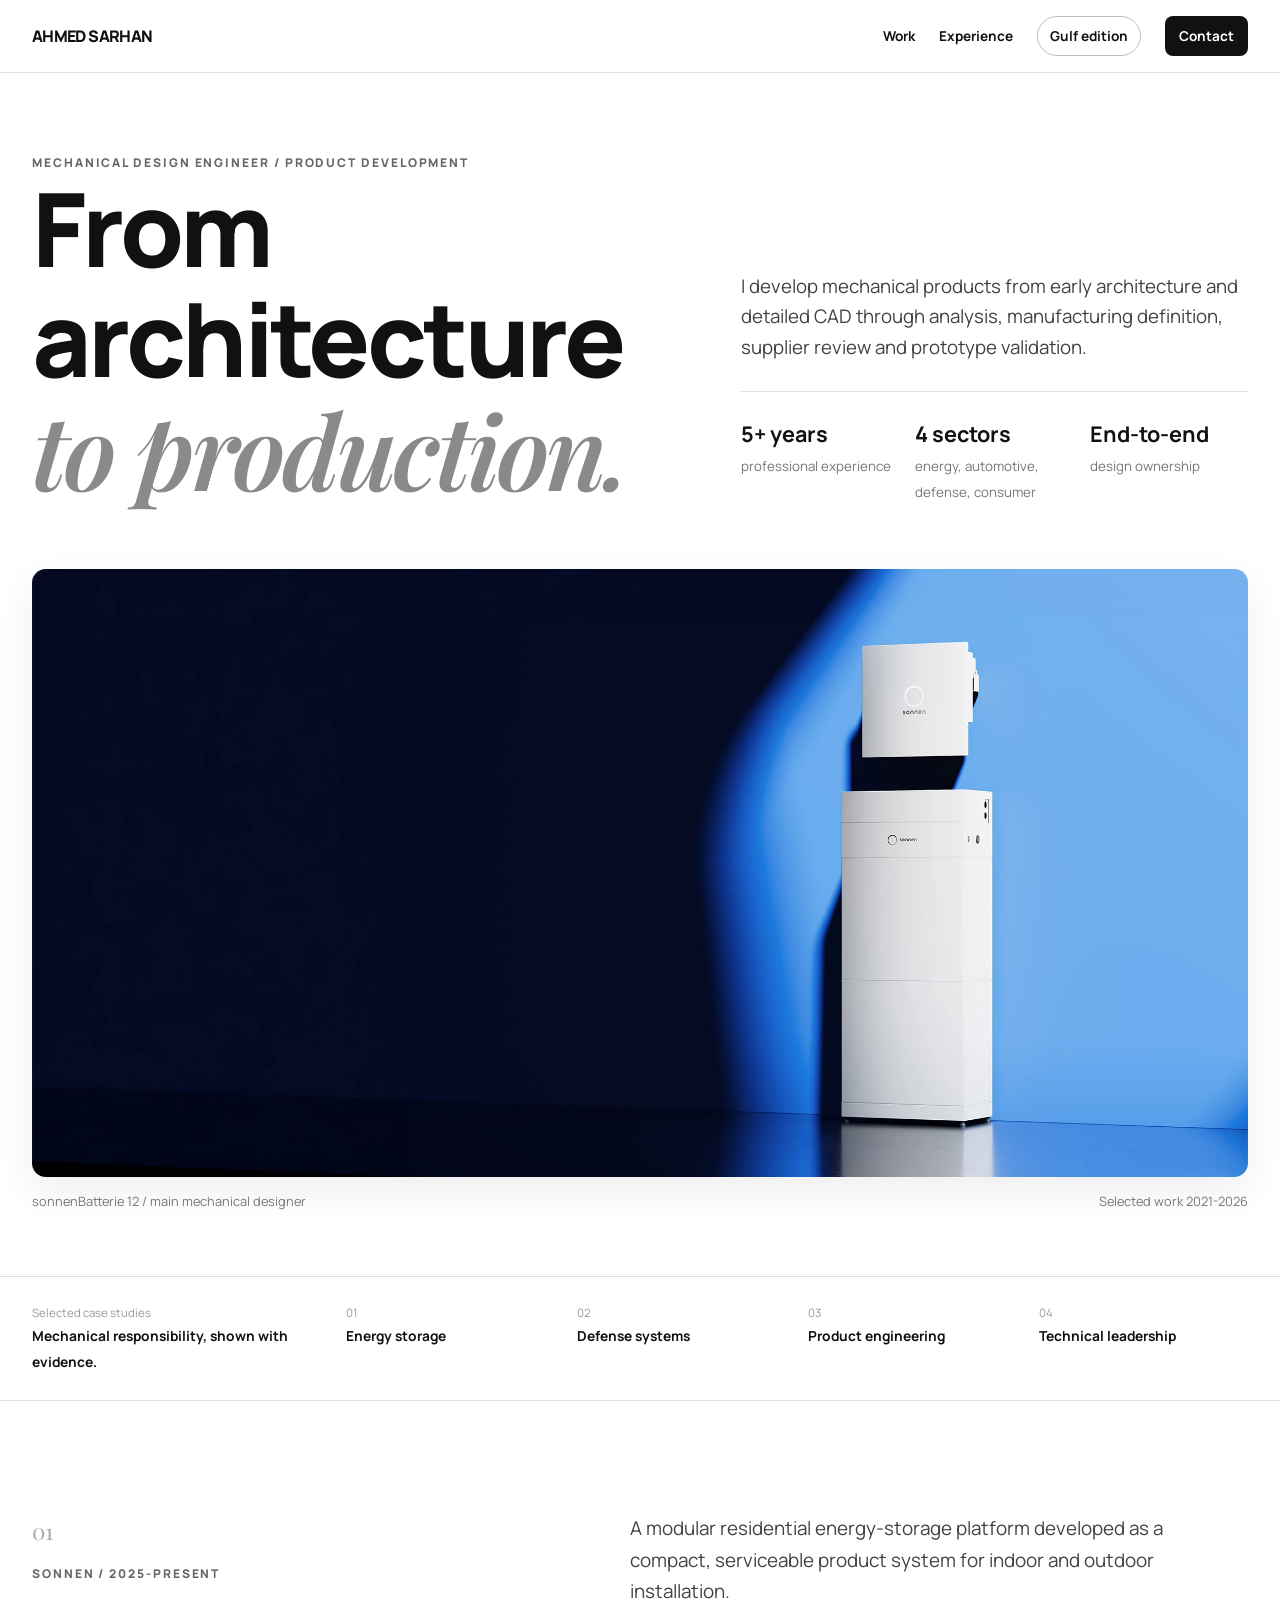
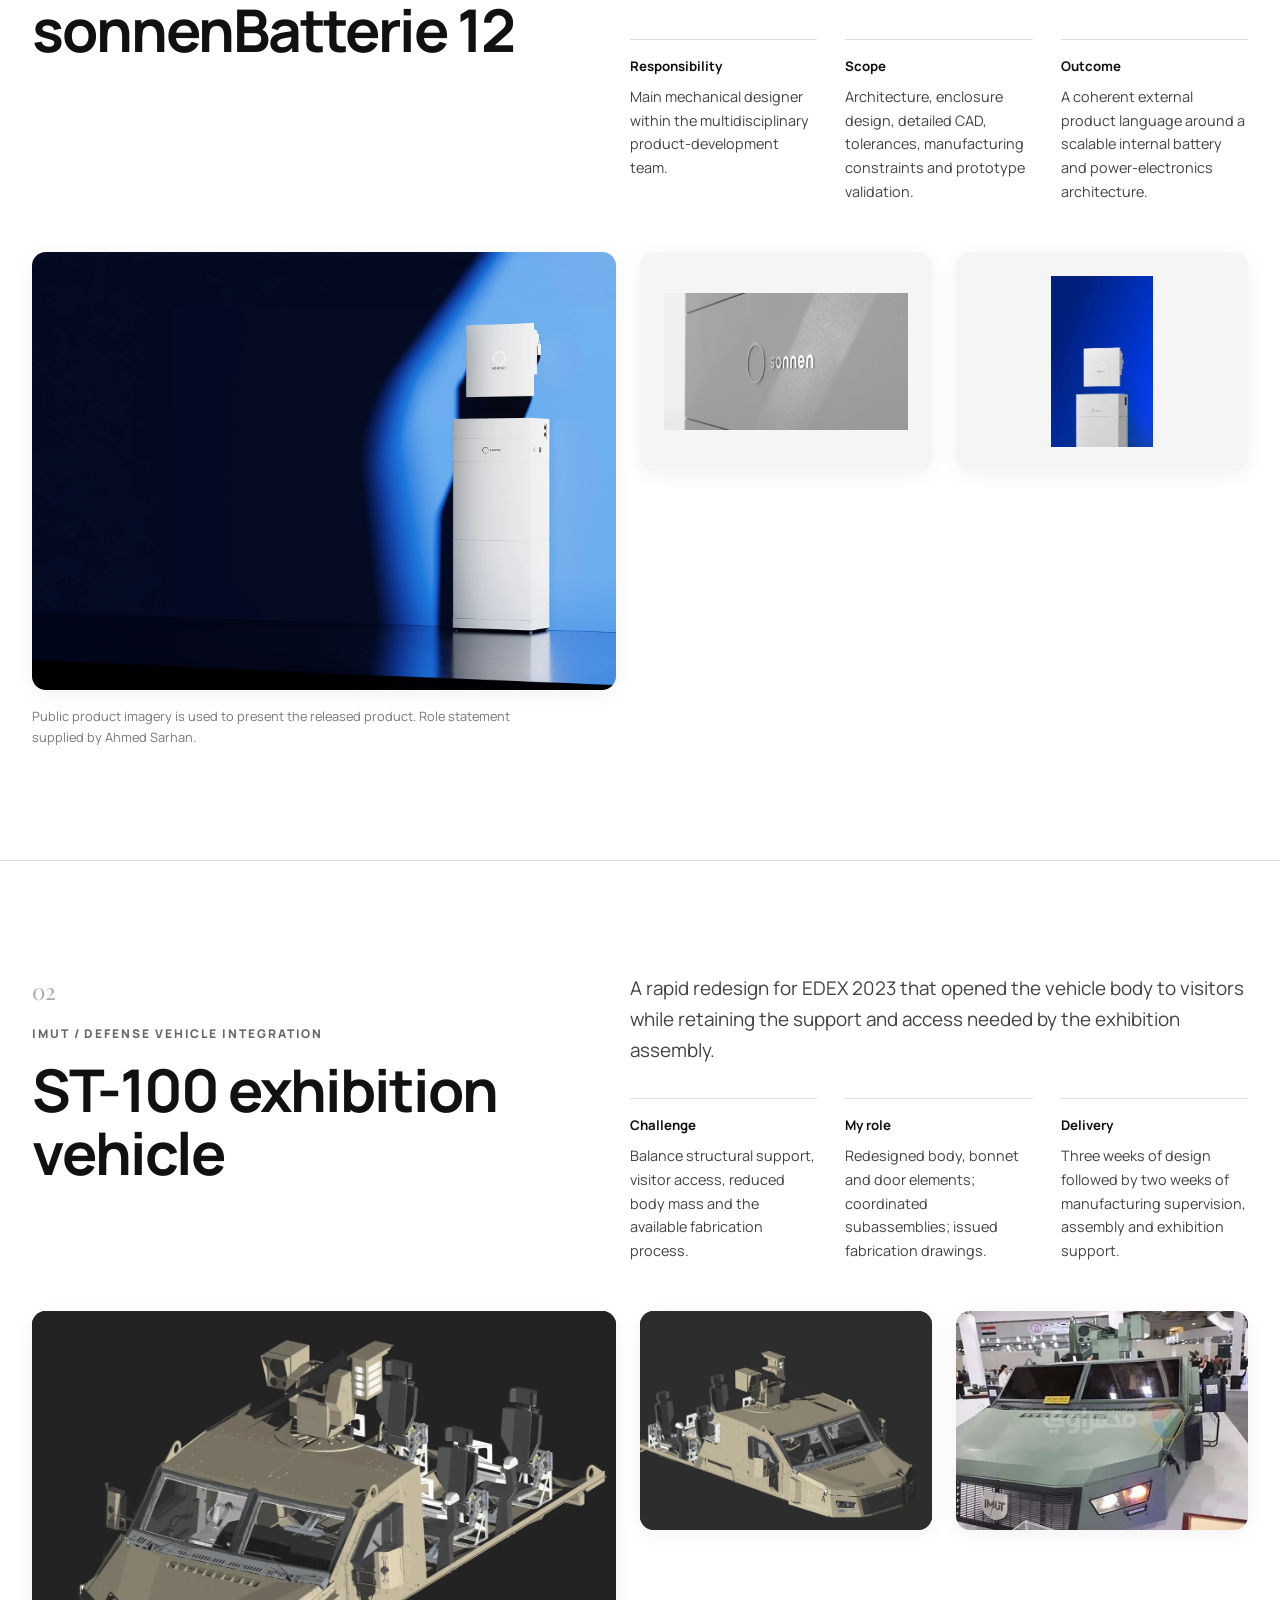
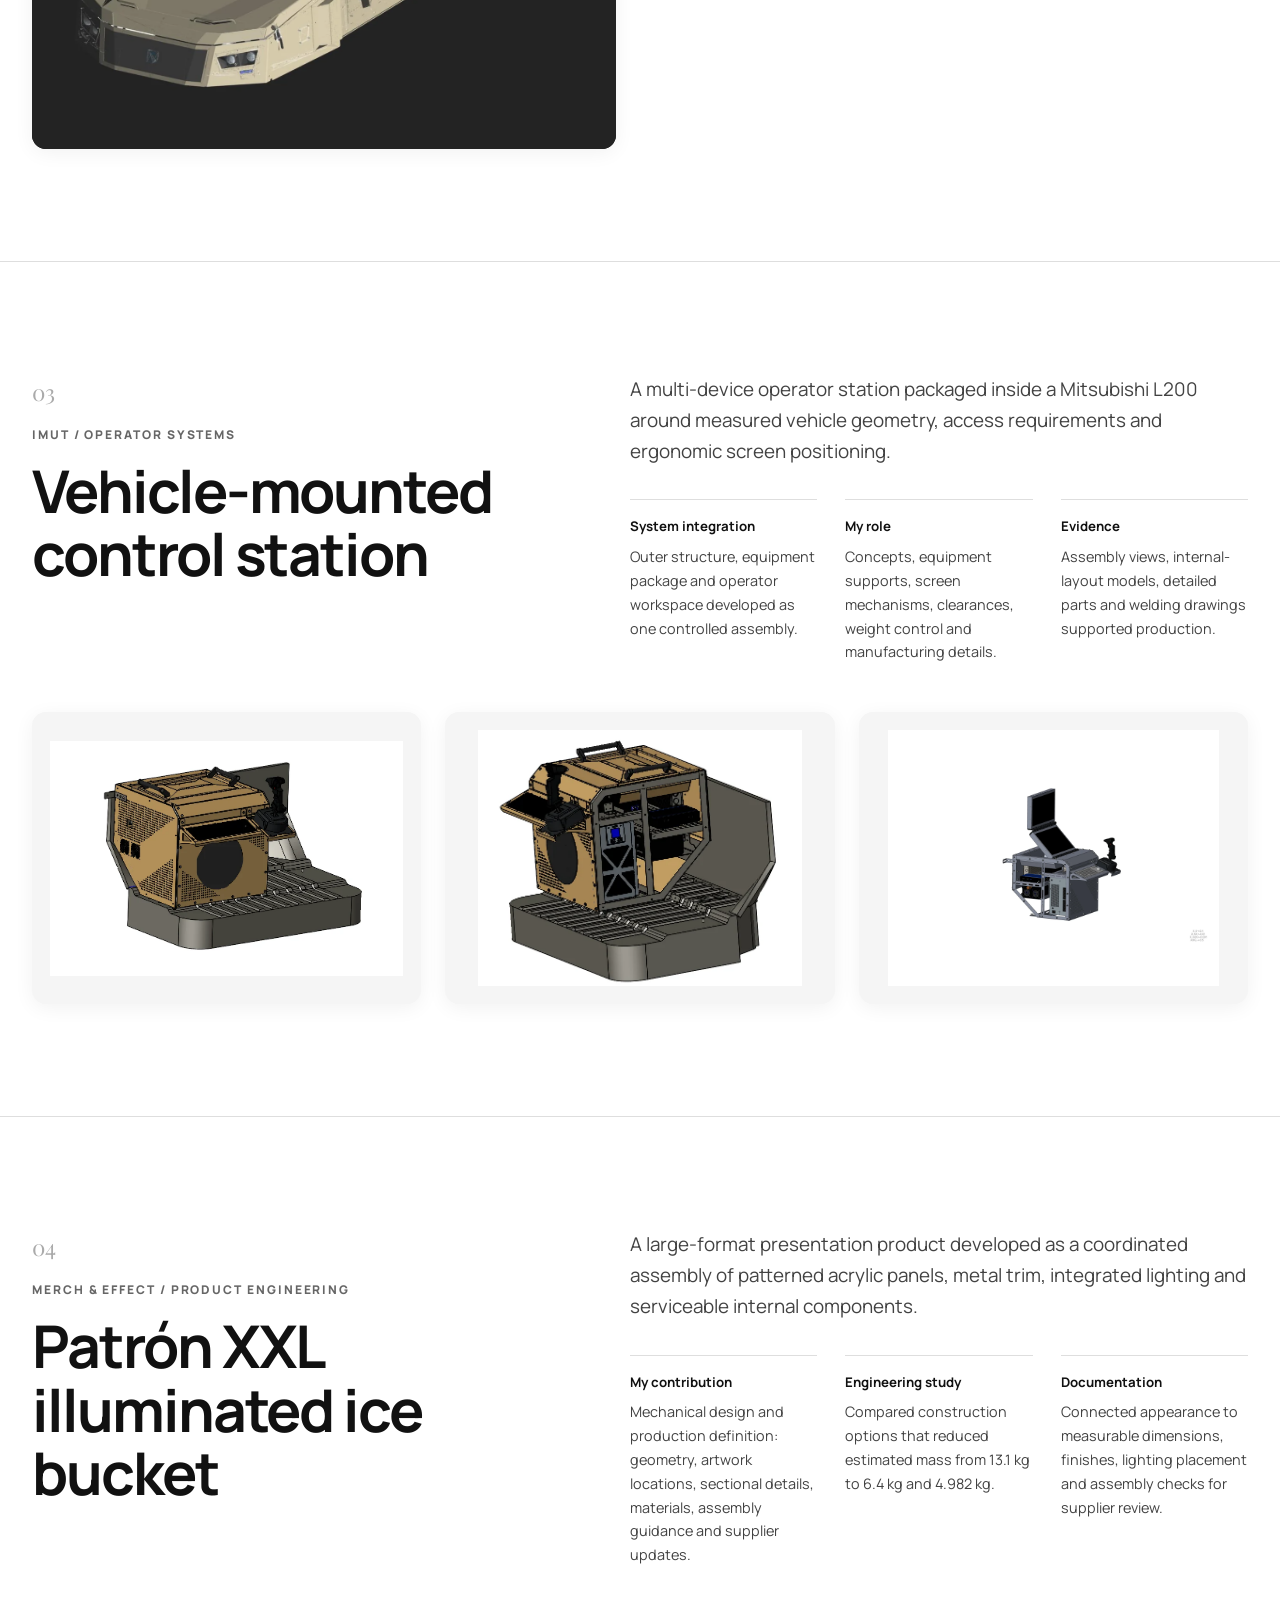
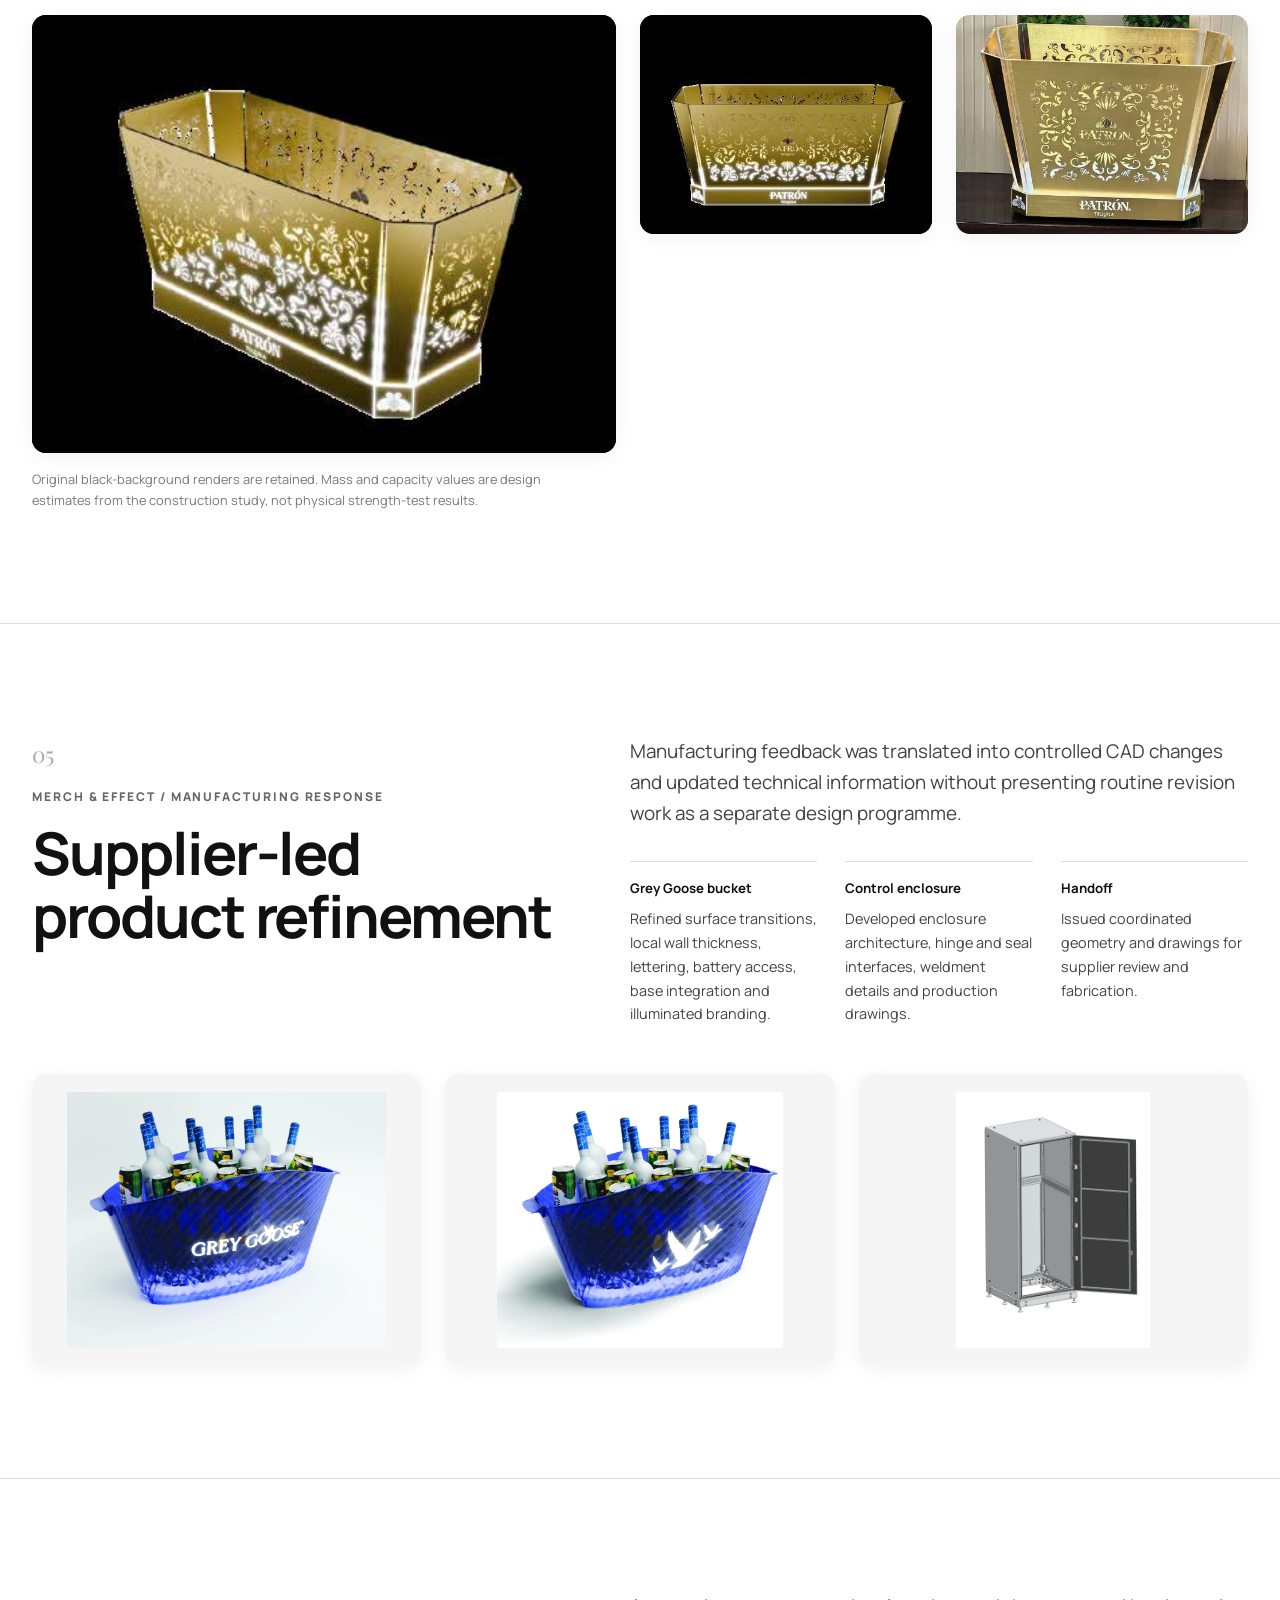
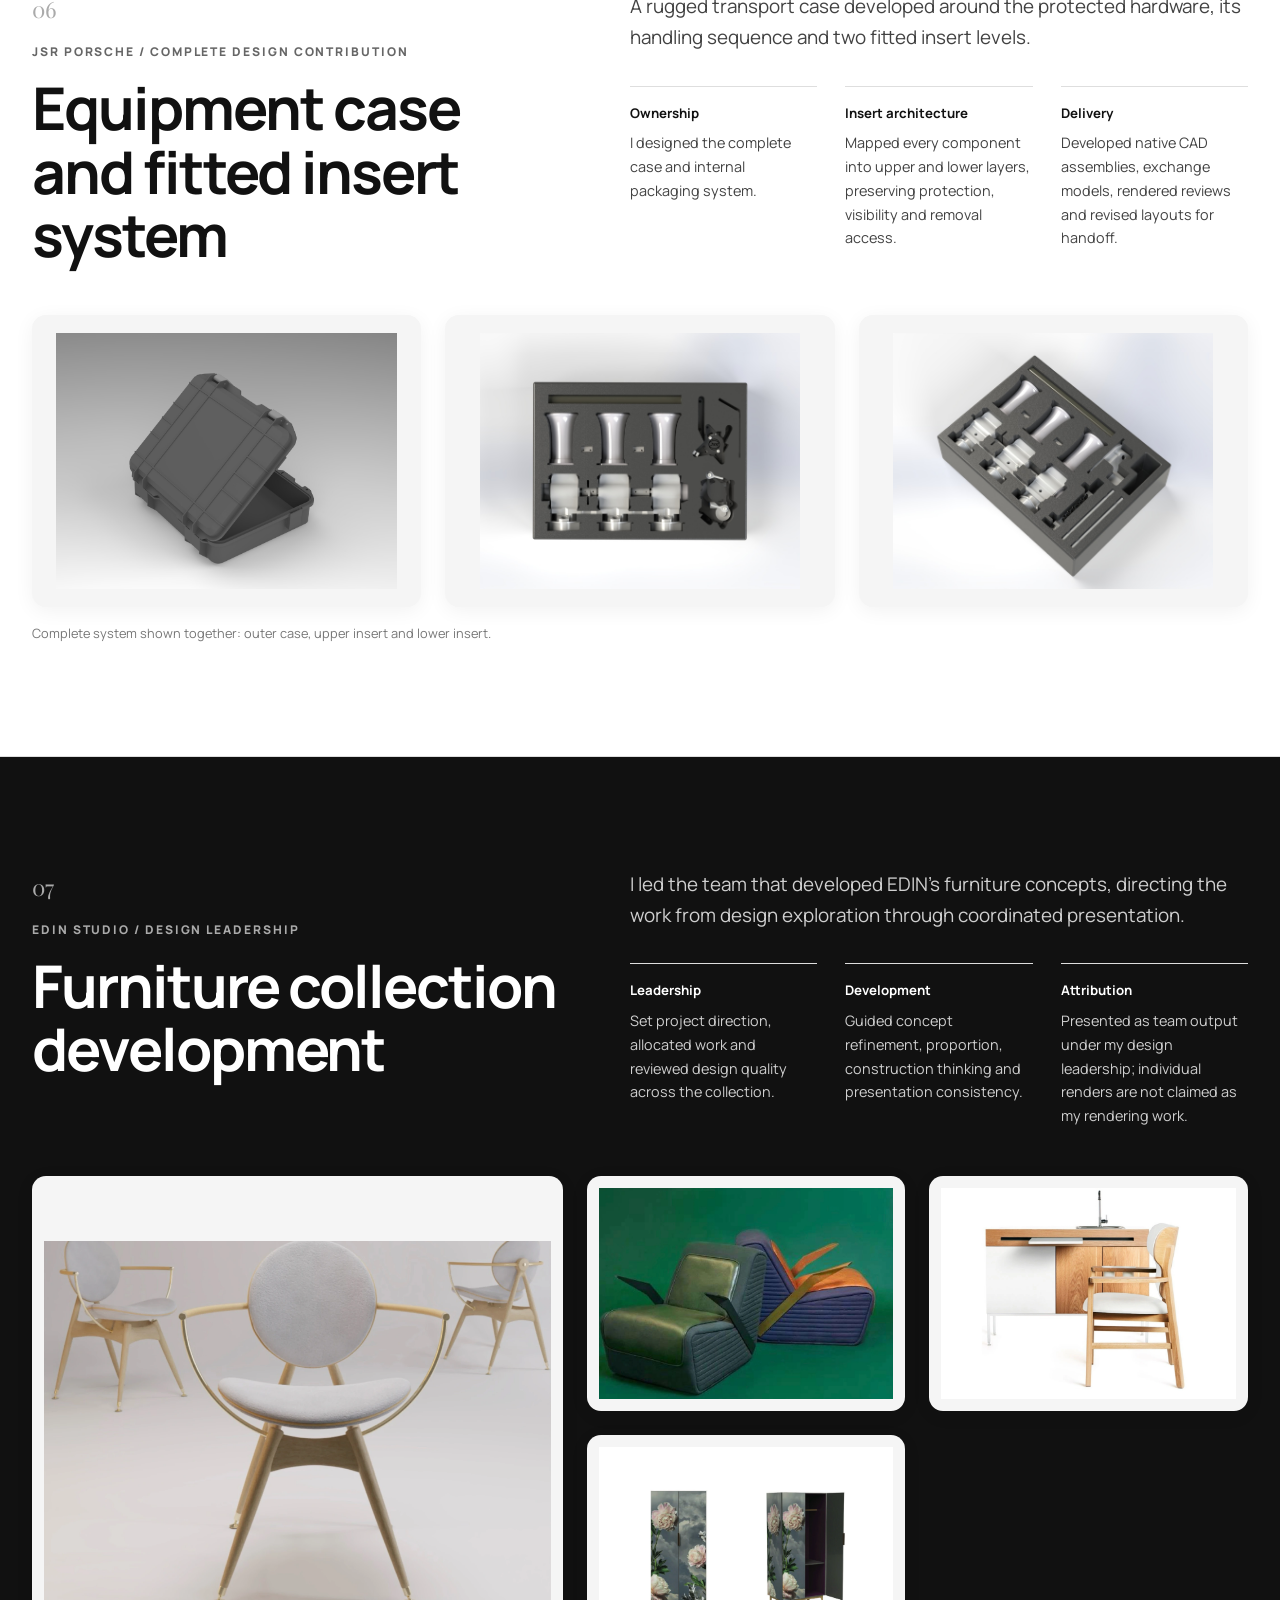
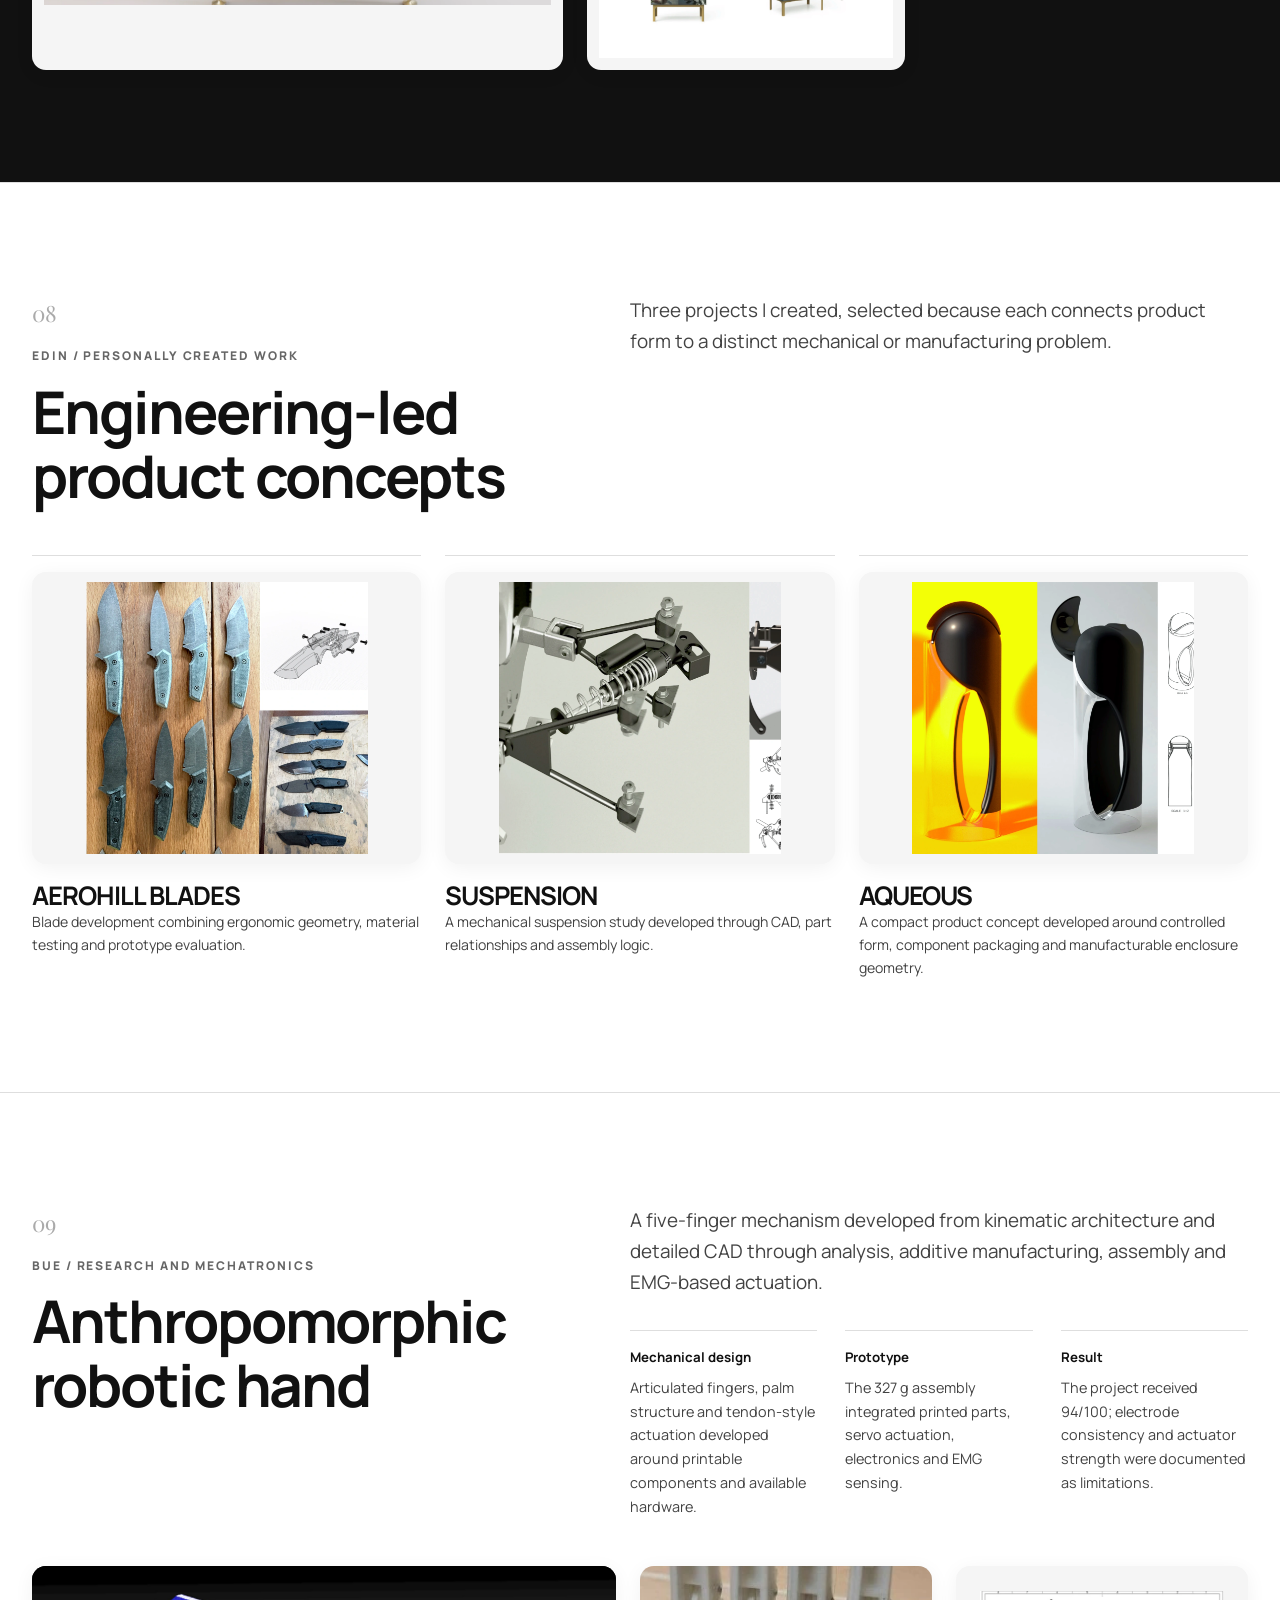
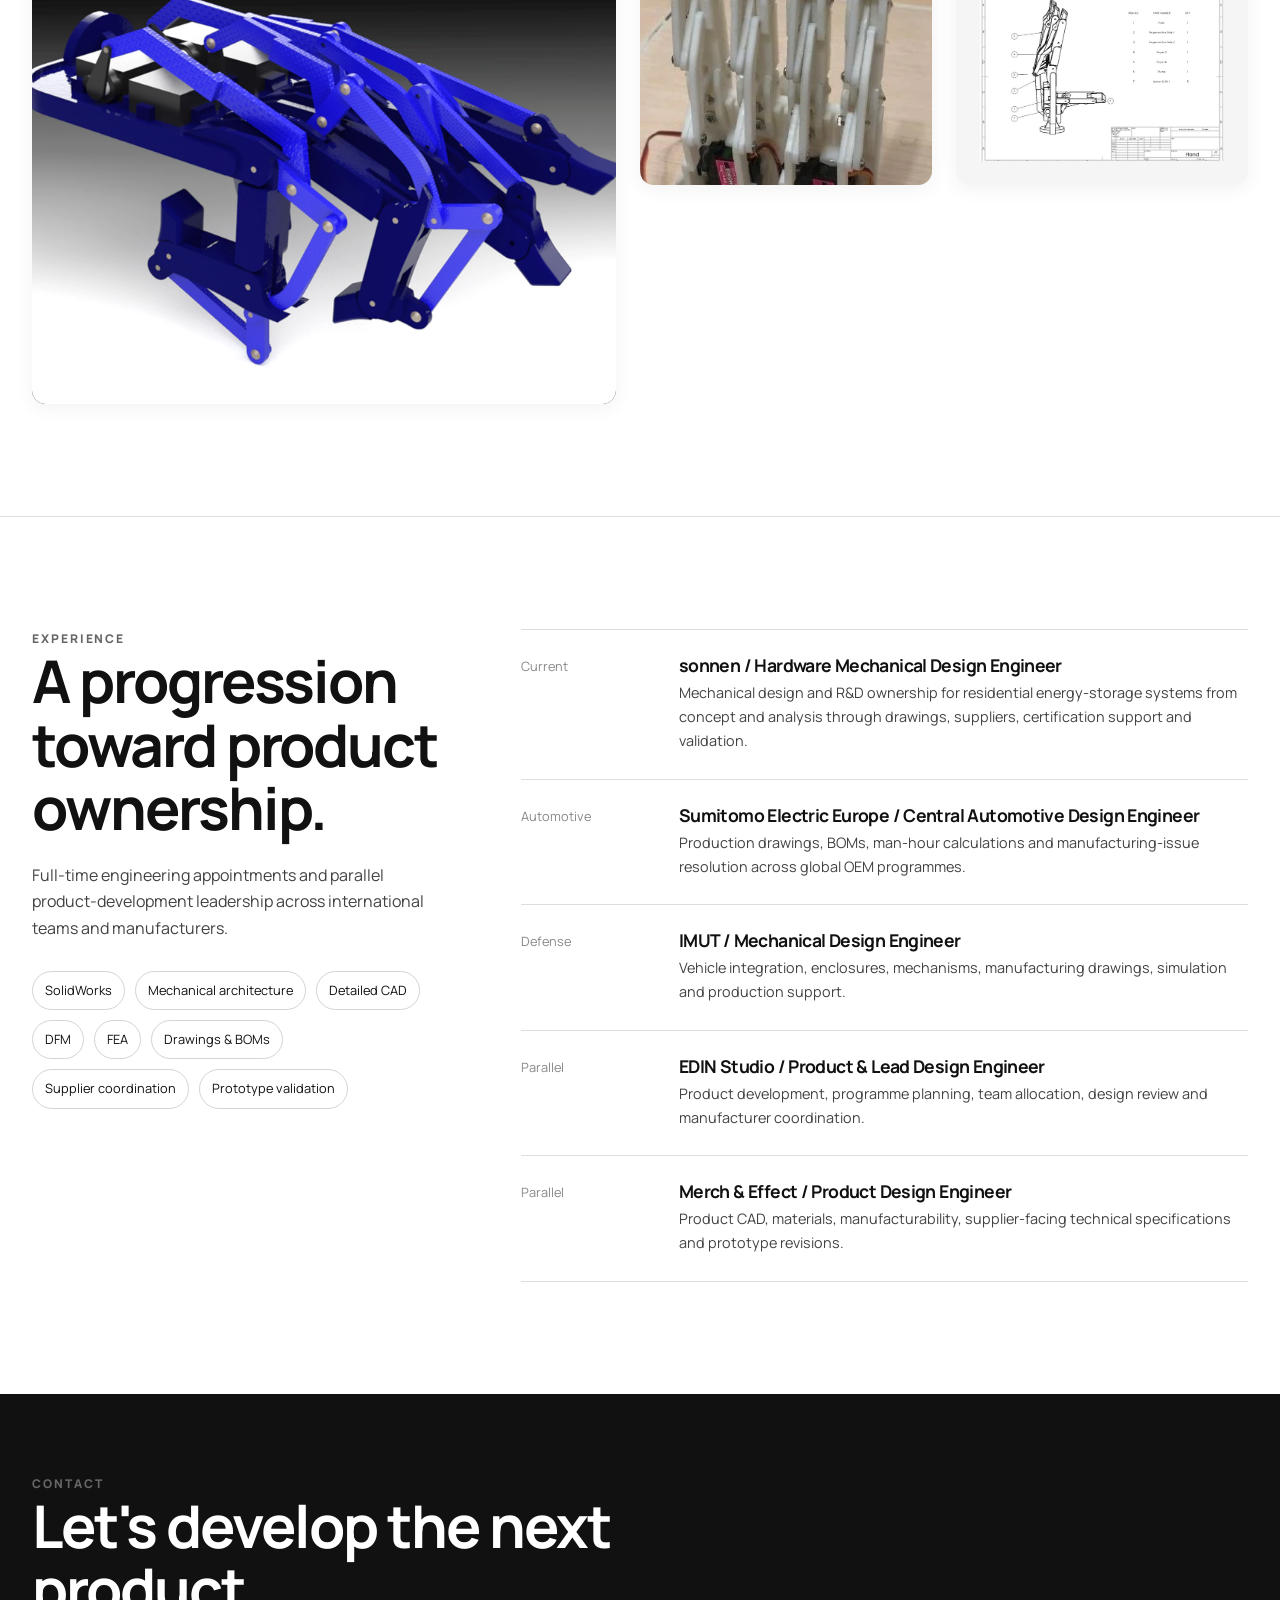
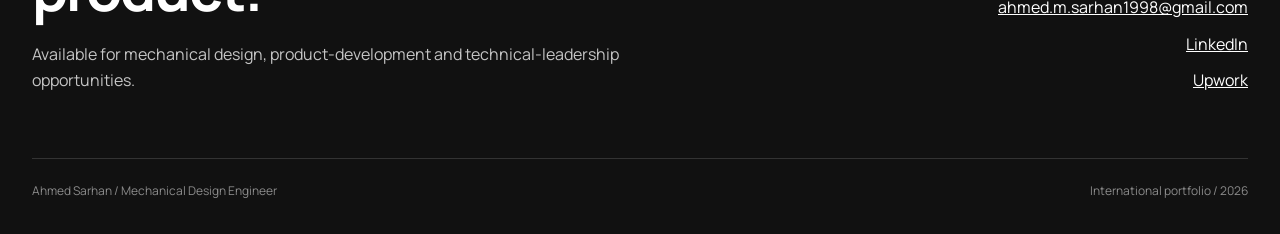
==== index.html @ efe0bbc9 "Redesign portfolio and add Gulf edition updates" ====
<!doctype html><html lang="en"><head><meta charset="utf-8"><meta name="viewport" content="width=device-width,initial-scale=1"><title>Ahmed Sarhan | Mechanical Design Engineer</title><meta name="description" content="Mechanical design and product-development portfolio of Ahmed Sarhan: energy storage, automotive, defense and consumer products."><link rel="preconnect" href="https://fonts.googleapis.com"><link rel="preconnect" href="https://fonts.gstatic.com" crossorigin><link href="https://fonts.googleapis.com/css2?family=Manrope:wght@400;500;600;700;800&family=Playfair+Display:ital,wght@0,600;1,600&display=swap" rel="stylesheet"><link rel="stylesheet" href="/styles.css"></head><body>
<nav class="nav"><div class="wrap nav-inner"><a class="brand" href="#top">AHMED SARHAN</a><div class="nav-links"><a href="#work">Work</a><a href="#experience">Experience</a><a href="/gulf/" class="edition">Gulf edition</a><a href="mailto:ahmed.m.sarhan1998@gmail.com" class="contact">Contact</a></div></div></nav><main id="top">
<header class="hero"><div class="wrap"><div class="hero-grid"><div><div class="kicker">Mechanical design engineer / product development</div><h1>From architecture <span>to production.</span></h1></div><div class="hero-copy"><p>I develop mechanical products from early architecture and detailed CAD through analysis, manufacturing definition, supplier review and prototype validation.</p><div class="facts"><div class="fact"><strong>5+ years</strong><small>professional experience</small></div><div class="fact"><strong>4 sectors</strong><small>energy, automotive, defense, consumer</small></div><div class="fact"><strong>End-to-end</strong><small>design ownership</small></div></div></div></div><div class="lead-image reveal"><img src="/assets/sonnenbatterie-12-in-a-blue-studio-environment.webp" alt="sonnenBatterie 12 residential energy storage system"></div><div class="lead-caption"><span>sonnenBatterie 12 / main mechanical designer</span><span>Selected work 2021-2026</span></div></div></header>
<section class="index" id="work"><div class="wrap index-grid"><div class="index-item"><span>Selected case studies</span><strong>Mechanical responsibility, shown with evidence.</strong></div><div class="index-item"><span>01</span><strong>Energy storage</strong></div><div class="index-item"><span>02</span><strong>Defense systems</strong></div><div class="index-item"><span>03</span><strong>Product engineering</strong></div><div class="index-item"><span>04</span><strong>Technical leadership</strong></div></div></section>
<article class="case"><div class="wrap"><div class="case-head"><div class="case-title"><span class="number">01</span><div class="eyebrow">sonnen / 2025-present</div><h2>sonnenBatterie 12</h2></div><div><p class="lede">A modular residential energy-storage platform developed as a compact, serviceable product system for indoor and outdoor installation.</p><div class="role-grid"><div><strong>Responsibility</strong><p>Main mechanical designer within the multidisciplinary product-development team.</p></div><div><strong>Scope</strong><p>Architecture, enclosure design, detailed CAD, tolerances, manufacturing constraints and prototype validation.</p></div><div><strong>Outcome</strong><p>A coherent external product language around a scalable internal battery and power-electronics architecture.</p></div></div></div></div><div class="visual-grid reveal"><div class="visual hero-frame"><img src="/assets/sonnenbatterie-12-product-system.webp" alt="sonnenBatterie 12 product system"></div><div class="visual small contain"><img src="/assets/close-detail-of-the-sonnenbatterie-12.webp" alt="sonnenBatterie 12 enclosure detail"></div><div class="visual small contain"><img src="/assets/modular-sonnenbatterie-12-product-architecture.webp" alt="sonnenBatterie 12 modular architecture"></div></div><p class="image-note">Public product imagery is used to present the released product. Role statement supplied by Ahmed Sarhan.</p></div></article>
<article class="case"><div class="wrap"><div class="case-head"><div class="case-title"><span class="number">02</span><div class="eyebrow">IMUT / defense vehicle integration</div><h2>ST-100 exhibition vehicle</h2></div><div><p class="lede">A rapid redesign for EDEX 2023 that opened the vehicle body to visitors while retaining the support and access needed by the exhibition assembly.</p><div class="role-grid"><div><strong>Challenge</strong><p>Balance structural support, visitor access, reduced body mass and the available fabrication process.</p></div><div><strong>My role</strong><p>Redesigned body, bonnet and door elements; coordinated subassemblies; issued fabrication drawings.</p></div><div><strong>Delivery</strong><p>Three weeks of design followed by two weeks of manufacturing supervision, assembly and exhibition support.</p></div></div></div></div><div class="visual-grid reveal"><div class="visual hero-frame dark"><img src="/assets/st-100-exhibition-vehicle-cad-assembly.webp" alt="ST-100 exhibition vehicle CAD assembly"></div><div class="visual small dark"><img src="/assets/st-100-body-and-support-detail.webp" alt="ST-100 body support detail"></div><div class="visual small"><img src="/assets/completed-st-100-exhibition-vehicle.webp" alt="Completed ST-100 exhibition vehicle"></div></div></div></article>
<article class="case"><div class="wrap"><div class="case-head"><div class="case-title"><span class="number">03</span><div class="eyebrow">IMUT / operator systems</div><h2>Vehicle-mounted control station</h2></div><div><p class="lede">A multi-device operator station packaged inside a Mitsubishi L200 around measured vehicle geometry, access requirements and ergonomic screen positioning.</p><div class="role-grid"><div><strong>System integration</strong><p>Outer structure, equipment package and operator workspace developed as one controlled assembly.</p></div><div><strong>My role</strong><p>Concepts, equipment supports, screen mechanisms, clearances, weight control and manufacturing details.</p></div><div><strong>Evidence</strong><p>Assembly views, internal-layout models, detailed parts and welding drawings supported production.</p></div></div></div></div><div class="triple reveal"><div class="visual"><img src="/assets/vehicle-mounted-control-station-complete-assembly.webp" alt="Vehicle mounted control station complete assembly"></div><div class="visual"><img src="/assets/control-station-internal-arrangement.webp" alt="Control station internal equipment arrangement"></div><div class="visual"><img src="/assets/control-station-detail-model.webp" alt="Control station mechanical detail model"></div></div></div></article>
<article class="case"><div class="wrap"><div class="case-head"><div class="case-title"><span class="number">04</span><div class="eyebrow">Merch & Effect / product engineering</div><h2>Patrón XXL illuminated ice bucket</h2></div><div><p class="lede">A large-format presentation product developed as a coordinated assembly of patterned acrylic panels, metal trim, integrated lighting and serviceable internal components.</p><div class="role-grid"><div><strong>My contribution</strong><p>Mechanical design and production definition: geometry, artwork locations, sectional details, materials, assembly guidance and supplier updates.</p></div><div><strong>Engineering study</strong><p>Compared construction options that reduced estimated mass from 13.1 kg to 6.4 kg and 4.982 kg.</p></div><div><strong>Documentation</strong><p>Connected appearance to measurable dimensions, finishes, lighting placement and assembly checks for supplier review.</p></div></div></div></div><div class="visual-grid reveal"><div class="visual hero-frame dark"><img src="/assets/patron-render-isometric.png" alt="Patron XXL illuminated ice bucket isometric render on black"></div><div class="visual small dark"><img src="/assets/front-render-of-the-patron-xxl-bucket.webp" alt="Patron XXL illuminated ice bucket front render on black"></div><div class="visual small"><img src="/assets/physical-patron-xxl-bucket-prototype.webp" alt="Patron XXL physical prototype"></div></div><p class="image-note">Original black-background renders are retained. Mass and capacity values are design estimates from the construction study, not physical strength-test results.</p></div></article>
<section class="case"><div class="wrap"><div class="case-head"><div class="case-title"><span class="number">05</span><div class="eyebrow">Merch & Effect / manufacturing response</div><h2>Supplier-led product refinement</h2></div><div><p class="lede">Manufacturing feedback was translated into controlled CAD changes and updated technical information without presenting routine revision work as a separate design programme.</p><div class="role-grid"><div><strong>Grey Goose bucket</strong><p>Refined surface transitions, local wall thickness, lettering, battery access, base integration and illuminated branding.</p></div><div><strong>Control enclosure</strong><p>Developed enclosure architecture, hinge and seal interfaces, weldment details and production drawings.</p></div><div><strong>Handoff</strong><p>Issued coordinated geometry and drawings for supplier review and fabrication.</p></div></div></div></div><div class="triple reveal"><div class="visual"><img src="/assets/grey-goose-illuminated-presentation-bucket.webp" alt="Grey Goose illuminated presentation bucket"></div><div class="visual"><img src="/assets/alternate-branded-face-of-the-grey-goose-bucket.webp" alt="Grey Goose bucket alternate face"></div><div class="visual"><img src="/assets/electrical-control-enclosure-cropped.webp" alt="Electrical control enclosure CAD assembly"></div></div></div></section>
<article class="case"><div class="wrap"><div class="case-head"><div class="case-title"><span class="number">06</span><div class="eyebrow">JSR Porsche / complete design contribution</div><h2>Equipment case and fitted insert system</h2></div><div><p class="lede">A rugged transport case developed around the protected hardware, its handling sequence and two fitted insert levels.</p><div class="role-grid"><div><strong>Ownership</strong><p>I designed the complete case and internal packaging system.</p></div><div><strong>Insert architecture</strong><p>Mapped every component into upper and lower layers, preserving protection, visibility and removal access.</p></div><div><strong>Delivery</strong><p>Developed native CAD assemblies, exchange models, rendered reviews and revised layouts for handoff.</p></div></div></div></div><div class="triple reveal"><div class="visual"><img src="/assets/jsr-pdf-3.jpg" alt="JSR Porsche rugged transport case"></div><div class="visual"><img src="/assets/jsr-pdf-2.jpg" alt="JSR Porsche upper fitted insert"></div><div class="visual"><img src="/assets/jsr-pdf-1.jpg" alt="JSR Porsche lower fitted insert"></div></div><p class="image-note">Complete system shown together: outer case, upper insert and lower insert.</p></div></article>
<article class="case band"><div class="wrap"><div class="case-head"><div class="case-title"><span class="number">07</span><div class="eyebrow">EDIN Studio / design leadership</div><h2>Furniture collection development</h2></div><div><p class="lede">I led the team that developed EDIN's furniture concepts, directing the work from design exploration through coordinated presentation.</p><div class="role-grid"><div><strong>Leadership</strong><p>Set project direction, allocated work and reviewed design quality across the collection.</p></div><div><strong>Development</strong><p>Guided concept refinement, proportion, construction thinking and presentation consistency.</p></div><div><strong>Attribution</strong><p>Presented as team output under my design leadership; individual renders are not claimed as my rendering work.</p></div></div></div></div><div class="furniture-grid reveal"><div class="visual"><img src="/assets/edin-furniture-chair.webp" alt="EDIN furniture chair collection"></div><div class="visual"><img src="/assets/edin-furniture-sculptural.webp" alt="EDIN sculptural furniture concept"></div><div class="visual"><img src="/assets/edin-furniture-workstation.webp" alt="EDIN furniture workstation"></div><div class="visual"><img src="/assets/edin-furniture-cabinet.webp" alt="EDIN patterned cabinet"></div></div></div></article>
<section class="case"><div class="wrap"><div class="case-head"><div class="case-title"><span class="number">08</span><div class="eyebrow">EDIN / personally created work</div><h2>Engineering-led product concepts</h2></div><div><p class="lede">Three projects I created, selected because each connects product form to a distinct mechanical or manufacturing problem.</p></div></div><div class="named-projects reveal"><div class="named-card"><div class="visual"><img src="/assets/aerohill-blades.webp" alt="AEROHILL BLADES designs and prototypes"></div><h3>AEROHILL BLADES</h3><p>Blade development combining ergonomic geometry, material testing and prototype evaluation.</p></div><div class="named-card"><div class="visual"><img src="/assets/suspension.webp" alt="Suspension engineering concept"></div><h3>SUSPENSION</h3><p>A mechanical suspension study developed through CAD, part relationships and assembly logic.</p></div><div class="named-card"><div class="visual"><img src="/assets/aqueous.webp" alt="AQUEOUS product concept"></div><h3>AQUEOUS</h3><p>A compact product concept developed around controlled form, component packaging and manufacturable enclosure geometry.</p></div></div></div></section>
<article class="case"><div class="wrap"><div class="case-head"><div class="case-title"><span class="number">09</span><div class="eyebrow">BUE / research and mechatronics</div><h2>Anthropomorphic robotic hand</h2></div><div><p class="lede">A five-finger mechanism developed from kinematic architecture and detailed CAD through analysis, additive manufacturing, assembly and EMG-based actuation.</p><div class="role-grid"><div><strong>Mechanical design</strong><p>Articulated fingers, palm structure and tendon-style actuation developed around printable components and available hardware.</p></div><div><strong>Prototype</strong><p>The 327 g assembly integrated printed parts, servo actuation, electronics and EMG sensing.</p></div><div><strong>Result</strong><p>The project received 94/100; electrode consistency and actuator strength were documented as limitations.</p></div></div></div></div><div class="visual-grid reveal"><div class="visual hero-frame dark"><img src="/assets/cad-render-of-the-anthropomorphic-robotic-hand.webp" alt="Anthropomorphic robotic hand CAD render"></div><div class="visual small"><img src="/assets/3d-printed-anthropomorphic-hand-prototype.webp" alt="Anthropomorphic hand prototype"></div><div class="visual small contain"><img src="/assets/robotic-hand-assembly-drawing.webp" alt="Robotic hand assembly drawing"></div></div></div></article>
<section class="experience" id="experience"><div class="wrap experience-grid"><div><div class="eyebrow">Experience</div><h2>A progression toward product ownership.</h2><p style="margin-top:22px">Full-time engineering appointments and parallel product-development leadership across international teams and manufacturers.</p><div class="skills"><span class="skill">SolidWorks</span><span class="skill">Mechanical architecture</span><span class="skill">Detailed CAD</span><span class="skill">DFM</span><span class="skill">FEA</span><span class="skill">Drawings & BOMs</span><span class="skill">Supplier coordination</span><span class="skill">Prototype validation</span></div></div><div class="roles"><div class="role"><time>Current</time><div><h3>sonnen / Hardware Mechanical Design Engineer</h3><p>Mechanical design and R&D ownership for residential energy-storage systems from concept and analysis through drawings, suppliers, certification support and validation.</p></div></div><div class="role"><time>Automotive</time><div><h3>Sumitomo Electric Europe / Central Automotive Design Engineer</h3><p>Production drawings, BOMs, man-hour calculations and manufacturing-issue resolution across global OEM programmes.</p></div></div><div class="role"><time>Defense</time><div><h3>IMUT / Mechanical Design Engineer</h3><p>Vehicle integration, enclosures, mechanisms, manufacturing drawings, simulation and production support.</p></div></div><div class="role"><time>Parallel</time><div><h3>EDIN Studio / Product & Lead Design Engineer</h3><p>Product development, programme planning, team allocation, design review and manufacturer coordination.</p></div></div><div class="role"><time>Parallel</time><div><h3>Merch & Effect / Product Design Engineer</h3><p>Product CAD, materials, manufacturability, supplier-facing technical specifications and prototype revisions.</p></div></div></div></div></section></main>
<footer><div class="wrap"><div class="footer-grid"><div><div class="eyebrow">Contact</div><h2>Let's develop the next product.</h2><p style="margin-top:20px">Available for mechanical design, product-development and technical-leadership opportunities.</p></div><div class="footer-links"><a href="mailto:ahmed.m.sarhan1998@gmail.com">ahmed.m.sarhan1998@gmail.com</a><a href="https://www.linkedin.com/in/ahmed-sarhan-18b98417b/">LinkedIn</a><a href="https://www.upwork.com/freelancers/~0153926a6d11ad8a23">Upwork</a></div></div><div class="footline"><span>Ahmed Sarhan / Mechanical Design Engineer</span><span>International portfolio / 2026</span></div></div></footer><script>const o=new IntersectionObserver(es=>es.forEach(e=>{if(e.isIntersecting){e.target.classList.add('visible');o.unobserve(e.target)}}),{threshold:.08});document.querySelectorAll('.reveal').forEach(e=>o.observe(e));</script></body></html>
---- styles.css ----
:root{--ink:#111;--body:#424242;--muted:#777;--line:#dedede;--soft:#f5f5f5;--paper:#fff;--radius:14px;--shadow:0 14px 40px rgba(0,0,0,.07)}
*{box-sizing:border-box}html{scroll-behavior:smooth}body{margin:0;background:var(--paper);color:var(--ink);font-family:Manrope,Arial,sans-serif;font-size:16px;line-height:1.65}img{display:block;max-width:100%}a{color:inherit}p{margin:0;color:var(--body);max-width:66ch}h1,h2,h3{margin:0;line-height:1.08;letter-spacing:-.035em}h1{font-size:clamp(3.2rem,8vw,7.8rem);font-weight:800}h2{font-size:clamp(2.25rem,4.6vw,4.6rem);font-weight:700}h3{font-size:clamp(1.25rem,2vw,1.8rem)}
.wrap{width:min(1280px,calc(100% - 64px));margin:auto}.nav{position:sticky;top:0;z-index:20;background:rgba(255,255,255,.94);backdrop-filter:blur(14px);border-bottom:1px solid var(--line)}.nav-inner{height:72px;display:flex;align-items:center;gap:28px}.brand{font-weight:800;text-decoration:none;letter-spacing:-.04em}.nav-links{margin-left:auto;display:flex;align-items:center;gap:24px;font-size:.85rem;font-weight:700}.nav-links a{text-decoration:none}.edition{border:1px solid #bdbdbd;border-radius:999px;padding:8px 12px}.contact{background:#111;color:#fff;border-radius:8px;padding:9px 14px}
.hero{padding:80px 0 64px}.hero-grid{display:grid;grid-template-columns:1.12fr .88fr;gap:64px;align-items:end}.kicker,.eyebrow{font-size:.75rem;text-transform:uppercase;letter-spacing:.16em;font-weight:800;color:#666}.hero h1 span{display:block;font-family:"Playfair Display",serif;font-style:italic;font-weight:600;color:#8a8a8a}.hero-copy{display:grid;gap:28px}.hero-copy p{font-size:1.17rem}.facts{display:grid;grid-template-columns:repeat(3,1fr);gap:16px;border-top:1px solid var(--line);padding-top:24px}.fact strong{display:block;font-size:1.35rem}.fact small{color:var(--muted)}.lead-image{margin-top:64px;border-radius:var(--radius);overflow:hidden;background:#eef0f2;box-shadow:var(--shadow);aspect-ratio:16/8}.lead-image img{width:100%;height:100%;object-fit:cover}.lead-caption{display:flex;justify-content:space-between;gap:24px;padding-top:14px;font-size:.8rem;color:var(--muted)}
.index{border-top:1px solid var(--line);border-bottom:1px solid var(--line);padding:26px 0}.index-grid{display:grid;grid-template-columns:1.4fr repeat(4,1fr);gap:22px}.index-item span{display:block;color:#999;font-size:.72rem}.index-item strong{font-size:.86rem}.case{padding:112px 0;border-bottom:1px solid var(--line)}.case-head{display:grid;grid-template-columns:.92fr 1.08fr;gap:72px;align-items:start;margin-bottom:48px}.case-title{display:grid;gap:14px}.number{font-family:"Playfair Display",serif;font-size:1.4rem;color:#aaa}.lede{font-size:1.18rem}.role-grid{display:grid;grid-template-columns:repeat(3,1fr);gap:28px;margin-top:32px}.role-grid>div{padding-top:16px;border-top:1px solid var(--line)}.role-grid strong{display:block;margin-bottom:7px;font-size:.83rem}.role-grid p{font-size:.9rem}
.visual{background:var(--soft);border-radius:var(--radius);overflow:hidden;box-shadow:0 4px 20px rgba(0,0,0,.055)}.visual img{width:100%;height:100%;object-fit:cover;transition:transform .5s ease}.visual:hover img{transform:scale(1.025)}.visual.contain img{object-fit:contain;padding:24px}.visual.dark{background:#111}.visual-grid{display:grid;grid-template-columns:1.5fr .75fr .75fr;gap:24px}.visual-grid .hero-frame{grid-row:span 2;aspect-ratio:4/3}.visual-grid .small{aspect-ratio:4/3}.image-note{margin-top:16px;color:var(--muted);font-size:.8rem}.split-visual{display:grid;grid-template-columns:1.3fr .7fr;gap:24px}.split-visual .visual{aspect-ratio:16/10}.split-visual .visual:last-child{aspect-ratio:4/5}.triple{display:grid;grid-template-columns:repeat(3,1fr);gap:24px}.triple .visual{aspect-ratio:4/3}.triple .visual img{object-fit:contain;padding:18px}.band{background:#111;color:#fff}.band p{color:#cfcfcf}.band .eyebrow{color:#aaa}.leadership-grid{display:grid;grid-template-columns:1.25fr repeat(2,.75fr);gap:24px}.leadership-grid .visual{aspect-ratio:4/3}.leadership-grid .visual:first-child{grid-row:span 2;aspect-ratio:auto}.leadership-grid img{object-fit:cover}.named-projects{display:grid;grid-template-columns:repeat(3,1fr);gap:24px}.named-card{border-top:1px solid var(--line);padding-top:16px}.named-card .visual{aspect-ratio:4/3;margin-bottom:18px}.named-card .visual img{object-fit:contain;padding:10px}.named-card p{font-size:.88rem}.band .named-card{border-color:#444}.furniture-grid{display:grid;grid-template-columns:1.25fr .75fr .75fr;grid-template-rows:repeat(2,minmax(220px,1fr));gap:24px}.furniture-grid .visual:first-child{grid-row:1/3}.furniture-grid .visual img{object-fit:contain;padding:12px}
.experience{padding:112px 0}.experience-grid{display:grid;grid-template-columns:.72fr 1.28fr;gap:80px}.roles{border-top:1px solid var(--line)}.role{display:grid;grid-template-columns:130px 1fr;gap:28px;padding:26px 0;border-bottom:1px solid var(--line)}.role time{color:#888;font-size:.8rem}.role h3{font-size:1.1rem;margin-bottom:6px}.role p{font-size:.9rem}.skills{display:flex;flex-wrap:wrap;gap:10px;margin-top:30px}.skill{border:1px solid #d4d4d4;border-radius:999px;padding:8px 12px;font-size:.8rem}footer{background:#111;color:#fff;padding:80px 0 34px}footer p{color:#c5c5c5}.footer-grid{display:grid;grid-template-columns:1.2fr .8fr;gap:64px}.footer-links{display:grid;gap:10px;align-content:end;justify-content:end;text-align:right}.footer-links a{color:#fff}.footline{margin-top:64px;padding-top:22px;border-top:1px solid #333;color:#8b8b8b;font-size:.75rem;display:flex;justify-content:space-between}.reveal{opacity:0;transform:translateY(18px);transition:.7s ease}.reveal.visible{opacity:1;transform:none}
@media(max-width:900px){.wrap{width:min(100% - 36px,720px)}.nav-links a:not(.edition):not(.contact){display:none}.hero-grid,.case-head,.experience-grid,.footer-grid{grid-template-columns:1fr;gap:36px}.hero{padding-top:52px}.index-grid{grid-template-columns:1fr 1fr}.index-grid>:first-child{grid-column:1/-1}.role-grid,.visual-grid,.triple,.named-projects,.leadership-grid{grid-template-columns:1fr 1fr}.visual-grid .hero-frame,.leadership-grid .visual:first-child{grid-column:1/-1;grid-row:auto;aspect-ratio:16/10}.split-visual{grid-template-columns:1fr}.split-visual .visual:last-child{aspect-ratio:16/10}.case{padding:80px 0}.footer-links{justify-content:start;text-align:left}.furniture-grid{grid-template-columns:1fr 1fr}.furniture-grid .visual:first-child{grid-row:auto;grid-column:1/-1;aspect-ratio:16/10}}
@media(max-width:600px){.wrap{width:calc(100% - 28px)}.nav-inner{height:64px}.edition{display:none}.facts,.role-grid,.visual-grid,.triple,.named-projects,.leadership-grid,.furniture-grid{grid-template-columns:1fr}.visual-grid .hero-frame,.leadership-grid .visual:first-child,.furniture-grid .visual:first-child{grid-column:auto}.lead-image{aspect-ratio:4/3;margin-top:40px}.lead-image img{object-fit:contain}.case{padding:64px 0}.role{grid-template-columns:1fr;gap:5px}.footline{display:block}.footline span{display:block;margin-top:8px}}
@media print{.nav,.reveal{opacity:1!important;transform:none!important}.nav{position:relative}.case{break-inside:avoid}.visual{box-shadow:none}}
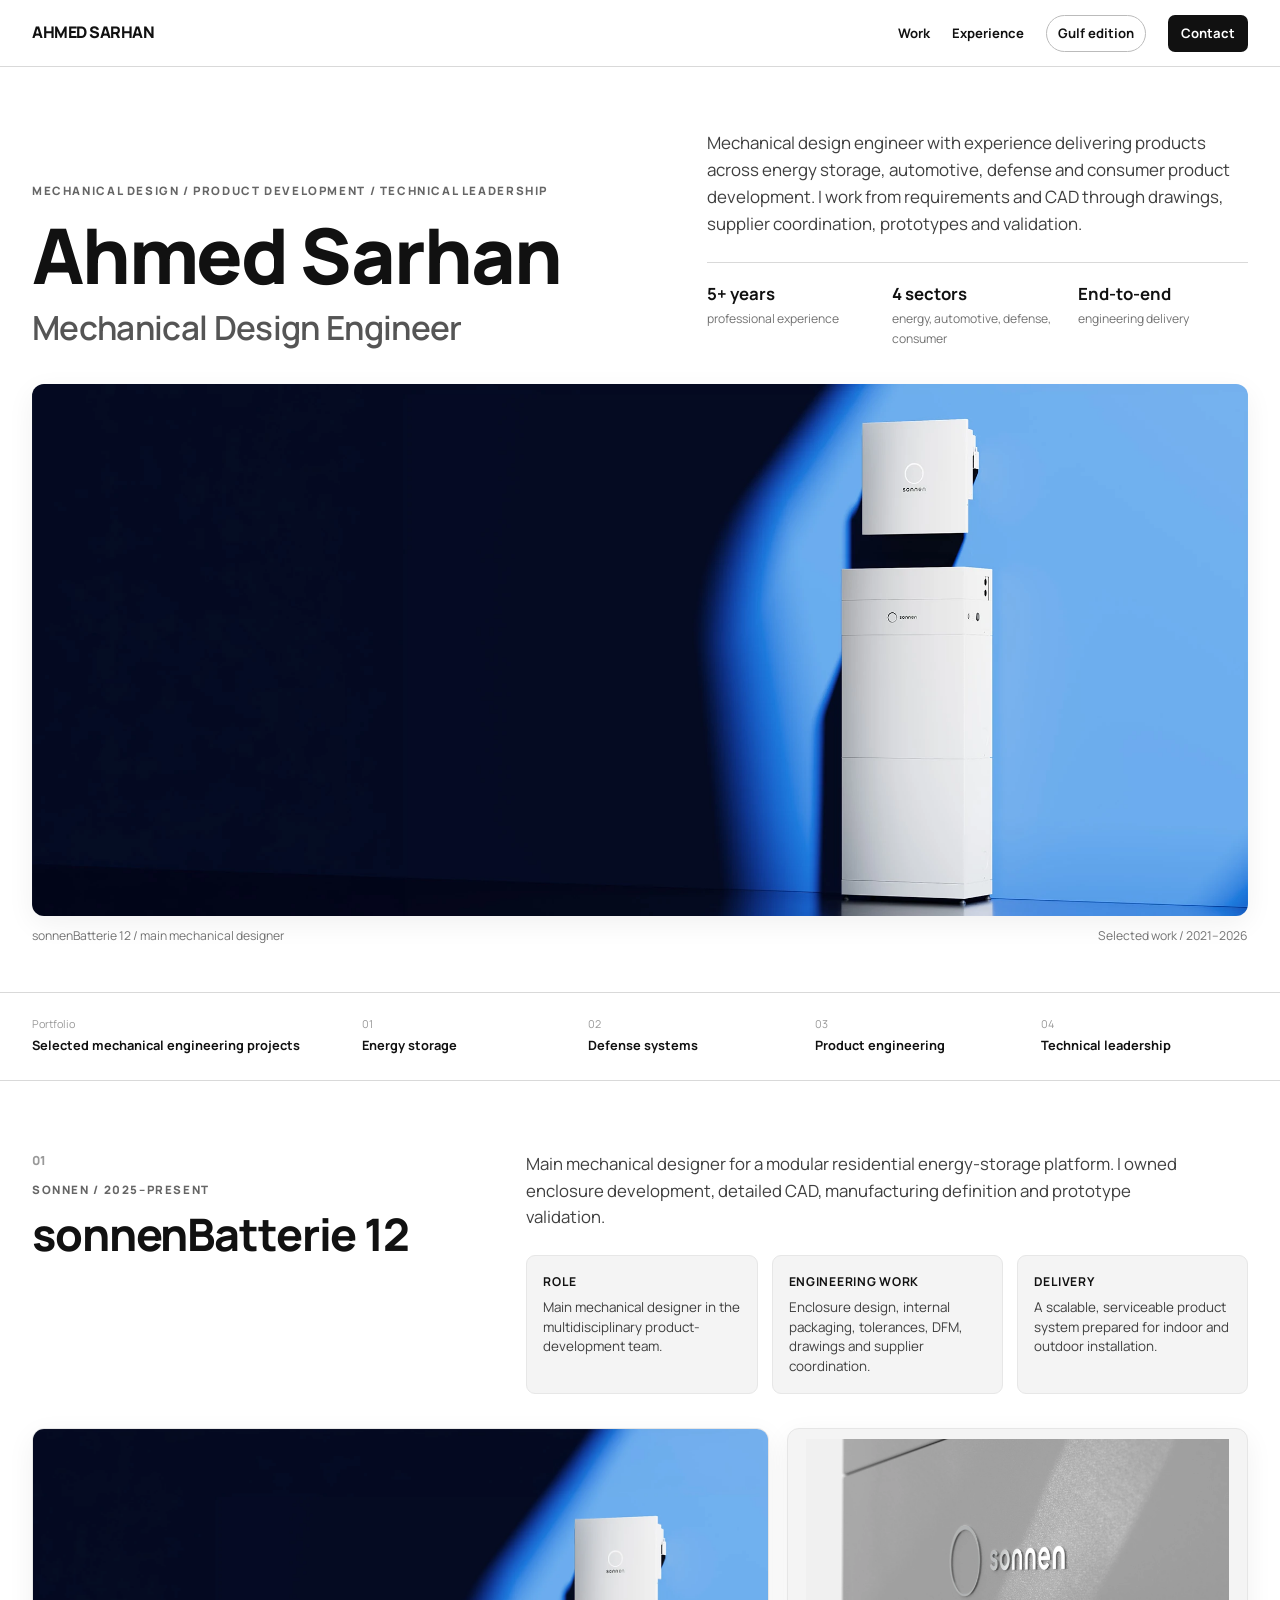
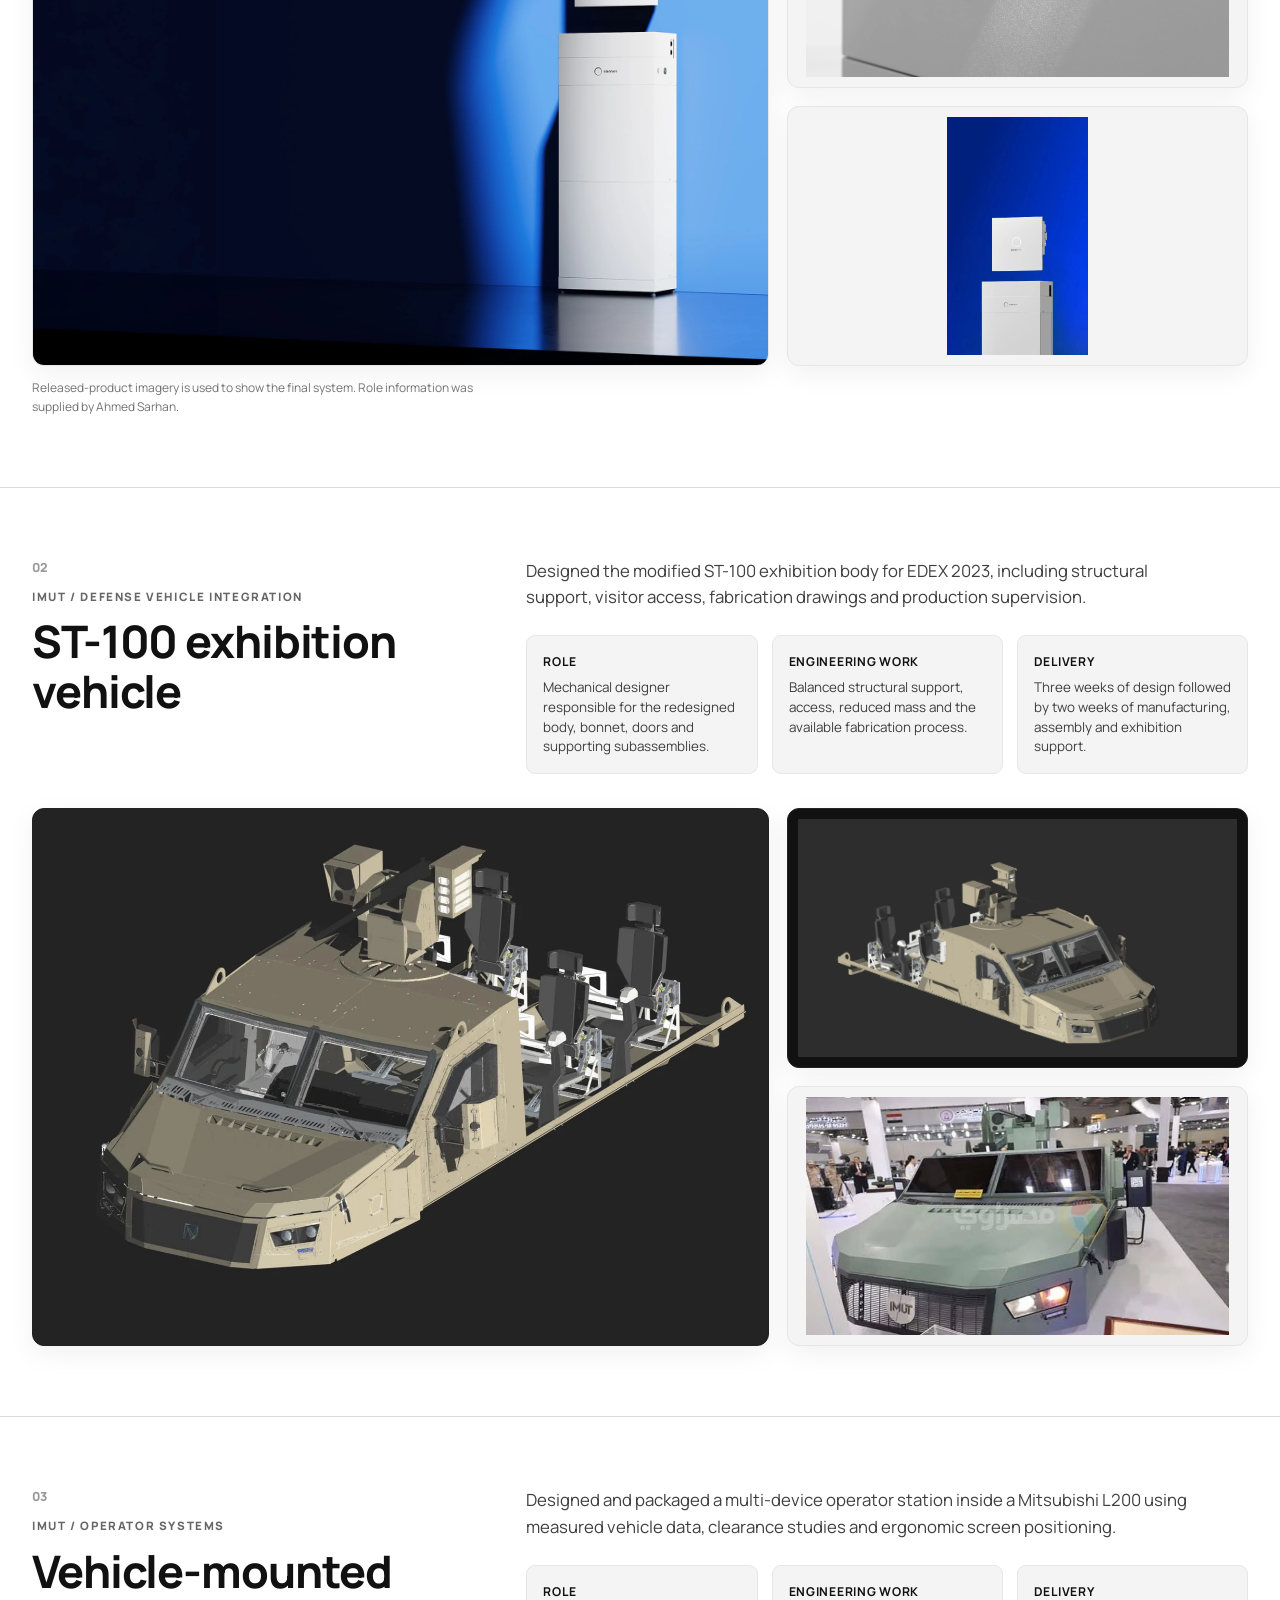
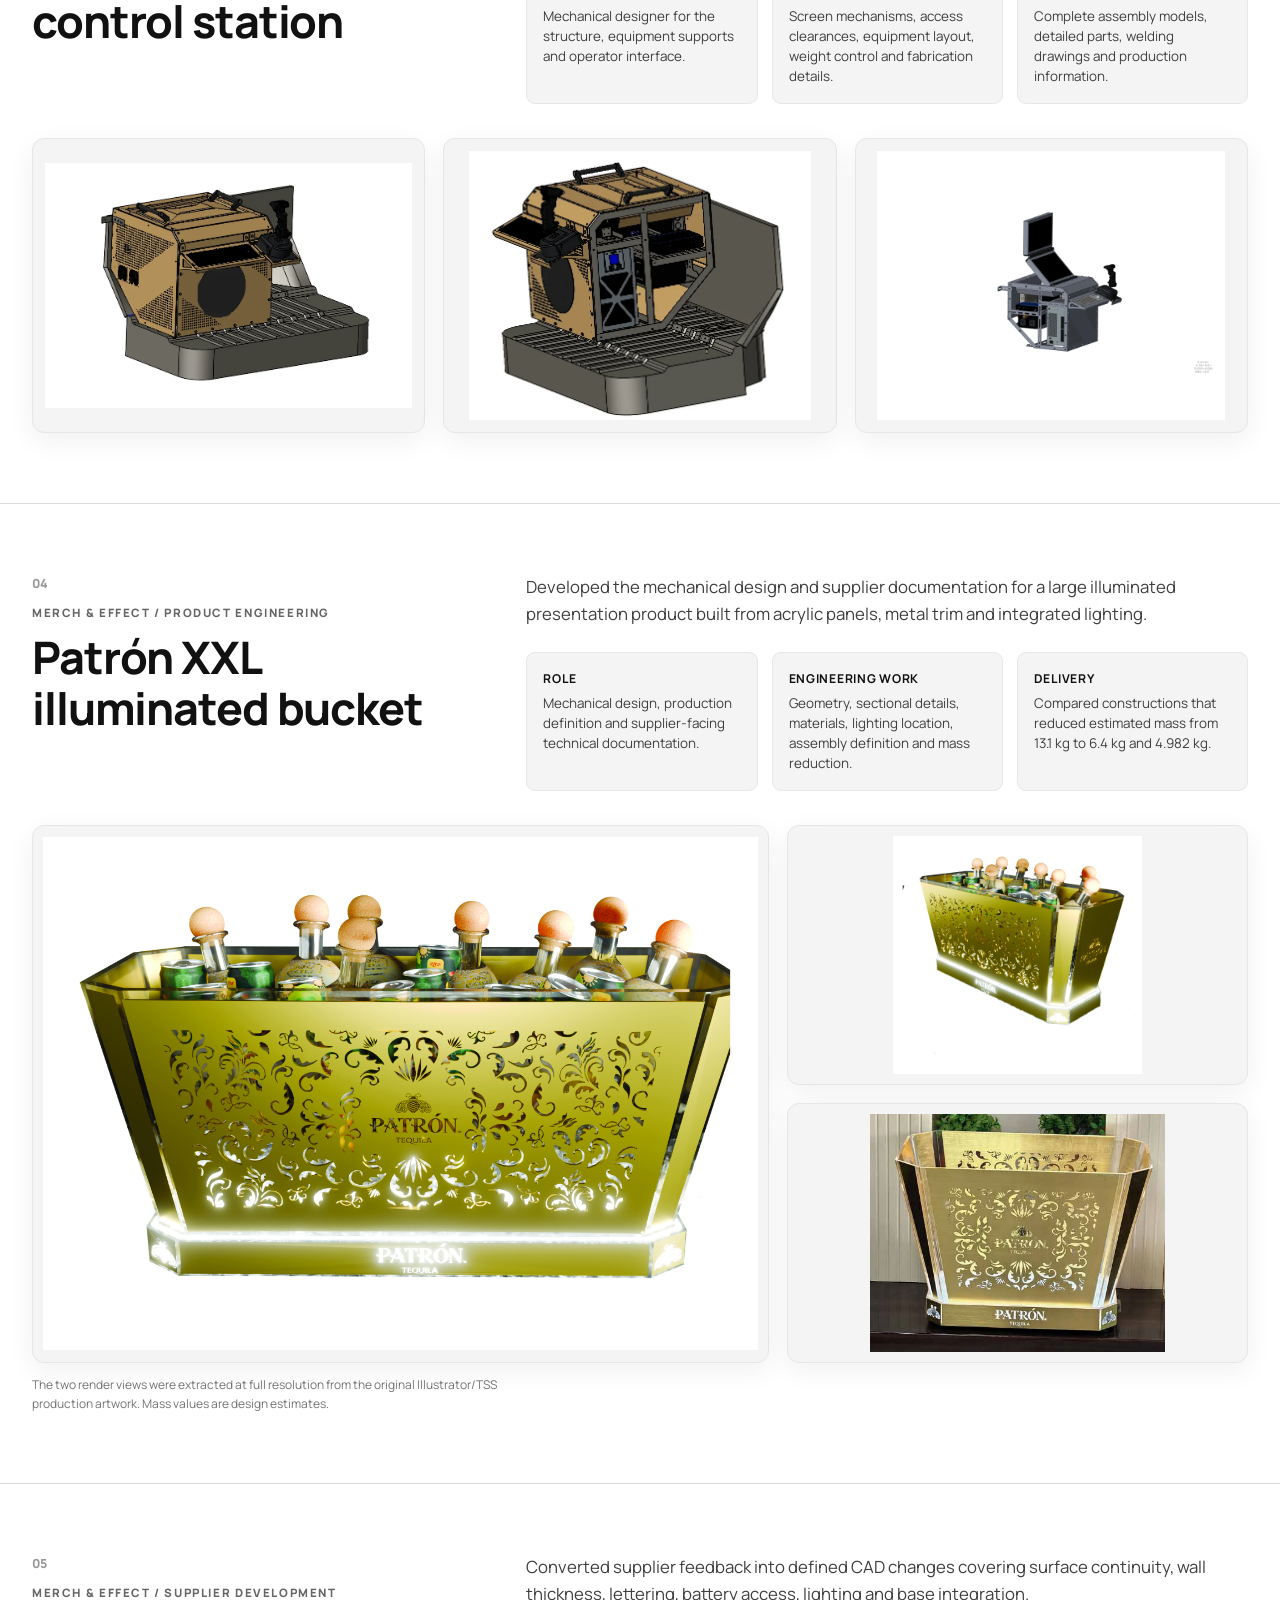
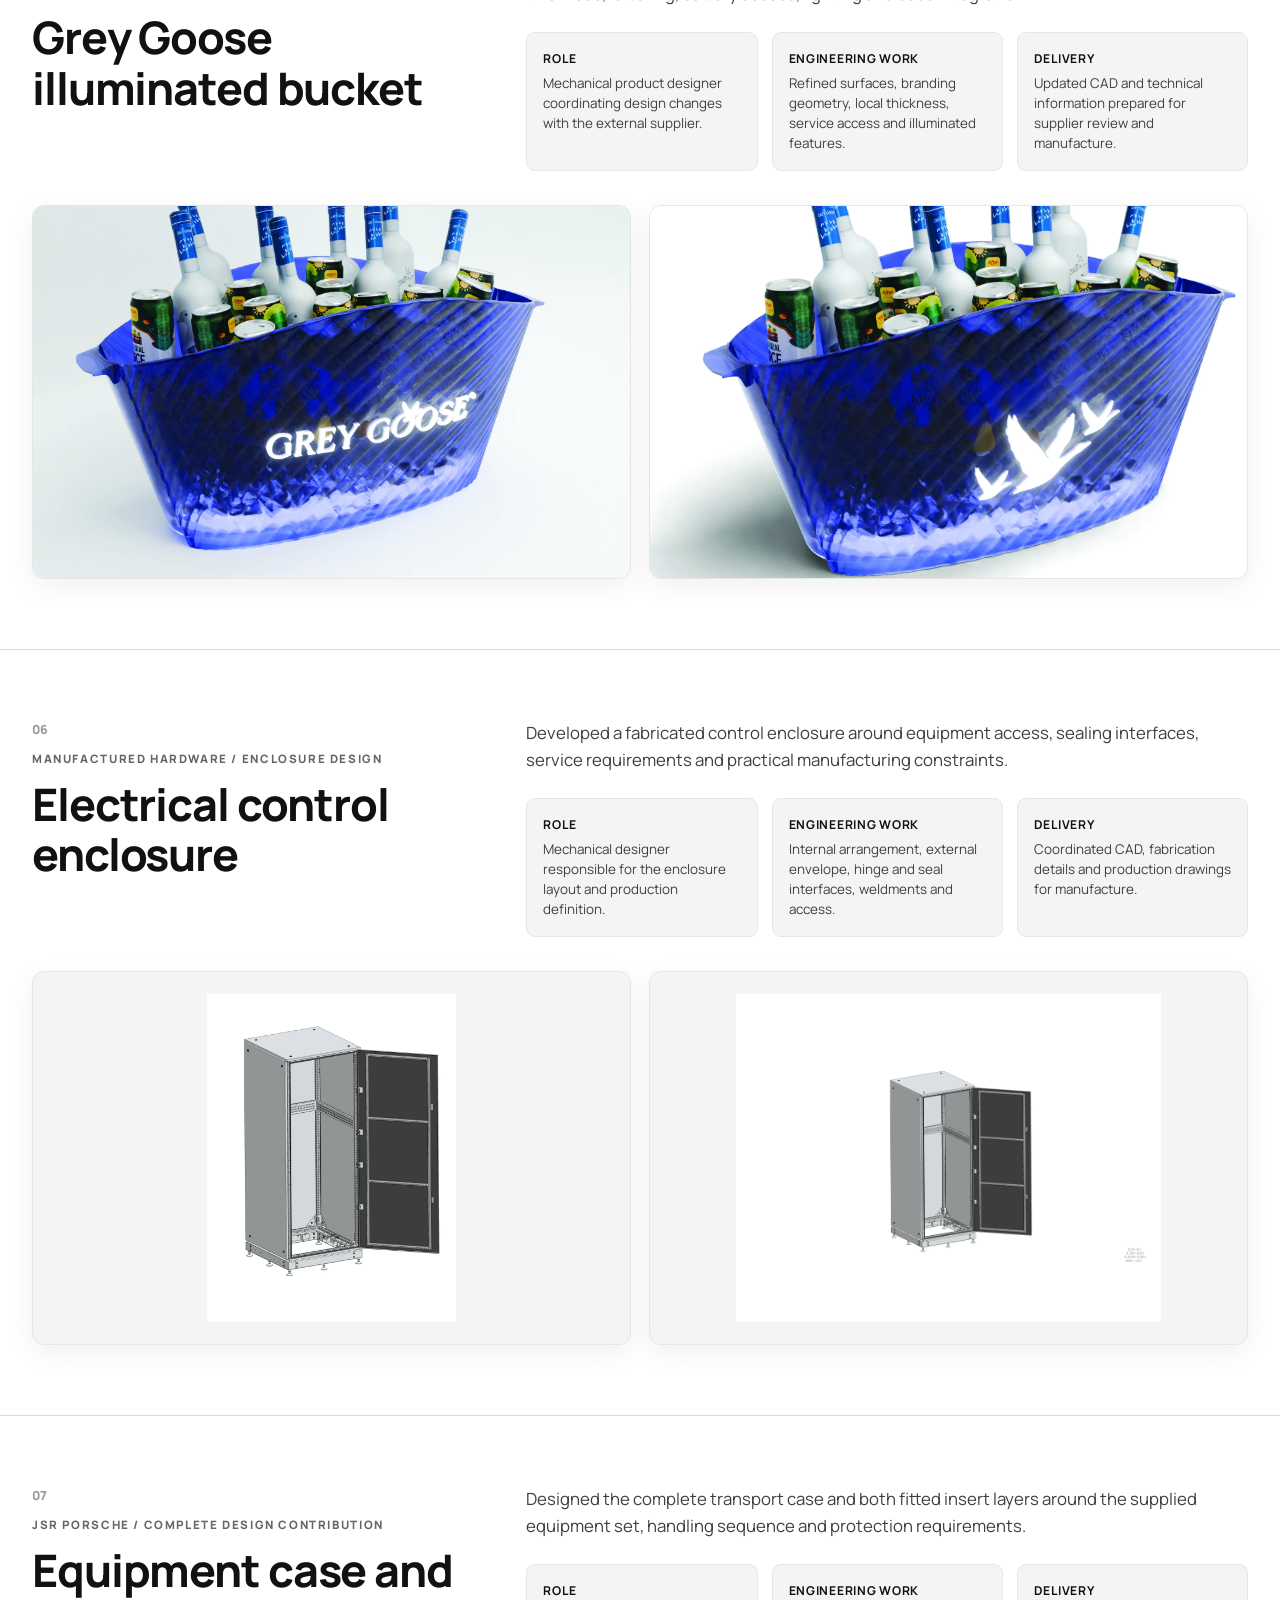
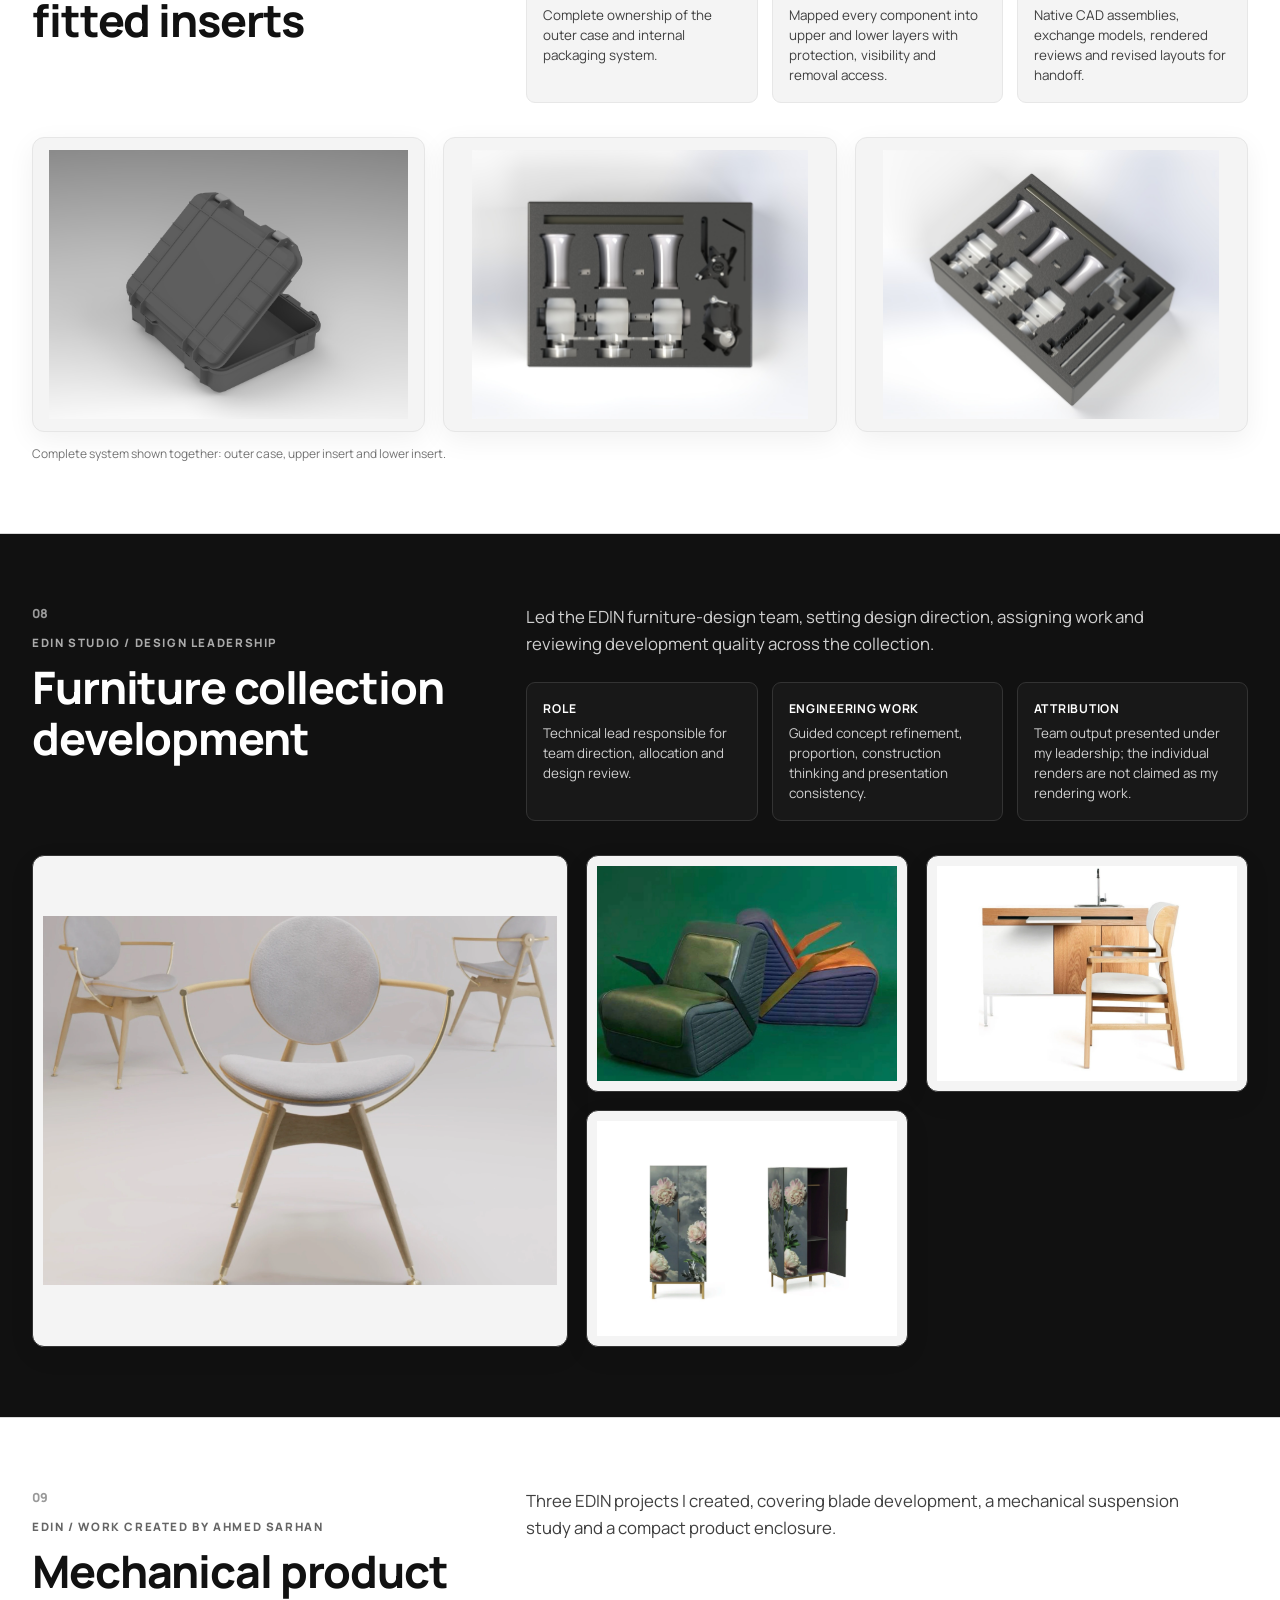
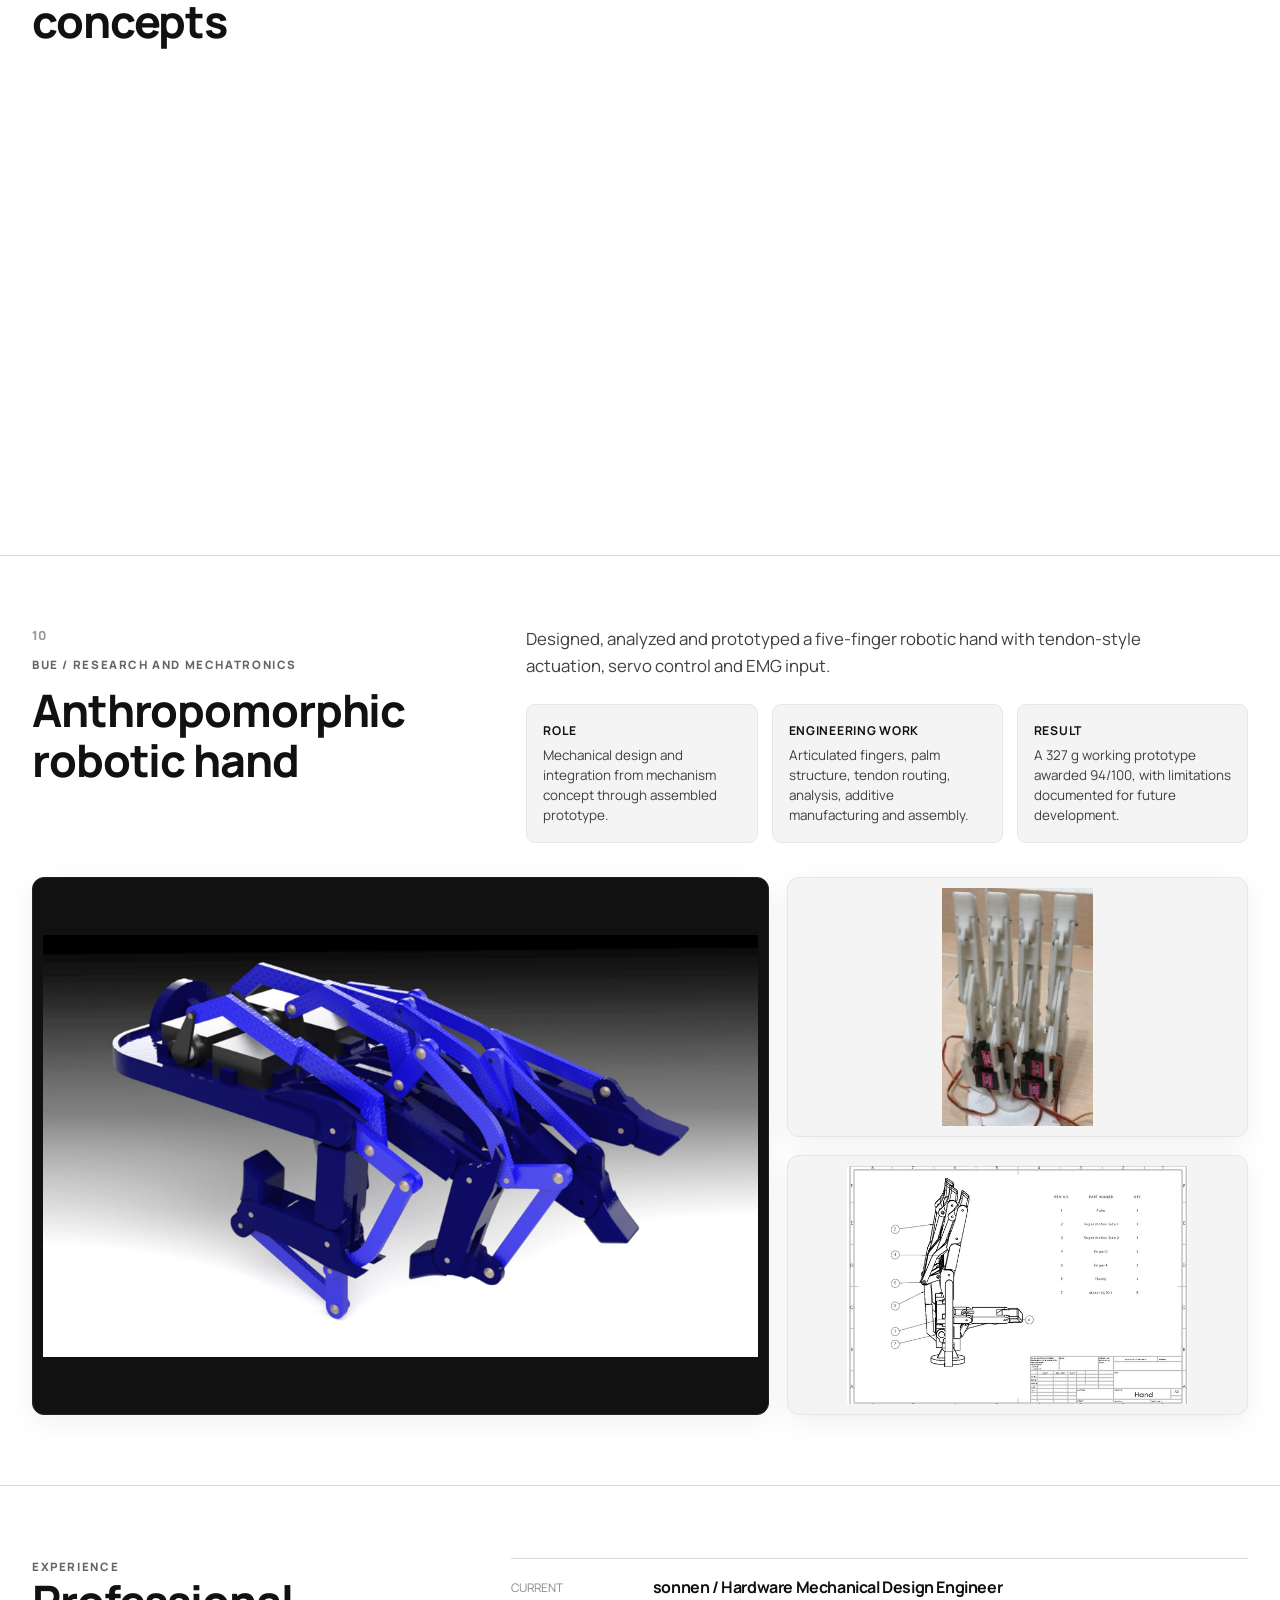
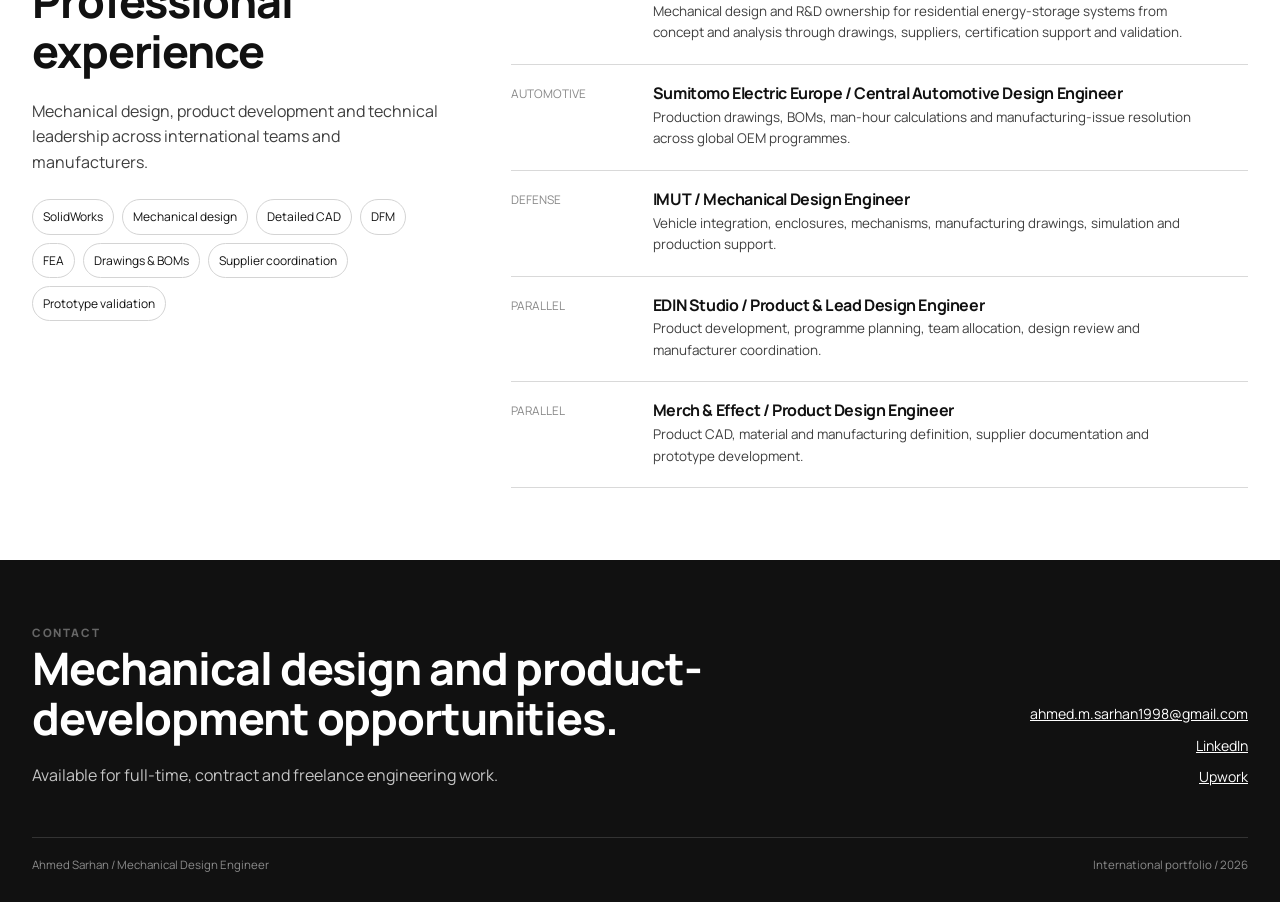
==== commit eccece1c: "Improve portfolio case studies and imagery" ====
--- a/index.html
+++ b/index.html
@@ -1,15 +1,80 @@
-<!doctype html><html lang="en"><head><meta charset="utf-8"><meta name="viewport" content="width=device-width,initial-scale=1"><title>Ahmed Sarhan | Mechanical Design Engineer</title><meta name="description" content="Mechanical design and product-development portfolio of Ahmed Sarhan: energy storage, automotive, defense and consumer products."><link rel="preconnect" href="https://fonts.googleapis.com"><link rel="preconnect" href="https://fonts.gstatic.com" crossorigin><link href="https://fonts.googleapis.com/css2?family=Manrope:wght@400;500;600;700;800&family=Playfair+Display:ital,wght@0,600;1,600&display=swap" rel="stylesheet"><link rel="stylesheet" href="/styles.css"></head><body>
-<nav class="nav"><div class="wrap nav-inner"><a class="brand" href="#top">AHMED SARHAN</a><div class="nav-links"><a href="#work">Work</a><a href="#experience">Experience</a><a href="/gulf/" class="edition">Gulf edition</a><a href="mailto:ahmed.m.sarhan1998@gmail.com" class="contact">Contact</a></div></div></nav><main id="top">
-<header class="hero"><div class="wrap"><div class="hero-grid"><div><div class="kicker">Mechanical design engineer / product development</div><h1>From architecture <span>to production.</span></h1></div><div class="hero-copy"><p>I develop mechanical products from early architecture and detailed CAD through analysis, manufacturing definition, supplier review and prototype validation.</p><div class="facts"><div class="fact"><strong>5+ years</strong><small>professional experience</small></div><div class="fact"><strong>4 sectors</strong><small>energy, automotive, defense, consumer</small></div><div class="fact"><strong>End-to-end</strong><small>design ownership</small></div></div></div></div><div class="lead-image reveal"><img src="/assets/sonnenbatterie-12-in-a-blue-studio-environment.webp" alt="sonnenBatterie 12 residential energy storage system"></div><div class="lead-caption"><span>sonnenBatterie 12 / main mechanical designer</span><span>Selected work 2021-2026</span></div></div></header>
-<section class="index" id="work"><div class="wrap index-grid"><div class="index-item"><span>Selected case studies</span><strong>Mechanical responsibility, shown with evidence.</strong></div><div class="index-item"><span>01</span><strong>Energy storage</strong></div><div class="index-item"><span>02</span><strong>Defense systems</strong></div><div class="index-item"><span>03</span><strong>Product engineering</strong></div><div class="index-item"><span>04</span><strong>Technical leadership</strong></div></div></section>
-<article class="case"><div class="wrap"><div class="case-head"><div class="case-title"><span class="number">01</span><div class="eyebrow">sonnen / 2025-present</div><h2>sonnenBatterie 12</h2></div><div><p class="lede">A modular residential energy-storage platform developed as a compact, serviceable product system for indoor and outdoor installation.</p><div class="role-grid"><div><strong>Responsibility</strong><p>Main mechanical designer within the multidisciplinary product-development team.</p></div><div><strong>Scope</strong><p>Architecture, enclosure design, detailed CAD, tolerances, manufacturing constraints and prototype validation.</p></div><div><strong>Outcome</strong><p>A coherent external product language around a scalable internal battery and power-electronics architecture.</p></div></div></div></div><div class="visual-grid reveal"><div class="visual hero-frame"><img src="/assets/sonnenbatterie-12-product-system.webp" alt="sonnenBatterie 12 product system"></div><div class="visual small contain"><img src="/assets/close-detail-of-the-sonnenbatterie-12.webp" alt="sonnenBatterie 12 enclosure detail"></div><div class="visual small contain"><img src="/assets/modular-sonnenbatterie-12-product-architecture.webp" alt="sonnenBatterie 12 modular architecture"></div></div><p class="image-note">Public product imagery is used to present the released product. Role statement supplied by Ahmed Sarhan.</p></div></article>
-<article class="case"><div class="wrap"><div class="case-head"><div class="case-title"><span class="number">02</span><div class="eyebrow">IMUT / defense vehicle integration</div><h2>ST-100 exhibition vehicle</h2></div><div><p class="lede">A rapid redesign for EDEX 2023 that opened the vehicle body to visitors while retaining the support and access needed by the exhibition assembly.</p><div class="role-grid"><div><strong>Challenge</strong><p>Balance structural support, visitor access, reduced body mass and the available fabrication process.</p></div><div><strong>My role</strong><p>Redesigned body, bonnet and door elements; coordinated subassemblies; issued fabrication drawings.</p></div><div><strong>Delivery</strong><p>Three weeks of design followed by two weeks of manufacturing supervision, assembly and exhibition support.</p></div></div></div></div><div class="visual-grid reveal"><div class="visual hero-frame dark"><img src="/assets/st-100-exhibition-vehicle-cad-assembly.webp" alt="ST-100 exhibition vehicle CAD assembly"></div><div class="visual small dark"><img src="/assets/st-100-body-and-support-detail.webp" alt="ST-100 body support detail"></div><div class="visual small"><img src="/assets/completed-st-100-exhibition-vehicle.webp" alt="Completed ST-100 exhibition vehicle"></div></div></div></article>
-<article class="case"><div class="wrap"><div class="case-head"><div class="case-title"><span class="number">03</span><div class="eyebrow">IMUT / operator systems</div><h2>Vehicle-mounted control station</h2></div><div><p class="lede">A multi-device operator station packaged inside a Mitsubishi L200 around measured vehicle geometry, access requirements and ergonomic screen positioning.</p><div class="role-grid"><div><strong>System integration</strong><p>Outer structure, equipment package and operator workspace developed as one controlled assembly.</p></div><div><strong>My role</strong><p>Concepts, equipment supports, screen mechanisms, clearances, weight control and manufacturing details.</p></div><div><strong>Evidence</strong><p>Assembly views, internal-layout models, detailed parts and welding drawings supported production.</p></div></div></div></div><div class="triple reveal"><div class="visual"><img src="/assets/vehicle-mounted-control-station-complete-assembly.webp" alt="Vehicle mounted control station complete assembly"></div><div class="visual"><img src="/assets/control-station-internal-arrangement.webp" alt="Control station internal equipment arrangement"></div><div class="visual"><img src="/assets/control-station-detail-model.webp" alt="Control station mechanical detail model"></div></div></div></article>
-<article class="case"><div class="wrap"><div class="case-head"><div class="case-title"><span class="number">04</span><div class="eyebrow">Merch & Effect / product engineering</div><h2>Patrón XXL illuminated ice bucket</h2></div><div><p class="lede">A large-format presentation product developed as a coordinated assembly of patterned acrylic panels, metal trim, integrated lighting and serviceable internal components.</p><div class="role-grid"><div><strong>My contribution</strong><p>Mechanical design and production definition: geometry, artwork locations, sectional details, materials, assembly guidance and supplier updates.</p></div><div><strong>Engineering study</strong><p>Compared construction options that reduced estimated mass from 13.1 kg to 6.4 kg and 4.982 kg.</p></div><div><strong>Documentation</strong><p>Connected appearance to measurable dimensions, finishes, lighting placement and assembly checks for supplier review.</p></div></div></div></div><div class="visual-grid reveal"><div class="visual hero-frame dark"><img src="/assets/patron-render-isometric.png" alt="Patron XXL illuminated ice bucket isometric render on black"></div><div class="visual small dark"><img src="/assets/front-render-of-the-patron-xxl-bucket.webp" alt="Patron XXL illuminated ice bucket front render on black"></div><div class="visual small"><img src="/assets/physical-patron-xxl-bucket-prototype.webp" alt="Patron XXL physical prototype"></div></div><p class="image-note">Original black-background renders are retained. Mass and capacity values are design estimates from the construction study, not physical strength-test results.</p></div></article>
-<section class="case"><div class="wrap"><div class="case-head"><div class="case-title"><span class="number">05</span><div class="eyebrow">Merch & Effect / manufacturing response</div><h2>Supplier-led product refinement</h2></div><div><p class="lede">Manufacturing feedback was translated into controlled CAD changes and updated technical information without presenting routine revision work as a separate design programme.</p><div class="role-grid"><div><strong>Grey Goose bucket</strong><p>Refined surface transitions, local wall thickness, lettering, battery access, base integration and illuminated branding.</p></div><div><strong>Control enclosure</strong><p>Developed enclosure architecture, hinge and seal interfaces, weldment details and production drawings.</p></div><div><strong>Handoff</strong><p>Issued coordinated geometry and drawings for supplier review and fabrication.</p></div></div></div></div><div class="triple reveal"><div class="visual"><img src="/assets/grey-goose-illuminated-presentation-bucket.webp" alt="Grey Goose illuminated presentation bucket"></div><div class="visual"><img src="/assets/alternate-branded-face-of-the-grey-goose-bucket.webp" alt="Grey Goose bucket alternate face"></div><div class="visual"><img src="/assets/electrical-control-enclosure-cropped.webp" alt="Electrical control enclosure CAD assembly"></div></div></div></section>
-<article class="case"><div class="wrap"><div class="case-head"><div class="case-title"><span class="number">06</span><div class="eyebrow">JSR Porsche / complete design contribution</div><h2>Equipment case and fitted insert system</h2></div><div><p class="lede">A rugged transport case developed around the protected hardware, its handling sequence and two fitted insert levels.</p><div class="role-grid"><div><strong>Ownership</strong><p>I designed the complete case and internal packaging system.</p></div><div><strong>Insert architecture</strong><p>Mapped every component into upper and lower layers, preserving protection, visibility and removal access.</p></div><div><strong>Delivery</strong><p>Developed native CAD assemblies, exchange models, rendered reviews and revised layouts for handoff.</p></div></div></div></div><div class="triple reveal"><div class="visual"><img src="/assets/jsr-pdf-3.jpg" alt="JSR Porsche rugged transport case"></div><div class="visual"><img src="/assets/jsr-pdf-2.jpg" alt="JSR Porsche upper fitted insert"></div><div class="visual"><img src="/assets/jsr-pdf-1.jpg" alt="JSR Porsche lower fitted insert"></div></div><p class="image-note">Complete system shown together: outer case, upper insert and lower insert.</p></div></article>
-<article class="case band"><div class="wrap"><div class="case-head"><div class="case-title"><span class="number">07</span><div class="eyebrow">EDIN Studio / design leadership</div><h2>Furniture collection development</h2></div><div><p class="lede">I led the team that developed EDIN's furniture concepts, directing the work from design exploration through coordinated presentation.</p><div class="role-grid"><div><strong>Leadership</strong><p>Set project direction, allocated work and reviewed design quality across the collection.</p></div><div><strong>Development</strong><p>Guided concept refinement, proportion, construction thinking and presentation consistency.</p></div><div><strong>Attribution</strong><p>Presented as team output under my design leadership; individual renders are not claimed as my rendering work.</p></div></div></div></div><div class="furniture-grid reveal"><div class="visual"><img src="/assets/edin-furniture-chair.webp" alt="EDIN furniture chair collection"></div><div class="visual"><img src="/assets/edin-furniture-sculptural.webp" alt="EDIN sculptural furniture concept"></div><div class="visual"><img src="/assets/edin-furniture-workstation.webp" alt="EDIN furniture workstation"></div><div class="visual"><img src="/assets/edin-furniture-cabinet.webp" alt="EDIN patterned cabinet"></div></div></div></article>
-<section class="case"><div class="wrap"><div class="case-head"><div class="case-title"><span class="number">08</span><div class="eyebrow">EDIN / personally created work</div><h2>Engineering-led product concepts</h2></div><div><p class="lede">Three projects I created, selected because each connects product form to a distinct mechanical or manufacturing problem.</p></div></div><div class="named-projects reveal"><div class="named-card"><div class="visual"><img src="/assets/aerohill-blades.webp" alt="AEROHILL BLADES designs and prototypes"></div><h3>AEROHILL BLADES</h3><p>Blade development combining ergonomic geometry, material testing and prototype evaluation.</p></div><div class="named-card"><div class="visual"><img src="/assets/suspension.webp" alt="Suspension engineering concept"></div><h3>SUSPENSION</h3><p>A mechanical suspension study developed through CAD, part relationships and assembly logic.</p></div><div class="named-card"><div class="visual"><img src="/assets/aqueous.webp" alt="AQUEOUS product concept"></div><h3>AQUEOUS</h3><p>A compact product concept developed around controlled form, component packaging and manufacturable enclosure geometry.</p></div></div></div></section>
-<article class="case"><div class="wrap"><div class="case-head"><div class="case-title"><span class="number">09</span><div class="eyebrow">BUE / research and mechatronics</div><h2>Anthropomorphic robotic hand</h2></div><div><p class="lede">A five-finger mechanism developed from kinematic architecture and detailed CAD through analysis, additive manufacturing, assembly and EMG-based actuation.</p><div class="role-grid"><div><strong>Mechanical design</strong><p>Articulated fingers, palm structure and tendon-style actuation developed around printable components and available hardware.</p></div><div><strong>Prototype</strong><p>The 327 g assembly integrated printed parts, servo actuation, electronics and EMG sensing.</p></div><div><strong>Result</strong><p>The project received 94/100; electrode consistency and actuator strength were documented as limitations.</p></div></div></div></div><div class="visual-grid reveal"><div class="visual hero-frame dark"><img src="/assets/cad-render-of-the-anthropomorphic-robotic-hand.webp" alt="Anthropomorphic robotic hand CAD render"></div><div class="visual small"><img src="/assets/3d-printed-anthropomorphic-hand-prototype.webp" alt="Anthropomorphic hand prototype"></div><div class="visual small contain"><img src="/assets/robotic-hand-assembly-drawing.webp" alt="Robotic hand assembly drawing"></div></div></div></article>
-<section class="experience" id="experience"><div class="wrap experience-grid"><div><div class="eyebrow">Experience</div><h2>A progression toward product ownership.</h2><p style="margin-top:22px">Full-time engineering appointments and parallel product-development leadership across international teams and manufacturers.</p><div class="skills"><span class="skill">SolidWorks</span><span class="skill">Mechanical architecture</span><span class="skill">Detailed CAD</span><span class="skill">DFM</span><span class="skill">FEA</span><span class="skill">Drawings & BOMs</span><span class="skill">Supplier coordination</span><span class="skill">Prototype validation</span></div></div><div class="roles"><div class="role"><time>Current</time><div><h3>sonnen / Hardware Mechanical Design Engineer</h3><p>Mechanical design and R&D ownership for residential energy-storage systems from concept and analysis through drawings, suppliers, certification support and validation.</p></div></div><div class="role"><time>Automotive</time><div><h3>Sumitomo Electric Europe / Central Automotive Design Engineer</h3><p>Production drawings, BOMs, man-hour calculations and manufacturing-issue resolution across global OEM programmes.</p></div></div><div class="role"><time>Defense</time><div><h3>IMUT / Mechanical Design Engineer</h3><p>Vehicle integration, enclosures, mechanisms, manufacturing drawings, simulation and production support.</p></div></div><div class="role"><time>Parallel</time><div><h3>EDIN Studio / Product & Lead Design Engineer</h3><p>Product development, programme planning, team allocation, design review and manufacturer coordination.</p></div></div><div class="role"><time>Parallel</time><div><h3>Merch & Effect / Product Design Engineer</h3><p>Product CAD, materials, manufacturability, supplier-facing technical specifications and prototype revisions.</p></div></div></div></div></section></main>
-<footer><div class="wrap"><div class="footer-grid"><div><div class="eyebrow">Contact</div><h2>Let's develop the next product.</h2><p style="margin-top:20px">Available for mechanical design, product-development and technical-leadership opportunities.</p></div><div class="footer-links"><a href="mailto:ahmed.m.sarhan1998@gmail.com">ahmed.m.sarhan1998@gmail.com</a><a href="https://www.linkedin.com/in/ahmed-sarhan-18b98417b/">LinkedIn</a><a href="https://www.upwork.com/freelancers/~0153926a6d11ad8a23">Upwork</a></div></div><div class="footline"><span>Ahmed Sarhan / Mechanical Design Engineer</span><span>International portfolio / 2026</span></div></div></footer><script>const o=new IntersectionObserver(es=>es.forEach(e=>{if(e.isIntersecting){e.target.classList.add('visible');o.unobserve(e.target)}}),{threshold:.08});document.querySelectorAll('.reveal').forEach(e=>o.observe(e));</script></body></html>
+<!doctype html>
+<html lang="en">
+<head>
+  <meta charset="utf-8"><meta name="viewport" content="width=device-width,initial-scale=1">
+  <title>Ahmed Sarhan | Mechanical Design Engineer</title>
+  <meta name="description" content="Mechanical design and product-development portfolio of Ahmed Sarhan: energy storage, automotive, defense and consumer products.">
+  <link rel="preconnect" href="https://fonts.googleapis.com"><link rel="preconnect" href="https://fonts.gstatic.com" crossorigin>
+  <link href="https://fonts.googleapis.com/css2?family=Manrope:wght@400;500;600;700;800&family=Playfair+Display:ital,wght@0,600;1,600&display=swap" rel="stylesheet"><link rel="stylesheet" href="/styles.css">
+</head>
+<body>
+<nav class="nav"><div class="wrap nav-inner"><a class="brand" href="#top">AHMED SARHAN</a><div class="nav-links"><a href="#work">Work</a><a href="#experience">Experience</a><a href="/gulf/" class="edition">Gulf edition</a><a href="mailto:ahmed.m.sarhan1998@gmail.com" class="contact">Contact</a></div></div></nav>
+<main id="top">
+<header class="hero"><div class="wrap">
+  <div class="hero-grid"><div><div class="kicker">Mechanical design / product development / technical leadership</div><h1>Ahmed Sarhan <span>Mechanical Design Engineer</span></h1></div><div class="hero-copy"><p>Mechanical design engineer with experience delivering products across energy storage, automotive, defense and consumer product development. I work from requirements and CAD through drawings, supplier coordination, prototypes and validation.</p><div class="facts"><div class="fact"><strong>5+ years</strong><small>professional experience</small></div><div class="fact"><strong>4 sectors</strong><small>energy, automotive, defense, consumer</small></div><div class="fact"><strong>End-to-end</strong><small>engineering delivery</small></div></div></div></div>
+  <div class="lead-image reveal"><img src="/assets/sonnenbatterie-12-in-a-blue-studio-environment.webp" alt="sonnenBatterie 12 residential energy storage system"></div><div class="lead-caption"><span>sonnenBatterie 12 / main mechanical designer</span><span>Selected work / 2021–2026</span></div>
+</div></header>
+
+<section class="index" id="work"><div class="wrap index-grid"><div class="index-item"><span>Portfolio</span><strong>Selected mechanical engineering projects</strong></div><div class="index-item"><span>01</span><strong>Energy storage</strong></div><div class="index-item"><span>02</span><strong>Defense systems</strong></div><div class="index-item"><span>03</span><strong>Product engineering</strong></div><div class="index-item"><span>04</span><strong>Technical leadership</strong></div></div></section>
+
+<article class="case"><div class="wrap">
+  <div class="case-head"><div class="case-title"><span class="number">01</span><div class="eyebrow">sonnen / 2025–present</div><h2>sonnenBatterie 12</h2></div><div><p class="lede">Main mechanical designer for a modular residential energy-storage platform. I owned enclosure development, detailed CAD, manufacturing definition and prototype validation.</p><div class="role-grid"><div><strong>Role</strong><p>Main mechanical designer in the multidisciplinary product-development team.</p></div><div><strong>Engineering work</strong><p>Enclosure design, internal packaging, tolerances, DFM, drawings and supplier coordination.</p></div><div><strong>Delivery</strong><p>A scalable, serviceable product system prepared for indoor and outdoor installation.</p></div></div></div></div>
+  <div class="visual-grid reveal"><div class="visual hero-frame"><img src="/assets/sonnenbatterie-12-product-system.webp" alt="sonnenBatterie 12 product system"></div><div class="visual small contain"><img src="/assets/close-detail-of-the-sonnenbatterie-12.webp" alt="sonnenBatterie 12 enclosure detail"></div><div class="visual small contain"><img src="/assets/modular-sonnenbatterie-12-product-architecture.webp" alt="sonnenBatterie 12 modular product system"></div></div><p class="image-note">Released-product imagery is used to show the final system. Role information was supplied by Ahmed Sarhan.</p>
+</div></article>
+
+<article class="case"><div class="wrap">
+  <div class="case-head"><div class="case-title"><span class="number">02</span><div class="eyebrow">IMUT / defense vehicle integration</div><h2>ST-100 exhibition vehicle</h2></div><div><p class="lede">Designed the modified ST-100 exhibition body for EDEX 2023, including structural support, visitor access, fabrication drawings and production supervision.</p><div class="role-grid"><div><strong>Role</strong><p>Mechanical designer responsible for the redesigned body, bonnet, doors and supporting subassemblies.</p></div><div><strong>Engineering work</strong><p>Balanced structural support, access, reduced mass and the available fabrication process.</p></div><div><strong>Delivery</strong><p>Three weeks of design followed by two weeks of manufacturing, assembly and exhibition support.</p></div></div></div></div>
+  <div class="visual-grid reveal"><div class="visual hero-frame dark"><img src="/assets/st-100-exhibition-vehicle-cad-assembly.webp" alt="ST-100 exhibition vehicle CAD assembly"></div><div class="visual small dark"><img src="/assets/st-100-body-and-support-detail.webp" alt="ST-100 body support detail"></div><div class="visual small"><img src="/assets/completed-st-100-exhibition-vehicle.webp" alt="Completed ST-100 exhibition vehicle"></div></div>
+</div></article>
+
+<article class="case"><div class="wrap">
+  <div class="case-head"><div class="case-title"><span class="number">03</span><div class="eyebrow">IMUT / operator systems</div><h2>Vehicle-mounted control station</h2></div><div><p class="lede">Designed and packaged a multi-device operator station inside a Mitsubishi L200 using measured vehicle data, clearance studies and ergonomic screen positioning.</p><div class="role-grid"><div><strong>Role</strong><p>Mechanical designer for the structure, equipment supports and operator interface.</p></div><div><strong>Engineering work</strong><p>Screen mechanisms, access clearances, equipment layout, weight control and fabrication details.</p></div><div><strong>Delivery</strong><p>Complete assembly models, detailed parts, welding drawings and production information.</p></div></div></div></div>
+  <div class="triple reveal"><div class="visual"><img src="/assets/vehicle-mounted-control-station-complete-assembly.webp" alt="Vehicle-mounted control station complete assembly"></div><div class="visual"><img src="/assets/control-station-internal-arrangement.webp" alt="Control station internal equipment arrangement"></div><div class="visual"><img src="/assets/control-station-detail-model.webp" alt="Control station mechanical detail model"></div></div>
+</div></article>
+
+<article class="case"><div class="wrap">
+  <div class="case-head"><div class="case-title"><span class="number">04</span><div class="eyebrow">Merch &amp; Effect / product engineering</div><h2>Patrón XXL illuminated bucket</h2></div><div><p class="lede">Developed the mechanical design and supplier documentation for a large illuminated presentation product built from acrylic panels, metal trim and integrated lighting.</p><div class="role-grid"><div><strong>Role</strong><p>Mechanical design, production definition and supplier-facing technical documentation.</p></div><div><strong>Engineering work</strong><p>Geometry, sectional details, materials, lighting location, assembly definition and mass reduction.</p></div><div><strong>Delivery</strong><p>Compared constructions that reduced estimated mass from 13.1 kg to 6.4 kg and 4.982 kg.</p></div></div></div></div>
+  <div class="visual-grid reveal"><div class="visual hero-frame contain"><img src="/assets/patron-ai-front.png" alt="High-resolution front render of the Patrón XXL illuminated bucket"></div><div class="visual small contain"><img src="/assets/patron-ai-perspective.png" alt="High-resolution perspective render of the Patrón XXL illuminated bucket"></div><div class="visual small"><img src="/assets/physical-patron-xxl-bucket-prototype.webp" alt="Physical Patrón XXL bucket prototype"></div></div><p class="image-note">The two render views were extracted at full resolution from the original Illustrator/TSS production artwork. Mass values are design estimates.</p>
+</div></article>
+
+<article class="case"><div class="wrap">
+  <div class="case-head"><div class="case-title"><span class="number">05</span><div class="eyebrow">Merch &amp; Effect / supplier development</div><h2>Grey Goose illuminated bucket</h2></div><div><p class="lede">Converted supplier feedback into defined CAD changes covering surface continuity, wall thickness, lettering, battery access, lighting and base integration.</p><div class="role-grid"><div><strong>Role</strong><p>Mechanical product designer coordinating design changes with the external supplier.</p></div><div><strong>Engineering work</strong><p>Refined surfaces, branding geometry, local thickness, service access and illuminated features.</p></div><div><strong>Delivery</strong><p>Updated CAD and technical information prepared for supplier review and manufacture.</p></div></div></div></div>
+  <div class="split-visual reveal"><div class="visual"><img src="/assets/grey-goose-illuminated-presentation-bucket.webp" alt="Grey Goose illuminated presentation bucket"></div><div class="visual"><img src="/assets/alternate-branded-face-of-the-grey-goose-bucket.webp" alt="Alternate branded face of the Grey Goose bucket"></div></div>
+</div></article>
+
+<article class="case"><div class="wrap">
+  <div class="case-head"><div class="case-title"><span class="number">06</span><div class="eyebrow">Manufactured hardware / enclosure design</div><h2>Electrical control enclosure</h2></div><div><p class="lede">Developed a fabricated control enclosure around equipment access, sealing interfaces, service requirements and practical manufacturing constraints.</p><div class="role-grid"><div><strong>Role</strong><p>Mechanical designer responsible for the enclosure layout and production definition.</p></div><div><strong>Engineering work</strong><p>Internal arrangement, external envelope, hinge and seal interfaces, weldments and access.</p></div><div><strong>Delivery</strong><p>Coordinated CAD, fabrication details and production drawings for manufacture.</p></div></div></div></div>
+  <div class="split-visual reveal"><div class="visual"><img style="object-fit:contain;padding:22px" src="/assets/electrical-control-enclosure-cropped.webp" alt="Electrical control enclosure CAD assembly"></div><div class="visual"><img style="object-fit:contain;padding:22px" src="/assets/electrical-control-enclosure-cad-assembly.webp" alt="Electrical control enclosure mechanical layout"></div></div>
+</div></article>
+
+<article class="case"><div class="wrap">
+  <div class="case-head"><div class="case-title"><span class="number">07</span><div class="eyebrow">JSR Porsche / complete design contribution</div><h2>Equipment case and fitted inserts</h2></div><div><p class="lede">Designed the complete transport case and both fitted insert layers around the supplied equipment set, handling sequence and protection requirements.</p><div class="role-grid"><div><strong>Role</strong><p>Complete ownership of the outer case and internal packaging system.</p></div><div><strong>Engineering work</strong><p>Mapped every component into upper and lower layers with protection, visibility and removal access.</p></div><div><strong>Delivery</strong><p>Native CAD assemblies, exchange models, rendered reviews and revised layouts for handoff.</p></div></div></div></div>
+  <div class="triple reveal"><div class="visual"><img src="/assets/jsr-pdf-3.jpg" alt="JSR Porsche rugged transport case"></div><div class="visual"><img src="/assets/jsr-pdf-2.jpg" alt="JSR Porsche upper fitted insert"></div><div class="visual"><img src="/assets/jsr-pdf-1.jpg" alt="JSR Porsche lower fitted insert"></div></div><p class="image-note">Complete system shown together: outer case, upper insert and lower insert.</p>
+</div></article>
+
+<article class="case band"><div class="wrap">
+  <div class="case-head"><div class="case-title"><span class="number">08</span><div class="eyebrow">EDIN Studio / design leadership</div><h2>Furniture collection development</h2></div><div><p class="lede">Led the EDIN furniture-design team, setting design direction, assigning work and reviewing development quality across the collection.</p><div class="role-grid"><div><strong>Role</strong><p>Technical lead responsible for team direction, allocation and design review.</p></div><div><strong>Engineering work</strong><p>Guided concept refinement, proportion, construction thinking and presentation consistency.</p></div><div><strong>Attribution</strong><p>Team output presented under my leadership; the individual renders are not claimed as my rendering work.</p></div></div></div></div>
+  <div class="furniture-grid reveal"><div class="visual"><img src="/assets/edin-furniture-chair.webp" alt="EDIN furniture chair collection"></div><div class="visual"><img src="/assets/edin-furniture-sculptural.webp" alt="EDIN sculptural furniture concept"></div><div class="visual"><img src="/assets/edin-furniture-workstation.webp" alt="EDIN furniture workstation"></div><div class="visual"><img src="/assets/edin-furniture-cabinet.webp" alt="EDIN patterned cabinet"></div></div>
+</div></article>
+
+<section class="case"><div class="wrap">
+  <div class="case-head"><div class="case-title"><span class="number">09</span><div class="eyebrow">EDIN / work created by Ahmed Sarhan</div><h2>Mechanical product concepts</h2></div><div><p class="lede">Three EDIN projects I created, covering blade development, a mechanical suspension study and a compact product enclosure.</p></div></div>
+  <div class="named-projects reveal"><div class="named-card"><div class="visual"><img src="/assets/aerohill-blades.webp" alt="AEROHILL BLADES designs and prototypes"></div><h3>AEROHILL BLADES</h3><p>Designed the blade family from concept and ergonomic studies through production CAD and physical prototype review.</p></div><div class="named-card"><div class="visual"><img src="/assets/suspension.webp" alt="Suspension engineering concept"></div><h3>SUSPENSION</h3><p>Created the suspension mechanism, CAD assembly and component relationships, including material and motion considerations.</p></div><div class="named-card"><div class="visual"><img src="/assets/aqueous.webp" alt="AQUEOUS product concept"></div><h3>AQUEOUS</h3><p>Created the compact product concept and developed its external form, internal packaging and production-oriented geometry.</p></div></div>
+</div></section>
+
+<article class="case"><div class="wrap">
+  <div class="case-head"><div class="case-title"><span class="number">10</span><div class="eyebrow">BUE / research and mechatronics</div><h2>Anthropomorphic robotic hand</h2></div><div><p class="lede">Designed, analyzed and prototyped a five-finger robotic hand with tendon-style actuation, servo control and EMG input.</p><div class="role-grid"><div><strong>Role</strong><p>Mechanical design and integration from mechanism concept through assembled prototype.</p></div><div><strong>Engineering work</strong><p>Articulated fingers, palm structure, tendon routing, analysis, additive manufacturing and assembly.</p></div><div><strong>Result</strong><p>A 327 g working prototype awarded 94/100, with limitations documented for future development.</p></div></div></div></div>
+  <div class="visual-grid reveal"><div class="visual hero-frame dark contain"><img src="/assets/cad-render-of-the-anthropomorphic-robotic-hand.webp" alt="Anthropomorphic robotic hand CAD render"></div><div class="visual small"><img src="/assets/3d-printed-anthropomorphic-hand-prototype.webp" alt="3D-printed anthropomorphic hand prototype"></div><div class="visual small contain"><img src="/assets/robotic-hand-assembly-drawing.webp" alt="Robotic hand assembly drawing"></div></div>
+</div></article>
+
+<section class="experience" id="experience"><div class="wrap experience-grid"><div><div class="eyebrow">Experience</div><h2>Professional experience</h2><p style="margin-top:22px">Mechanical design, product development and technical leadership across international teams and manufacturers.</p><div class="skills"><span class="skill">SolidWorks</span><span class="skill">Mechanical design</span><span class="skill">Detailed CAD</span><span class="skill">DFM</span><span class="skill">FEA</span><span class="skill">Drawings &amp; BOMs</span><span class="skill">Supplier coordination</span><span class="skill">Prototype validation</span></div></div><div class="roles">
+  <div class="role"><time>Current</time><div><h3>sonnen / Hardware Mechanical Design Engineer</h3><p>Mechanical design and R&amp;D ownership for residential energy-storage systems from concept and analysis through drawings, suppliers, certification support and validation.</p></div></div>
+  <div class="role"><time>Automotive</time><div><h3>Sumitomo Electric Europe / Central Automotive Design Engineer</h3><p>Production drawings, BOMs, man-hour calculations and manufacturing-issue resolution across global OEM programmes.</p></div></div>
+  <div class="role"><time>Defense</time><div><h3>IMUT / Mechanical Design Engineer</h3><p>Vehicle integration, enclosures, mechanisms, manufacturing drawings, simulation and production support.</p></div></div>
+  <div class="role"><time>Parallel</time><div><h3>EDIN Studio / Product &amp; Lead Design Engineer</h3><p>Product development, programme planning, team allocation, design review and manufacturer coordination.</p></div></div>
+  <div class="role"><time>Parallel</time><div><h3>Merch &amp; Effect / Product Design Engineer</h3><p>Product CAD, material and manufacturing definition, supplier documentation and prototype development.</p></div></div>
+</div></div></section>
+</main>
+<footer><div class="wrap"><div class="footer-grid"><div><div class="eyebrow">Contact</div><h2>Mechanical design and product-development opportunities.</h2><p style="margin-top:20px">Available for full-time, contract and freelance engineering work.</p></div><div class="footer-links"><a href="mailto:ahmed.m.sarhan1998@gmail.com">ahmed.m.sarhan1998@gmail.com</a><a href="https://www.linkedin.com/in/ahmed-sarhan-18b98417b/">LinkedIn</a><a href="https://www.upwork.com/freelancers/~0153926a6d11ad8a23">Upwork</a></div></div><div class="footline"><span>Ahmed Sarhan / Mechanical Design Engineer</span><span>International portfolio / 2026</span></div></div></footer>
+<script>const o=new IntersectionObserver(es=>es.forEach(e=>{if(e.isIntersecting){e.target.classList.add('visible');o.unobserve(e.target)}}),{threshold:.08});document.querySelectorAll('.reveal').forEach(e=>o.observe(e));</script>
+</body></html>
--- a/styles.css
+++ b/styles.css
@@ -1,10 +1,18 @@
-:root{--ink:#111;--body:#424242;--muted:#777;--line:#dedede;--soft:#f5f5f5;--paper:#fff;--radius:14px;--shadow:0 14px 40px rgba(0,0,0,.07)}
-*{box-sizing:border-box}html{scroll-behavior:smooth}body{margin:0;background:var(--paper);color:var(--ink);font-family:Manrope,Arial,sans-serif;font-size:16px;line-height:1.65}img{display:block;max-width:100%}a{color:inherit}p{margin:0;color:var(--body);max-width:66ch}h1,h2,h3{margin:0;line-height:1.08;letter-spacing:-.035em}h1{font-size:clamp(3.2rem,8vw,7.8rem);font-weight:800}h2{font-size:clamp(2.25rem,4.6vw,4.6rem);font-weight:700}h3{font-size:clamp(1.25rem,2vw,1.8rem)}
-.wrap{width:min(1280px,calc(100% - 64px));margin:auto}.nav{position:sticky;top:0;z-index:20;background:rgba(255,255,255,.94);backdrop-filter:blur(14px);border-bottom:1px solid var(--line)}.nav-inner{height:72px;display:flex;align-items:center;gap:28px}.brand{font-weight:800;text-decoration:none;letter-spacing:-.04em}.nav-links{margin-left:auto;display:flex;align-items:center;gap:24px;font-size:.85rem;font-weight:700}.nav-links a{text-decoration:none}.edition{border:1px solid #bdbdbd;border-radius:999px;padding:8px 12px}.contact{background:#111;color:#fff;border-radius:8px;padding:9px 14px}
-.hero{padding:80px 0 64px}.hero-grid{display:grid;grid-template-columns:1.12fr .88fr;gap:64px;align-items:end}.kicker,.eyebrow{font-size:.75rem;text-transform:uppercase;letter-spacing:.16em;font-weight:800;color:#666}.hero h1 span{display:block;font-family:"Playfair Display",serif;font-style:italic;font-weight:600;color:#8a8a8a}.hero-copy{display:grid;gap:28px}.hero-copy p{font-size:1.17rem}.facts{display:grid;grid-template-columns:repeat(3,1fr);gap:16px;border-top:1px solid var(--line);padding-top:24px}.fact strong{display:block;font-size:1.35rem}.fact small{color:var(--muted)}.lead-image{margin-top:64px;border-radius:var(--radius);overflow:hidden;background:#eef0f2;box-shadow:var(--shadow);aspect-ratio:16/8}.lead-image img{width:100%;height:100%;object-fit:cover}.lead-caption{display:flex;justify-content:space-between;gap:24px;padding-top:14px;font-size:.8rem;color:var(--muted)}
-.index{border-top:1px solid var(--line);border-bottom:1px solid var(--line);padding:26px 0}.index-grid{display:grid;grid-template-columns:1.4fr repeat(4,1fr);gap:22px}.index-item span{display:block;color:#999;font-size:.72rem}.index-item strong{font-size:.86rem}.case{padding:112px 0;border-bottom:1px solid var(--line)}.case-head{display:grid;grid-template-columns:.92fr 1.08fr;gap:72px;align-items:start;margin-bottom:48px}.case-title{display:grid;gap:14px}.number{font-family:"Playfair Display",serif;font-size:1.4rem;color:#aaa}.lede{font-size:1.18rem}.role-grid{display:grid;grid-template-columns:repeat(3,1fr);gap:28px;margin-top:32px}.role-grid>div{padding-top:16px;border-top:1px solid var(--line)}.role-grid strong{display:block;margin-bottom:7px;font-size:.83rem}.role-grid p{font-size:.9rem}
-.visual{background:var(--soft);border-radius:var(--radius);overflow:hidden;box-shadow:0 4px 20px rgba(0,0,0,.055)}.visual img{width:100%;height:100%;object-fit:cover;transition:transform .5s ease}.visual:hover img{transform:scale(1.025)}.visual.contain img{object-fit:contain;padding:24px}.visual.dark{background:#111}.visual-grid{display:grid;grid-template-columns:1.5fr .75fr .75fr;gap:24px}.visual-grid .hero-frame{grid-row:span 2;aspect-ratio:4/3}.visual-grid .small{aspect-ratio:4/3}.image-note{margin-top:16px;color:var(--muted);font-size:.8rem}.split-visual{display:grid;grid-template-columns:1.3fr .7fr;gap:24px}.split-visual .visual{aspect-ratio:16/10}.split-visual .visual:last-child{aspect-ratio:4/5}.triple{display:grid;grid-template-columns:repeat(3,1fr);gap:24px}.triple .visual{aspect-ratio:4/3}.triple .visual img{object-fit:contain;padding:18px}.band{background:#111;color:#fff}.band p{color:#cfcfcf}.band .eyebrow{color:#aaa}.leadership-grid{display:grid;grid-template-columns:1.25fr repeat(2,.75fr);gap:24px}.leadership-grid .visual{aspect-ratio:4/3}.leadership-grid .visual:first-child{grid-row:span 2;aspect-ratio:auto}.leadership-grid img{object-fit:cover}.named-projects{display:grid;grid-template-columns:repeat(3,1fr);gap:24px}.named-card{border-top:1px solid var(--line);padding-top:16px}.named-card .visual{aspect-ratio:4/3;margin-bottom:18px}.named-card .visual img{object-fit:contain;padding:10px}.named-card p{font-size:.88rem}.band .named-card{border-color:#444}.furniture-grid{display:grid;grid-template-columns:1.25fr .75fr .75fr;grid-template-rows:repeat(2,minmax(220px,1fr));gap:24px}.furniture-grid .visual:first-child{grid-row:1/3}.furniture-grid .visual img{object-fit:contain;padding:12px}
-.experience{padding:112px 0}.experience-grid{display:grid;grid-template-columns:.72fr 1.28fr;gap:80px}.roles{border-top:1px solid var(--line)}.role{display:grid;grid-template-columns:130px 1fr;gap:28px;padding:26px 0;border-bottom:1px solid var(--line)}.role time{color:#888;font-size:.8rem}.role h3{font-size:1.1rem;margin-bottom:6px}.role p{font-size:.9rem}.skills{display:flex;flex-wrap:wrap;gap:10px;margin-top:30px}.skill{border:1px solid #d4d4d4;border-radius:999px;padding:8px 12px;font-size:.8rem}footer{background:#111;color:#fff;padding:80px 0 34px}footer p{color:#c5c5c5}.footer-grid{display:grid;grid-template-columns:1.2fr .8fr;gap:64px}.footer-links{display:grid;gap:10px;align-content:end;justify-content:end;text-align:right}.footer-links a{color:#fff}.footline{margin-top:64px;padding-top:22px;border-top:1px solid #333;color:#8b8b8b;font-size:.75rem;display:flex;justify-content:space-between}.reveal{opacity:0;transform:translateY(18px);transition:.7s ease}.reveal.visible{opacity:1;transform:none}
-@media(max-width:900px){.wrap{width:min(100% - 36px,720px)}.nav-links a:not(.edition):not(.contact){display:none}.hero-grid,.case-head,.experience-grid,.footer-grid{grid-template-columns:1fr;gap:36px}.hero{padding-top:52px}.index-grid{grid-template-columns:1fr 1fr}.index-grid>:first-child{grid-column:1/-1}.role-grid,.visual-grid,.triple,.named-projects,.leadership-grid{grid-template-columns:1fr 1fr}.visual-grid .hero-frame,.leadership-grid .visual:first-child{grid-column:1/-1;grid-row:auto;aspect-ratio:16/10}.split-visual{grid-template-columns:1fr}.split-visual .visual:last-child{aspect-ratio:16/10}.case{padding:80px 0}.footer-links{justify-content:start;text-align:left}.furniture-grid{grid-template-columns:1fr 1fr}.furniture-grid .visual:first-child{grid-row:auto;grid-column:1/-1;aspect-ratio:16/10}}
-@media(max-width:600px){.wrap{width:calc(100% - 28px)}.nav-inner{height:64px}.edition{display:none}.facts,.role-grid,.visual-grid,.triple,.named-projects,.leadership-grid,.furniture-grid{grid-template-columns:1fr}.visual-grid .hero-frame,.leadership-grid .visual:first-child,.furniture-grid .visual:first-child{grid-column:auto}.lead-image{aspect-ratio:4/3;margin-top:40px}.lead-image img{object-fit:contain}.case{padding:64px 0}.role{grid-template-columns:1fr;gap:5px}.footline{display:block}.footline span{display:block;margin-top:8px}}
-@media print{.nav,.reveal{opacity:1!important;transform:none!important}.nav{position:relative}.case{break-inside:avoid}.visual{box-shadow:none}}
+@import url('/base.css');
+
+.case{scroll-margin-top:66px}
+.visual-grid{grid-template-columns:1.6fr 1fr;grid-template-rows:repeat(2,minmax(0,260px))}
+.visual-grid .hero-frame{grid-row:1/3;aspect-ratio:auto;height:100%}
+.visual-grid .small{aspect-ratio:auto;height:100%}
+.visual-grid .small img{object-fit:contain;padding:10px}
+
+@media(max-width:900px){
+  .visual-grid{grid-template-columns:1fr 1fr;grid-template-rows:auto}
+  .visual-grid .hero-frame{grid-column:1/-1;grid-row:auto;aspect-ratio:16/9;height:auto}
+  .visual-grid .small{aspect-ratio:4/3;height:auto}
+}
+
+@media(max-width:600px){
+  .visual-grid{grid-template-columns:1fr}
+  .visual-grid .hero-frame{grid-column:auto;aspect-ratio:4/3}
+}
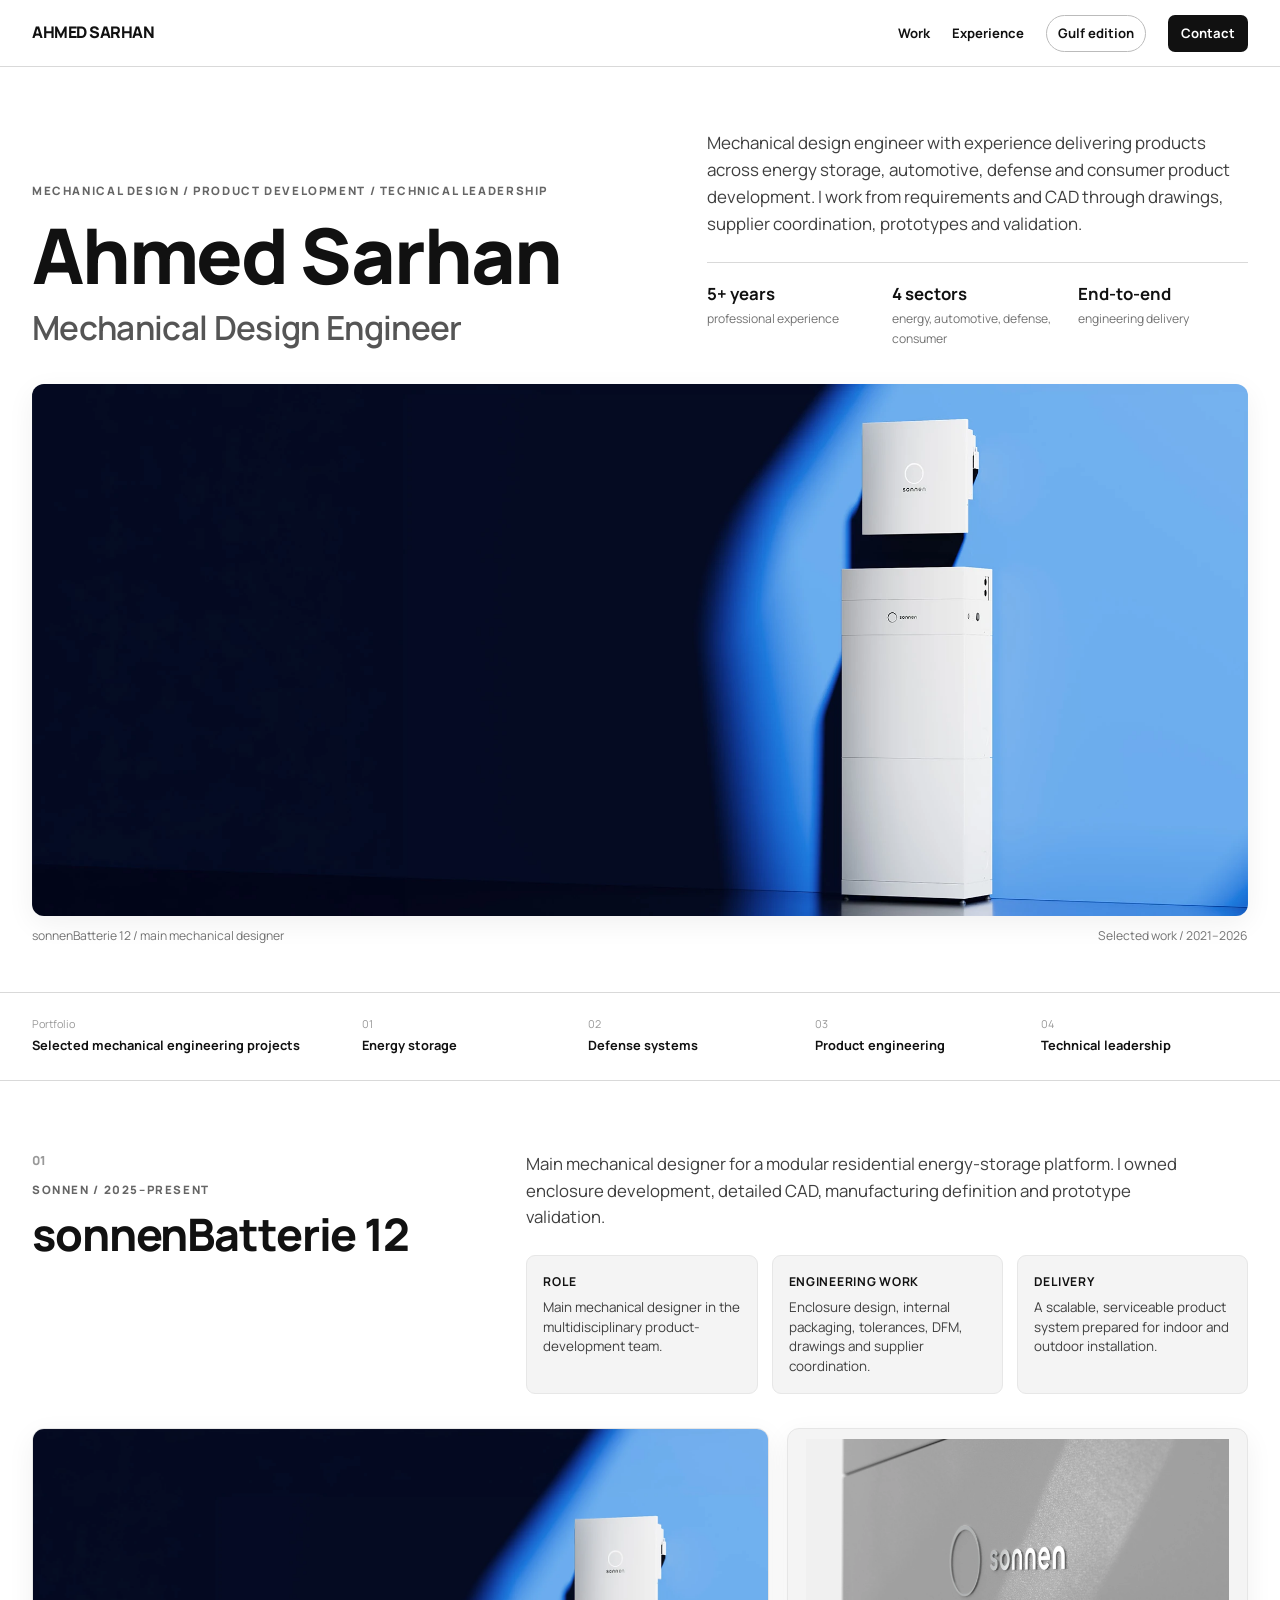
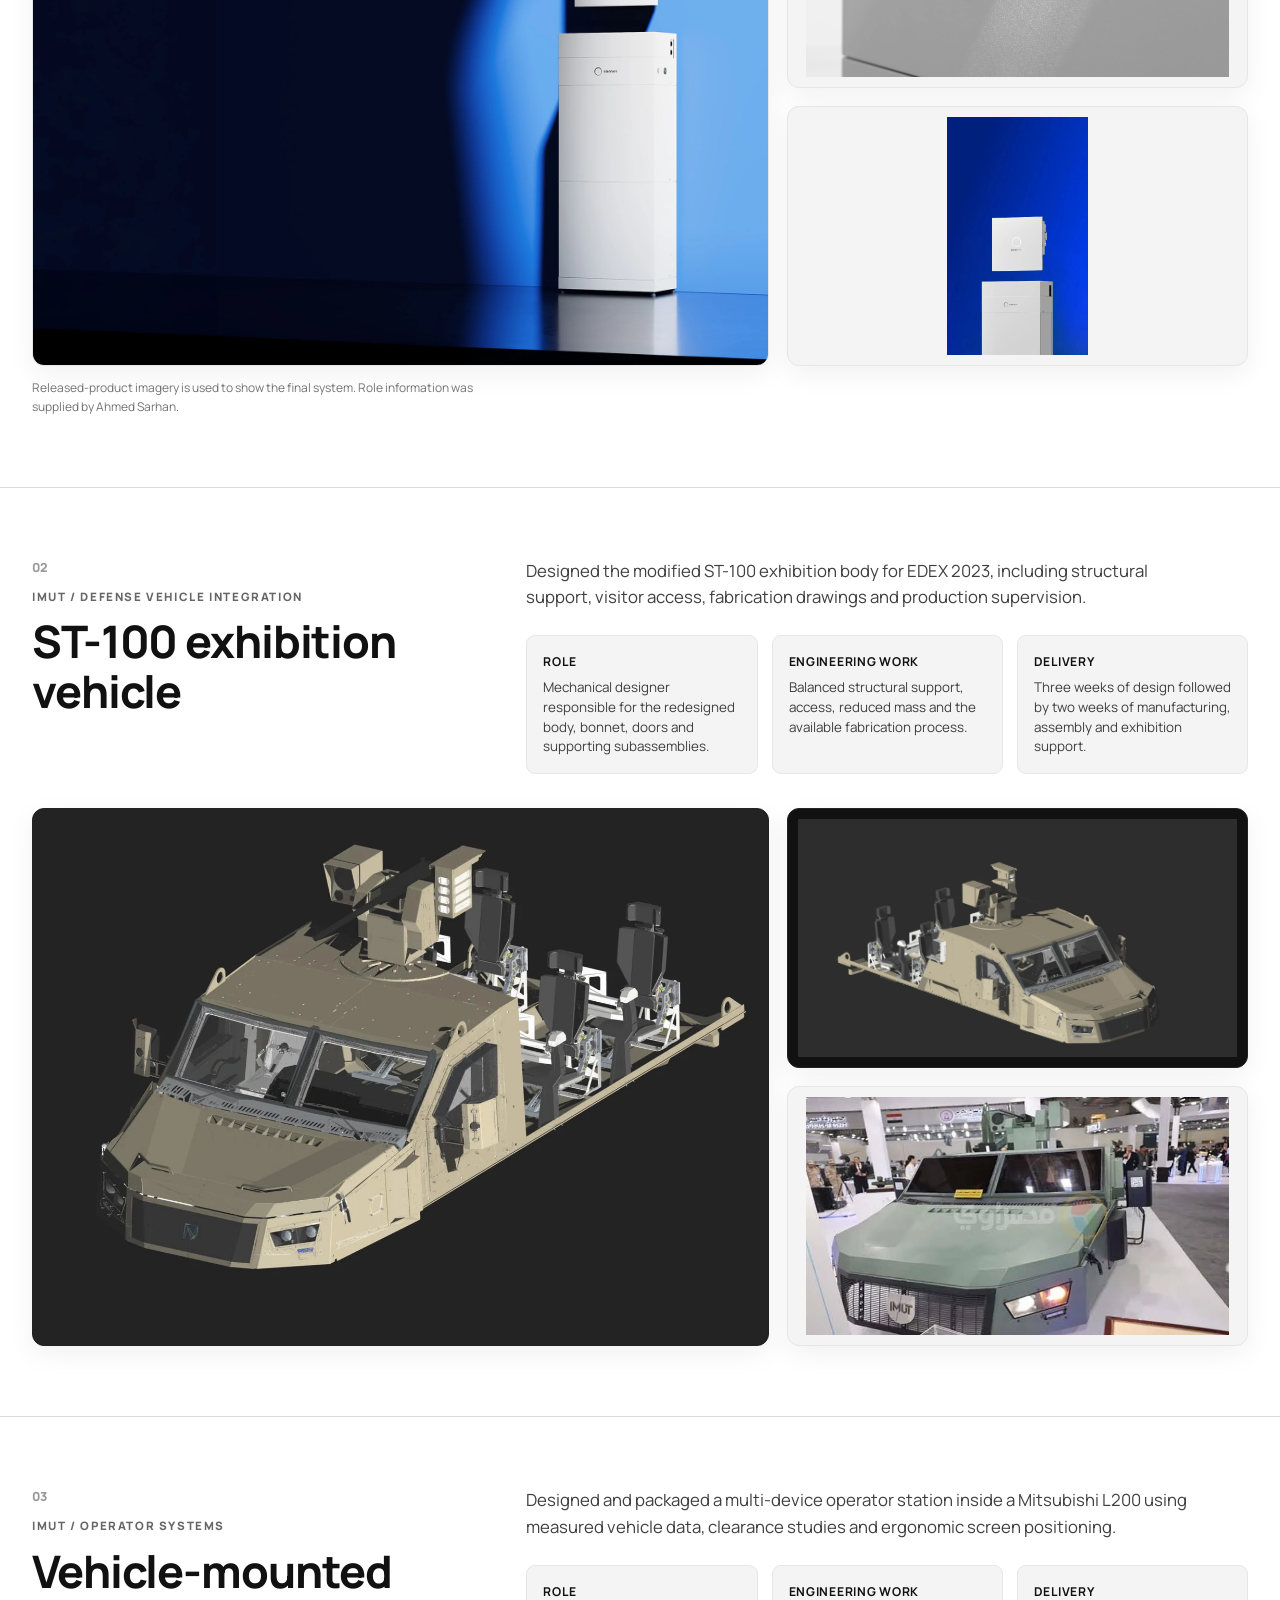
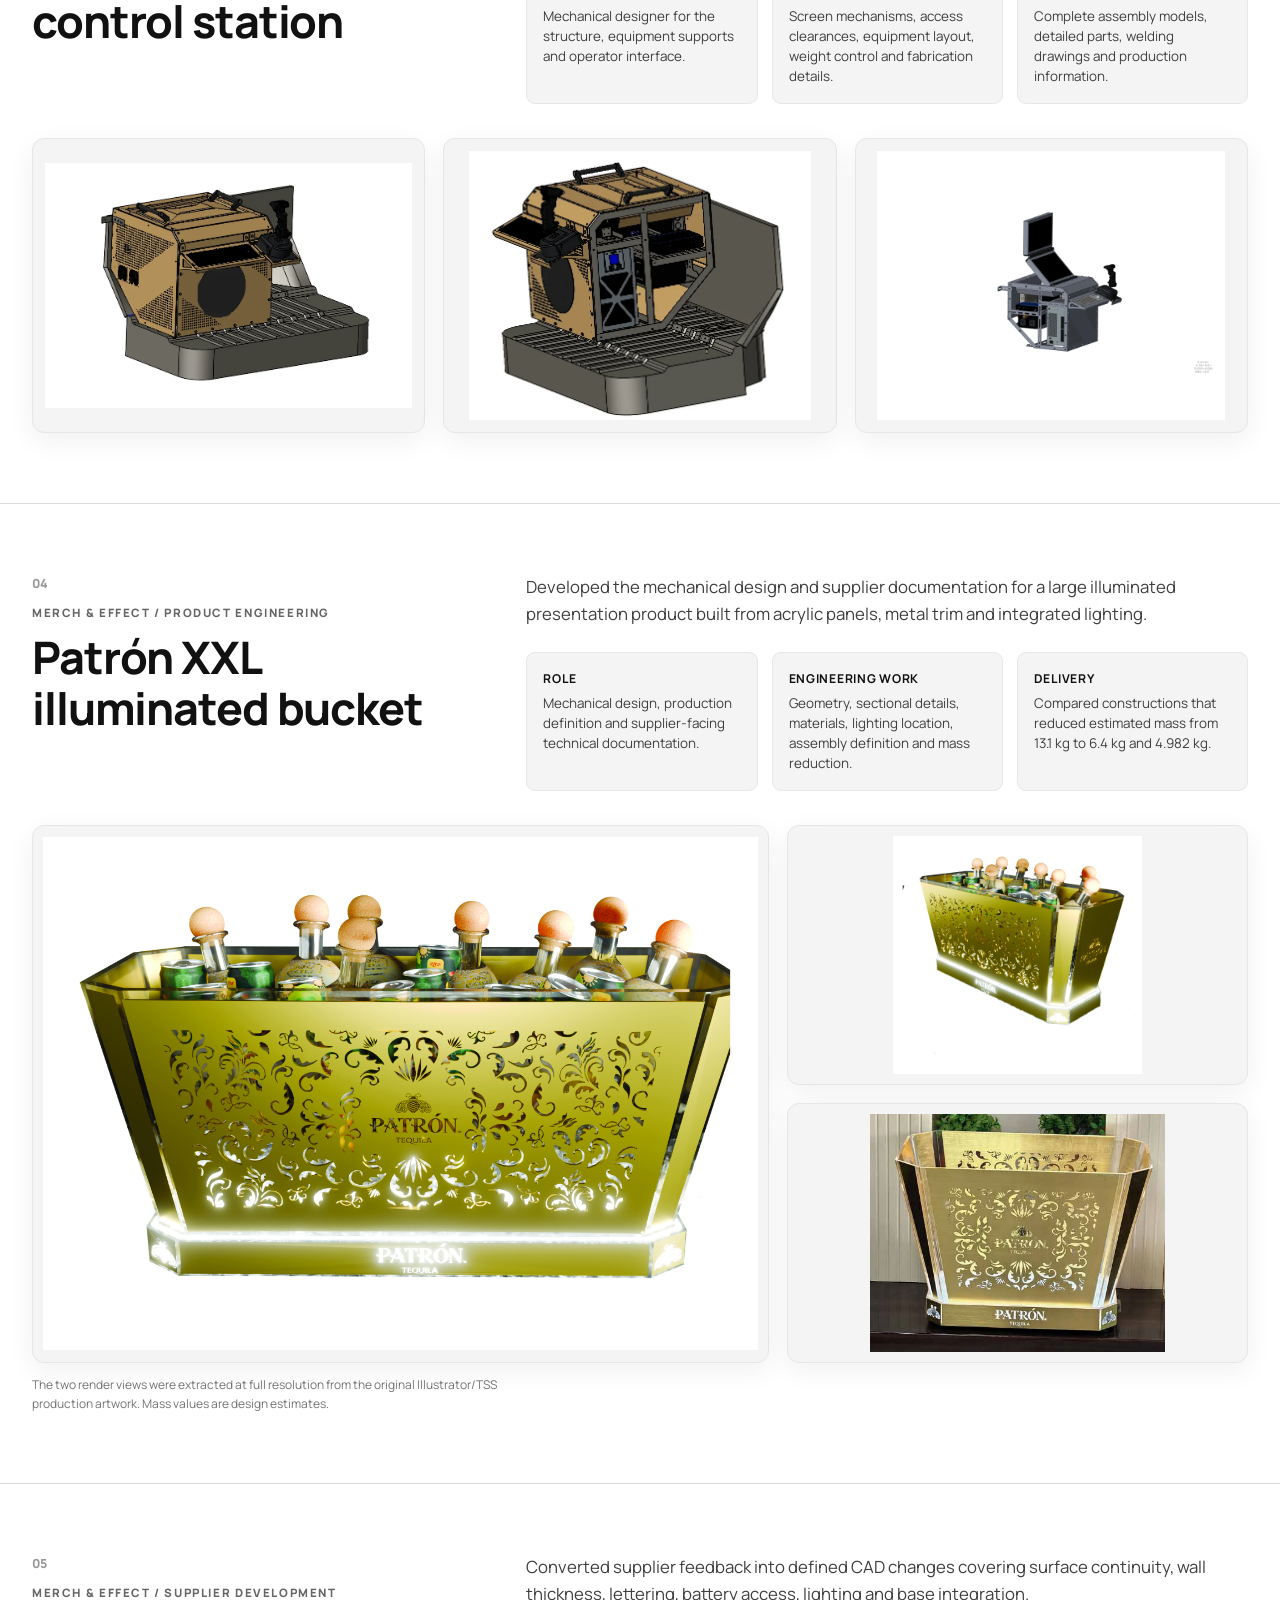
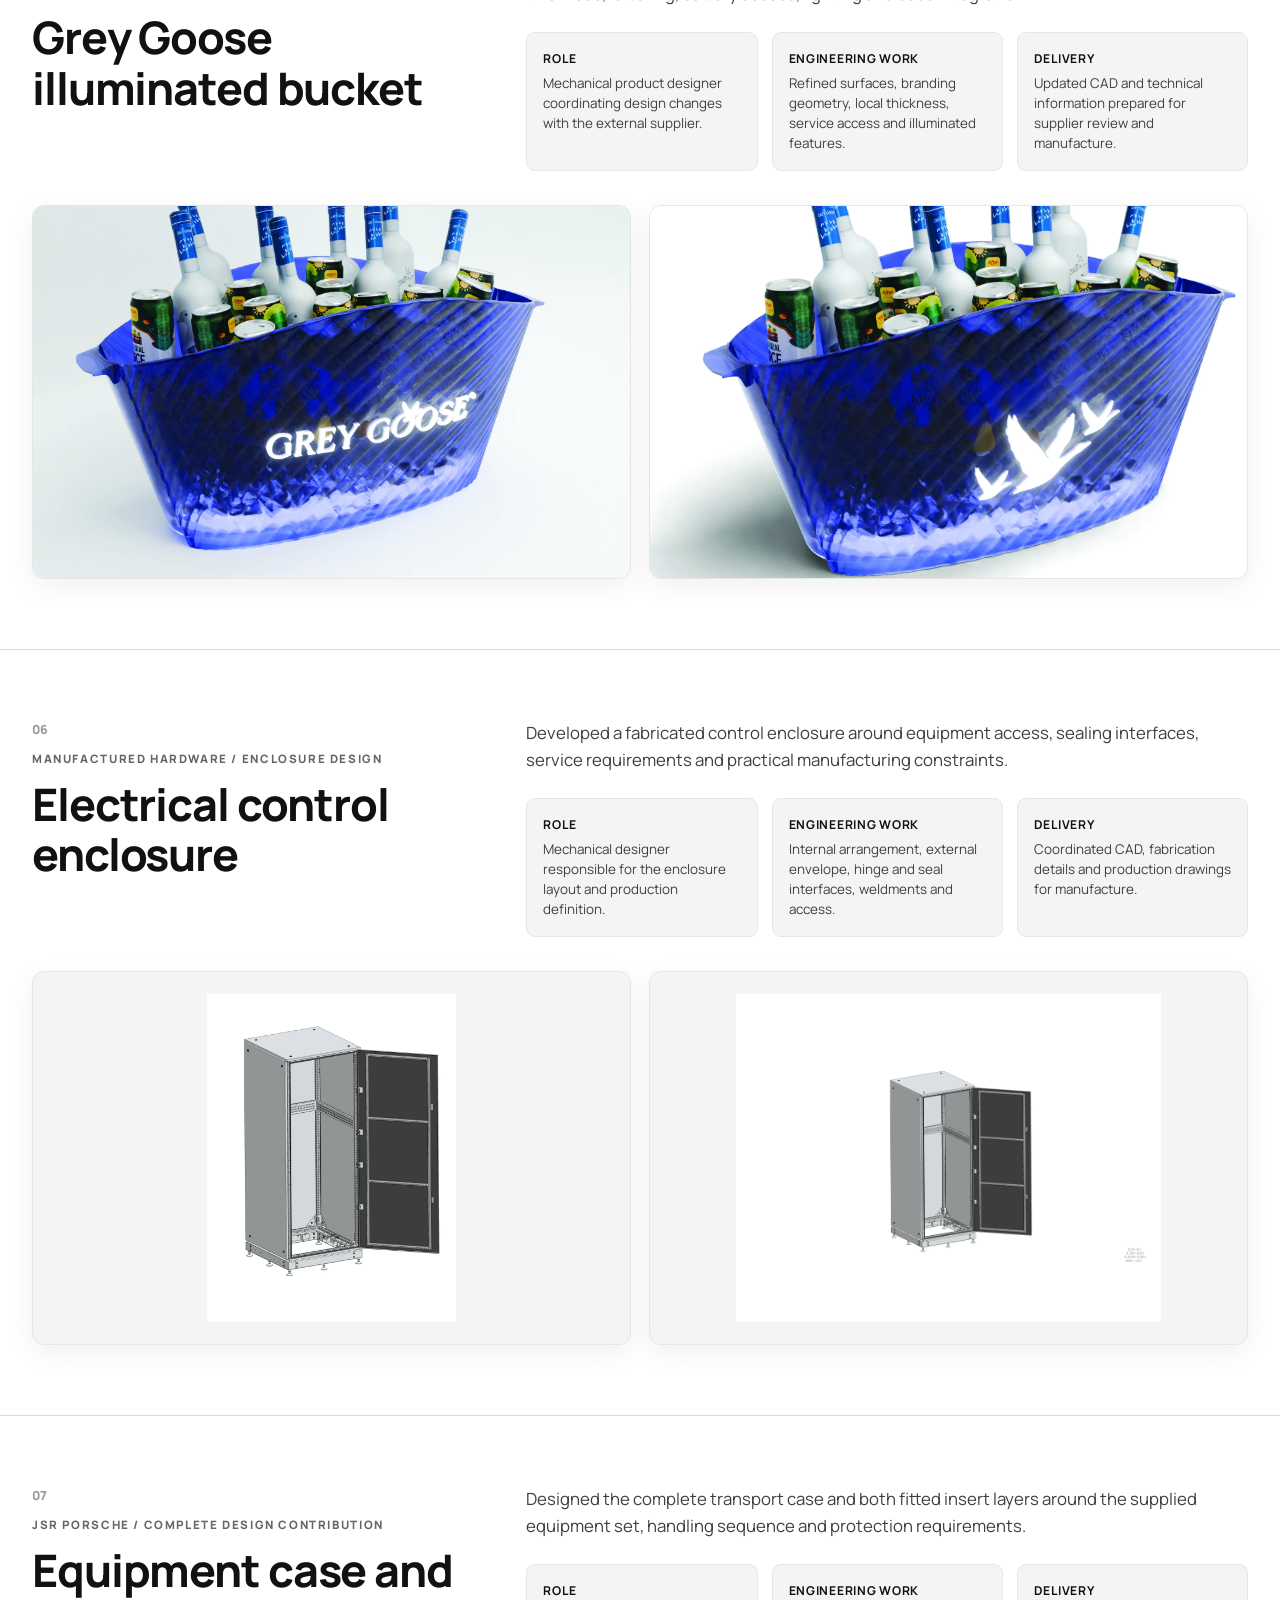
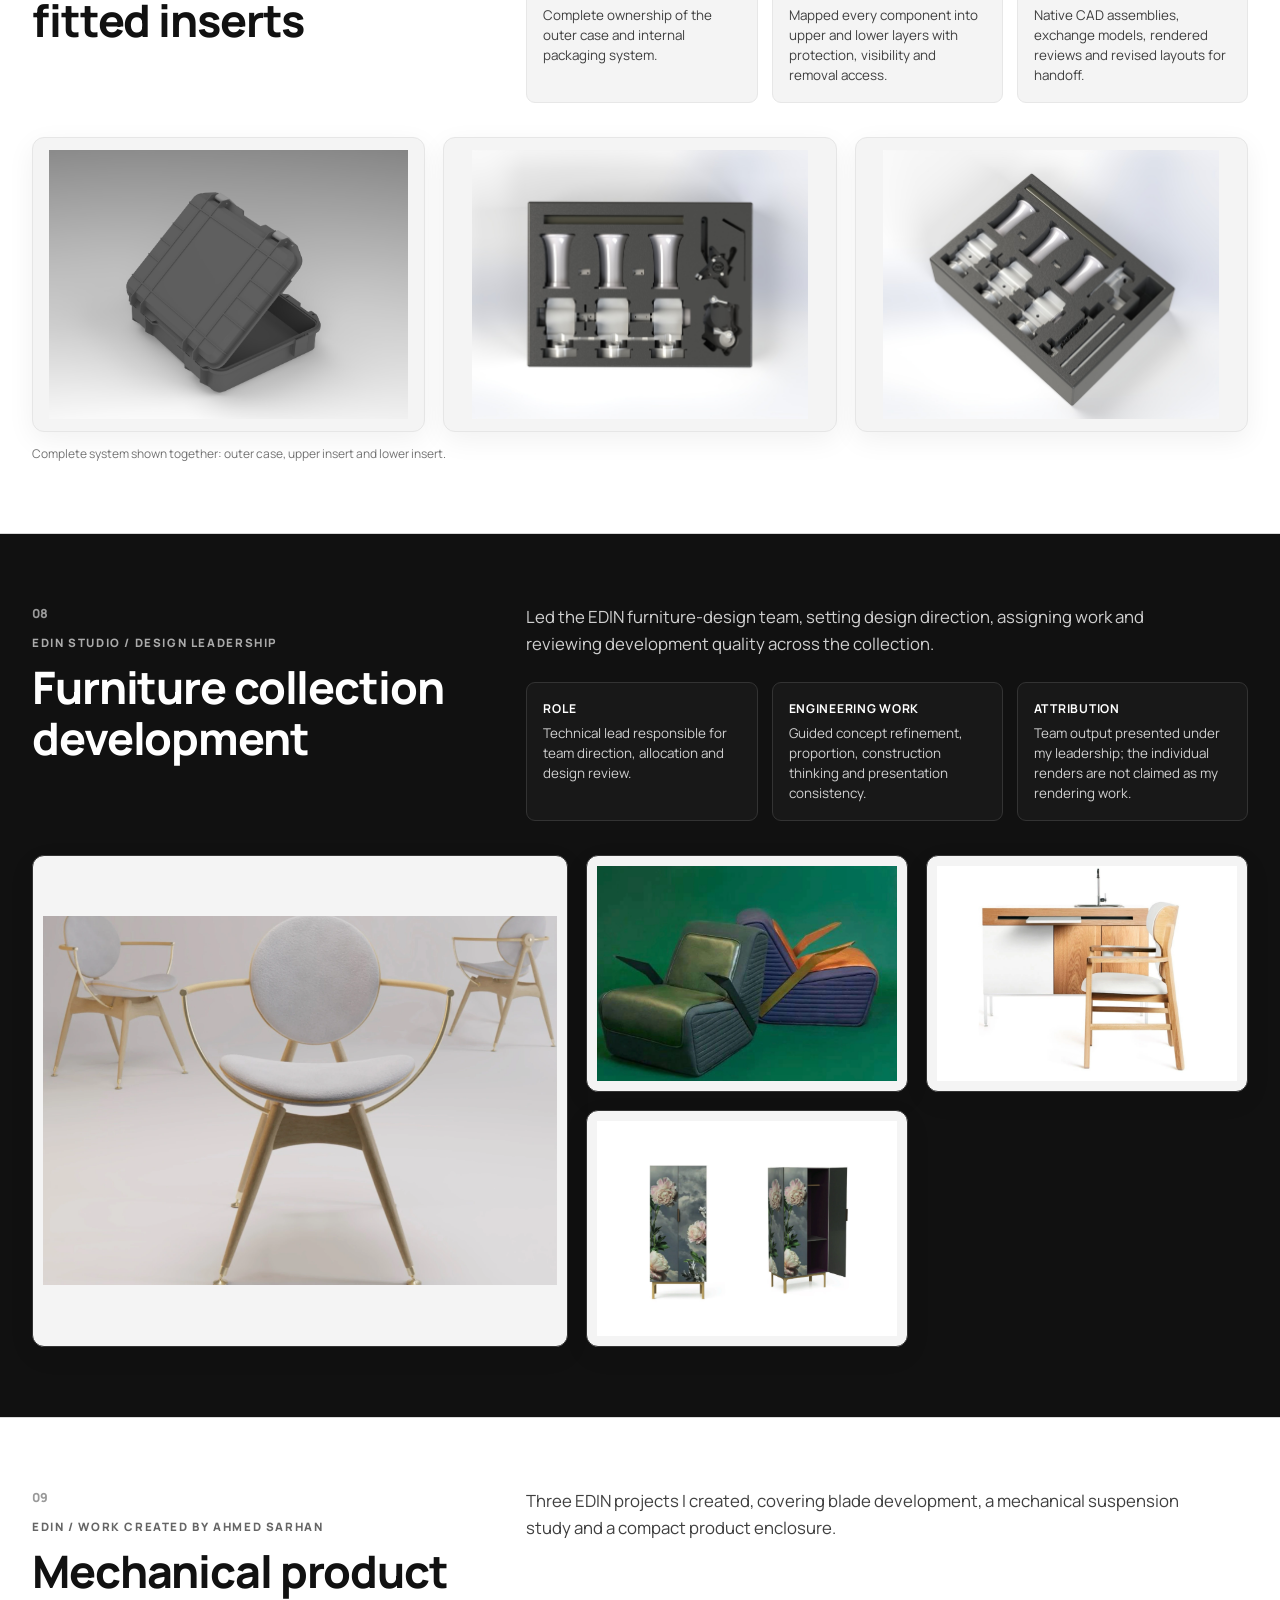
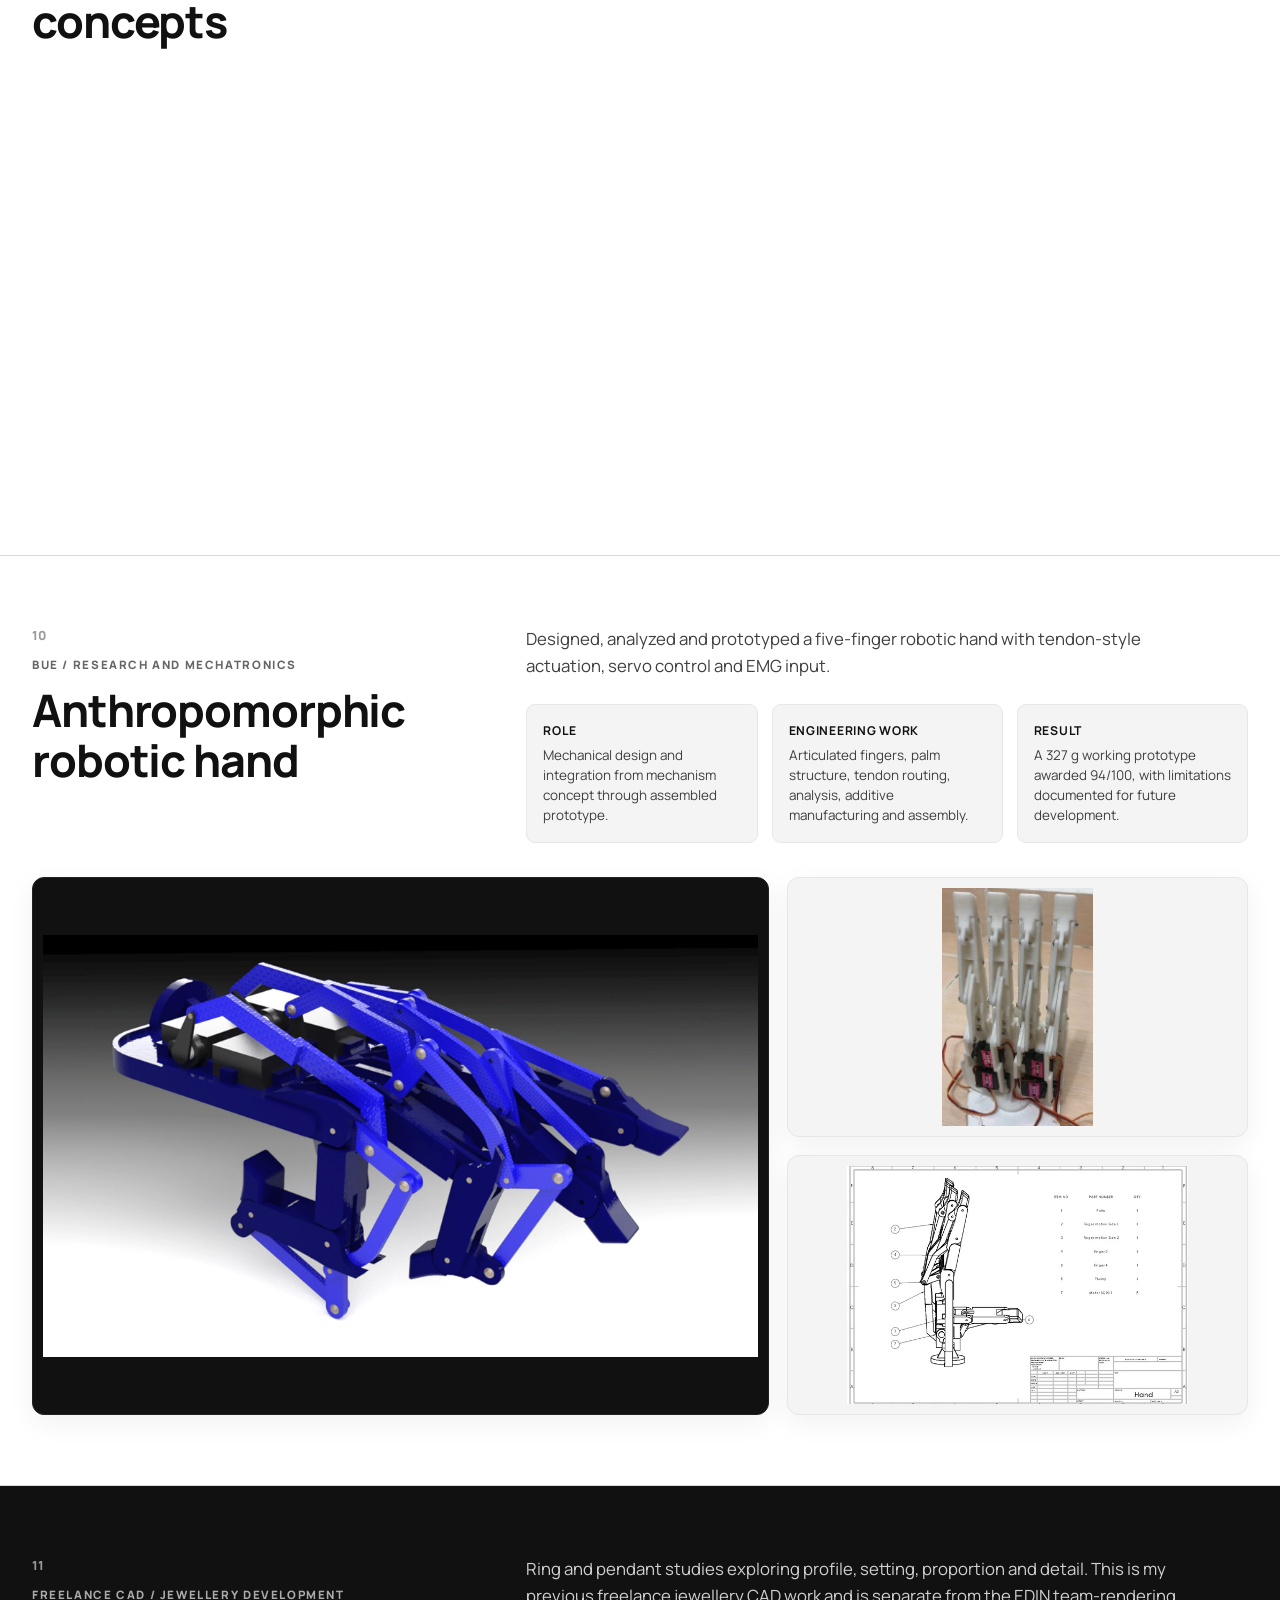
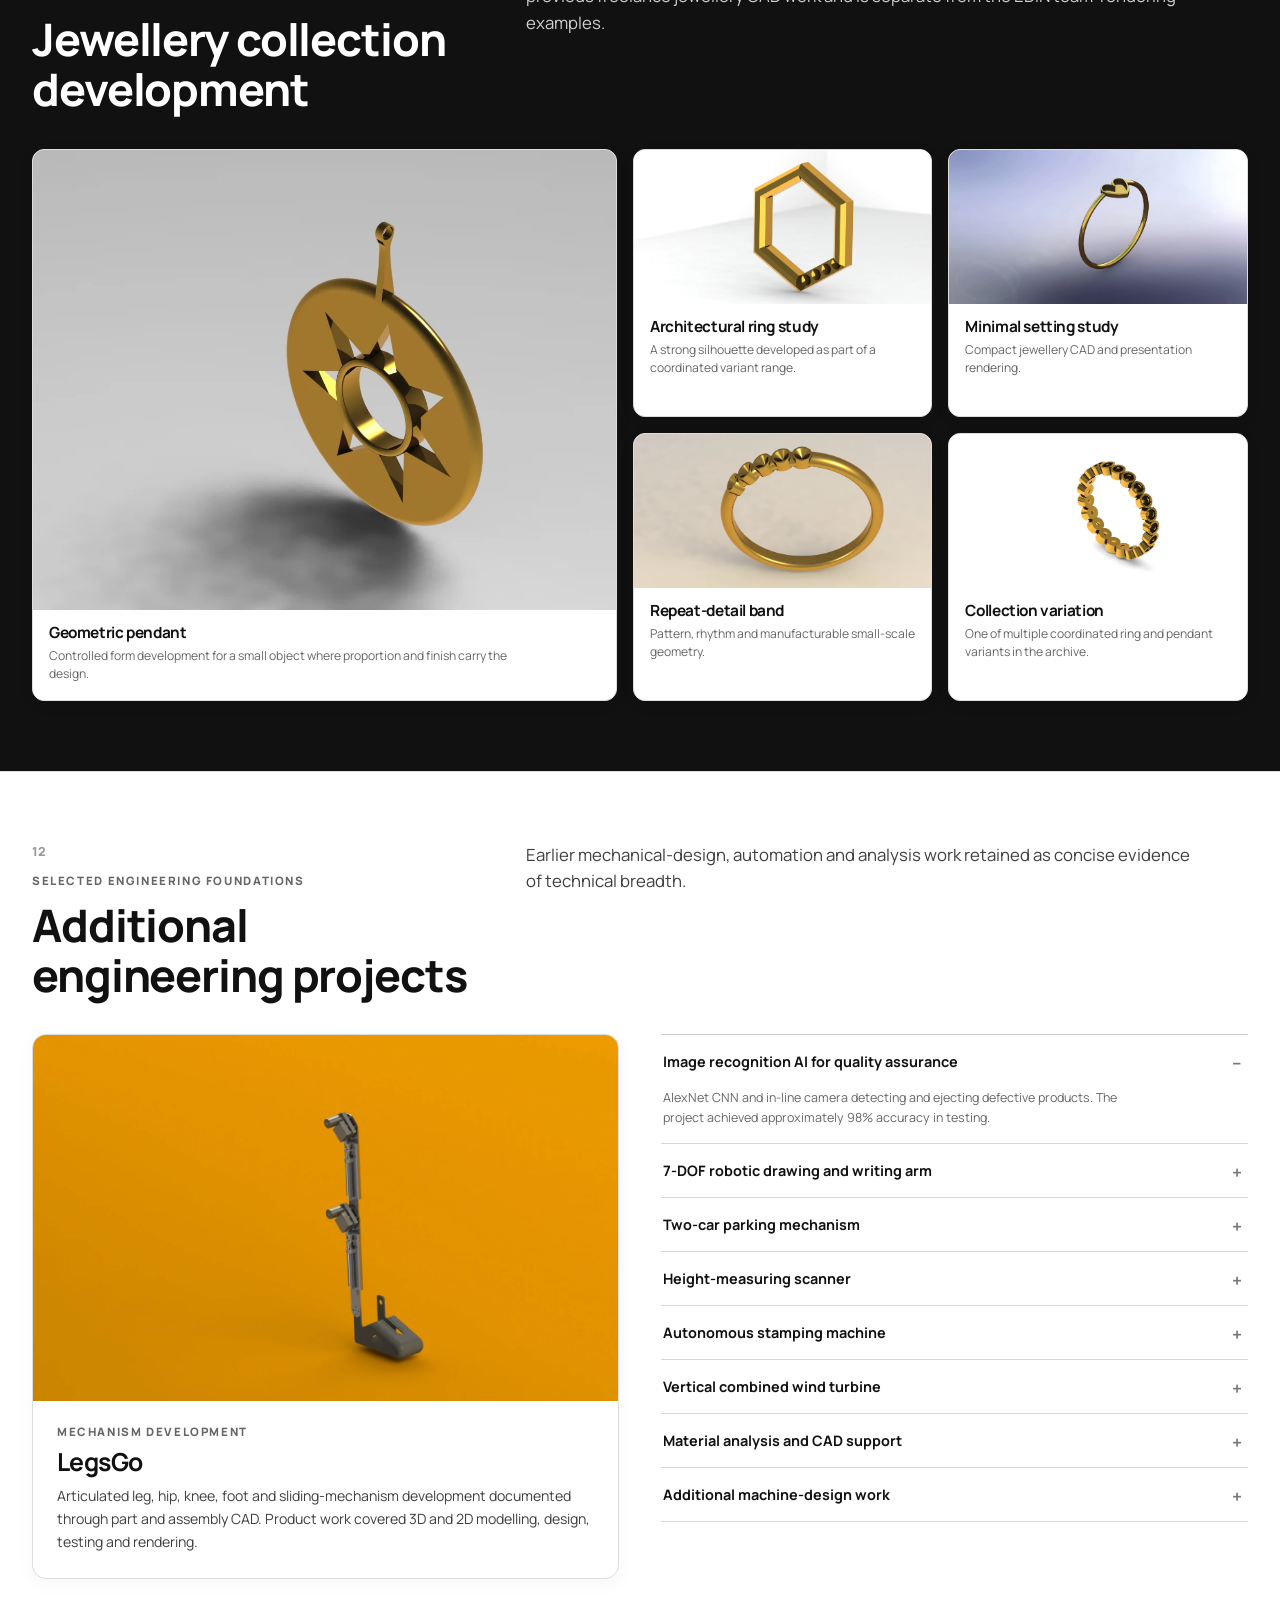
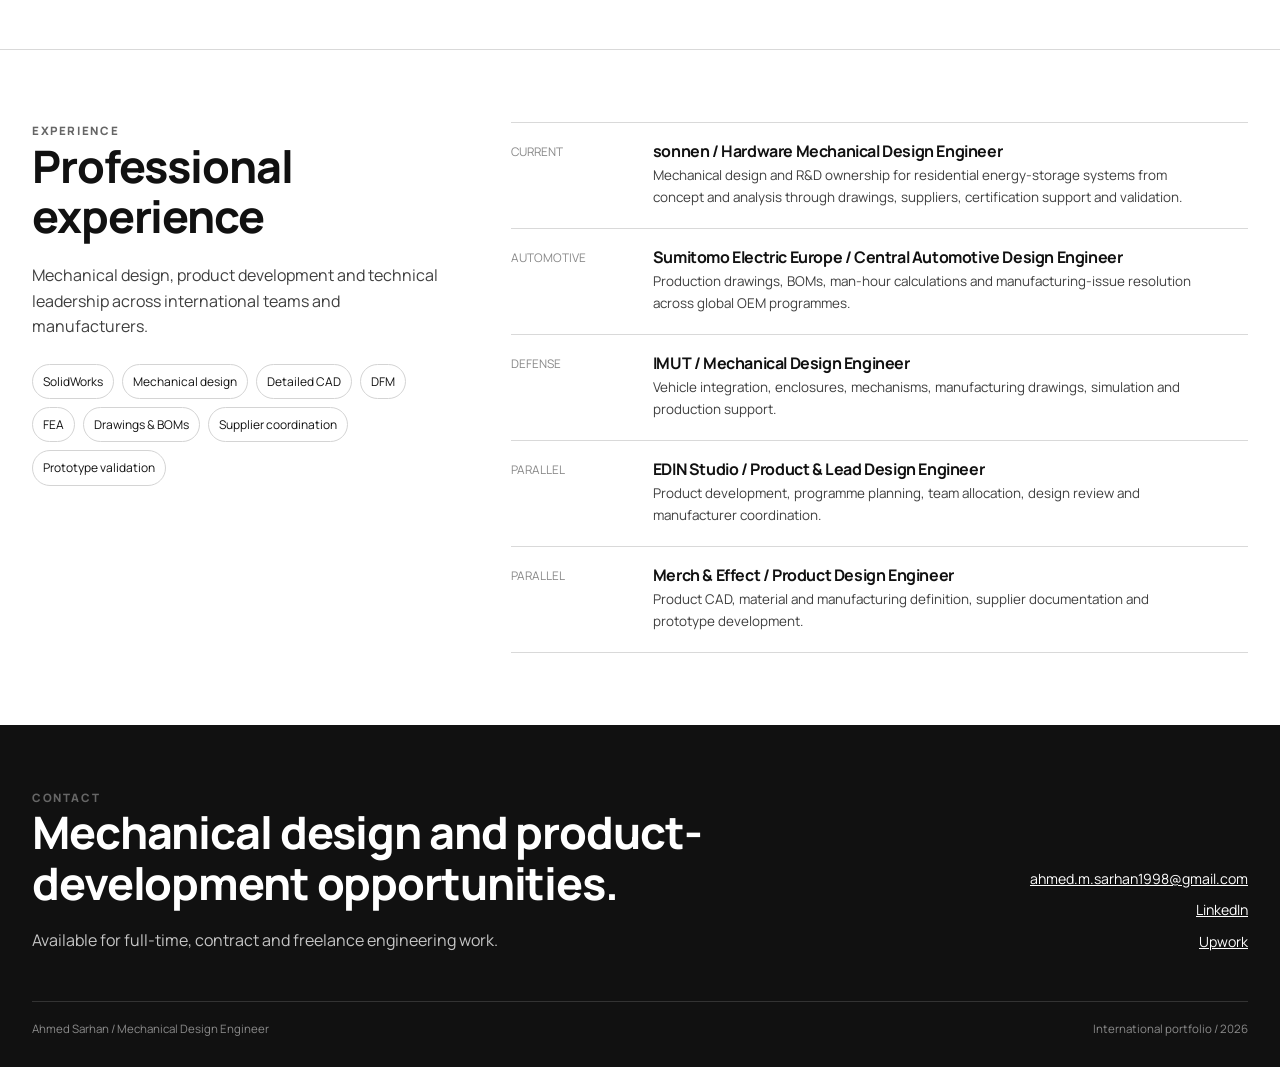
==== commit a3bc646d: "Add jewellery and additional projects sections" ====
--- a/index.html
+++ b/index.html
@@ -74,6 +74,33 @@
   <div class="role"><time>Parallel</time><div><h3>EDIN Studio / Product &amp; Lead Design Engineer</h3><p>Product development, programme planning, team allocation, design review and manufacturer coordination.</p></div></div>
   <div class="role"><time>Parallel</time><div><h3>Merch &amp; Effect / Product Design Engineer</h3><p>Product CAD, material and manufacturing definition, supplier documentation and prototype development.</p></div></div>
 </div></div></section>
+<section class="case band" id="jewellery"><div class="wrap">
+  <div class="case-head"><div class="case-title"><span class="number">11</span><div class="eyebrow">Freelance CAD / jewellery development</div><h2>Jewellery collection development</h2></div><div><p class="lede">Ring and pendant studies exploring profile, setting, proportion and detail. This is my previous freelance jewellery CAD work and is separate from the EDIN team-rendering examples.</p></div></div>
+  <div class="jewellery-grid reveal">
+    <article class="jewellery-card jewellery-feature"><div class="jewellery-media"><img src="/assets/geometric-pendant-design.webp" alt="Geometric pendant CAD render"></div><div class="jewellery-copy"><h3>Geometric pendant</h3><p>Controlled form development for a small object where proportion and finish carry the design.</p></div></article>
+    <article class="jewellery-card"><div class="jewellery-media"><img src="/assets/geometric-ring-design.webp" alt="Architectural ring CAD study"></div><div class="jewellery-copy"><h3>Architectural ring study</h3><p>A strong silhouette developed as part of a coordinated variant range.</p></div></article>
+    <article class="jewellery-card"><div class="jewellery-media"><img src="/assets/freelance-ring-design.webp" alt="Minimal ring setting CAD study"></div><div class="jewellery-copy"><h3>Minimal setting study</h3><p>Compact jewellery CAD and presentation rendering.</p></div></article>
+    <article class="jewellery-card"><div class="jewellery-media"><img src="/assets/patterned-ring-design.webp" alt="Repeat-detail ring band CAD study"></div><div class="jewellery-copy"><h3>Repeat-detail band</h3><p>Pattern, rhythm and manufacturable small-scale geometry.</p></div></article>
+    <article class="jewellery-card"><div class="jewellery-media"><img src="/assets/jewellery-collection-variation.webp" alt="Jewellery collection ring variation"></div><div class="jewellery-copy"><h3>Collection variation</h3><p>One of multiple coordinated ring and pendant variants in the archive.</p></div></article>
+  </div>
+</div></section>
+
+<section class="case" id="additional-projects"><div class="wrap">
+  <div class="case-head"><div class="case-title"><span class="number">12</span><div class="eyebrow">Selected engineering foundations</div><h2>Additional engineering projects</h2></div><div><p class="lede">Earlier mechanical-design, automation and analysis work retained as concise evidence of technical breadth.</p></div></div>
+  <div class="project-archive reveal">
+    <article class="legsgo-feature"><div class="legsgo-media"><img src="/assets/legsgo-mechanical-assembly.webp" alt="LegsGo articulated mechanism orange render"></div><div class="legsgo-copy"><div class="eyebrow">Mechanism development</div><h3>LegsGo</h3><p>Articulated leg, hip, knee, foot and sliding-mechanism development documented through part and assembly CAD. Product work covered 3D and 2D modelling, design, testing and rendering.</p></div></article>
+    <div class="project-list">
+      <details open><summary>Image recognition AI for quality assurance</summary><p>AlexNet CNN and in-line camera detecting and ejecting defective products. The project achieved approximately 98% accuracy in testing.</p></details>
+      <details><summary>7-DOF robotic drawing and writing arm</summary><p>Full kinematic analysis with coordinate-system control programming. Work included manipulator CAD, laser-cut parts, servo control and prototype evaluation.</p></details>
+      <details><summary>Two-car parking mechanism</summary><p>Graduation design project covering concept development, kinematics, structural analysis and manufacturing detail. The project received 91/100.</p></details>
+      <details><summary>Height-measuring scanner</summary><p>Infrared and ultrasonic sensors mounted on a servo scan head. Height was derived using the Pythagorean theorem.</p></details>
+      <details><summary>Autonomous stamping machine</summary><p>Concept selection, CAD, infrared sensing, servo actuation and Arduino control. Included for its hands-on automation work.</p></details>
+      <details><summary>Vertical combined wind turbine</summary><p>Mechanical-design project retained in the portfolio archive. Presented here as part of the wider engineering project record.</p></details>
+      <details><summary>Material analysis and CAD support</summary><p>MATLAB data processing, CAD profiles and drawings supporting a hot-forging research workflow. Associated thesis authorship remains separate.</p></details>
+      <details><summary>Additional machine-design work</summary><p>Forklift assemblies, crushing roller and gearbox, suspension components, access-gate assessment and composite-material coursework.</p></details>
+    </div>
+  </div>
+</div></section>
 </main>
 <footer><div class="wrap"><div class="footer-grid"><div><div class="eyebrow">Contact</div><h2>Mechanical design and product-development opportunities.</h2><p style="margin-top:20px">Available for full-time, contract and freelance engineering work.</p></div><div class="footer-links"><a href="mailto:ahmed.m.sarhan1998@gmail.com">ahmed.m.sarhan1998@gmail.com</a><a href="https://www.linkedin.com/in/ahmed-sarhan-18b98417b/">LinkedIn</a><a href="https://www.upwork.com/freelancers/~0153926a6d11ad8a23">Upwork</a></div></div><div class="footline"><span>Ahmed Sarhan / Mechanical Design Engineer</span><span>International portfolio / 2026</span></div></div></footer>
 <script>const o=new IntersectionObserver(es=>es.forEach(e=>{if(e.isIntersecting){e.target.classList.add('visible');o.unobserve(e.target)}}),{threshold:.08});document.querySelectorAll('.reveal').forEach(e=>o.observe(e));</script>
--- a/styles.css
+++ b/styles.css
@@ -1,18 +1,53 @@
 @import url('/base.css');
 
+main{display:flex;flex-direction:column}
+.experience{order:99}
 .case{scroll-margin-top:66px}
 .visual-grid{grid-template-columns:1.6fr 1fr;grid-template-rows:repeat(2,minmax(0,260px))}
 .visual-grid .hero-frame{grid-row:1/3;aspect-ratio:auto;height:100%}
 .visual-grid .small{aspect-ratio:auto;height:100%}
 .visual-grid .small img{object-fit:contain;padding:10px}
 
+.jewellery-grid{display:grid;grid-template-columns:1.25fr .64fr .64fr;grid-template-rows:repeat(2,minmax(0,268px));gap:16px}
+.jewellery-card{min-width:0;border:1px solid #ddd;border-radius:12px;background:#fff;overflow:hidden;box-shadow:0 4px 20px rgba(0,0,0,.035);transition:transform .3s ease,box-shadow .3s ease}
+.jewellery-card:hover{transform:translateY(-4px);box-shadow:0 10px 28px rgba(0,0,0,.08)}
+.jewellery-feature{grid-row:1/3;display:grid;grid-template-rows:minmax(0,1fr) auto}
+.jewellery-media{height:154px;overflow:hidden;background:#f3f3f3}
+.jewellery-feature .jewellery-media{height:auto;min-height:0}
+.jewellery-media img{width:100%;height:100%;object-fit:cover;transition:transform .35s ease}
+.jewellery-card:hover .jewellery-media img{transform:scale(1.03)}
+.jewellery-copy{padding:14px 16px 16px}
+.jewellery-copy h3{font-size:.96rem;margin:0 0 6px;color:#111}
+.jewellery-copy p{font-size:.76rem;line-height:1.5;color:#666}
+.project-archive{display:grid;grid-template-columns:1fr 1fr;gap:42px;align-items:start}
+.legsgo-feature{border:1px solid #ddd;border-radius:14px;overflow:hidden;background:#fff;box-shadow:0 4px 20px rgba(0,0,0,.04)}
+.legsgo-media{aspect-ratio:16/10;overflow:hidden;background:#e99a00}
+.legsgo-media img{width:100%;height:100%;object-fit:cover}
+.legsgo-copy{padding:22px 24px 25px}
+.legsgo-copy h3{font-size:1.55rem;margin:7px 0 9px}
+.legsgo-copy p{font-size:.88rem;line-height:1.62}
+.project-list{border-top:1px solid #ccc}
+.project-list details{border-bottom:1px solid #d7d7d7;padding:0 2px}
+.project-list summary{cursor:pointer;list-style:none;padding:15px 32px 15px 0;font-weight:700;font-size:.9rem;position:relative}
+.project-list summary::-webkit-details-marker{display:none}
+.project-list summary::after{content:'+';position:absolute;right:4px;top:14px;font-size:1.1rem;color:#777}
+.project-list details[open] summary::after{content:'−'}
+.project-list p{padding:0 32px 16px 0;font-size:.78rem;line-height:1.55;color:#666;max-width:62ch}
+
 @media(max-width:900px){
   .visual-grid{grid-template-columns:1fr 1fr;grid-template-rows:auto}
   .visual-grid .hero-frame{grid-column:1/-1;grid-row:auto;aspect-ratio:16/9;height:auto}
   .visual-grid .small{aspect-ratio:4/3;height:auto}
+  .jewellery-grid{grid-template-columns:1fr 1fr;grid-template-rows:auto}
+  .jewellery-feature{grid-column:1/-1;grid-row:auto}
+  .jewellery-feature .jewellery-media{height:360px}
+  .project-archive{grid-template-columns:1fr;gap:32px}
 }
 
 @media(max-width:600px){
   .visual-grid{grid-template-columns:1fr}
   .visual-grid .hero-frame{grid-column:auto;aspect-ratio:4/3}
+  .jewellery-grid{grid-template-columns:1fr}
+  .jewellery-feature{grid-column:auto}
+  .jewellery-feature .jewellery-media,.jewellery-media{height:240px}
 }
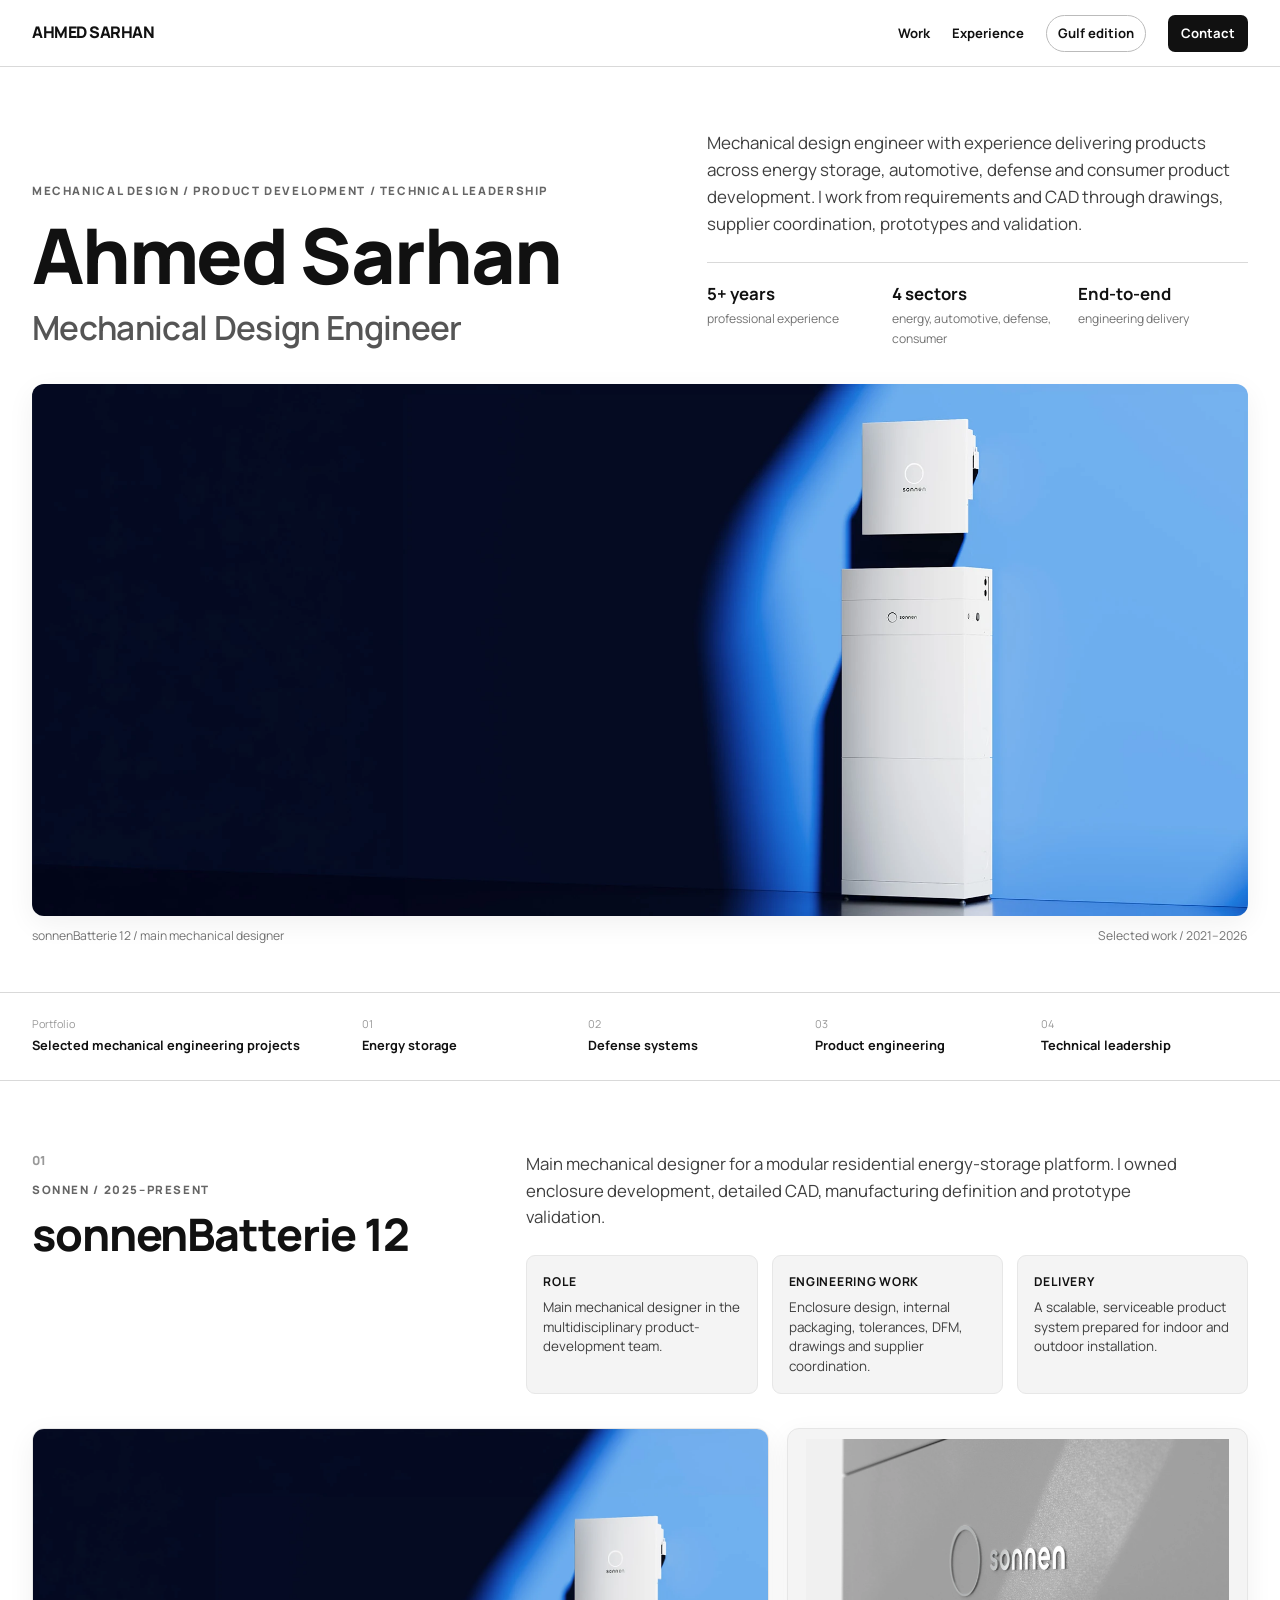
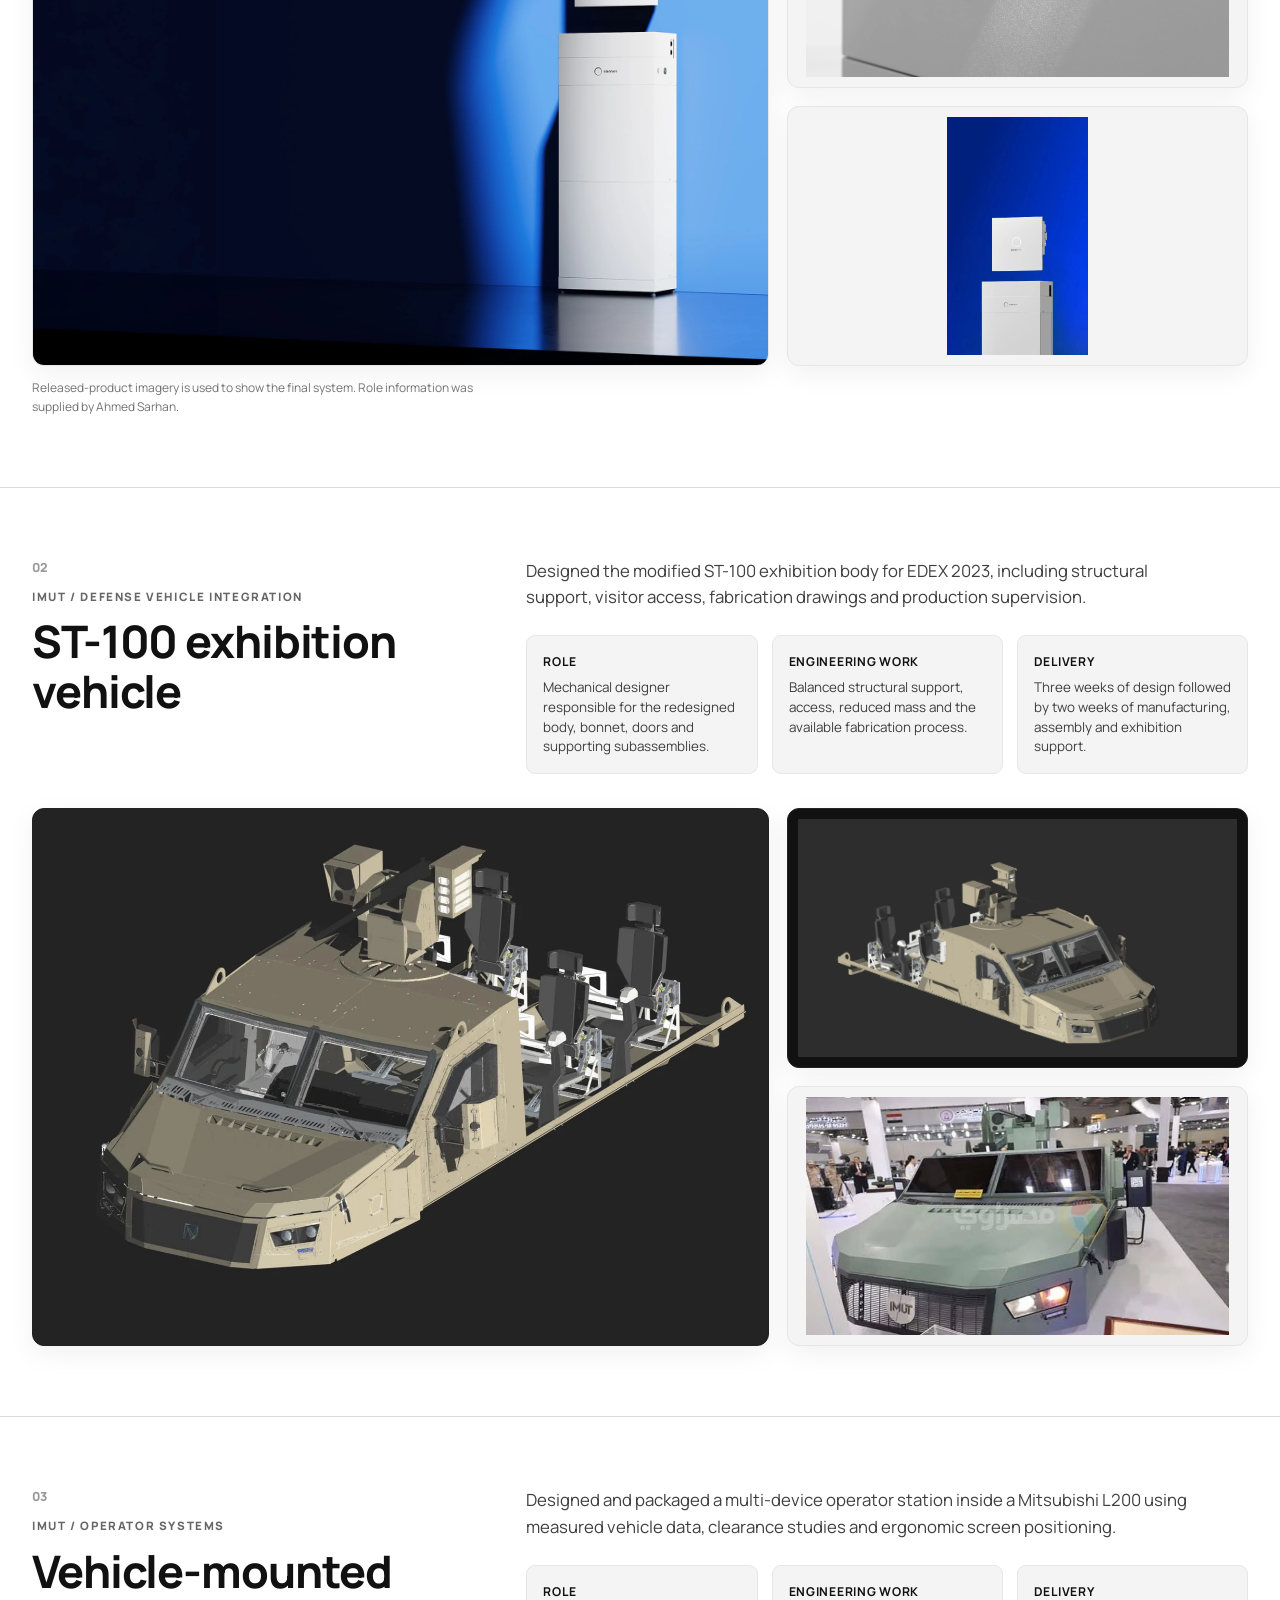
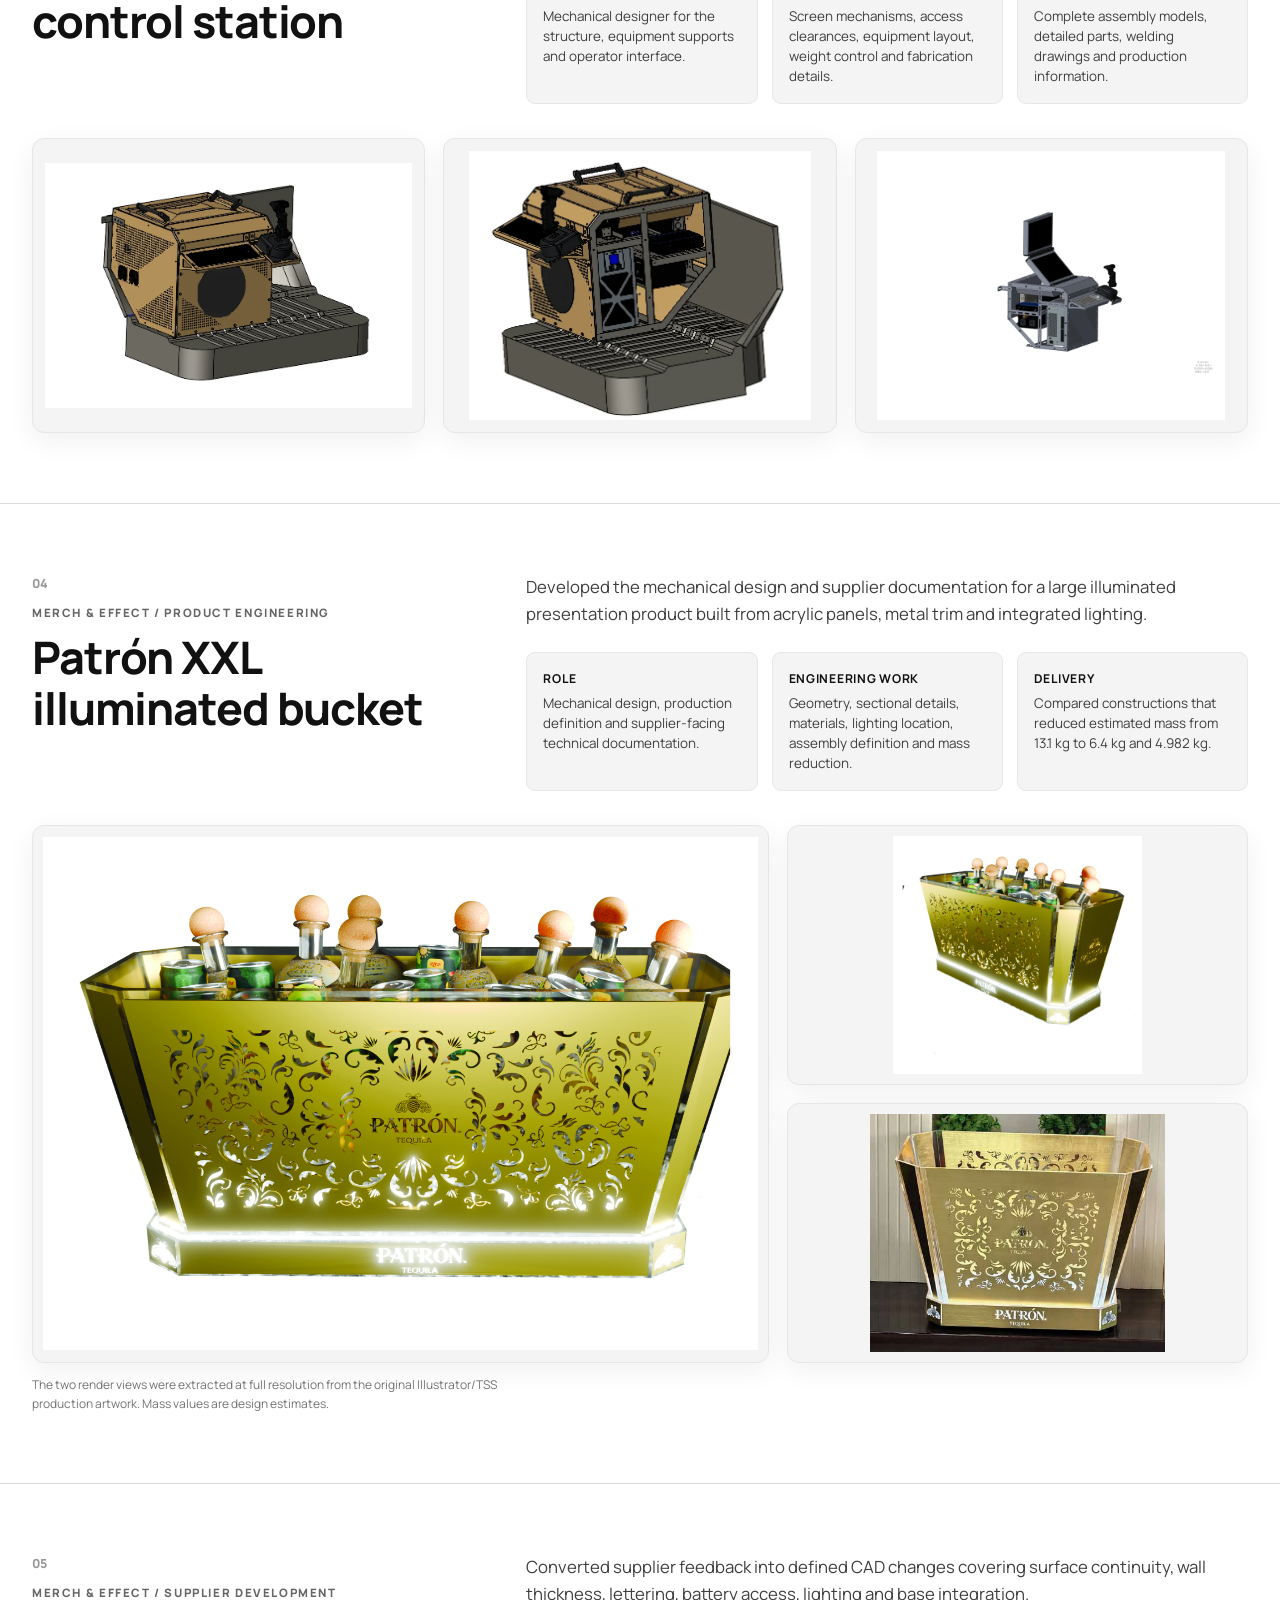
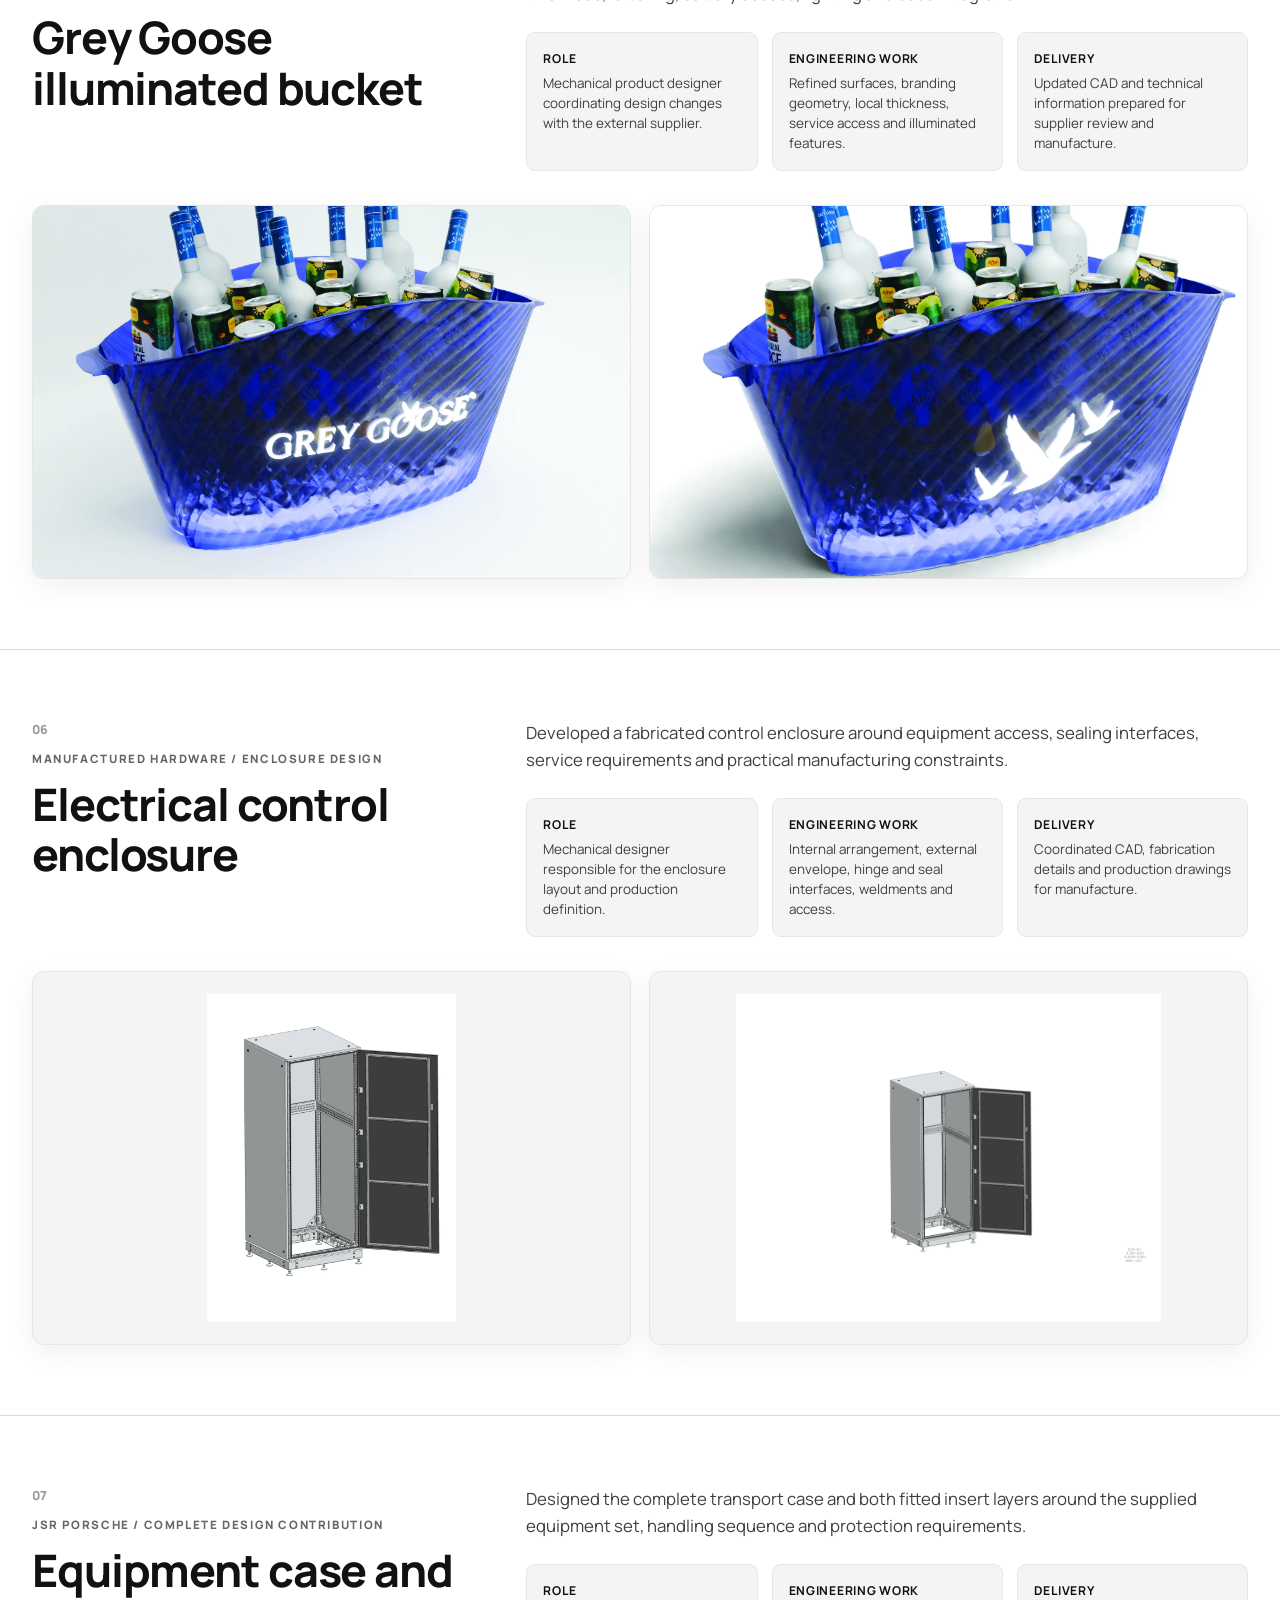
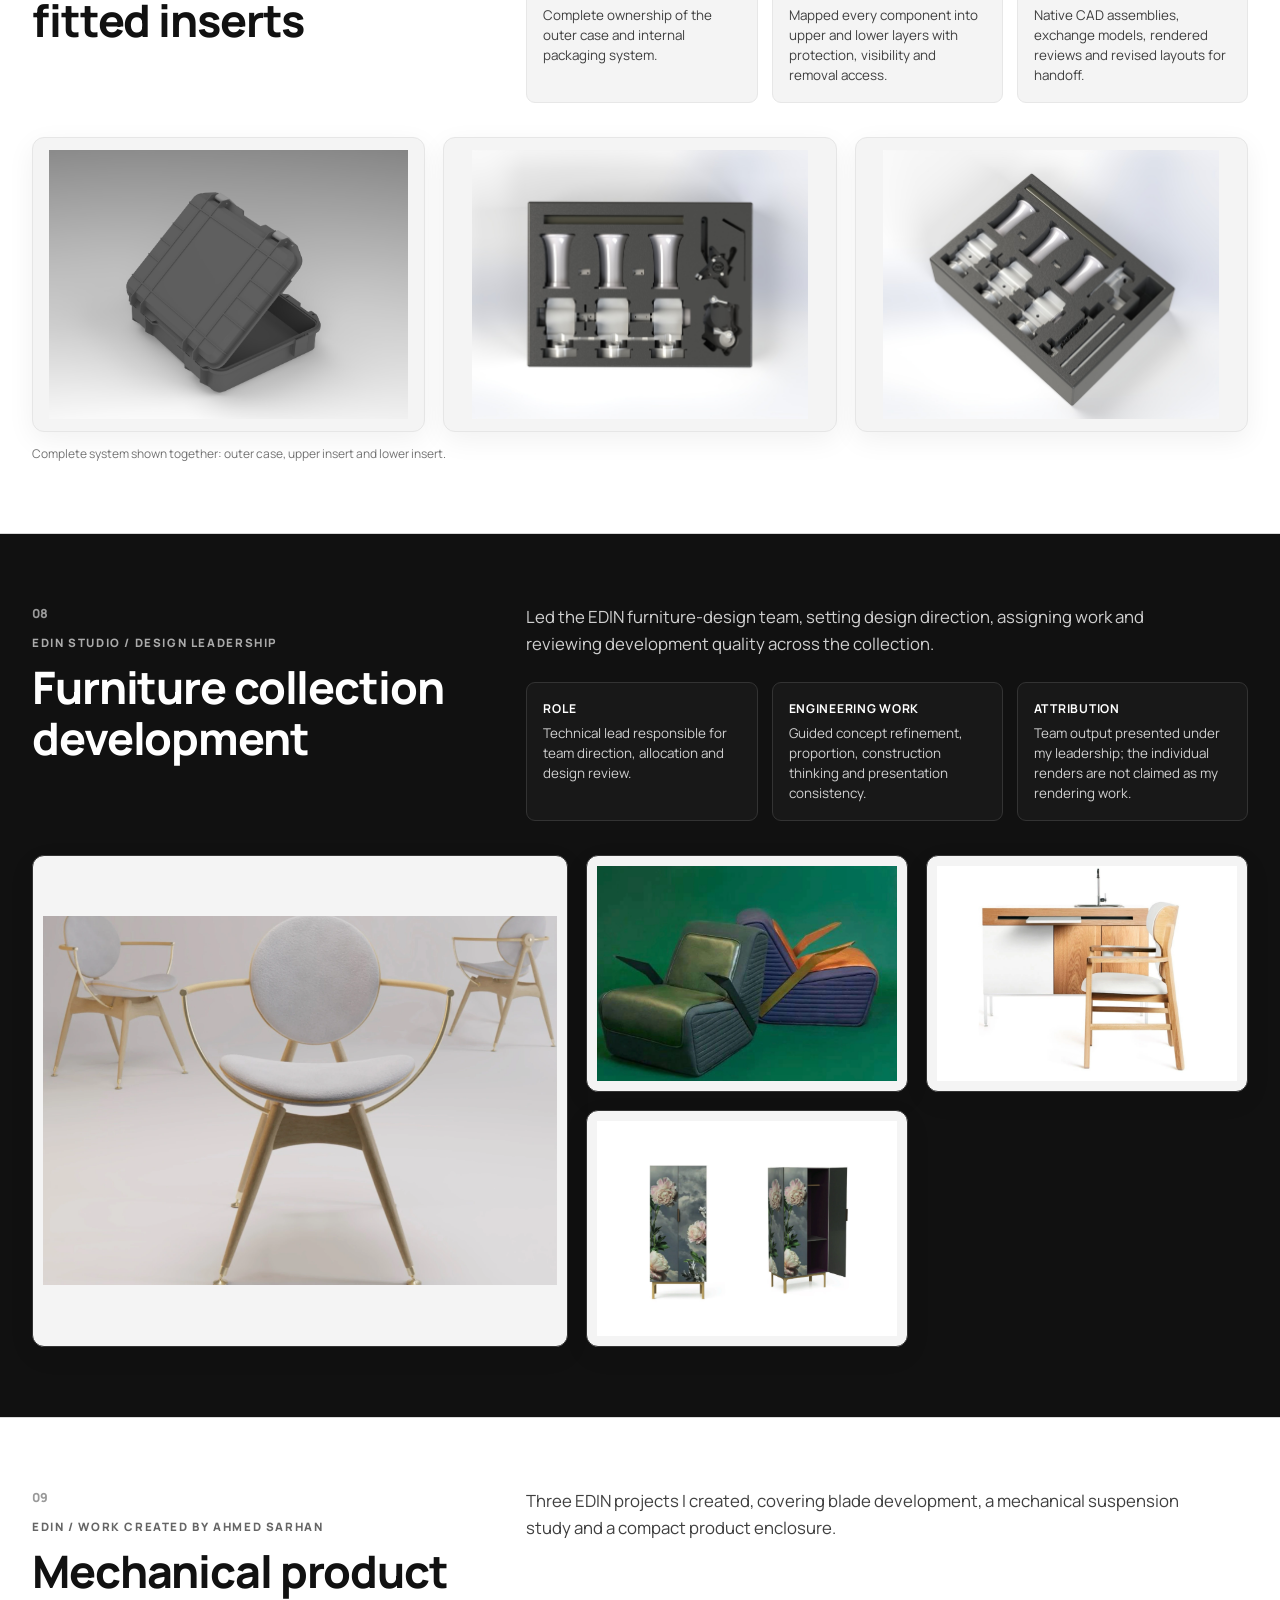
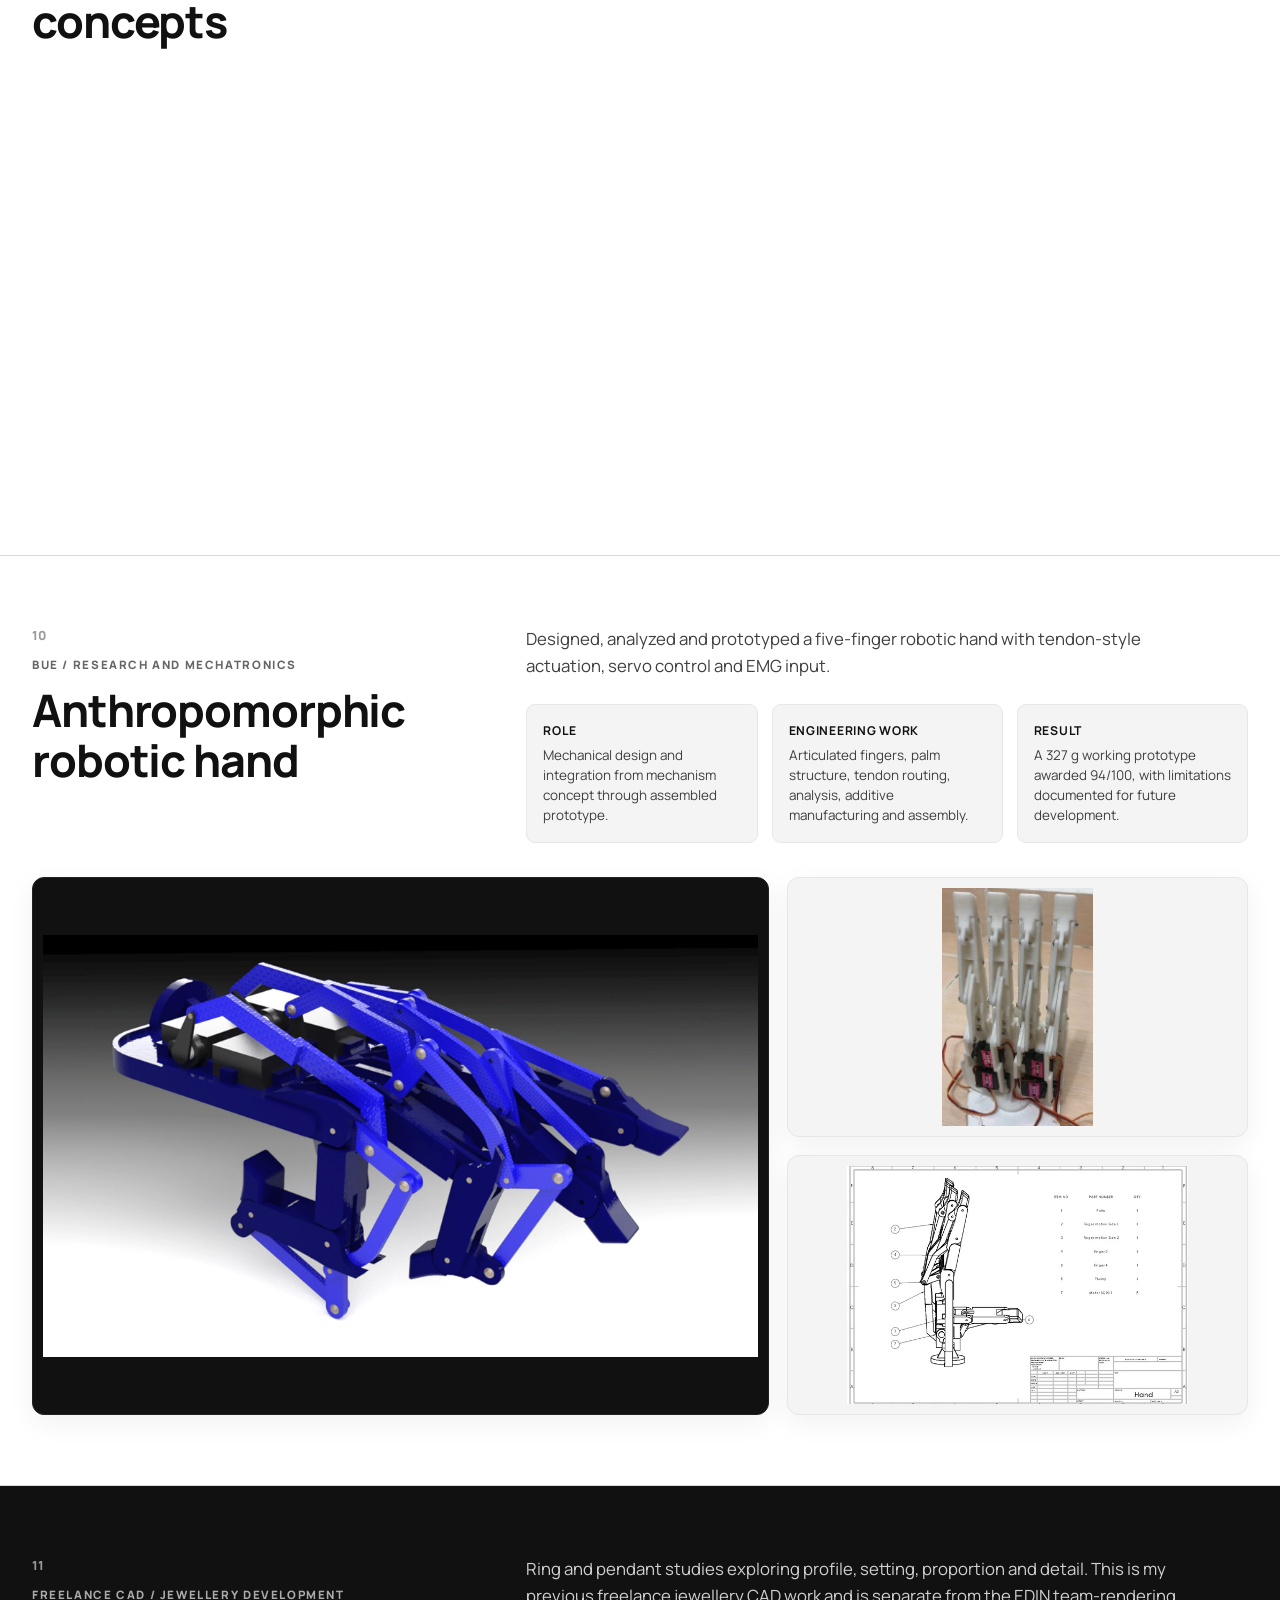
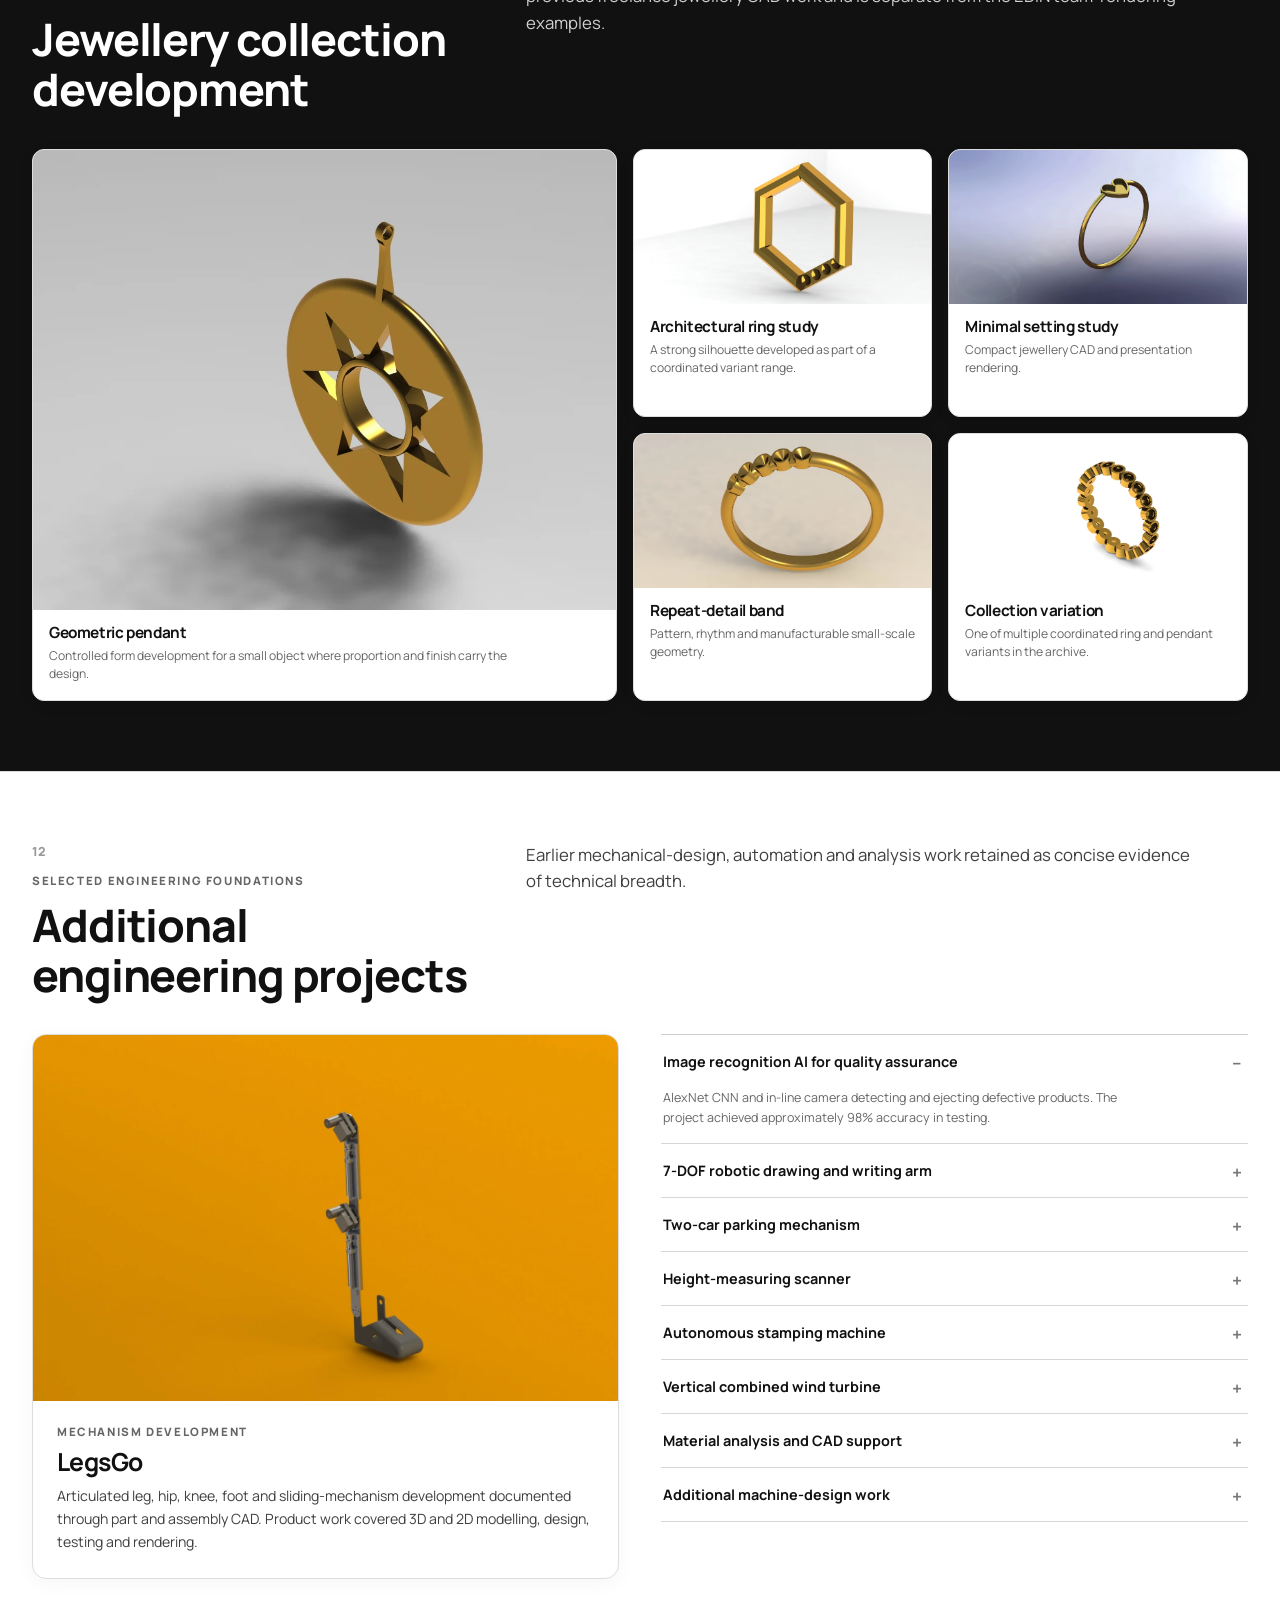
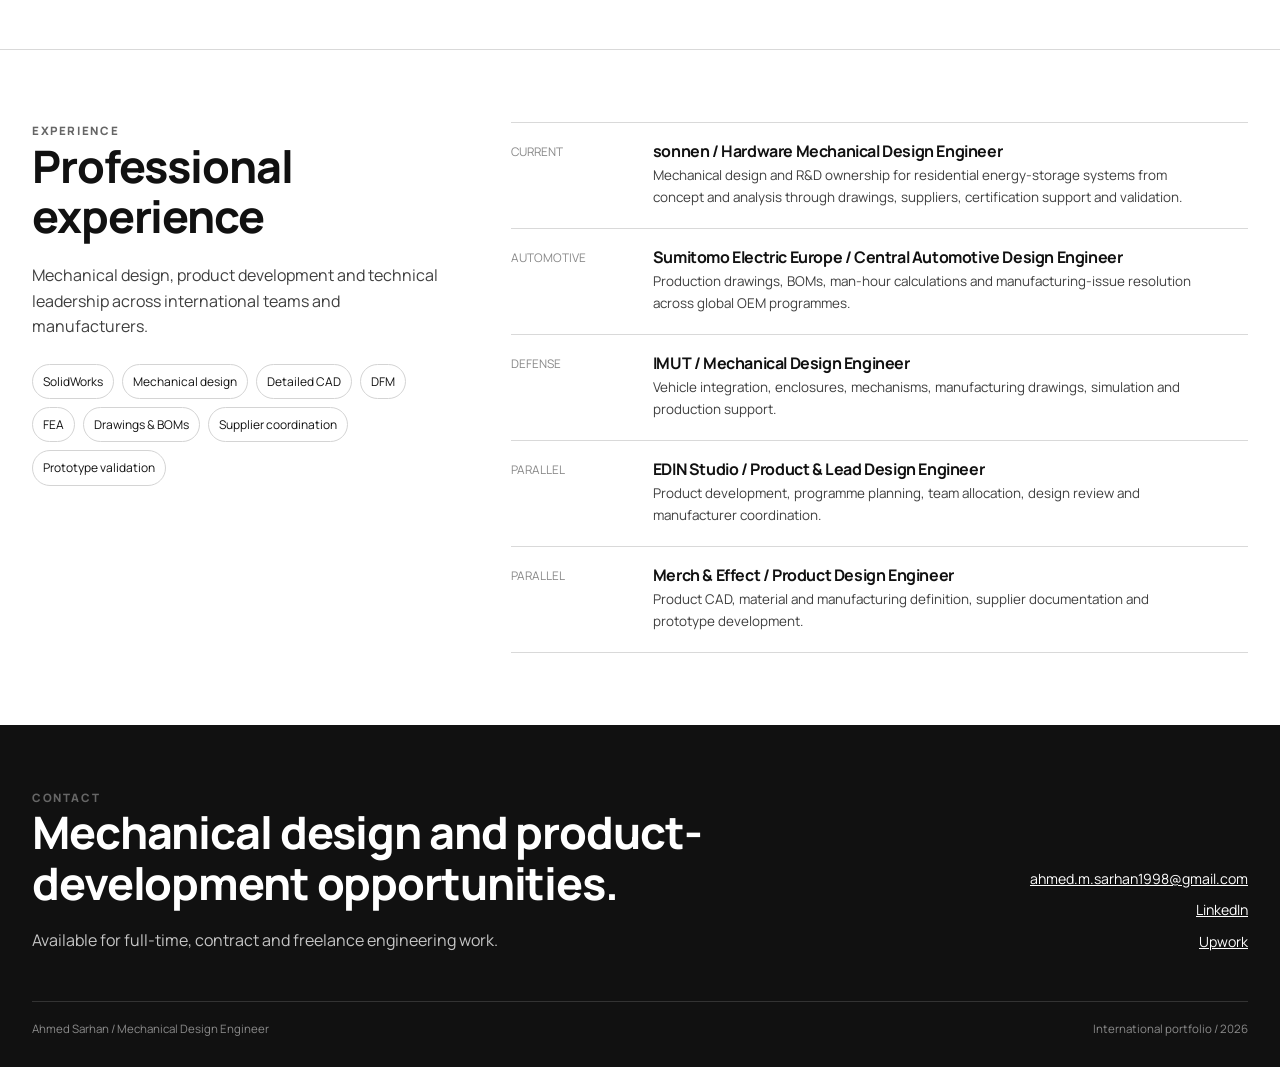
==== commit 4bc0205e: "Support direct offline portfolio viewing" ====
--- a/index.html
+++ b/index.html
@@ -5,66 +5,66 @@
   <title>Ahmed Sarhan | Mechanical Design Engineer</title>
   <meta name="description" content="Mechanical design and product-development portfolio of Ahmed Sarhan: energy storage, automotive, defense and consumer products.">
   <link rel="preconnect" href="https://fonts.googleapis.com"><link rel="preconnect" href="https://fonts.gstatic.com" crossorigin>
-  <link href="https://fonts.googleapis.com/css2?family=Manrope:wght@400;500;600;700;800&family=Playfair+Display:ital,wght@0,600;1,600&display=swap" rel="stylesheet"><link rel="stylesheet" href="/styles.css">
+  <link href="https://fonts.googleapis.com/css2?family=Manrope:wght@400;500;600;700;800&family=Playfair+Display:ital,wght@0,600;1,600&display=swap" rel="stylesheet"><link rel="stylesheet" href="styles.css">
 </head>
 <body>
-<nav class="nav"><div class="wrap nav-inner"><a class="brand" href="#top">AHMED SARHAN</a><div class="nav-links"><a href="#work">Work</a><a href="#experience">Experience</a><a href="/gulf/" class="edition">Gulf edition</a><a href="mailto:ahmed.m.sarhan1998@gmail.com" class="contact">Contact</a></div></div></nav>
+<nav class="nav"><div class="wrap nav-inner"><a class="brand" href="#top">AHMED SARHAN</a><div class="nav-links"><a href="#work">Work</a><a href="#experience">Experience</a><a href="gulf/index.html" class="edition">Gulf edition</a><a href="mailto:ahmed.m.sarhan1998@gmail.com" class="contact">Contact</a></div></div></nav>
 <main id="top">
 <header class="hero"><div class="wrap">
   <div class="hero-grid"><div><div class="kicker">Mechanical design / product development / technical leadership</div><h1>Ahmed Sarhan <span>Mechanical Design Engineer</span></h1></div><div class="hero-copy"><p>Mechanical design engineer with experience delivering products across energy storage, automotive, defense and consumer product development. I work from requirements and CAD through drawings, supplier coordination, prototypes and validation.</p><div class="facts"><div class="fact"><strong>5+ years</strong><small>professional experience</small></div><div class="fact"><strong>4 sectors</strong><small>energy, automotive, defense, consumer</small></div><div class="fact"><strong>End-to-end</strong><small>engineering delivery</small></div></div></div></div>
-  <div class="lead-image reveal"><img src="/assets/sonnenbatterie-12-in-a-blue-studio-environment.webp" alt="sonnenBatterie 12 residential energy storage system"></div><div class="lead-caption"><span>sonnenBatterie 12 / main mechanical designer</span><span>Selected work / 2021–2026</span></div>
+  <div class="lead-image reveal"><img src="assets/sonnenbatterie-12-in-a-blue-studio-environment.webp" alt="sonnenBatterie 12 residential energy storage system"></div><div class="lead-caption"><span>sonnenBatterie 12 / main mechanical designer</span><span>Selected work / 2021–2026</span></div>
 </div></header>
 
 <section class="index" id="work"><div class="wrap index-grid"><div class="index-item"><span>Portfolio</span><strong>Selected mechanical engineering projects</strong></div><div class="index-item"><span>01</span><strong>Energy storage</strong></div><div class="index-item"><span>02</span><strong>Defense systems</strong></div><div class="index-item"><span>03</span><strong>Product engineering</strong></div><div class="index-item"><span>04</span><strong>Technical leadership</strong></div></div></section>
 
 <article class="case"><div class="wrap">
   <div class="case-head"><div class="case-title"><span class="number">01</span><div class="eyebrow">sonnen / 2025–present</div><h2>sonnenBatterie 12</h2></div><div><p class="lede">Main mechanical designer for a modular residential energy-storage platform. I owned enclosure development, detailed CAD, manufacturing definition and prototype validation.</p><div class="role-grid"><div><strong>Role</strong><p>Main mechanical designer in the multidisciplinary product-development team.</p></div><div><strong>Engineering work</strong><p>Enclosure design, internal packaging, tolerances, DFM, drawings and supplier coordination.</p></div><div><strong>Delivery</strong><p>A scalable, serviceable product system prepared for indoor and outdoor installation.</p></div></div></div></div>
-  <div class="visual-grid reveal"><div class="visual hero-frame"><img src="/assets/sonnenbatterie-12-product-system.webp" alt="sonnenBatterie 12 product system"></div><div class="visual small contain"><img src="/assets/close-detail-of-the-sonnenbatterie-12.webp" alt="sonnenBatterie 12 enclosure detail"></div><div class="visual small contain"><img src="/assets/modular-sonnenbatterie-12-product-architecture.webp" alt="sonnenBatterie 12 modular product system"></div></div><p class="image-note">Released-product imagery is used to show the final system. Role information was supplied by Ahmed Sarhan.</p>
+  <div class="visual-grid reveal"><div class="visual hero-frame"><img src="assets/sonnenbatterie-12-product-system.webp" alt="sonnenBatterie 12 product system"></div><div class="visual small contain"><img src="assets/close-detail-of-the-sonnenbatterie-12.webp" alt="sonnenBatterie 12 enclosure detail"></div><div class="visual small contain"><img src="assets/modular-sonnenbatterie-12-product-architecture.webp" alt="sonnenBatterie 12 modular product system"></div></div><p class="image-note">Released-product imagery is used to show the final system. Role information was supplied by Ahmed Sarhan.</p>
 </div></article>
 
 <article class="case"><div class="wrap">
   <div class="case-head"><div class="case-title"><span class="number">02</span><div class="eyebrow">IMUT / defense vehicle integration</div><h2>ST-100 exhibition vehicle</h2></div><div><p class="lede">Designed the modified ST-100 exhibition body for EDEX 2023, including structural support, visitor access, fabrication drawings and production supervision.</p><div class="role-grid"><div><strong>Role</strong><p>Mechanical designer responsible for the redesigned body, bonnet, doors and supporting subassemblies.</p></div><div><strong>Engineering work</strong><p>Balanced structural support, access, reduced mass and the available fabrication process.</p></div><div><strong>Delivery</strong><p>Three weeks of design followed by two weeks of manufacturing, assembly and exhibition support.</p></div></div></div></div>
-  <div class="visual-grid reveal"><div class="visual hero-frame dark"><img src="/assets/st-100-exhibition-vehicle-cad-assembly.webp" alt="ST-100 exhibition vehicle CAD assembly"></div><div class="visual small dark"><img src="/assets/st-100-body-and-support-detail.webp" alt="ST-100 body support detail"></div><div class="visual small"><img src="/assets/completed-st-100-exhibition-vehicle.webp" alt="Completed ST-100 exhibition vehicle"></div></div>
+  <div class="visual-grid reveal"><div class="visual hero-frame dark"><img src="assets/st-100-exhibition-vehicle-cad-assembly.webp" alt="ST-100 exhibition vehicle CAD assembly"></div><div class="visual small dark"><img src="assets/st-100-body-and-support-detail.webp" alt="ST-100 body support detail"></div><div class="visual small"><img src="assets/completed-st-100-exhibition-vehicle.webp" alt="Completed ST-100 exhibition vehicle"></div></div>
 </div></article>
 
 <article class="case"><div class="wrap">
   <div class="case-head"><div class="case-title"><span class="number">03</span><div class="eyebrow">IMUT / operator systems</div><h2>Vehicle-mounted control station</h2></div><div><p class="lede">Designed and packaged a multi-device operator station inside a Mitsubishi L200 using measured vehicle data, clearance studies and ergonomic screen positioning.</p><div class="role-grid"><div><strong>Role</strong><p>Mechanical designer for the structure, equipment supports and operator interface.</p></div><div><strong>Engineering work</strong><p>Screen mechanisms, access clearances, equipment layout, weight control and fabrication details.</p></div><div><strong>Delivery</strong><p>Complete assembly models, detailed parts, welding drawings and production information.</p></div></div></div></div>
-  <div class="triple reveal"><div class="visual"><img src="/assets/vehicle-mounted-control-station-complete-assembly.webp" alt="Vehicle-mounted control station complete assembly"></div><div class="visual"><img src="/assets/control-station-internal-arrangement.webp" alt="Control station internal equipment arrangement"></div><div class="visual"><img src="/assets/control-station-detail-model.webp" alt="Control station mechanical detail model"></div></div>
+  <div class="triple reveal"><div class="visual"><img src="assets/vehicle-mounted-control-station-complete-assembly.webp" alt="Vehicle-mounted control station complete assembly"></div><div class="visual"><img src="assets/control-station-internal-arrangement.webp" alt="Control station internal equipment arrangement"></div><div class="visual"><img src="assets/control-station-detail-model.webp" alt="Control station mechanical detail model"></div></div>
 </div></article>
 
 <article class="case"><div class="wrap">
   <div class="case-head"><div class="case-title"><span class="number">04</span><div class="eyebrow">Merch &amp; Effect / product engineering</div><h2>Patrón XXL illuminated bucket</h2></div><div><p class="lede">Developed the mechanical design and supplier documentation for a large illuminated presentation product built from acrylic panels, metal trim and integrated lighting.</p><div class="role-grid"><div><strong>Role</strong><p>Mechanical design, production definition and supplier-facing technical documentation.</p></div><div><strong>Engineering work</strong><p>Geometry, sectional details, materials, lighting location, assembly definition and mass reduction.</p></div><div><strong>Delivery</strong><p>Compared constructions that reduced estimated mass from 13.1 kg to 6.4 kg and 4.982 kg.</p></div></div></div></div>
-  <div class="visual-grid reveal"><div class="visual hero-frame contain"><img src="/assets/patron-ai-front.png" alt="High-resolution front render of the Patrón XXL illuminated bucket"></div><div class="visual small contain"><img src="/assets/patron-ai-perspective.png" alt="High-resolution perspective render of the Patrón XXL illuminated bucket"></div><div class="visual small"><img src="/assets/physical-patron-xxl-bucket-prototype.webp" alt="Physical Patrón XXL bucket prototype"></div></div><p class="image-note">The two render views were extracted at full resolution from the original Illustrator/TSS production artwork. Mass values are design estimates.</p>
+  <div class="visual-grid reveal"><div class="visual hero-frame contain"><img src="assets/patron-ai-front.png" alt="High-resolution front render of the Patrón XXL illuminated bucket"></div><div class="visual small contain"><img src="assets/patron-ai-perspective.png" alt="High-resolution perspective render of the Patrón XXL illuminated bucket"></div><div class="visual small"><img src="assets/physical-patron-xxl-bucket-prototype.webp" alt="Physical Patrón XXL bucket prototype"></div></div><p class="image-note">The two render views were extracted at full resolution from the original Illustrator/TSS production artwork. Mass values are design estimates.</p>
 </div></article>
 
 <article class="case"><div class="wrap">
   <div class="case-head"><div class="case-title"><span class="number">05</span><div class="eyebrow">Merch &amp; Effect / supplier development</div><h2>Grey Goose illuminated bucket</h2></div><div><p class="lede">Converted supplier feedback into defined CAD changes covering surface continuity, wall thickness, lettering, battery access, lighting and base integration.</p><div class="role-grid"><div><strong>Role</strong><p>Mechanical product designer coordinating design changes with the external supplier.</p></div><div><strong>Engineering work</strong><p>Refined surfaces, branding geometry, local thickness, service access and illuminated features.</p></div><div><strong>Delivery</strong><p>Updated CAD and technical information prepared for supplier review and manufacture.</p></div></div></div></div>
-  <div class="split-visual reveal"><div class="visual"><img src="/assets/grey-goose-illuminated-presentation-bucket.webp" alt="Grey Goose illuminated presentation bucket"></div><div class="visual"><img src="/assets/alternate-branded-face-of-the-grey-goose-bucket.webp" alt="Alternate branded face of the Grey Goose bucket"></div></div>
+  <div class="split-visual reveal"><div class="visual"><img src="assets/grey-goose-illuminated-presentation-bucket.webp" alt="Grey Goose illuminated presentation bucket"></div><div class="visual"><img src="assets/alternate-branded-face-of-the-grey-goose-bucket.webp" alt="Alternate branded face of the Grey Goose bucket"></div></div>
 </div></article>
 
 <article class="case"><div class="wrap">
   <div class="case-head"><div class="case-title"><span class="number">06</span><div class="eyebrow">Manufactured hardware / enclosure design</div><h2>Electrical control enclosure</h2></div><div><p class="lede">Developed a fabricated control enclosure around equipment access, sealing interfaces, service requirements and practical manufacturing constraints.</p><div class="role-grid"><div><strong>Role</strong><p>Mechanical designer responsible for the enclosure layout and production definition.</p></div><div><strong>Engineering work</strong><p>Internal arrangement, external envelope, hinge and seal interfaces, weldments and access.</p></div><div><strong>Delivery</strong><p>Coordinated CAD, fabrication details and production drawings for manufacture.</p></div></div></div></div>
-  <div class="split-visual reveal"><div class="visual"><img style="object-fit:contain;padding:22px" src="/assets/electrical-control-enclosure-cropped.webp" alt="Electrical control enclosure CAD assembly"></div><div class="visual"><img style="object-fit:contain;padding:22px" src="/assets/electrical-control-enclosure-cad-assembly.webp" alt="Electrical control enclosure mechanical layout"></div></div>
+  <div class="split-visual reveal"><div class="visual"><img style="object-fit:contain;padding:22px" src="assets/electrical-control-enclosure-cropped.webp" alt="Electrical control enclosure CAD assembly"></div><div class="visual"><img style="object-fit:contain;padding:22px" src="assets/electrical-control-enclosure-cad-assembly.webp" alt="Electrical control enclosure mechanical layout"></div></div>
 </div></article>
 
 <article class="case"><div class="wrap">
   <div class="case-head"><div class="case-title"><span class="number">07</span><div class="eyebrow">JSR Porsche / complete design contribution</div><h2>Equipment case and fitted inserts</h2></div><div><p class="lede">Designed the complete transport case and both fitted insert layers around the supplied equipment set, handling sequence and protection requirements.</p><div class="role-grid"><div><strong>Role</strong><p>Complete ownership of the outer case and internal packaging system.</p></div><div><strong>Engineering work</strong><p>Mapped every component into upper and lower layers with protection, visibility and removal access.</p></div><div><strong>Delivery</strong><p>Native CAD assemblies, exchange models, rendered reviews and revised layouts for handoff.</p></div></div></div></div>
-  <div class="triple reveal"><div class="visual"><img src="/assets/jsr-pdf-3.jpg" alt="JSR Porsche rugged transport case"></div><div class="visual"><img src="/assets/jsr-pdf-2.jpg" alt="JSR Porsche upper fitted insert"></div><div class="visual"><img src="/assets/jsr-pdf-1.jpg" alt="JSR Porsche lower fitted insert"></div></div><p class="image-note">Complete system shown together: outer case, upper insert and lower insert.</p>
+  <div class="triple reveal"><div class="visual"><img src="assets/jsr-pdf-3.jpg" alt="JSR Porsche rugged transport case"></div><div class="visual"><img src="assets/jsr-pdf-2.jpg" alt="JSR Porsche upper fitted insert"></div><div class="visual"><img src="assets/jsr-pdf-1.jpg" alt="JSR Porsche lower fitted insert"></div></div><p class="image-note">Complete system shown together: outer case, upper insert and lower insert.</p>
 </div></article>
 
 <article class="case band"><div class="wrap">
   <div class="case-head"><div class="case-title"><span class="number">08</span><div class="eyebrow">EDIN Studio / design leadership</div><h2>Furniture collection development</h2></div><div><p class="lede">Led the EDIN furniture-design team, setting design direction, assigning work and reviewing development quality across the collection.</p><div class="role-grid"><div><strong>Role</strong><p>Technical lead responsible for team direction, allocation and design review.</p></div><div><strong>Engineering work</strong><p>Guided concept refinement, proportion, construction thinking and presentation consistency.</p></div><div><strong>Attribution</strong><p>Team output presented under my leadership; the individual renders are not claimed as my rendering work.</p></div></div></div></div>
-  <div class="furniture-grid reveal"><div class="visual"><img src="/assets/edin-furniture-chair.webp" alt="EDIN furniture chair collection"></div><div class="visual"><img src="/assets/edin-furniture-sculptural.webp" alt="EDIN sculptural furniture concept"></div><div class="visual"><img src="/assets/edin-furniture-workstation.webp" alt="EDIN furniture workstation"></div><div class="visual"><img src="/assets/edin-furniture-cabinet.webp" alt="EDIN patterned cabinet"></div></div>
+  <div class="furniture-grid reveal"><div class="visual"><img src="assets/edin-furniture-chair.webp" alt="EDIN furniture chair collection"></div><div class="visual"><img src="assets/edin-furniture-sculptural.webp" alt="EDIN sculptural furniture concept"></div><div class="visual"><img src="assets/edin-furniture-workstation.webp" alt="EDIN furniture workstation"></div><div class="visual"><img src="assets/edin-furniture-cabinet.webp" alt="EDIN patterned cabinet"></div></div>
 </div></article>
 
 <section class="case"><div class="wrap">
   <div class="case-head"><div class="case-title"><span class="number">09</span><div class="eyebrow">EDIN / work created by Ahmed Sarhan</div><h2>Mechanical product concepts</h2></div><div><p class="lede">Three EDIN projects I created, covering blade development, a mechanical suspension study and a compact product enclosure.</p></div></div>
-  <div class="named-projects reveal"><div class="named-card"><div class="visual"><img src="/assets/aerohill-blades.webp" alt="AEROHILL BLADES designs and prototypes"></div><h3>AEROHILL BLADES</h3><p>Designed the blade family from concept and ergonomic studies through production CAD and physical prototype review.</p></div><div class="named-card"><div class="visual"><img src="/assets/suspension.webp" alt="Suspension engineering concept"></div><h3>SUSPENSION</h3><p>Created the suspension mechanism, CAD assembly and component relationships, including material and motion considerations.</p></div><div class="named-card"><div class="visual"><img src="/assets/aqueous.webp" alt="AQUEOUS product concept"></div><h3>AQUEOUS</h3><p>Created the compact product concept and developed its external form, internal packaging and production-oriented geometry.</p></div></div>
+  <div class="named-projects reveal"><div class="named-card"><div class="visual"><img src="assets/aerohill-blades.webp" alt="AEROHILL BLADES designs and prototypes"></div><h3>AEROHILL BLADES</h3><p>Designed the blade family from concept and ergonomic studies through production CAD and physical prototype review.</p></div><div class="named-card"><div class="visual"><img src="assets/suspension.webp" alt="Suspension engineering concept"></div><h3>SUSPENSION</h3><p>Created the suspension mechanism, CAD assembly and component relationships, including material and motion considerations.</p></div><div class="named-card"><div class="visual"><img src="assets/aqueous.webp" alt="AQUEOUS product concept"></div><h3>AQUEOUS</h3><p>Created the compact product concept and developed its external form, internal packaging and production-oriented geometry.</p></div></div>
 </div></section>
 
 <article class="case"><div class="wrap">
   <div class="case-head"><div class="case-title"><span class="number">10</span><div class="eyebrow">BUE / research and mechatronics</div><h2>Anthropomorphic robotic hand</h2></div><div><p class="lede">Designed, analyzed and prototyped a five-finger robotic hand with tendon-style actuation, servo control and EMG input.</p><div class="role-grid"><div><strong>Role</strong><p>Mechanical design and integration from mechanism concept through assembled prototype.</p></div><div><strong>Engineering work</strong><p>Articulated fingers, palm structure, tendon routing, analysis, additive manufacturing and assembly.</p></div><div><strong>Result</strong><p>A 327 g working prototype awarded 94/100, with limitations documented for future development.</p></div></div></div></div>
-  <div class="visual-grid reveal"><div class="visual hero-frame dark contain"><img src="/assets/cad-render-of-the-anthropomorphic-robotic-hand.webp" alt="Anthropomorphic robotic hand CAD render"></div><div class="visual small"><img src="/assets/3d-printed-anthropomorphic-hand-prototype.webp" alt="3D-printed anthropomorphic hand prototype"></div><div class="visual small contain"><img src="/assets/robotic-hand-assembly-drawing.webp" alt="Robotic hand assembly drawing"></div></div>
+  <div class="visual-grid reveal"><div class="visual hero-frame dark contain"><img src="assets/cad-render-of-the-anthropomorphic-robotic-hand.webp" alt="Anthropomorphic robotic hand CAD render"></div><div class="visual small"><img src="assets/3d-printed-anthropomorphic-hand-prototype.webp" alt="3D-printed anthropomorphic hand prototype"></div><div class="visual small contain"><img src="assets/robotic-hand-assembly-drawing.webp" alt="Robotic hand assembly drawing"></div></div>
 </div></article>
 
 <section class="experience" id="experience"><div class="wrap experience-grid"><div><div class="eyebrow">Experience</div><h2>Professional experience</h2><p style="margin-top:22px">Mechanical design, product development and technical leadership across international teams and manufacturers.</p><div class="skills"><span class="skill">SolidWorks</span><span class="skill">Mechanical design</span><span class="skill">Detailed CAD</span><span class="skill">DFM</span><span class="skill">FEA</span><span class="skill">Drawings &amp; BOMs</span><span class="skill">Supplier coordination</span><span class="skill">Prototype validation</span></div></div><div class="roles">
@@ -77,18 +77,18 @@
 <section class="case band" id="jewellery"><div class="wrap">
   <div class="case-head"><div class="case-title"><span class="number">11</span><div class="eyebrow">Freelance CAD / jewellery development</div><h2>Jewellery collection development</h2></div><div><p class="lede">Ring and pendant studies exploring profile, setting, proportion and detail. This is my previous freelance jewellery CAD work and is separate from the EDIN team-rendering examples.</p></div></div>
   <div class="jewellery-grid reveal">
-    <article class="jewellery-card jewellery-feature"><div class="jewellery-media"><img src="/assets/geometric-pendant-design.webp" alt="Geometric pendant CAD render"></div><div class="jewellery-copy"><h3>Geometric pendant</h3><p>Controlled form development for a small object where proportion and finish carry the design.</p></div></article>
-    <article class="jewellery-card"><div class="jewellery-media"><img src="/assets/geometric-ring-design.webp" alt="Architectural ring CAD study"></div><div class="jewellery-copy"><h3>Architectural ring study</h3><p>A strong silhouette developed as part of a coordinated variant range.</p></div></article>
-    <article class="jewellery-card"><div class="jewellery-media"><img src="/assets/freelance-ring-design.webp" alt="Minimal ring setting CAD study"></div><div class="jewellery-copy"><h3>Minimal setting study</h3><p>Compact jewellery CAD and presentation rendering.</p></div></article>
-    <article class="jewellery-card"><div class="jewellery-media"><img src="/assets/patterned-ring-design.webp" alt="Repeat-detail ring band CAD study"></div><div class="jewellery-copy"><h3>Repeat-detail band</h3><p>Pattern, rhythm and manufacturable small-scale geometry.</p></div></article>
-    <article class="jewellery-card"><div class="jewellery-media"><img src="/assets/jewellery-collection-variation.webp" alt="Jewellery collection ring variation"></div><div class="jewellery-copy"><h3>Collection variation</h3><p>One of multiple coordinated ring and pendant variants in the archive.</p></div></article>
+    <article class="jewellery-card jewellery-feature"><div class="jewellery-media"><img src="assets/geometric-pendant-design.webp" alt="Geometric pendant CAD render"></div><div class="jewellery-copy"><h3>Geometric pendant</h3><p>Controlled form development for a small object where proportion and finish carry the design.</p></div></article>
+    <article class="jewellery-card"><div class="jewellery-media"><img src="assets/geometric-ring-design.webp" alt="Architectural ring CAD study"></div><div class="jewellery-copy"><h3>Architectural ring study</h3><p>A strong silhouette developed as part of a coordinated variant range.</p></div></article>
+    <article class="jewellery-card"><div class="jewellery-media"><img src="assets/freelance-ring-design.webp" alt="Minimal ring setting CAD study"></div><div class="jewellery-copy"><h3>Minimal setting study</h3><p>Compact jewellery CAD and presentation rendering.</p></div></article>
+    <article class="jewellery-card"><div class="jewellery-media"><img src="assets/patterned-ring-design.webp" alt="Repeat-detail ring band CAD study"></div><div class="jewellery-copy"><h3>Repeat-detail band</h3><p>Pattern, rhythm and manufacturable small-scale geometry.</p></div></article>
+    <article class="jewellery-card"><div class="jewellery-media"><img src="assets/jewellery-collection-variation.webp" alt="Jewellery collection ring variation"></div><div class="jewellery-copy"><h3>Collection variation</h3><p>One of multiple coordinated ring and pendant variants in the archive.</p></div></article>
   </div>
 </div></section>
 
 <section class="case" id="additional-projects"><div class="wrap">
   <div class="case-head"><div class="case-title"><span class="number">12</span><div class="eyebrow">Selected engineering foundations</div><h2>Additional engineering projects</h2></div><div><p class="lede">Earlier mechanical-design, automation and analysis work retained as concise evidence of technical breadth.</p></div></div>
   <div class="project-archive reveal">
-    <article class="legsgo-feature"><div class="legsgo-media"><img src="/assets/legsgo-mechanical-assembly.webp" alt="LegsGo articulated mechanism orange render"></div><div class="legsgo-copy"><div class="eyebrow">Mechanism development</div><h3>LegsGo</h3><p>Articulated leg, hip, knee, foot and sliding-mechanism development documented through part and assembly CAD. Product work covered 3D and 2D modelling, design, testing and rendering.</p></div></article>
+    <article class="legsgo-feature"><div class="legsgo-media"><img src="assets/legsgo-mechanical-assembly.webp" alt="LegsGo articulated mechanism orange render"></div><div class="legsgo-copy"><div class="eyebrow">Mechanism development</div><h3>LegsGo</h3><p>Articulated leg, hip, knee, foot and sliding-mechanism development documented through part and assembly CAD. Product work covered 3D and 2D modelling, design, testing and rendering.</p></div></article>
     <div class="project-list">
       <details open><summary>Image recognition AI for quality assurance</summary><p>AlexNet CNN and in-line camera detecting and ejecting defective products. The project achieved approximately 98% accuracy in testing.</p></details>
       <details><summary>7-DOF robotic drawing and writing arm</summary><p>Full kinematic analysis with coordinate-system control programming. Work included manipulator CAD, laser-cut parts, servo control and prototype evaluation.</p></details>
--- a/styles.css
+++ b/styles.css
@@ -1,4 +1,4 @@
-@import url('/base.css');
+@import url('base.css');
 
 main{display:flex;flex-direction:column}
 .experience{order:99}
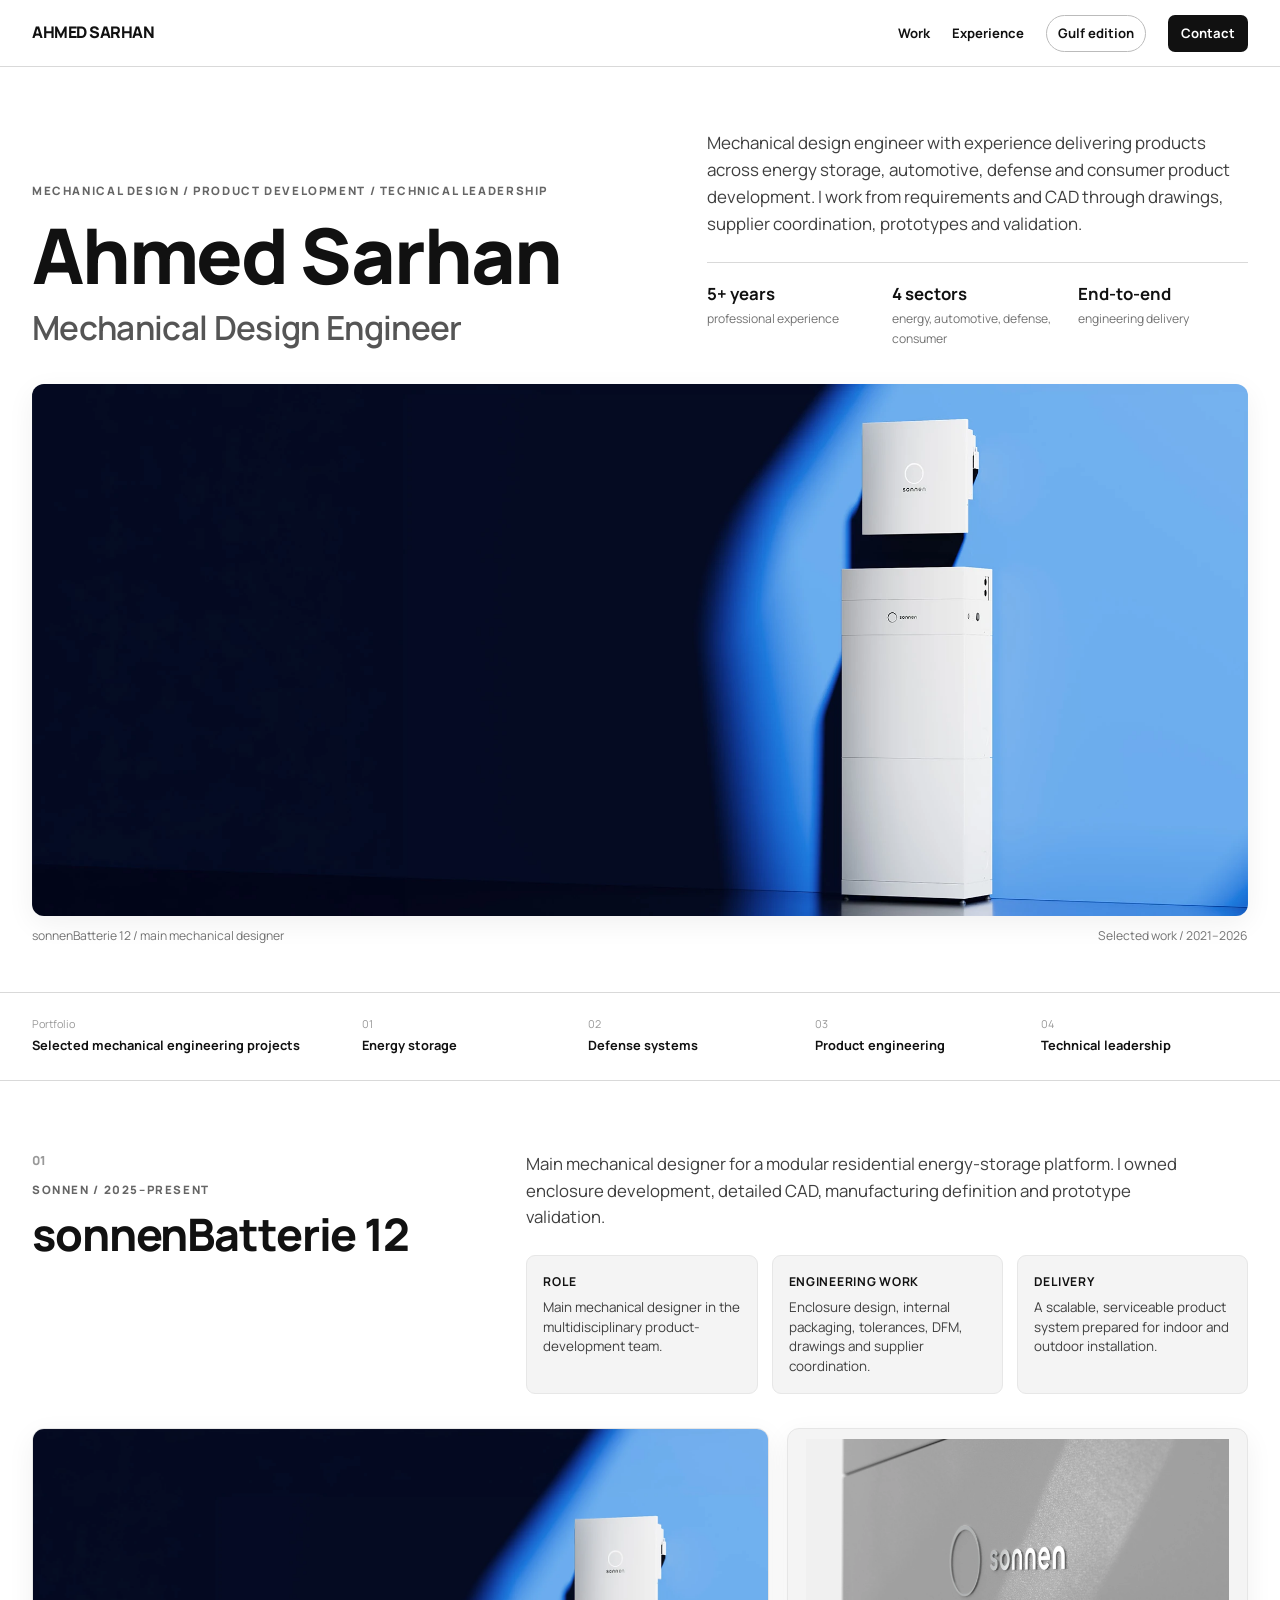
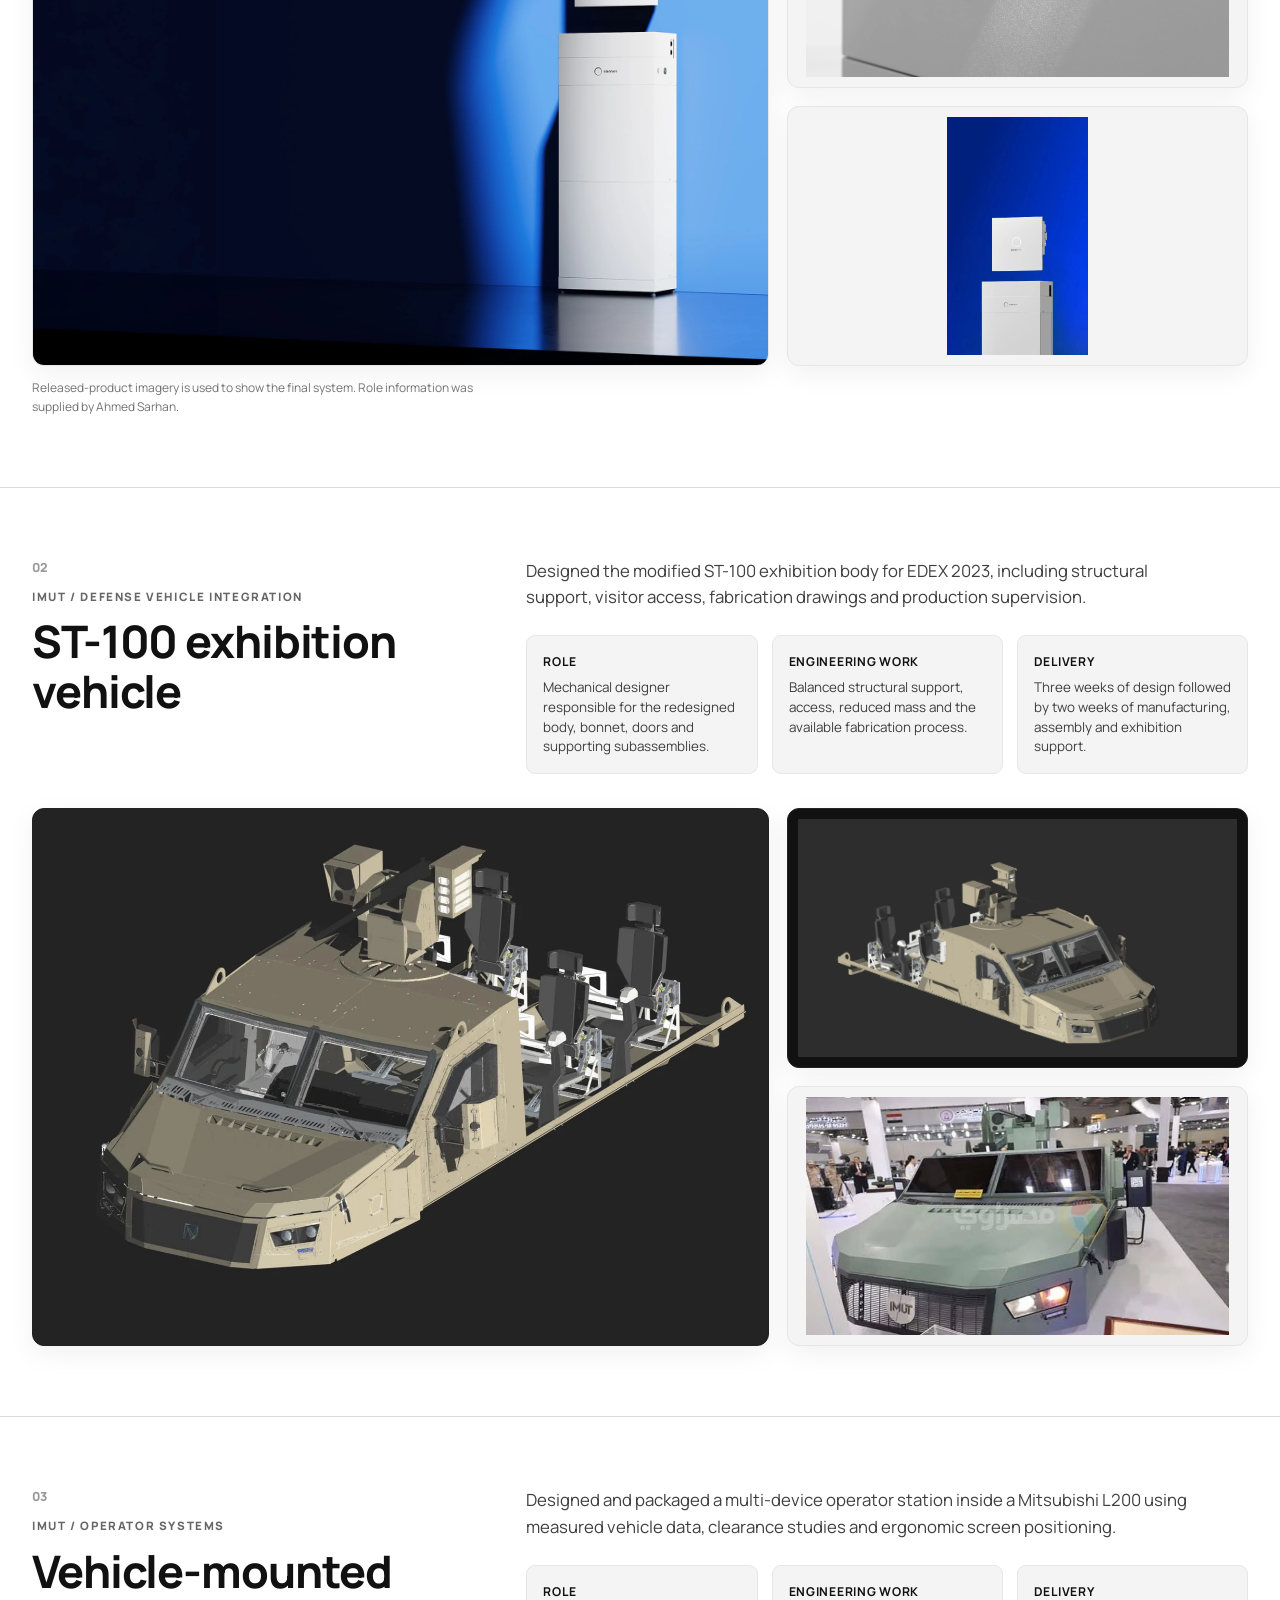
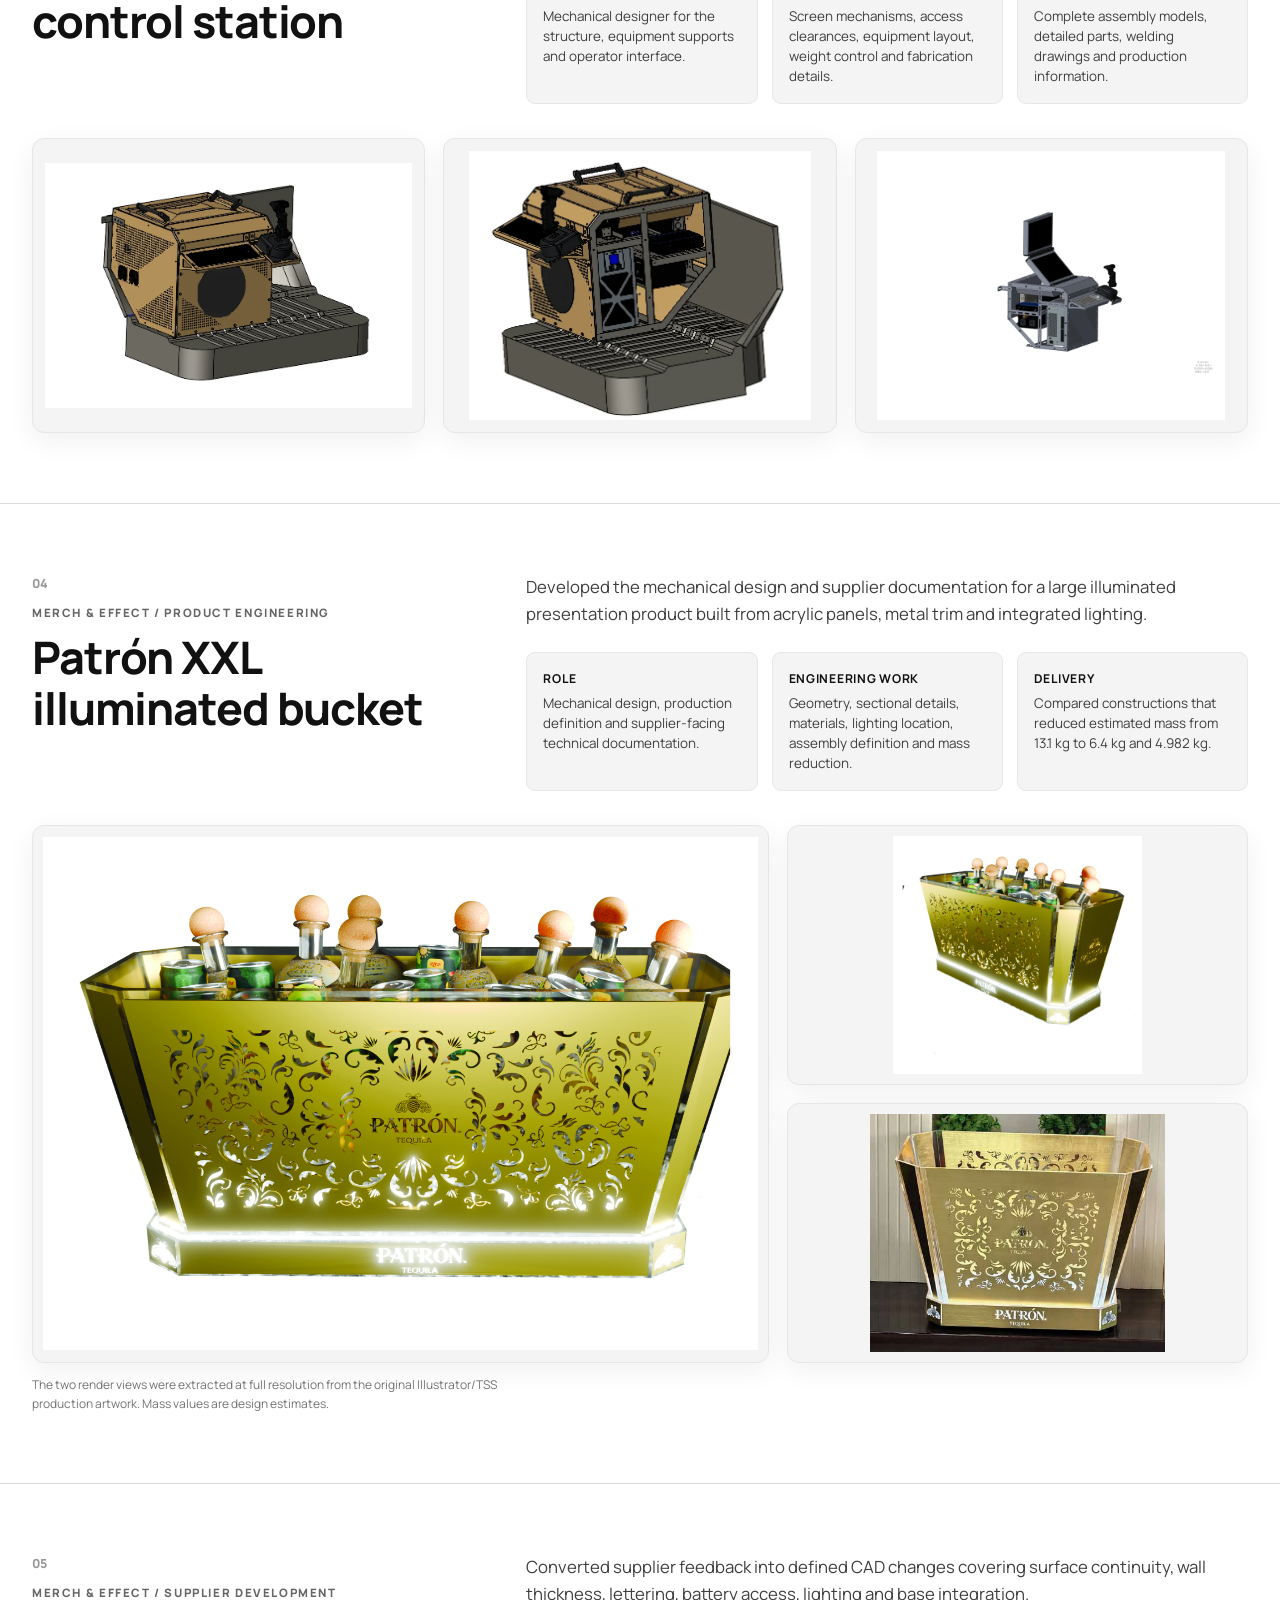
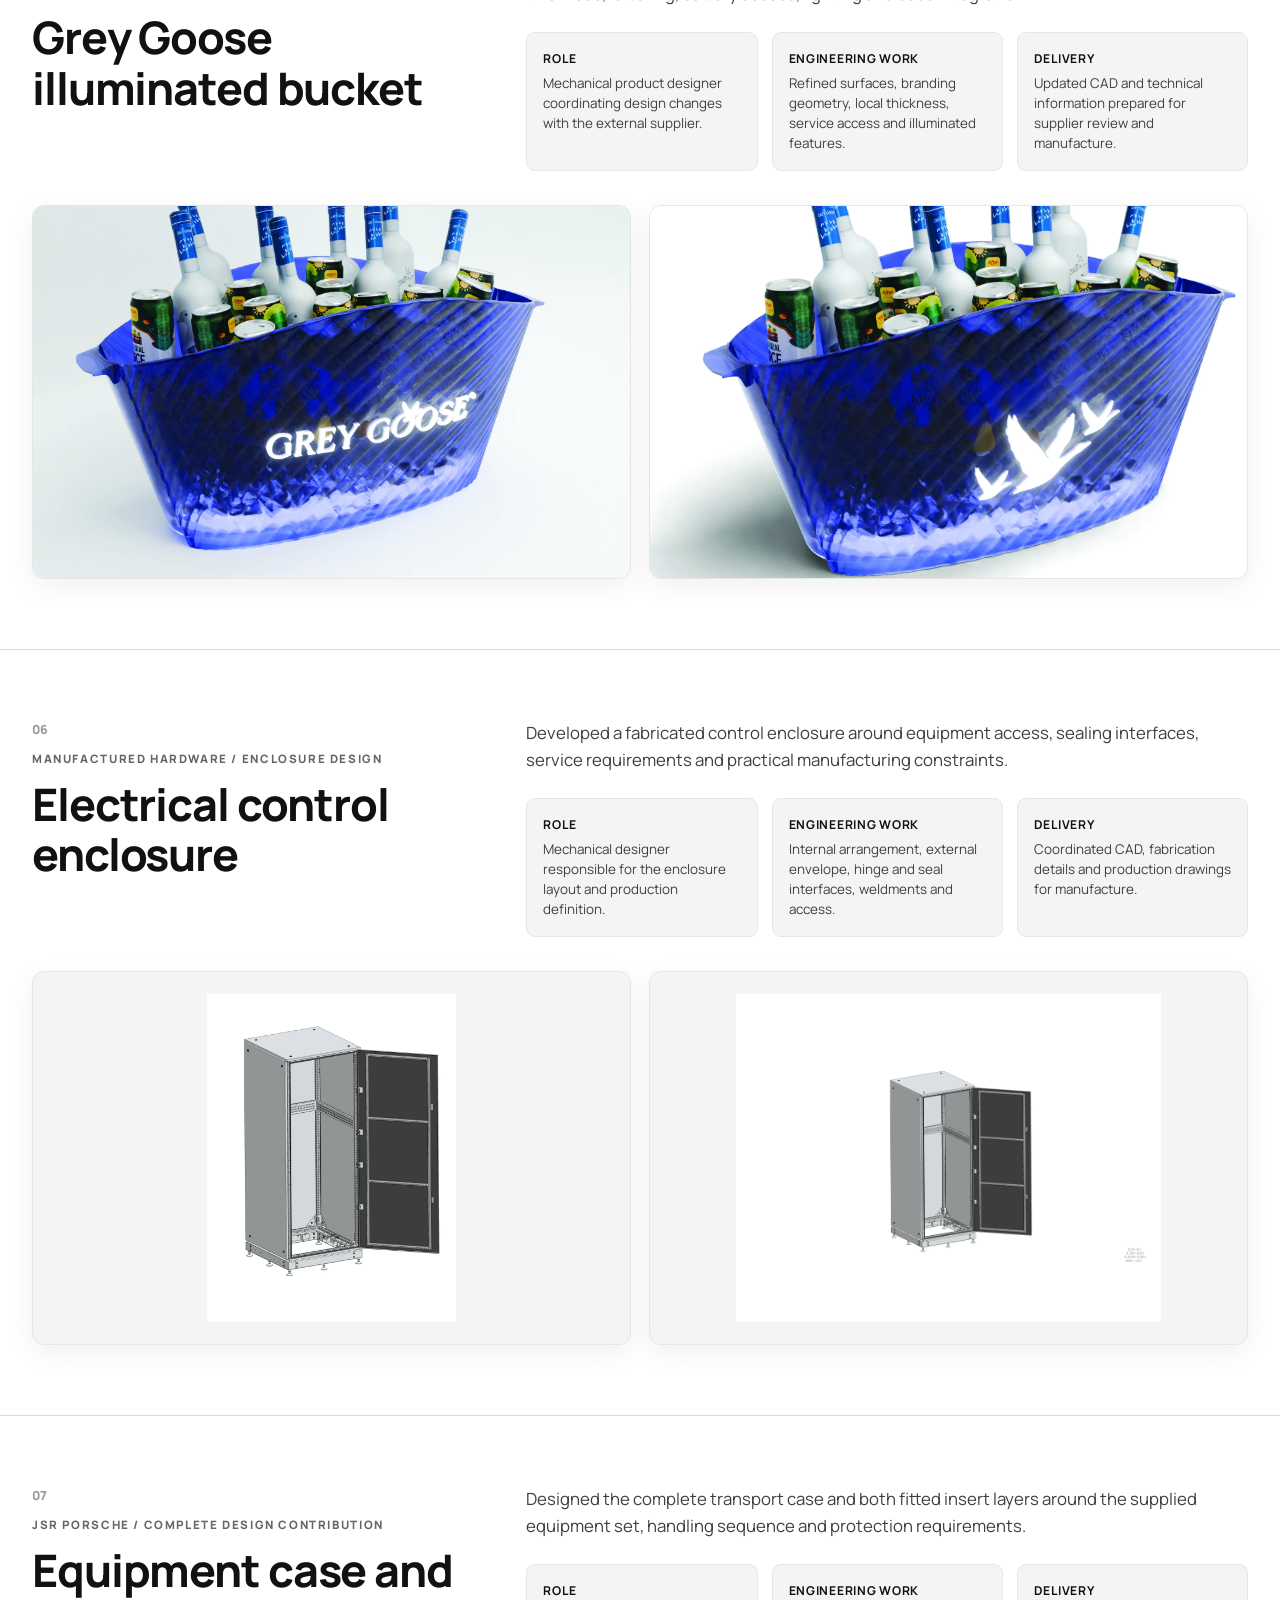
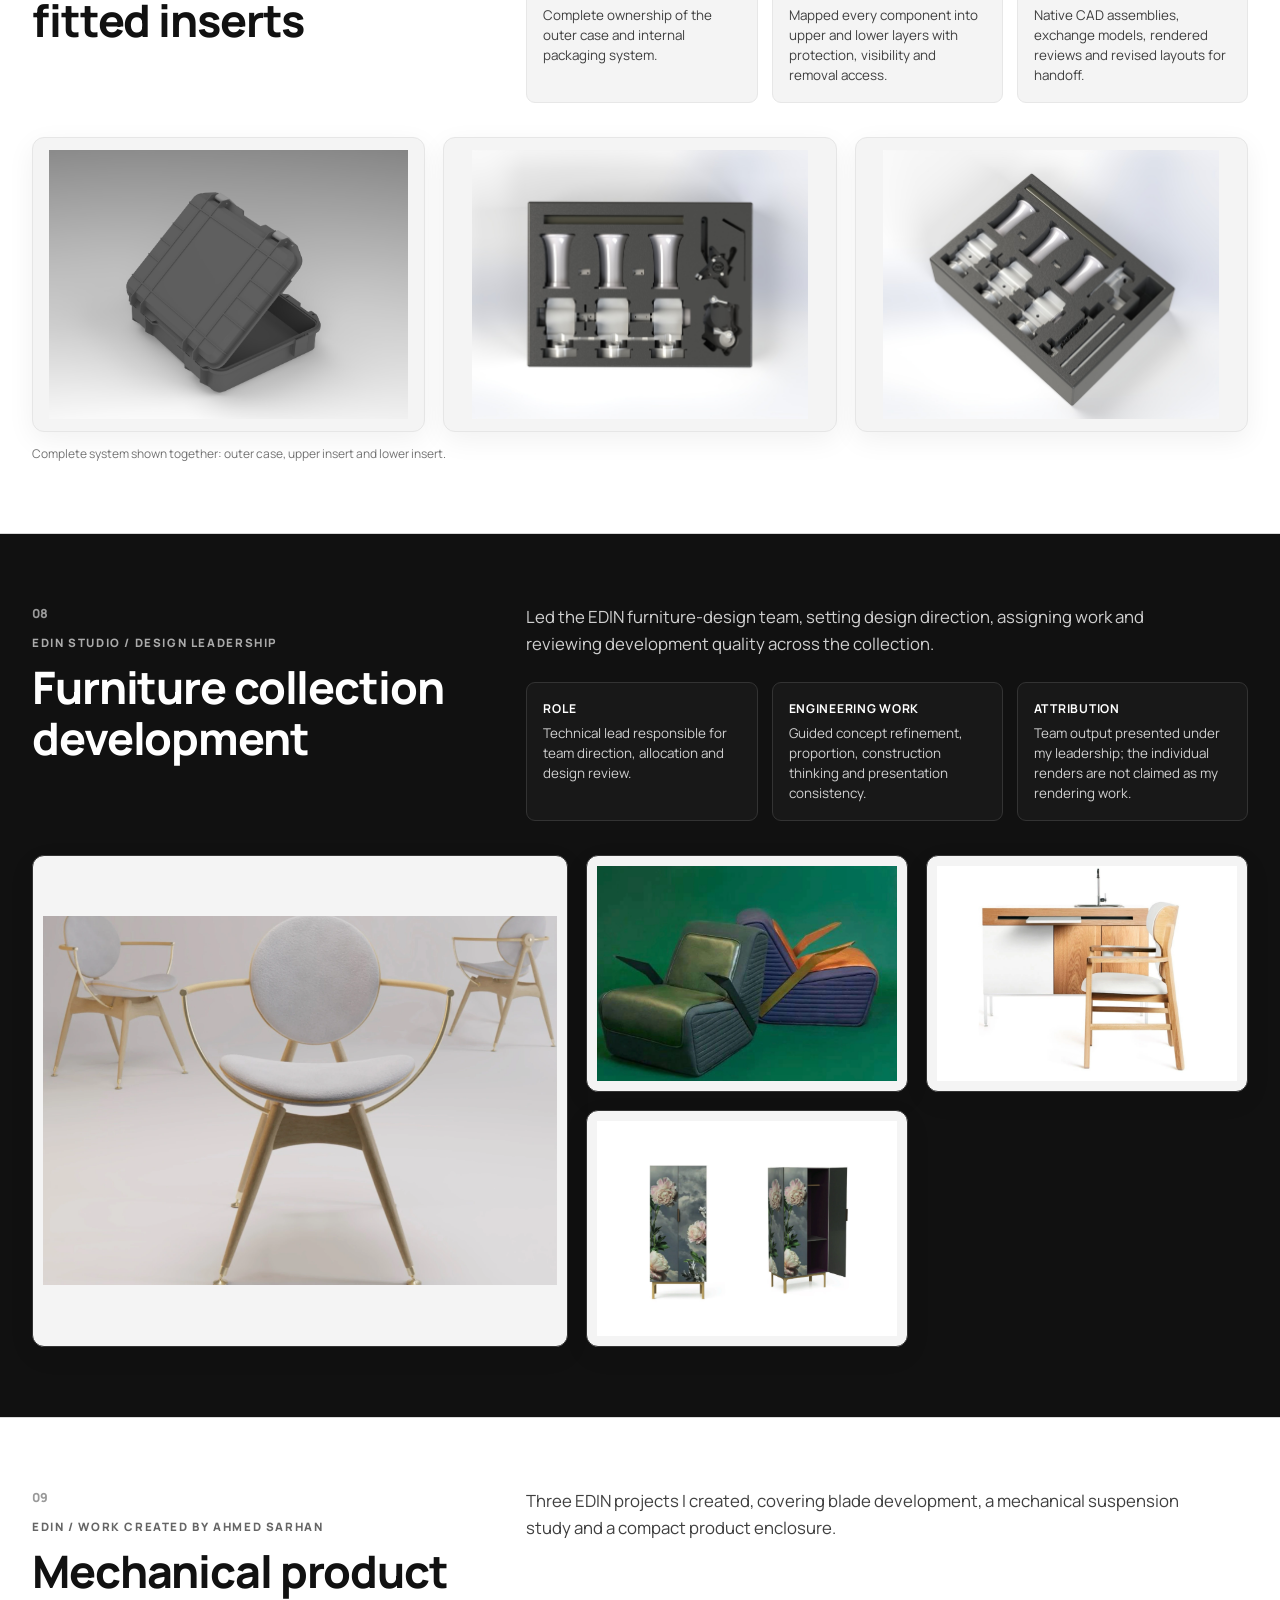
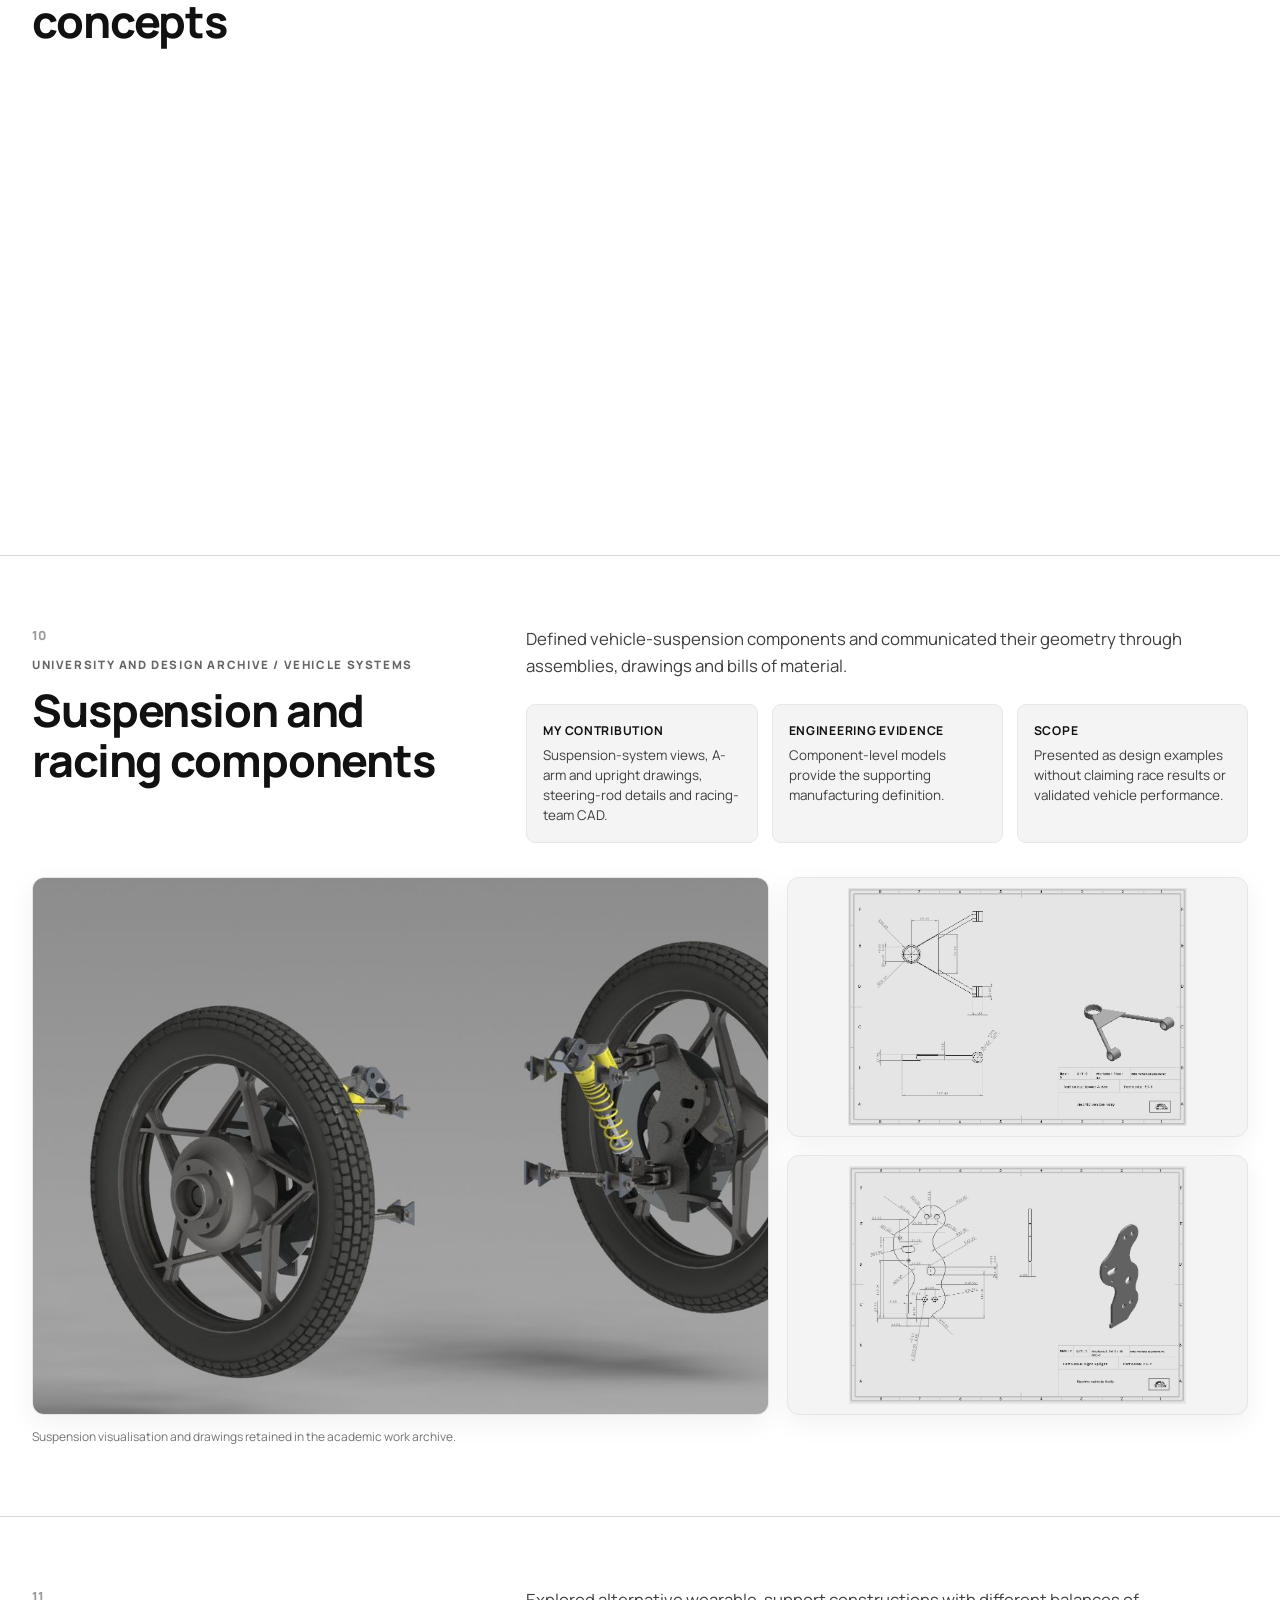
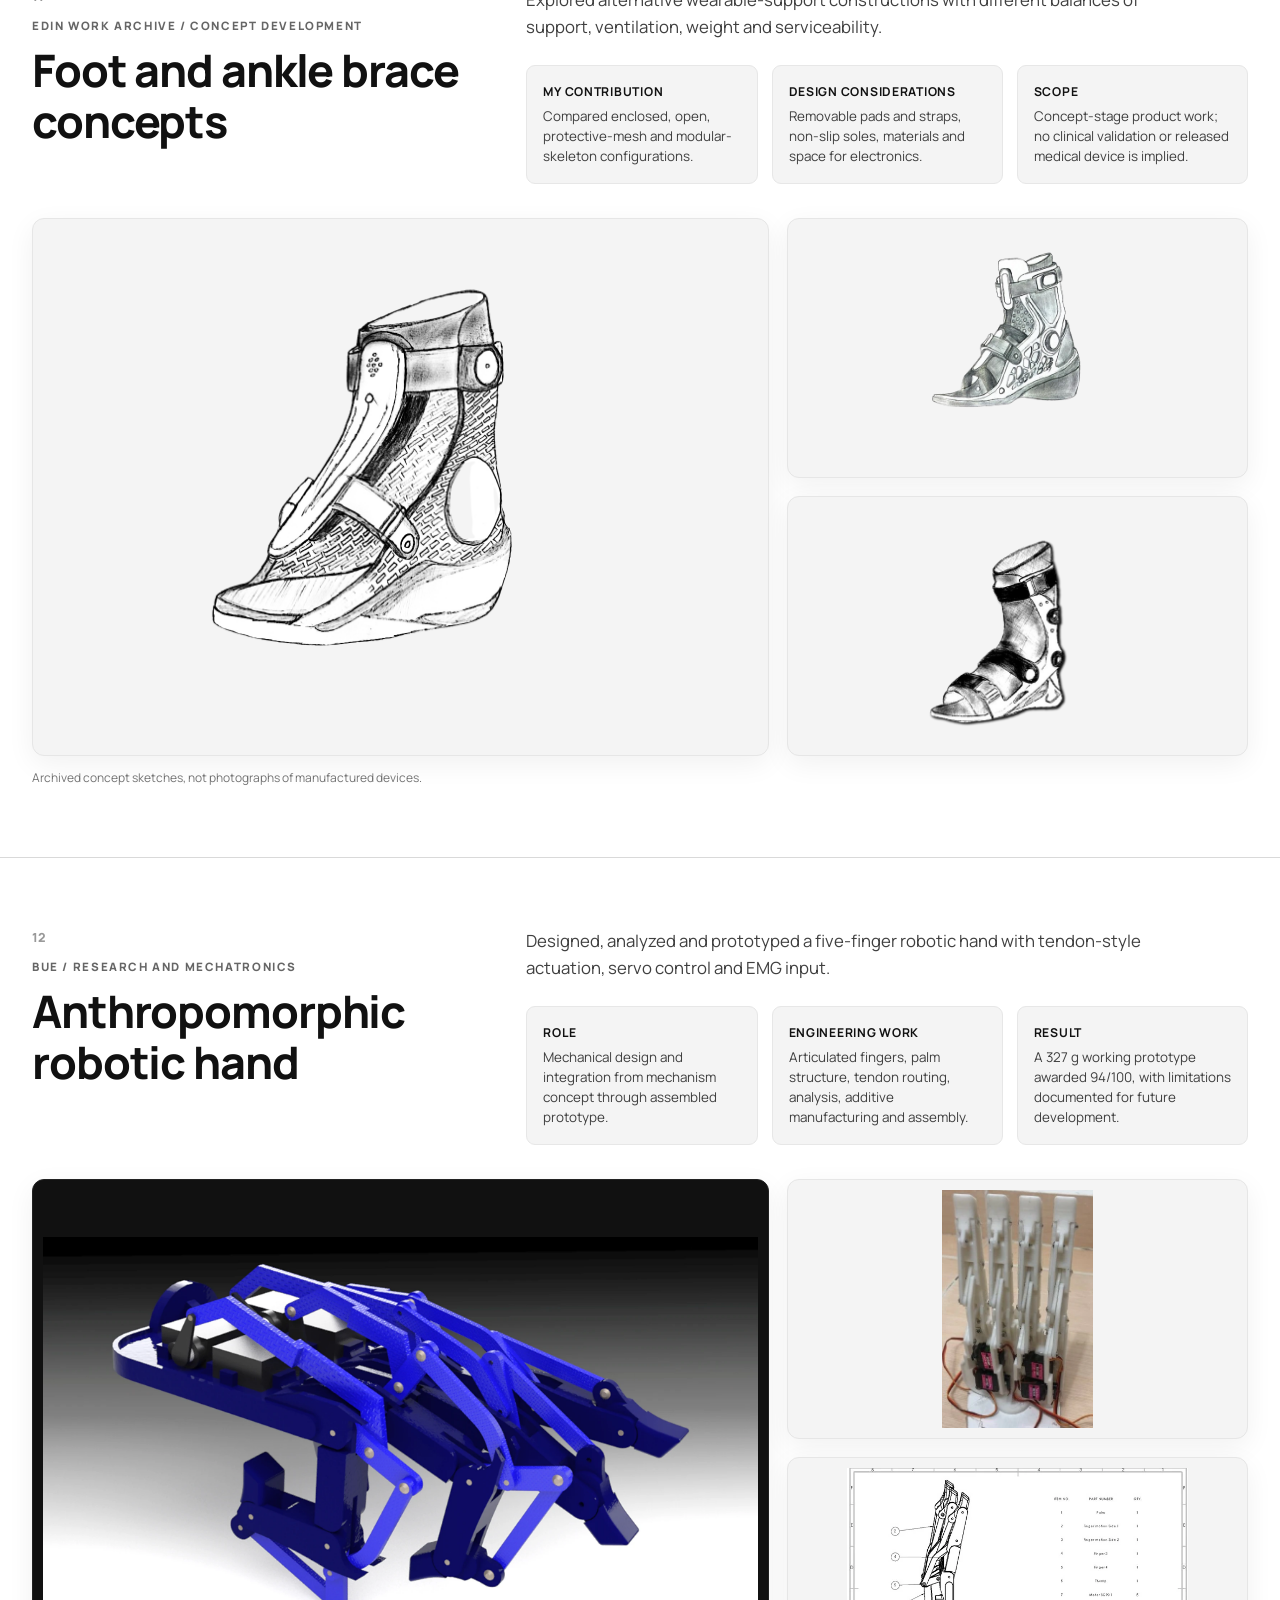
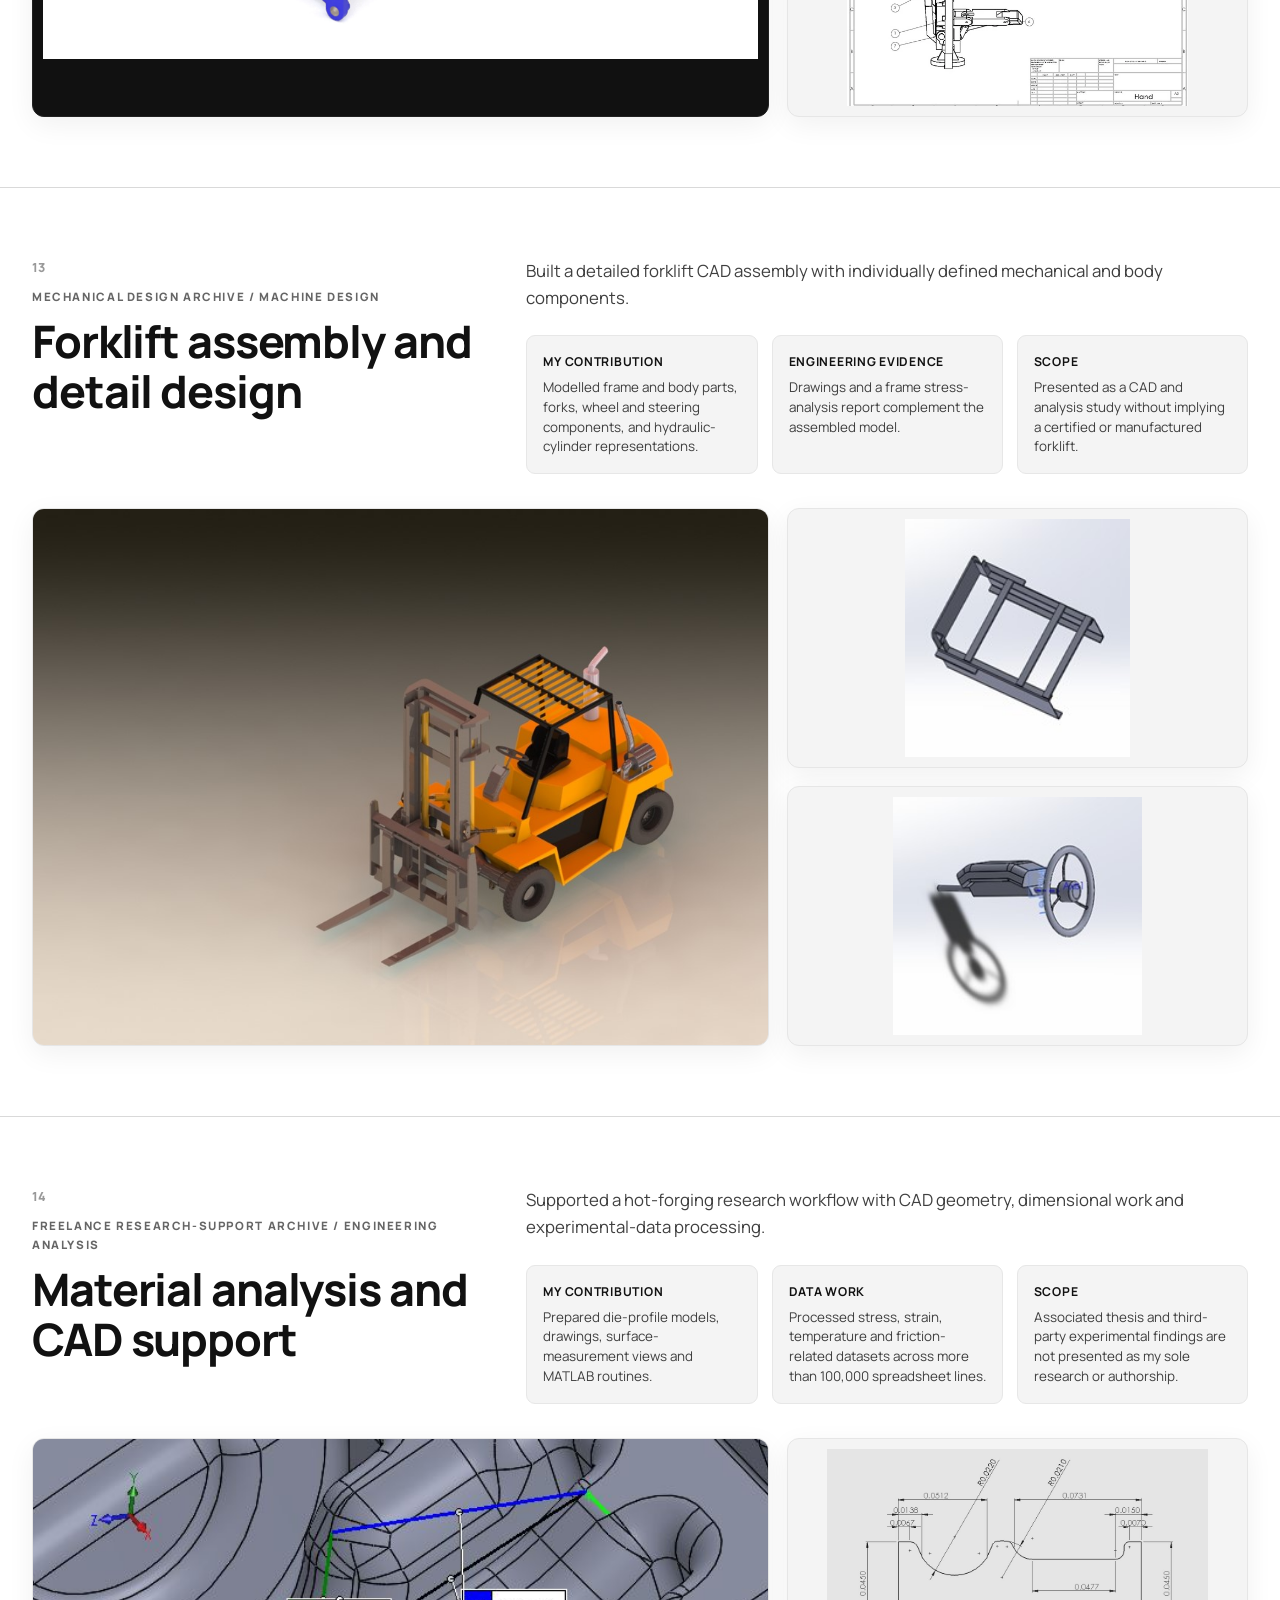
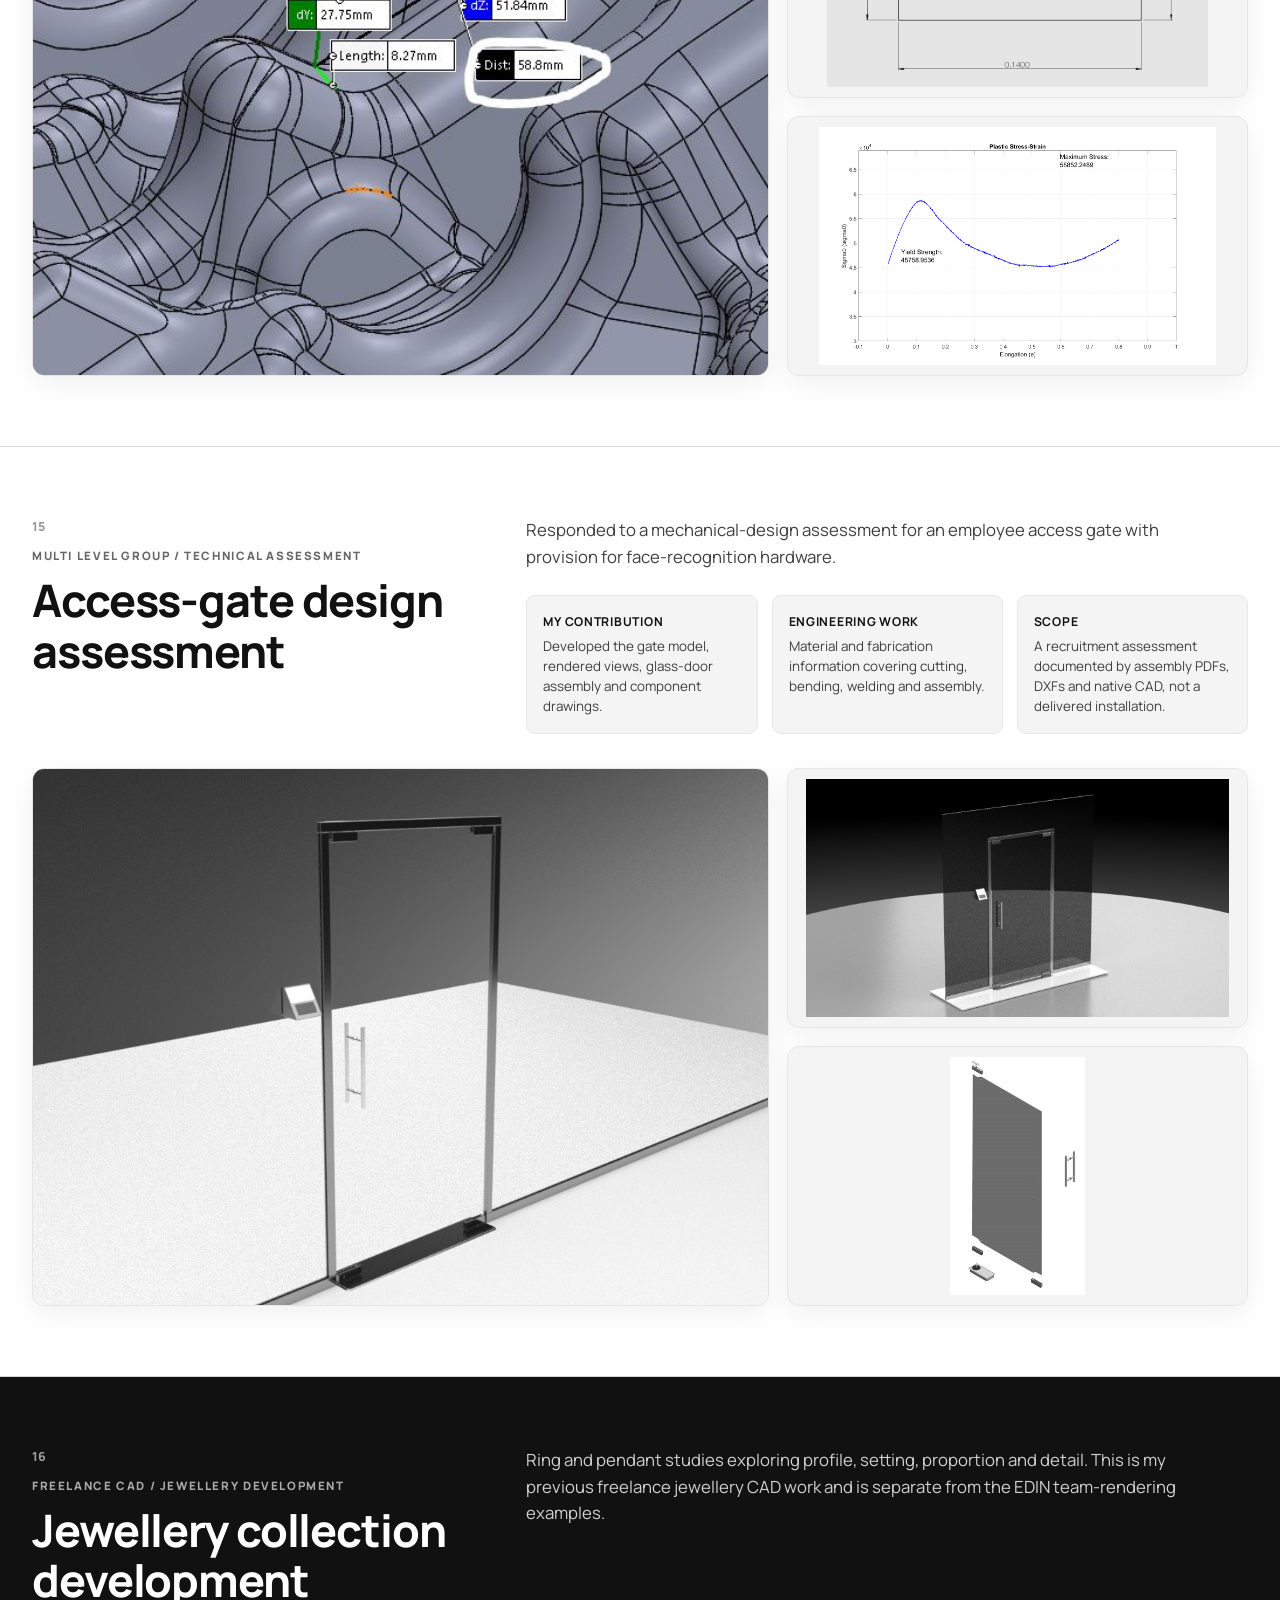
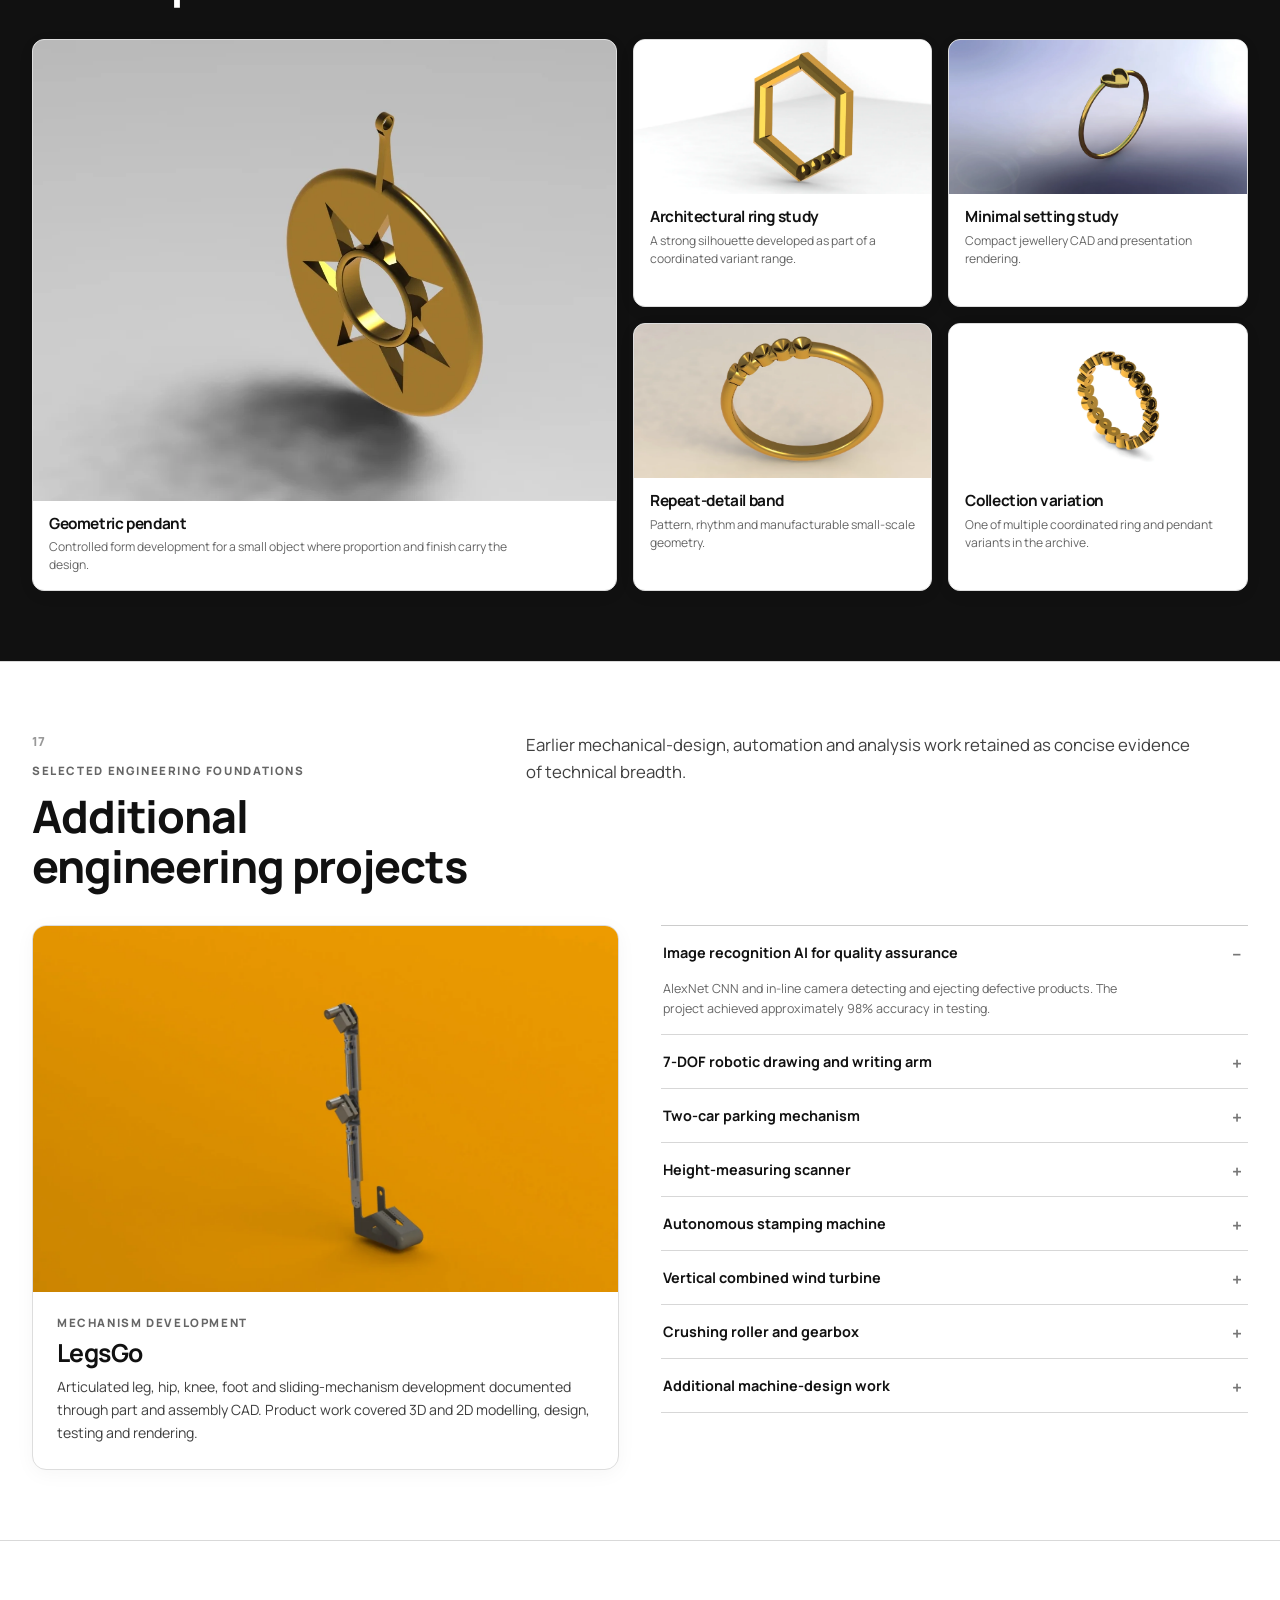
==== commit 31e8dccf: "Add expanded engineering case studies" ====
--- a/index.html
+++ b/index.html
@@ -63,8 +63,33 @@
 </div></section>
 
 <article class="case"><div class="wrap">
-  <div class="case-head"><div class="case-title"><span class="number">10</span><div class="eyebrow">BUE / research and mechatronics</div><h2>Anthropomorphic robotic hand</h2></div><div><p class="lede">Designed, analyzed and prototyped a five-finger robotic hand with tendon-style actuation, servo control and EMG input.</p><div class="role-grid"><div><strong>Role</strong><p>Mechanical design and integration from mechanism concept through assembled prototype.</p></div><div><strong>Engineering work</strong><p>Articulated fingers, palm structure, tendon routing, analysis, additive manufacturing and assembly.</p></div><div><strong>Result</strong><p>A 327 g working prototype awarded 94/100, with limitations documented for future development.</p></div></div></div></div>
+  <div class="case-head"><div class="case-title"><span class="number">10</span><div class="eyebrow">University and design archive / vehicle systems</div><h2>Suspension and racing components</h2></div><div><p class="lede">Defined vehicle-suspension components and communicated their geometry through assemblies, drawings and bills of material.</p><div class="role-grid"><div><strong>My contribution</strong><p>Suspension-system views, A-arm and upright drawings, steering-rod details and racing-team CAD.</p></div><div><strong>Engineering evidence</strong><p>Component-level models provide the supporting manufacturing definition.</p></div><div><strong>Scope</strong><p>Presented as design examples without claiming race results or validated vehicle performance.</p></div></div></div></div>
+  <div class="visual-grid reveal"><div class="visual hero-frame"><img src="assets/suspension-system.jpg" alt="Suspension and wheel assembly render"></div><div class="visual small contain"><img src="assets/suspension-a-arm.jpg" alt="Suspension A-arm engineering drawing"></div><div class="visual small contain"><img src="assets/suspension-upright.jpg" alt="Suspension upright engineering drawing"></div></div><p class="image-note">Suspension visualisation and drawings retained in the academic work archive.</p>
+</div></article>
+
+<article class="case"><div class="wrap">
+  <div class="case-head"><div class="case-title"><span class="number">11</span><div class="eyebrow">EDIN work archive / concept development</div><h2>Foot and ankle brace concepts</h2></div><div><p class="lede">Explored alternative wearable-support constructions with different balances of support, ventilation, weight and serviceability.</p><div class="role-grid"><div><strong>My contribution</strong><p>Compared enclosed, open, protective-mesh and modular-skeleton configurations.</p></div><div><strong>Design considerations</strong><p>Removable pads and straps, non-slip soles, materials and space for electronics.</p></div><div><strong>Scope</strong><p>Concept-stage product work; no clinical validation or released medical device is implied.</p></div></div></div></div>
+  <div class="visual-grid reveal"><div class="visual hero-frame contain"><img src="assets/ankle-brace-hero.png" alt="Foot and ankle brace concept sketch"></div><div class="visual small contain"><img src="assets/ankle-brace-concept-3.png" alt="Open ankle brace concept"></div><div class="visual small contain"><img src="assets/ankle-brace-concept-4.png" alt="Modular ankle brace concept"></div></div><p class="image-note">Archived concept sketches, not photographs of manufactured devices.</p>
+</div></article>
+
+<article class="case"><div class="wrap">
+  <div class="case-head"><div class="case-title"><span class="number">12</span><div class="eyebrow">BUE / research and mechatronics</div><h2>Anthropomorphic robotic hand</h2></div><div><p class="lede">Designed, analyzed and prototyped a five-finger robotic hand with tendon-style actuation, servo control and EMG input.</p><div class="role-grid"><div><strong>Role</strong><p>Mechanical design and integration from mechanism concept through assembled prototype.</p></div><div><strong>Engineering work</strong><p>Articulated fingers, palm structure, tendon routing, analysis, additive manufacturing and assembly.</p></div><div><strong>Result</strong><p>A 327 g working prototype awarded 94/100, with limitations documented for future development.</p></div></div></div></div>
   <div class="visual-grid reveal"><div class="visual hero-frame dark contain"><img src="assets/cad-render-of-the-anthropomorphic-robotic-hand.webp" alt="Anthropomorphic robotic hand CAD render"></div><div class="visual small"><img src="assets/3d-printed-anthropomorphic-hand-prototype.webp" alt="3D-printed anthropomorphic hand prototype"></div><div class="visual small contain"><img src="assets/robotic-hand-assembly-drawing.webp" alt="Robotic hand assembly drawing"></div></div>
+</div></article>
+
+<article class="case"><div class="wrap">
+  <div class="case-head"><div class="case-title"><span class="number">13</span><div class="eyebrow">Mechanical design archive / machine design</div><h2>Forklift assembly and detail design</h2></div><div><p class="lede">Built a detailed forklift CAD assembly with individually defined mechanical and body components.</p><div class="role-grid"><div><strong>My contribution</strong><p>Modelled frame and body parts, forks, wheel and steering components, and hydraulic-cylinder representations.</p></div><div><strong>Engineering evidence</strong><p>Drawings and a frame stress-analysis report complement the assembled model.</p></div><div><strong>Scope</strong><p>Presented as a CAD and analysis study without implying a certified or manufactured forklift.</p></div></div></div></div>
+  <div class="visual-grid reveal"><div class="visual hero-frame"><img src="assets/forklift-hero.jpg" alt="Forklift CAD assembly render"></div><div class="visual small contain"><img src="assets/forklift-elevator.jpg" alt="Forklift elevator component model"></div><div class="visual small contain"><img src="assets/forklift-steering.jpg" alt="Forklift steering component model"></div></div>
+</div></article>
+
+<article class="case"><div class="wrap">
+  <div class="case-head"><div class="case-title"><span class="number">14</span><div class="eyebrow">Freelance research-support archive / engineering analysis</div><h2>Material analysis and CAD support</h2></div><div><p class="lede">Supported a hot-forging research workflow with CAD geometry, dimensional work and experimental-data processing.</p><div class="role-grid"><div><strong>My contribution</strong><p>Prepared die-profile models, drawings, surface-measurement views and MATLAB routines.</p></div><div><strong>Data work</strong><p>Processed stress, strain, temperature and friction-related datasets across more than 100,000 spreadsheet lines.</p></div><div><strong>Scope</strong><p>Associated thesis and third-party experimental findings are not presented as my sole research or authorship.</p></div></div></div></div>
+  <div class="visual-grid reveal"><div class="visual hero-frame"><img src="assets/material-analysis-cad.jpg" alt="CAD surface measurement view"></div><div class="visual small contain"><img src="assets/material-analysis-profile.jpg" alt="Hot-forging die profile drawing"></div><div class="visual small contain"><img src="assets/material-analysis-plot.png" alt="Processed engineering data plot"></div></div>
+</div></article>
+
+<article class="case"><div class="wrap">
+  <div class="case-head"><div class="case-title"><span class="number">15</span><div class="eyebrow">Multi Level Group / technical assessment</div><h2>Access-gate design assessment</h2></div><div><p class="lede">Responded to a mechanical-design assessment for an employee access gate with provision for face-recognition hardware.</p><div class="role-grid"><div><strong>My contribution</strong><p>Developed the gate model, rendered views, glass-door assembly and component drawings.</p></div><div><strong>Engineering work</strong><p>Material and fabrication information covering cutting, bending, welding and assembly.</p></div><div><strong>Scope</strong><p>A recruitment assessment documented by assembly PDFs, DXFs and native CAD, not a delivered installation.</p></div></div></div></div>
+  <div class="visual-grid reveal"><div class="visual hero-frame"><img src="assets/access-gate-hero.jpg" alt="Access-gate concept render"></div><div class="visual small"><img src="assets/access-gate-angle.jpg" alt="Access-gate secondary render"></div><div class="visual small contain"><img src="assets/access-gate-door.jpg" alt="Access-gate glass-door assembly model"></div></div>
 </div></article>
 
 <section class="experience" id="experience"><div class="wrap experience-grid"><div><div class="eyebrow">Experience</div><h2>Professional experience</h2><p style="margin-top:22px">Mechanical design, product development and technical leadership across international teams and manufacturers.</p><div class="skills"><span class="skill">SolidWorks</span><span class="skill">Mechanical design</span><span class="skill">Detailed CAD</span><span class="skill">DFM</span><span class="skill">FEA</span><span class="skill">Drawings &amp; BOMs</span><span class="skill">Supplier coordination</span><span class="skill">Prototype validation</span></div></div><div class="roles">
@@ -75,7 +100,7 @@
   <div class="role"><time>Parallel</time><div><h3>Merch &amp; Effect / Product Design Engineer</h3><p>Product CAD, material and manufacturing definition, supplier documentation and prototype development.</p></div></div>
 </div></div></section>
 <section class="case band" id="jewellery"><div class="wrap">
-  <div class="case-head"><div class="case-title"><span class="number">11</span><div class="eyebrow">Freelance CAD / jewellery development</div><h2>Jewellery collection development</h2></div><div><p class="lede">Ring and pendant studies exploring profile, setting, proportion and detail. This is my previous freelance jewellery CAD work and is separate from the EDIN team-rendering examples.</p></div></div>
+  <div class="case-head"><div class="case-title"><span class="number">16</span><div class="eyebrow">Freelance CAD / jewellery development</div><h2>Jewellery collection development</h2></div><div><p class="lede">Ring and pendant studies exploring profile, setting, proportion and detail. This is my previous freelance jewellery CAD work and is separate from the EDIN team-rendering examples.</p></div></div>
   <div class="jewellery-grid reveal">
     <article class="jewellery-card jewellery-feature"><div class="jewellery-media"><img src="assets/geometric-pendant-design.webp" alt="Geometric pendant CAD render"></div><div class="jewellery-copy"><h3>Geometric pendant</h3><p>Controlled form development for a small object where proportion and finish carry the design.</p></div></article>
     <article class="jewellery-card"><div class="jewellery-media"><img src="assets/geometric-ring-design.webp" alt="Architectural ring CAD study"></div><div class="jewellery-copy"><h3>Architectural ring study</h3><p>A strong silhouette developed as part of a coordinated variant range.</p></div></article>
@@ -86,7 +111,7 @@
 </div></section>
 
 <section class="case" id="additional-projects"><div class="wrap">
-  <div class="case-head"><div class="case-title"><span class="number">12</span><div class="eyebrow">Selected engineering foundations</div><h2>Additional engineering projects</h2></div><div><p class="lede">Earlier mechanical-design, automation and analysis work retained as concise evidence of technical breadth.</p></div></div>
+  <div class="case-head"><div class="case-title"><span class="number">17</span><div class="eyebrow">Selected engineering foundations</div><h2>Additional engineering projects</h2></div><div><p class="lede">Earlier mechanical-design, automation and analysis work retained as concise evidence of technical breadth.</p></div></div>
   <div class="project-archive reveal">
     <article class="legsgo-feature"><div class="legsgo-media"><img src="assets/legsgo-mechanical-assembly.webp" alt="LegsGo articulated mechanism orange render"></div><div class="legsgo-copy"><div class="eyebrow">Mechanism development</div><h3>LegsGo</h3><p>Articulated leg, hip, knee, foot and sliding-mechanism development documented through part and assembly CAD. Product work covered 3D and 2D modelling, design, testing and rendering.</p></div></article>
     <div class="project-list">
@@ -96,8 +121,8 @@
       <details><summary>Height-measuring scanner</summary><p>Infrared and ultrasonic sensors mounted on a servo scan head. Height was derived using the Pythagorean theorem.</p></details>
       <details><summary>Autonomous stamping machine</summary><p>Concept selection, CAD, infrared sensing, servo actuation and Arduino control. Included for its hands-on automation work.</p></details>
       <details><summary>Vertical combined wind turbine</summary><p>Mechanical-design project retained in the portfolio archive. Presented here as part of the wider engineering project record.</p></details>
-      <details><summary>Material analysis and CAD support</summary><p>MATLAB data processing, CAD profiles and drawings supporting a hot-forging research workflow. Associated thesis authorship remains separate.</p></details>
-      <details><summary>Additional machine-design work</summary><p>Forklift assemblies, crushing roller and gearbox, suspension components, access-gate assessment and composite-material coursework.</p></details>
+      <details><summary>Crushing roller and gearbox</summary><p>Roller-based crushing assembly, worm-gear reducer and workshop drawing package.</p></details>
+      <details><summary>Additional machine-design work</summary><p>Composite-material coursework, mechanisms and detailed component studies retained in the archive.</p></details>
     </div>
   </div>
 </div></section>
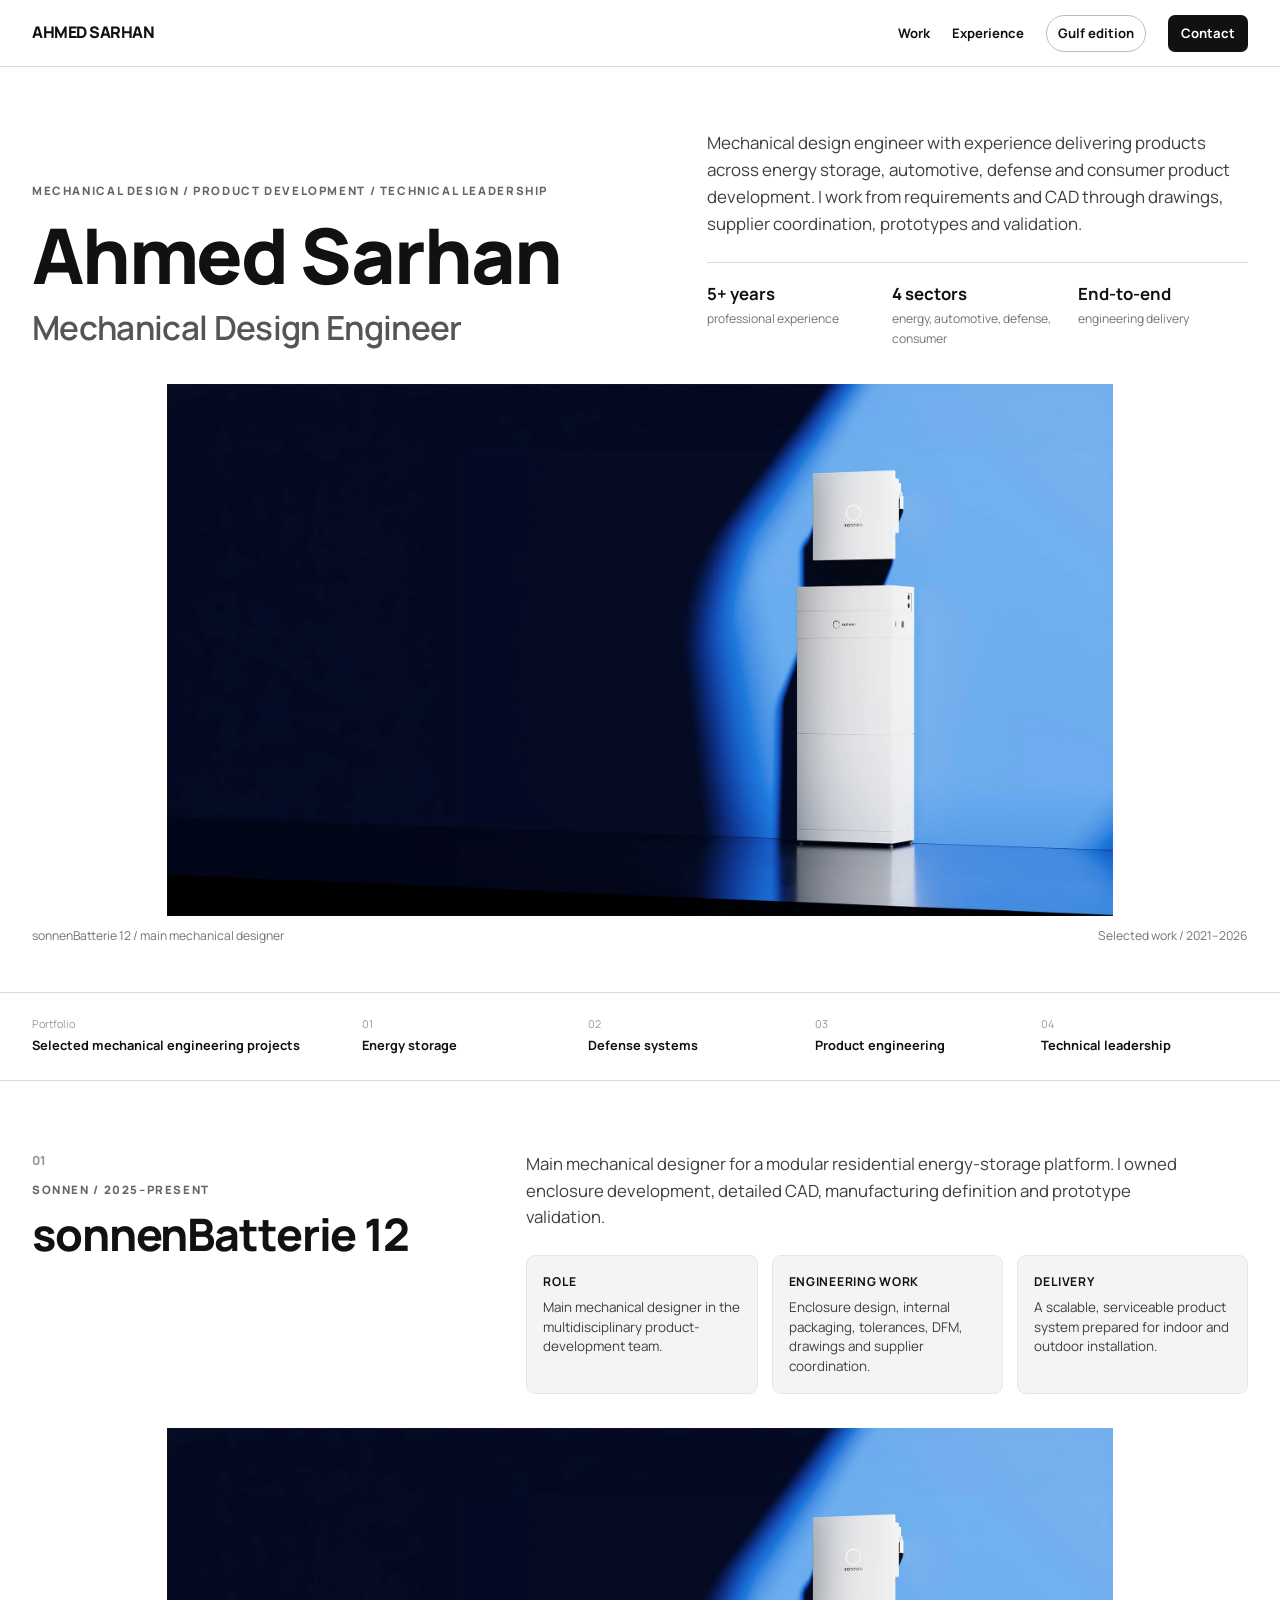
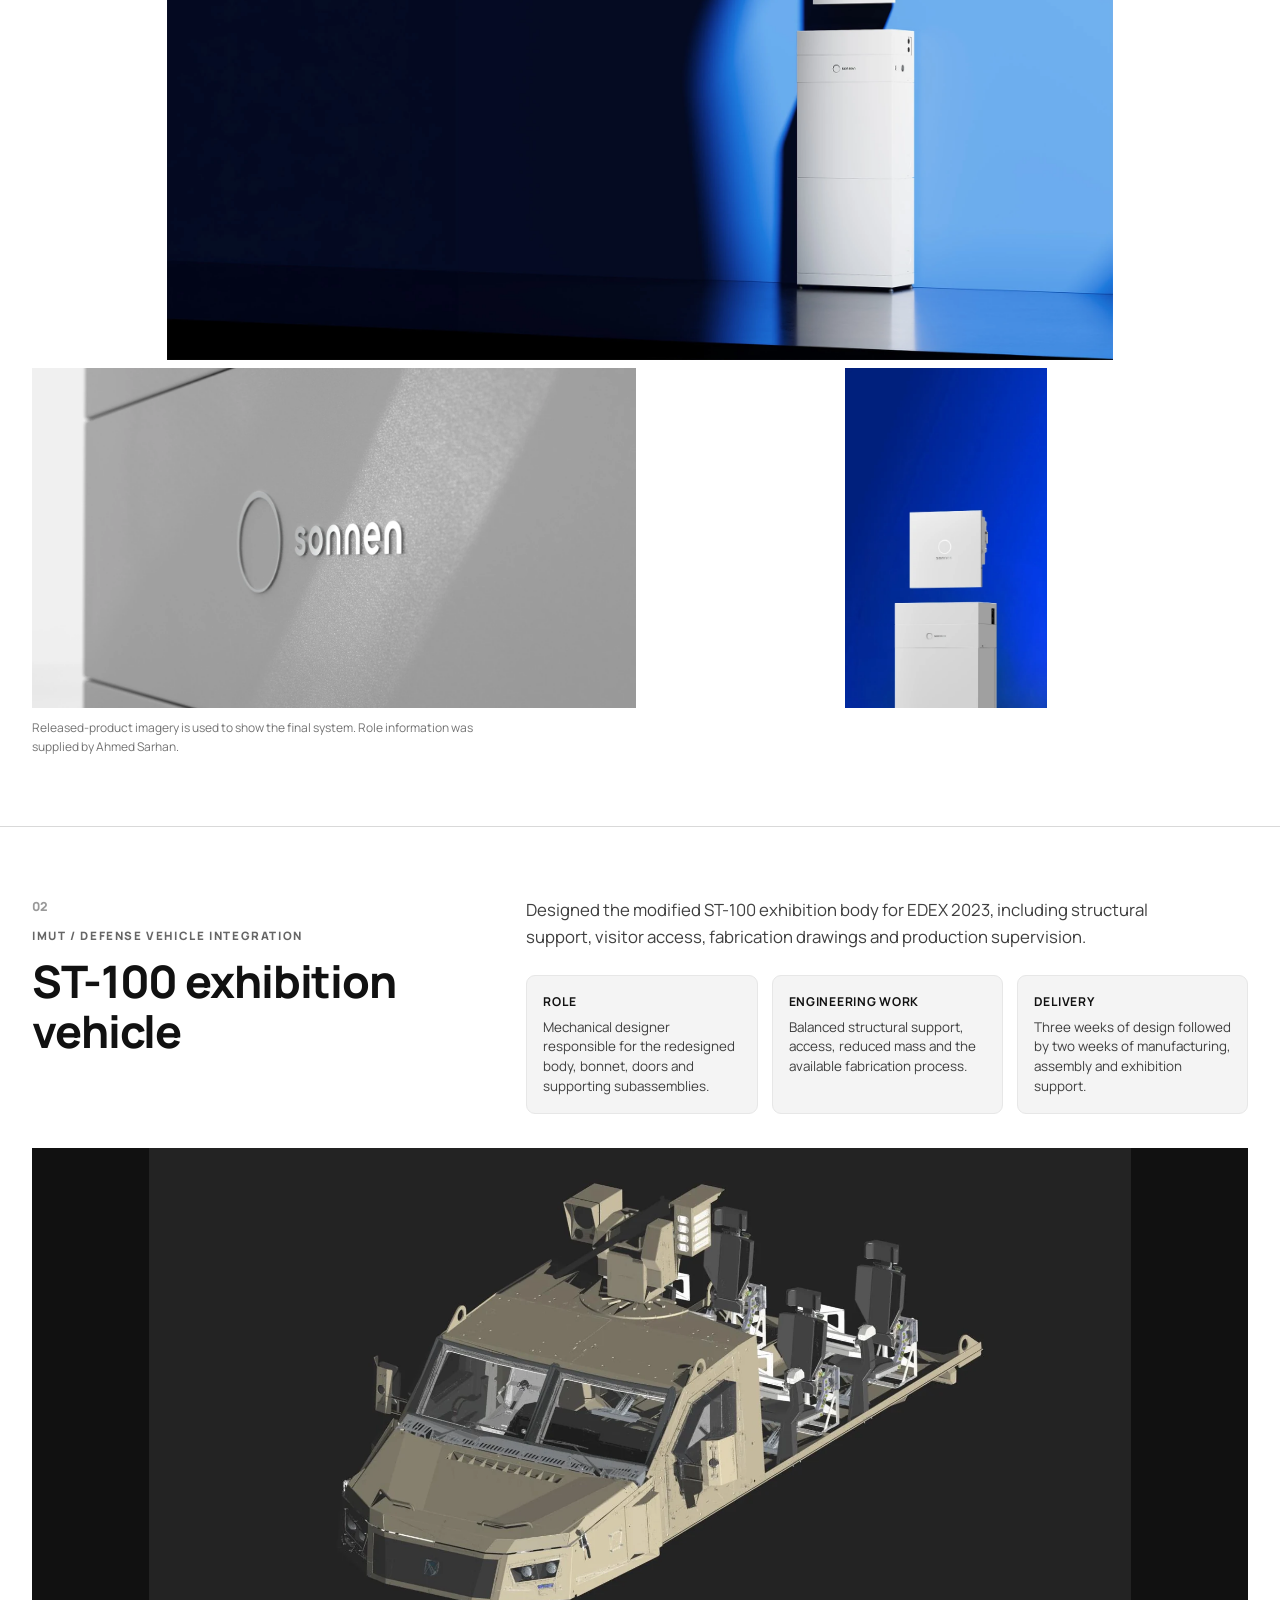
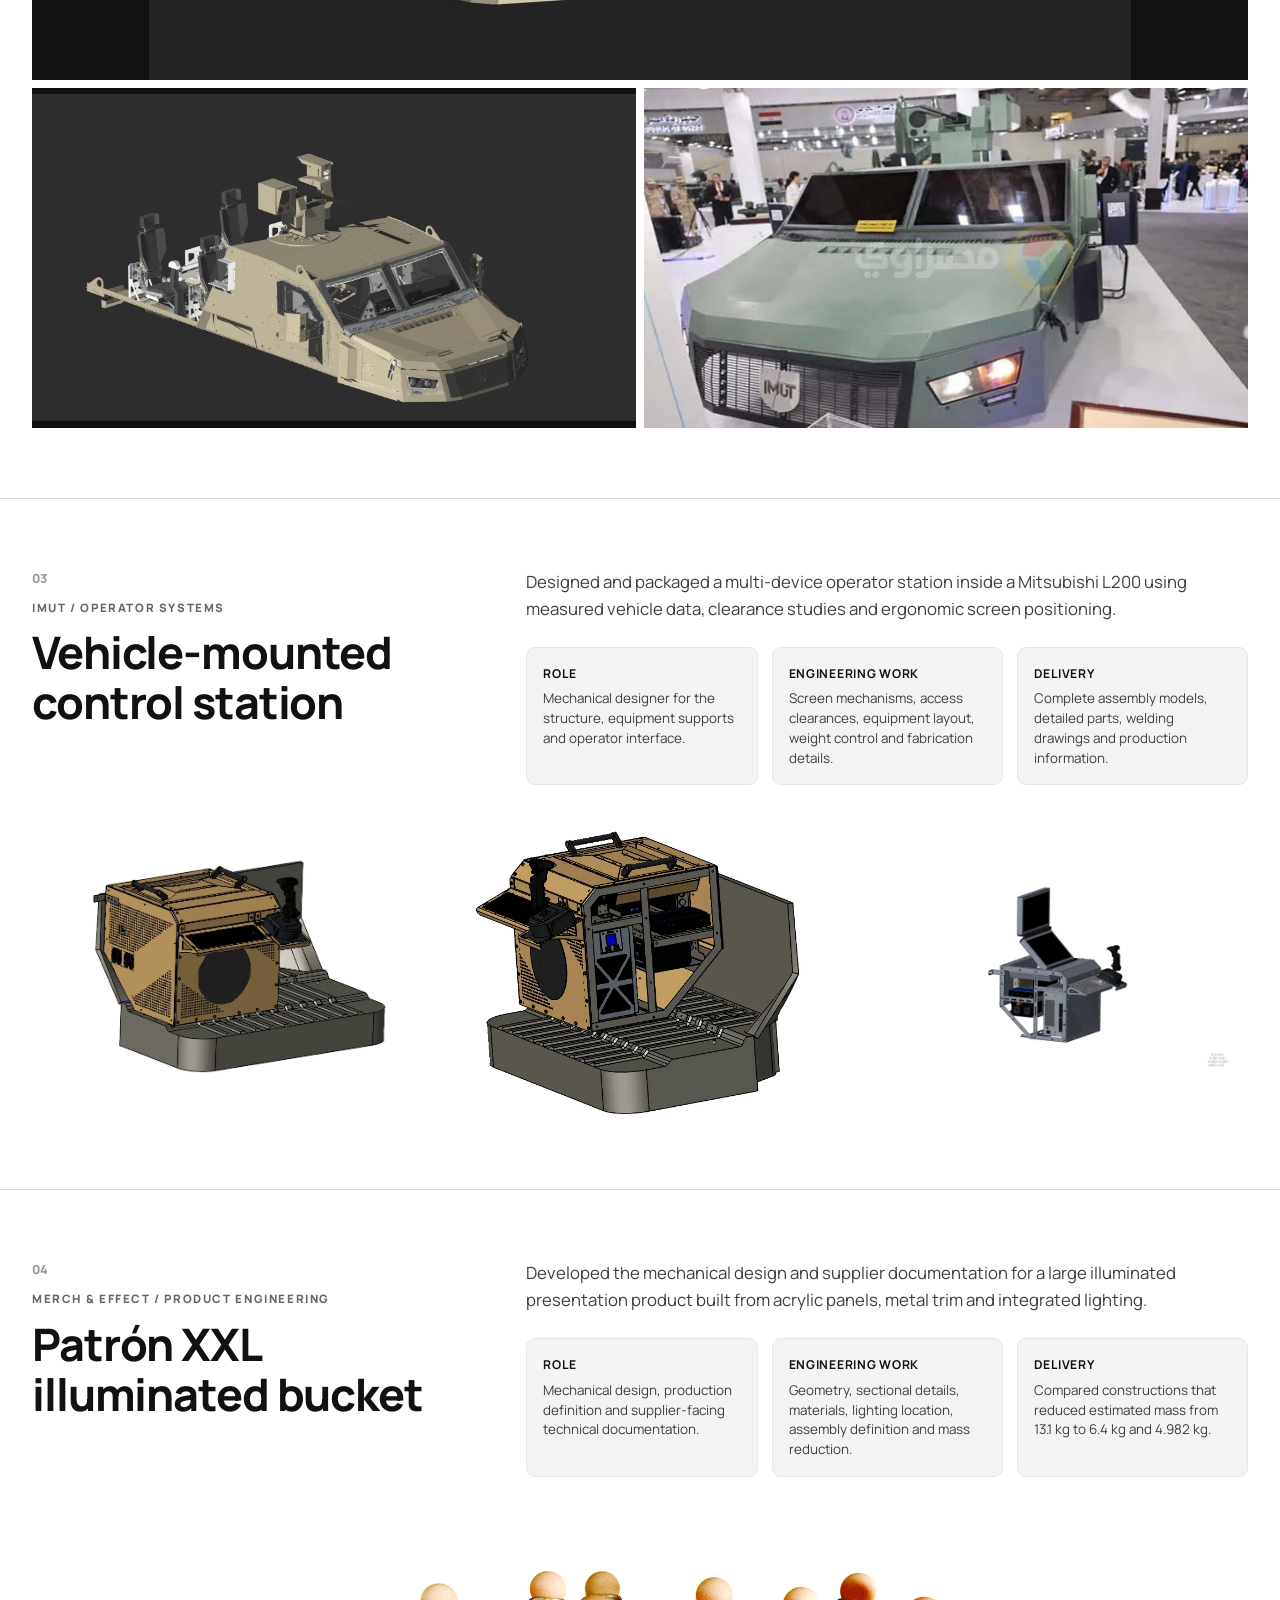
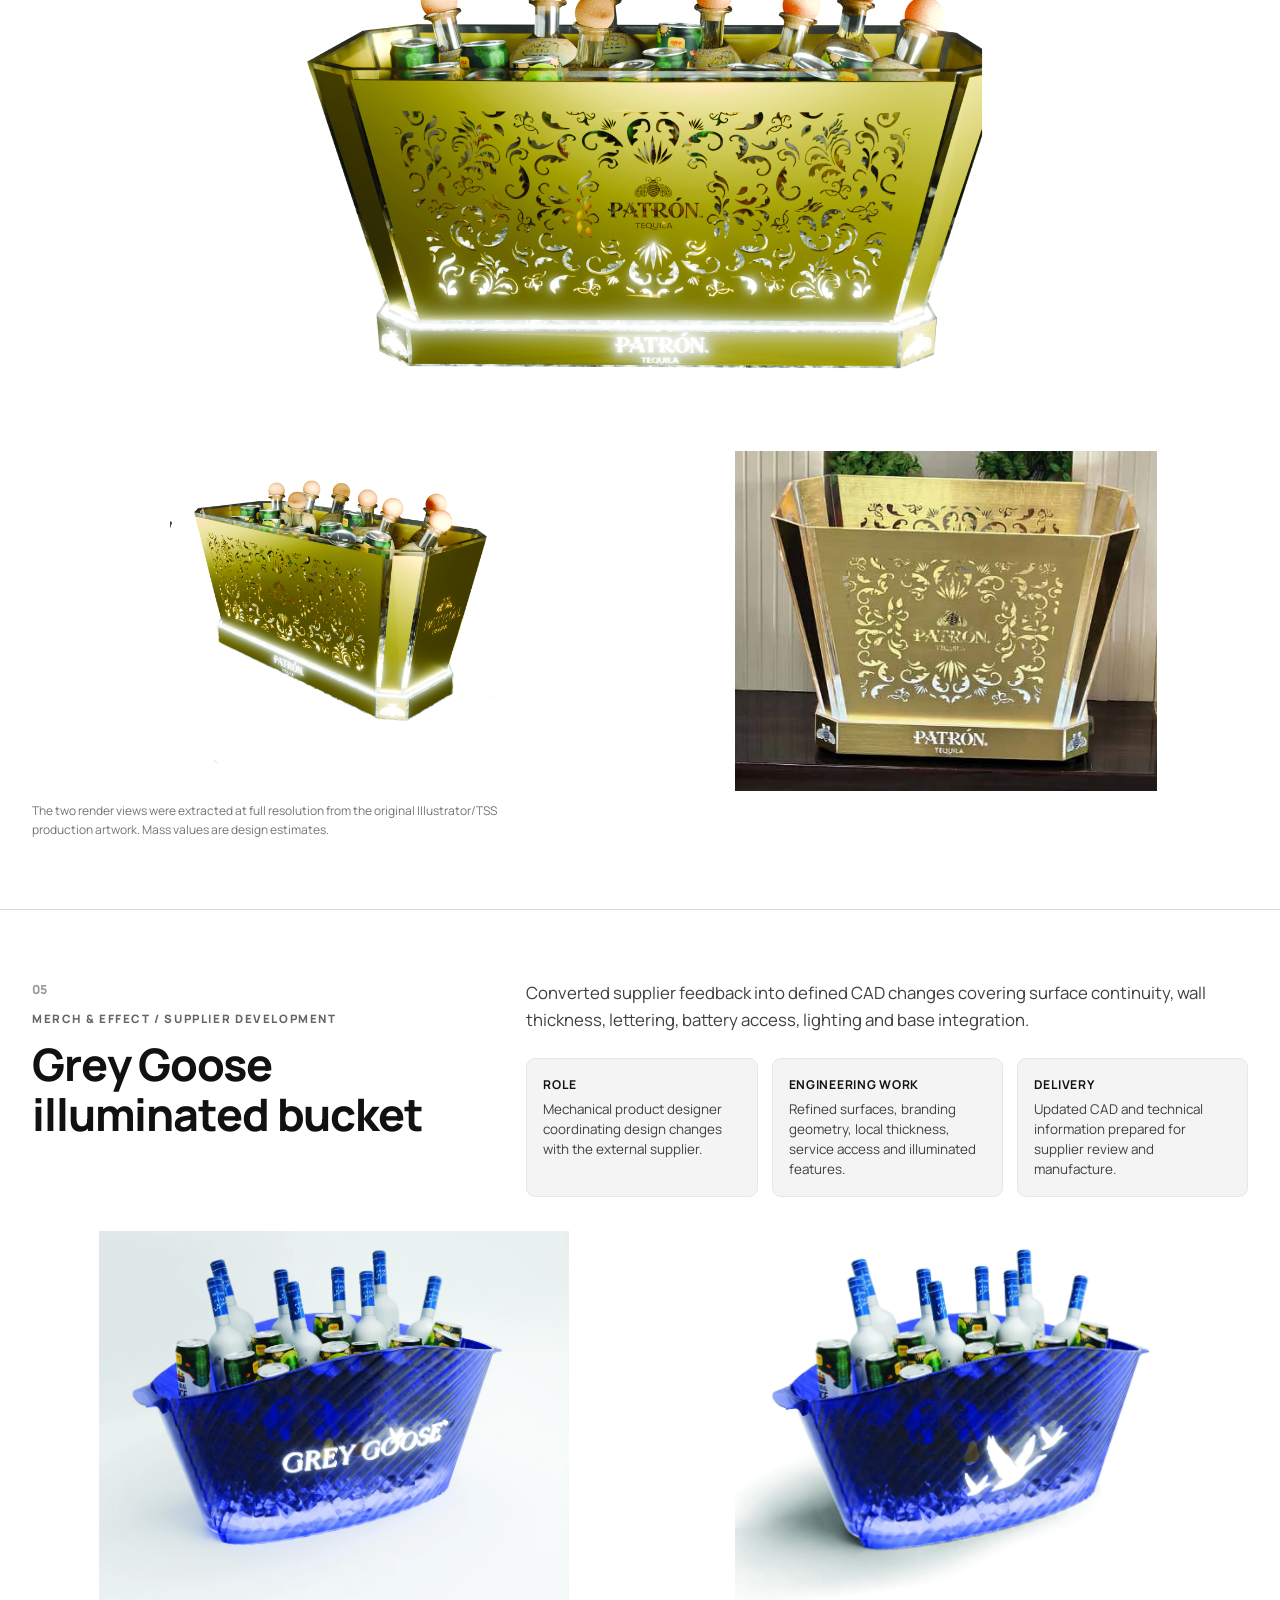
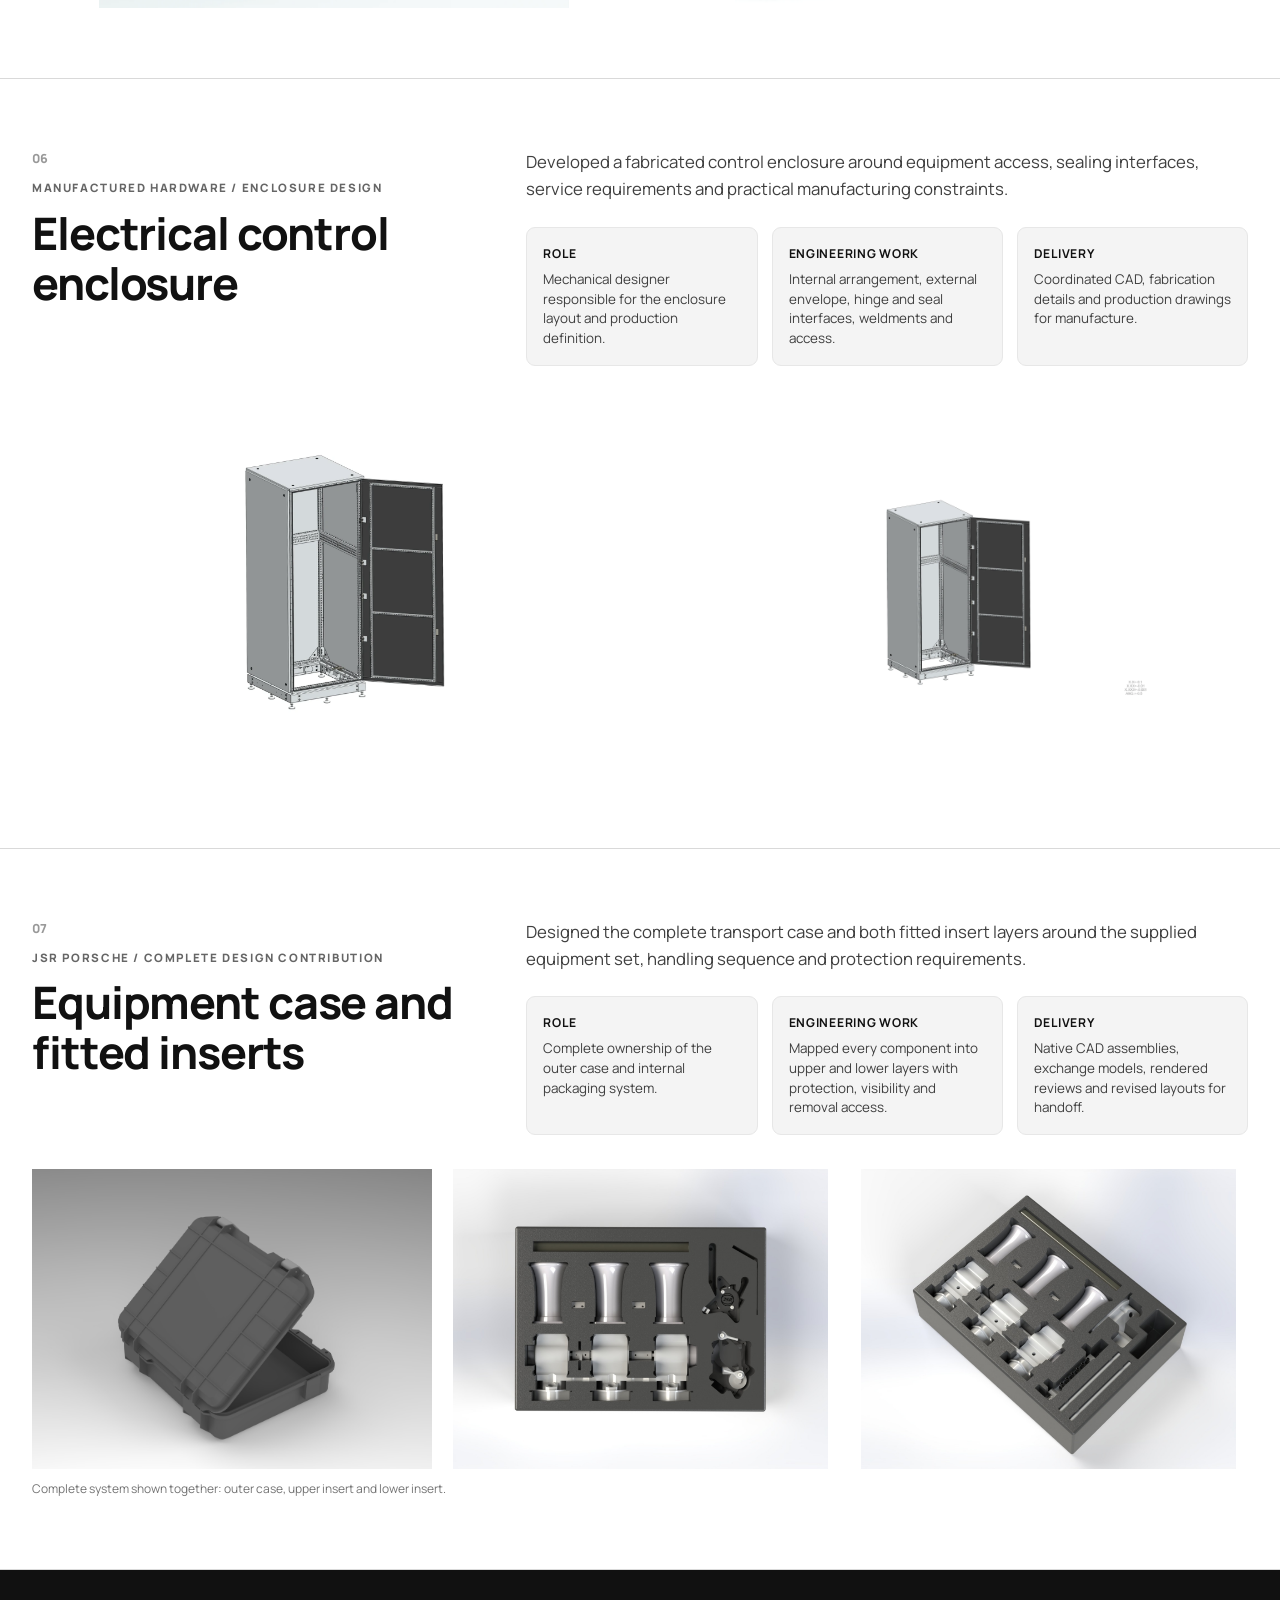
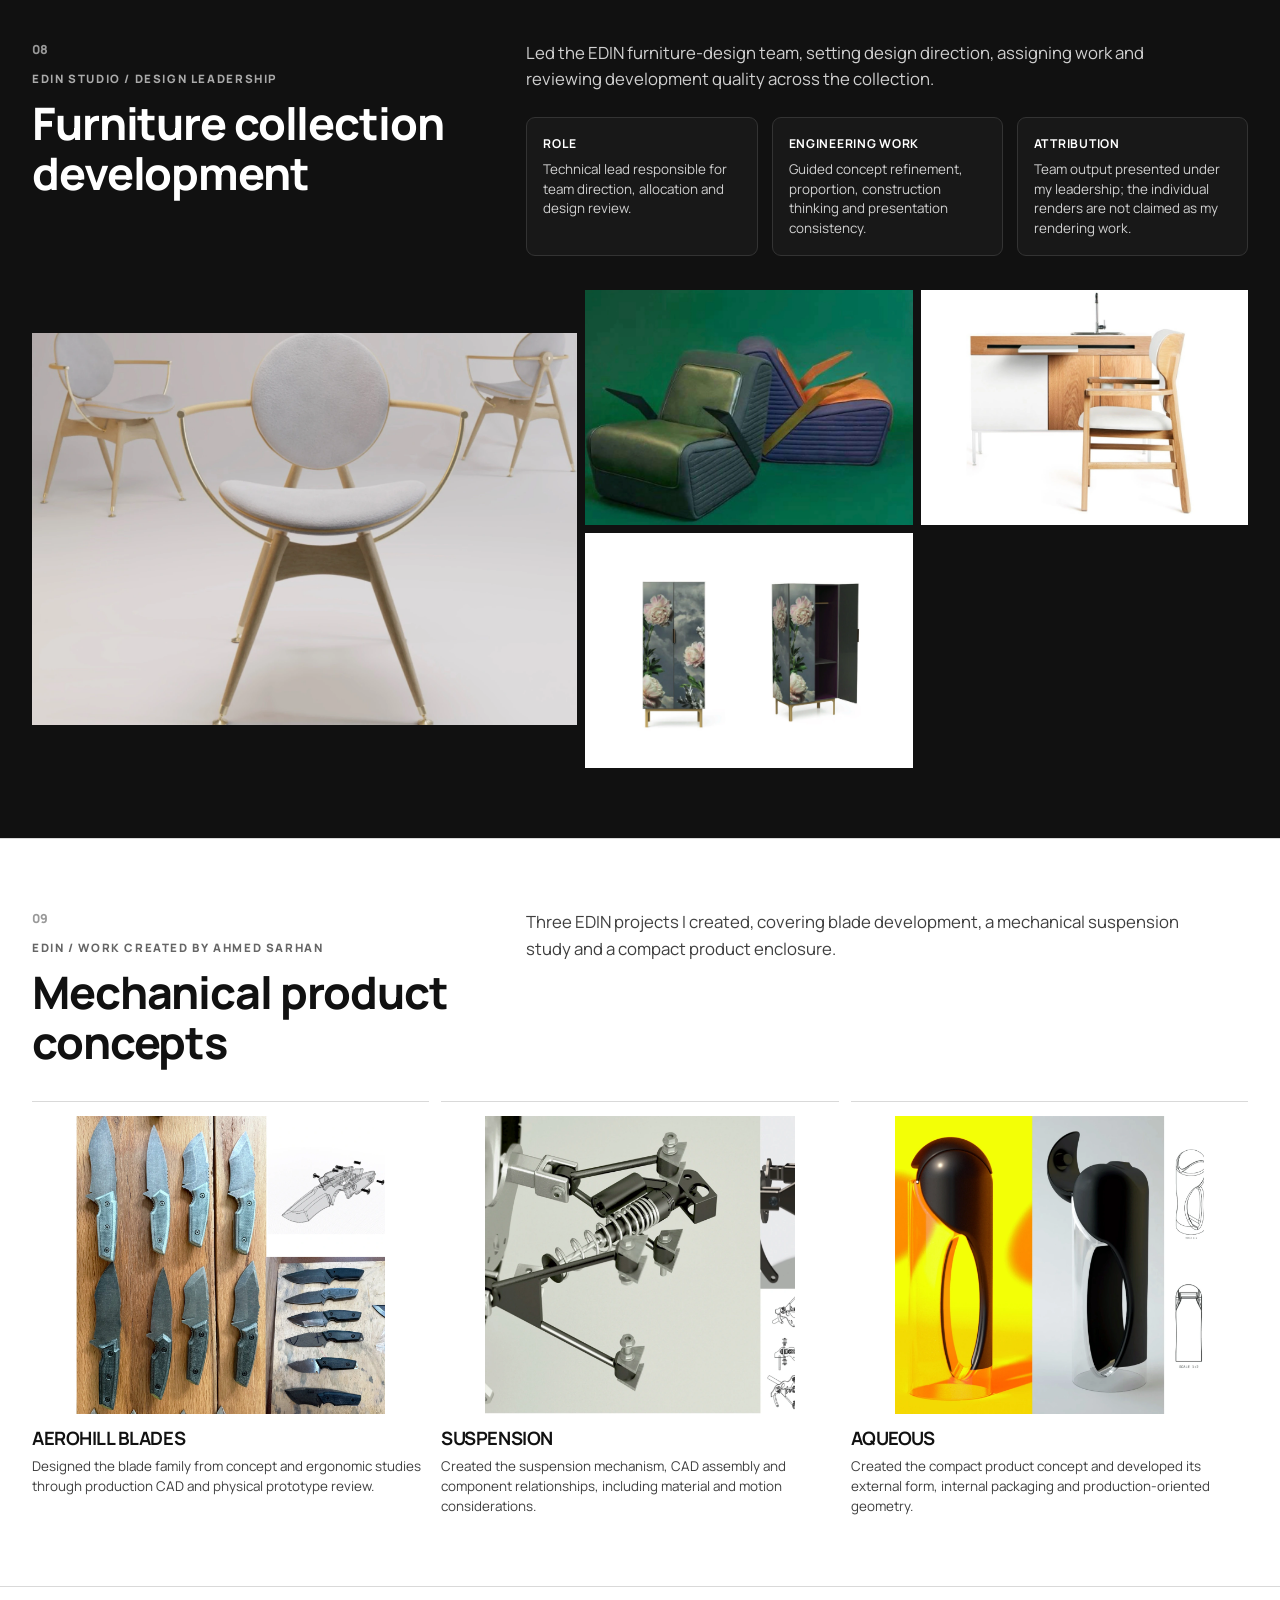
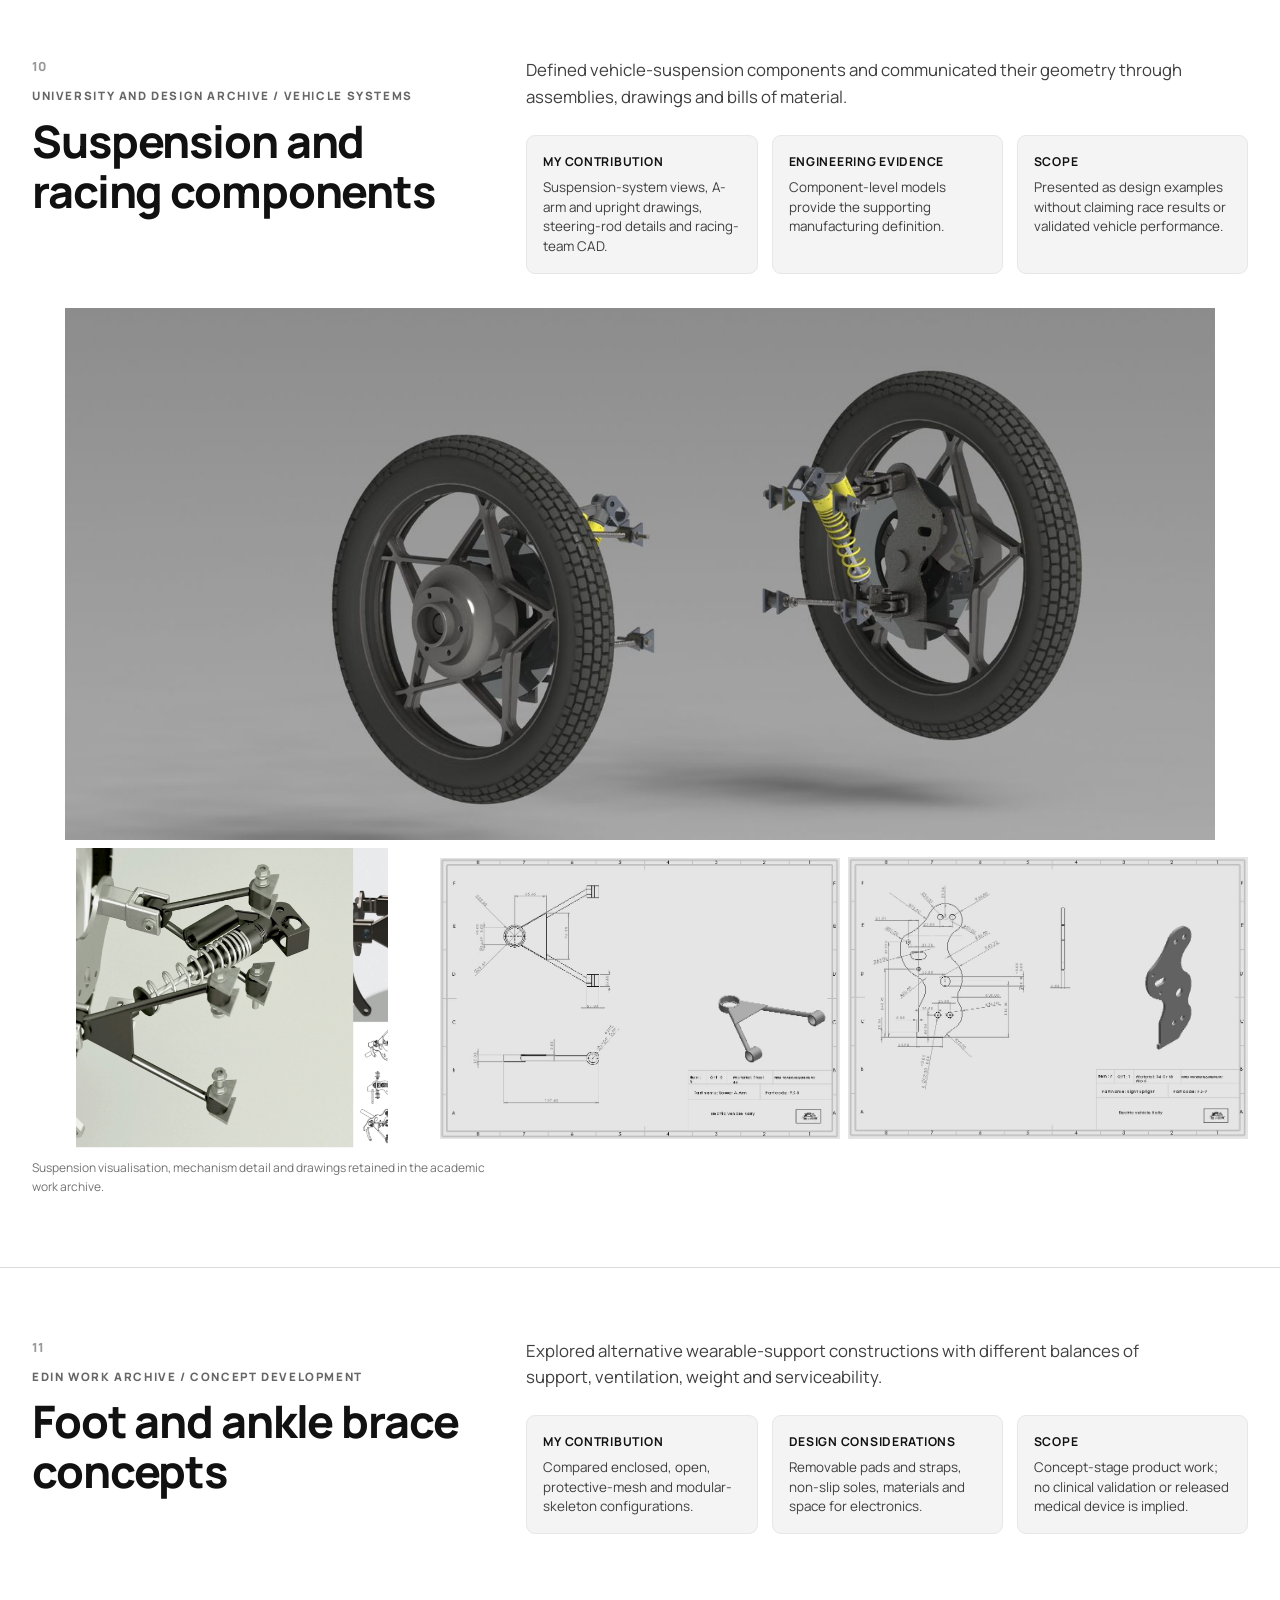
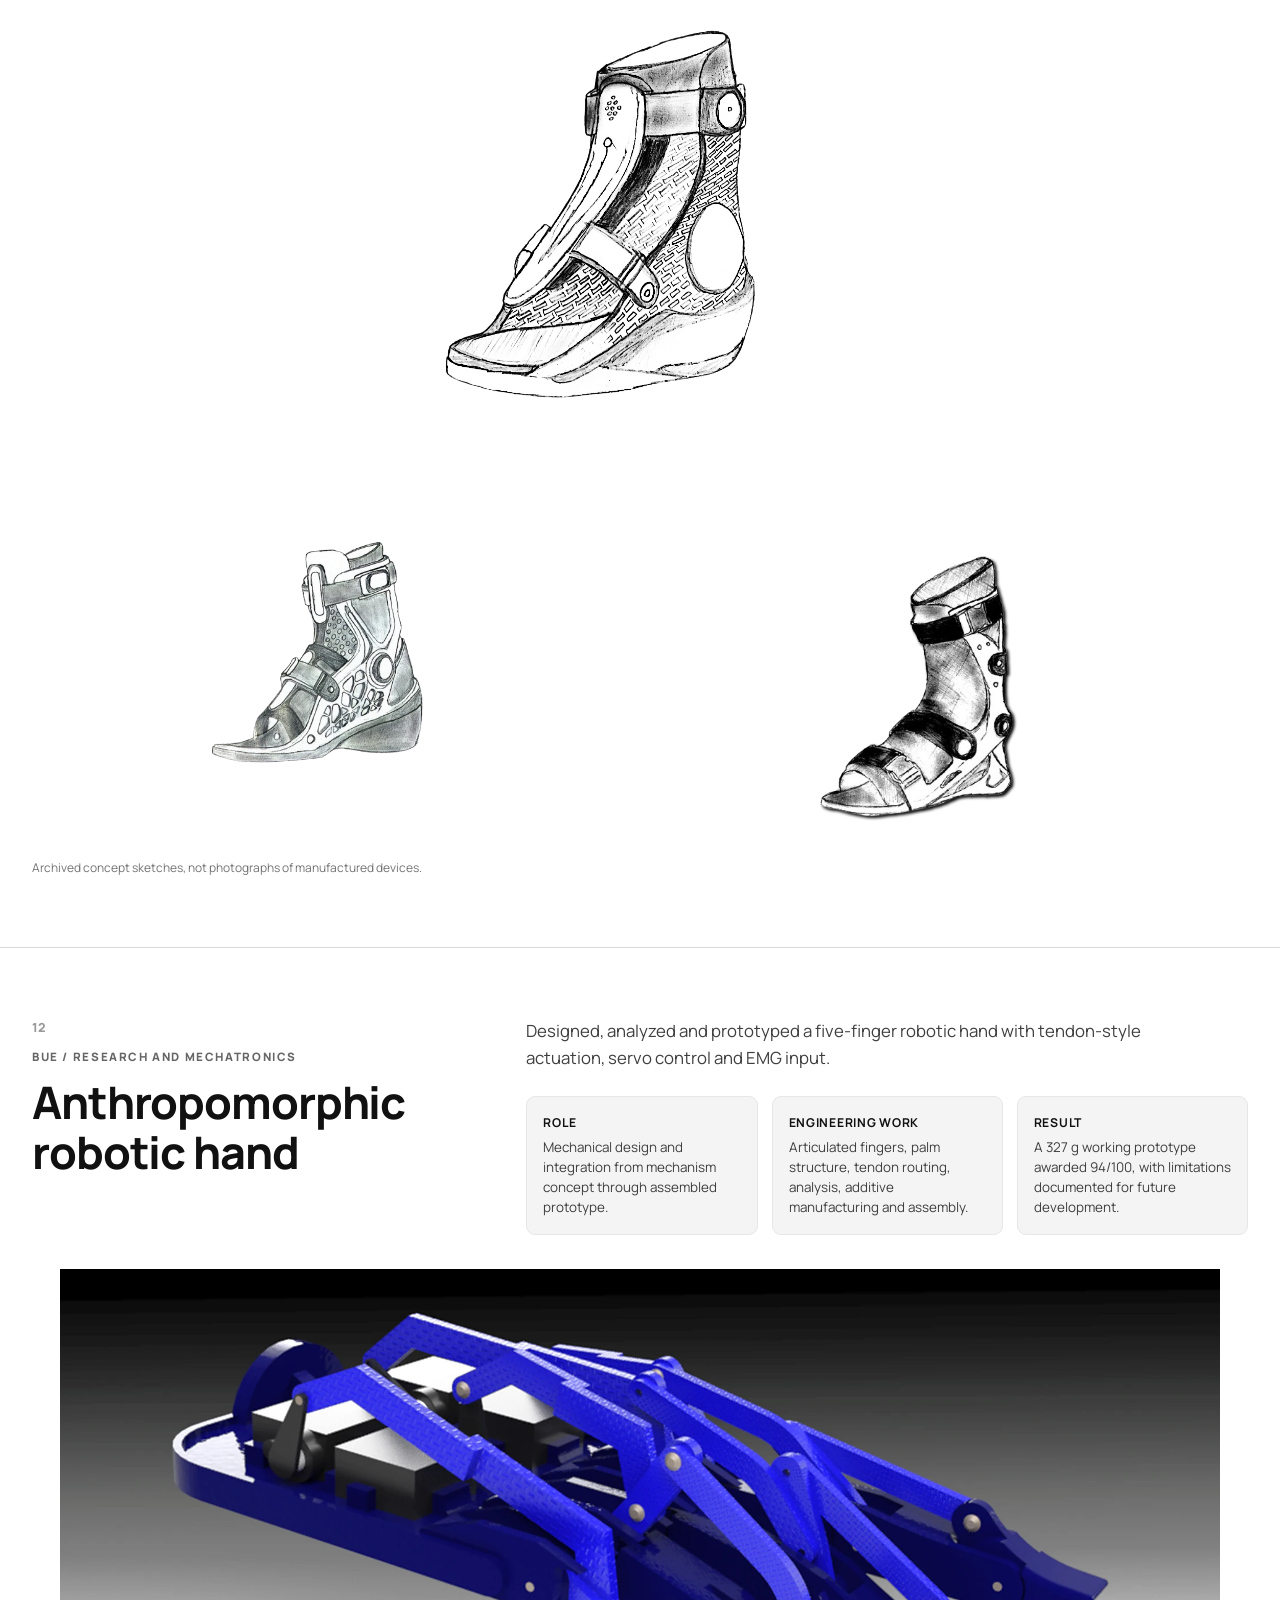
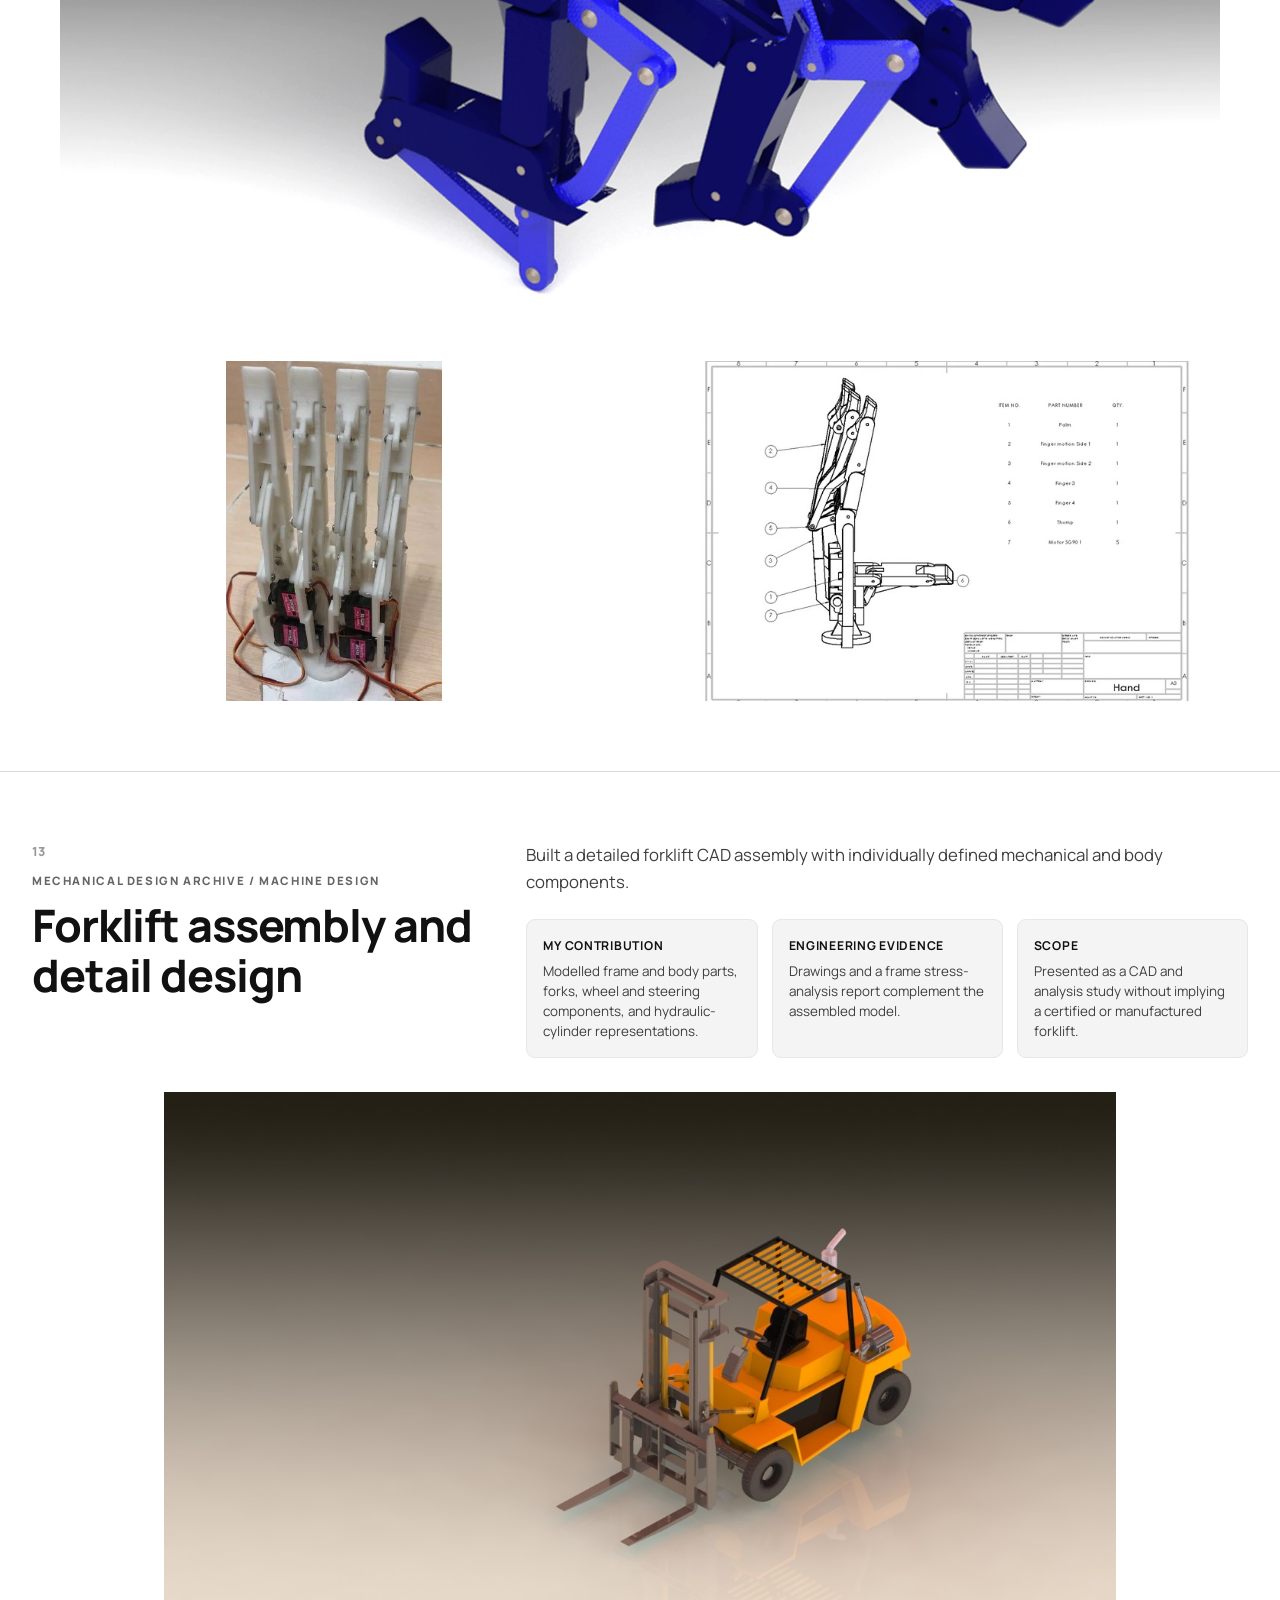
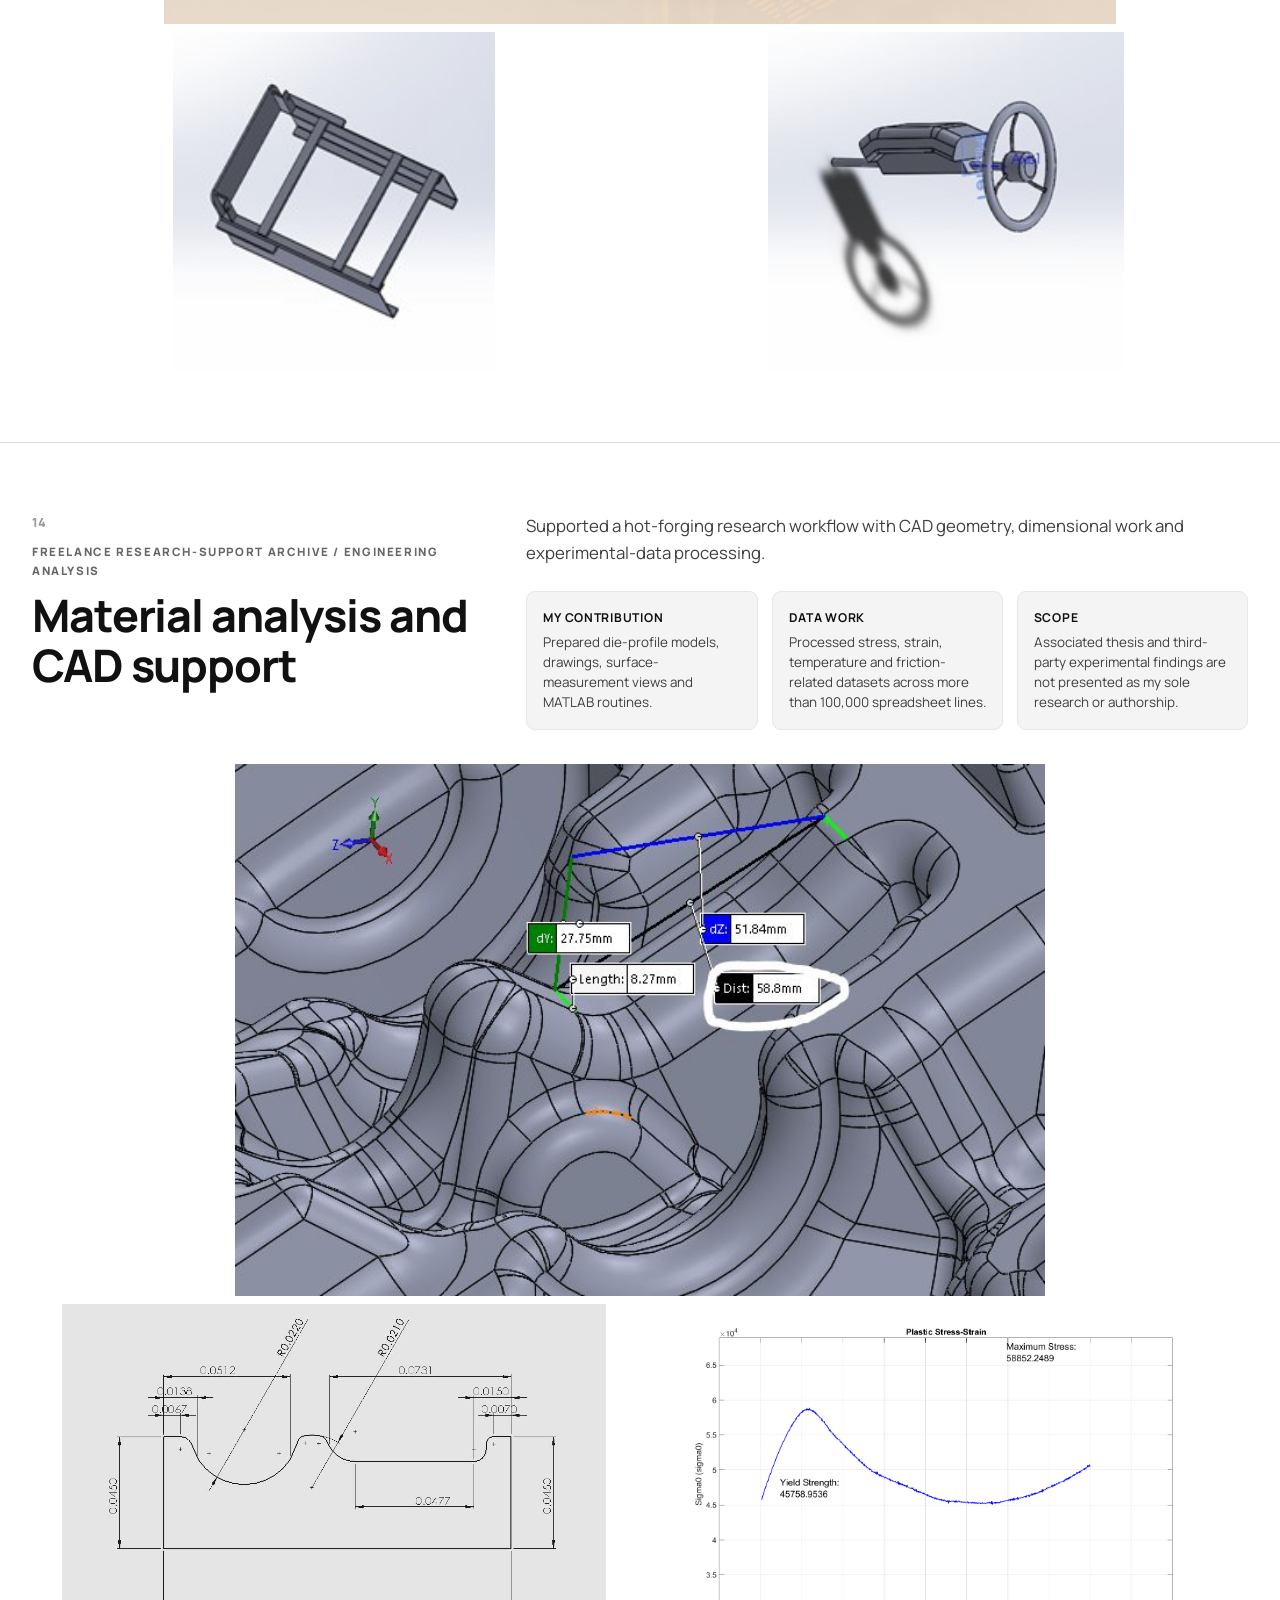
==== commit 49721ad6: "Show all portfolio imagery without cropping" ====
--- a/index.html
+++ b/index.html
@@ -64,7 +64,7 @@
 
 <article class="case"><div class="wrap">
   <div class="case-head"><div class="case-title"><span class="number">10</span><div class="eyebrow">University and design archive / vehicle systems</div><h2>Suspension and racing components</h2></div><div><p class="lede">Defined vehicle-suspension components and communicated their geometry through assemblies, drawings and bills of material.</p><div class="role-grid"><div><strong>My contribution</strong><p>Suspension-system views, A-arm and upright drawings, steering-rod details and racing-team CAD.</p></div><div><strong>Engineering evidence</strong><p>Component-level models provide the supporting manufacturing definition.</p></div><div><strong>Scope</strong><p>Presented as design examples without claiming race results or validated vehicle performance.</p></div></div></div></div>
-  <div class="visual-grid reveal"><div class="visual hero-frame"><img src="assets/suspension-system.jpg" alt="Suspension and wheel assembly render"></div><div class="visual small contain"><img src="assets/suspension-a-arm.jpg" alt="Suspension A-arm engineering drawing"></div><div class="visual small contain"><img src="assets/suspension-upright.jpg" alt="Suspension upright engineering drawing"></div></div><p class="image-note">Suspension visualisation and drawings retained in the academic work archive.</p>
+  <div class="visual-grid visual-grid-four reveal"><div class="visual hero-frame"><img src="assets/suspension-system.jpg" alt="Suspension and wheel assembly render"></div><div class="visual small"><img src="assets/suspension.webp" alt="Suspension mechanism and linkage detail"></div><div class="visual small"><img src="assets/suspension-a-arm.jpg" alt="Suspension A-arm engineering drawing"></div><div class="visual small"><img src="assets/suspension-upright.jpg" alt="Suspension upright engineering drawing"></div></div><p class="image-note">Suspension visualisation, mechanism detail and drawings retained in the academic work archive.</p>
 </div></article>
 
 <article class="case"><div class="wrap">
@@ -74,7 +74,7 @@
 
 <article class="case"><div class="wrap">
   <div class="case-head"><div class="case-title"><span class="number">12</span><div class="eyebrow">BUE / research and mechatronics</div><h2>Anthropomorphic robotic hand</h2></div><div><p class="lede">Designed, analyzed and prototyped a five-finger robotic hand with tendon-style actuation, servo control and EMG input.</p><div class="role-grid"><div><strong>Role</strong><p>Mechanical design and integration from mechanism concept through assembled prototype.</p></div><div><strong>Engineering work</strong><p>Articulated fingers, palm structure, tendon routing, analysis, additive manufacturing and assembly.</p></div><div><strong>Result</strong><p>A 327 g working prototype awarded 94/100, with limitations documented for future development.</p></div></div></div></div>
-  <div class="visual-grid reveal"><div class="visual hero-frame dark contain"><img src="assets/cad-render-of-the-anthropomorphic-robotic-hand.webp" alt="Anthropomorphic robotic hand CAD render"></div><div class="visual small"><img src="assets/3d-printed-anthropomorphic-hand-prototype.webp" alt="3D-printed anthropomorphic hand prototype"></div><div class="visual small contain"><img src="assets/robotic-hand-assembly-drawing.webp" alt="Robotic hand assembly drawing"></div></div>
+  <div class="visual-grid visual-grid-hand reveal"><div class="visual hero-frame"><img src="assets/cad-render-of-the-anthropomorphic-robotic-hand.webp" alt="Anthropomorphic robotic hand CAD render"></div><div class="visual small"><img src="assets/3d-printed-anthropomorphic-hand-prototype.webp" alt="3D-printed anthropomorphic hand prototype"></div><div class="visual small"><img src="assets/robotic-hand-assembly-drawing.webp" alt="Robotic hand assembly drawing"></div></div>
 </div></article>
 
 <article class="case"><div class="wrap">
--- a/styles.css
+++ b/styles.css
@@ -3,26 +3,29 @@
 main{display:flex;flex-direction:column}
 .experience{order:99}
 .case{scroll-margin-top:66px}
-.visual-grid{grid-template-columns:1.6fr 1fr;grid-template-rows:repeat(2,minmax(0,260px))}
-.visual-grid .hero-frame{grid-row:1/3;aspect-ratio:auto;height:100%}
-.visual-grid .small{aspect-ratio:auto;height:100%}
-.visual-grid .small img{object-fit:contain;padding:10px}
+.visual-grid{grid-template-columns:1fr 1fr;grid-template-rows:auto auto}
+.visual-grid .hero-frame{grid-column:1/-1;grid-row:auto;aspect-ratio:16/7;height:auto}
+.visual-grid .small{aspect-ratio:16/9;height:auto}
+.visual-grid .small img{object-fit:contain}
+.visual-grid-four{grid-template-columns:repeat(3,1fr)}
+.visual-grid-four .hero-frame{grid-column:1/-1;aspect-ratio:16/7}
+.visual-grid-four .small{aspect-ratio:4/3}
+.visual-grid-hand .hero-frame{aspect-ratio:16/9}
 
 .jewellery-grid{display:grid;grid-template-columns:1.25fr .64fr .64fr;grid-template-rows:repeat(2,minmax(0,268px));gap:16px}
 .jewellery-card{min-width:0;border:1px solid #ddd;border-radius:12px;background:#fff;overflow:hidden;box-shadow:0 4px 20px rgba(0,0,0,.035);transition:transform .3s ease,box-shadow .3s ease}
 .jewellery-card:hover{transform:translateY(-4px);box-shadow:0 10px 28px rgba(0,0,0,.08)}
 .jewellery-feature{grid-row:1/3;display:grid;grid-template-rows:minmax(0,1fr) auto}
-.jewellery-media{height:154px;overflow:hidden;background:#f3f3f3}
+.jewellery-media{height:154px;overflow:hidden;background:#fff}
 .jewellery-feature .jewellery-media{height:auto;min-height:0}
-.jewellery-media img{width:100%;height:100%;object-fit:cover;transition:transform .35s ease}
-.jewellery-card:hover .jewellery-media img{transform:scale(1.03)}
+.jewellery-media img{width:100%;height:100%;object-fit:contain}
 .jewellery-copy{padding:14px 16px 16px}
 .jewellery-copy h3{font-size:.96rem;margin:0 0 6px;color:#111}
 .jewellery-copy p{font-size:.76rem;line-height:1.5;color:#666}
 .project-archive{display:grid;grid-template-columns:1fr 1fr;gap:42px;align-items:start}
 .legsgo-feature{border:1px solid #ddd;border-radius:14px;overflow:hidden;background:#fff;box-shadow:0 4px 20px rgba(0,0,0,.04)}
 .legsgo-media{aspect-ratio:16/10;overflow:hidden;background:#e99a00}
-.legsgo-media img{width:100%;height:100%;object-fit:cover}
+.legsgo-media img{width:100%;height:100%;object-fit:contain}
 .legsgo-copy{padding:22px 24px 25px}
 .legsgo-copy h3{font-size:1.55rem;margin:7px 0 9px}
 .legsgo-copy p{font-size:.88rem;line-height:1.62}
@@ -38,6 +41,7 @@
   .visual-grid{grid-template-columns:1fr 1fr;grid-template-rows:auto}
   .visual-grid .hero-frame{grid-column:1/-1;grid-row:auto;aspect-ratio:16/9;height:auto}
   .visual-grid .small{aspect-ratio:4/3;height:auto}
+  .visual-grid-hand .hero-frame{aspect-ratio:16/9}
   .jewellery-grid{grid-template-columns:1fr 1fr;grid-template-rows:auto}
   .jewellery-feature{grid-column:1/-1;grid-row:auto}
   .jewellery-feature .jewellery-media{height:360px}
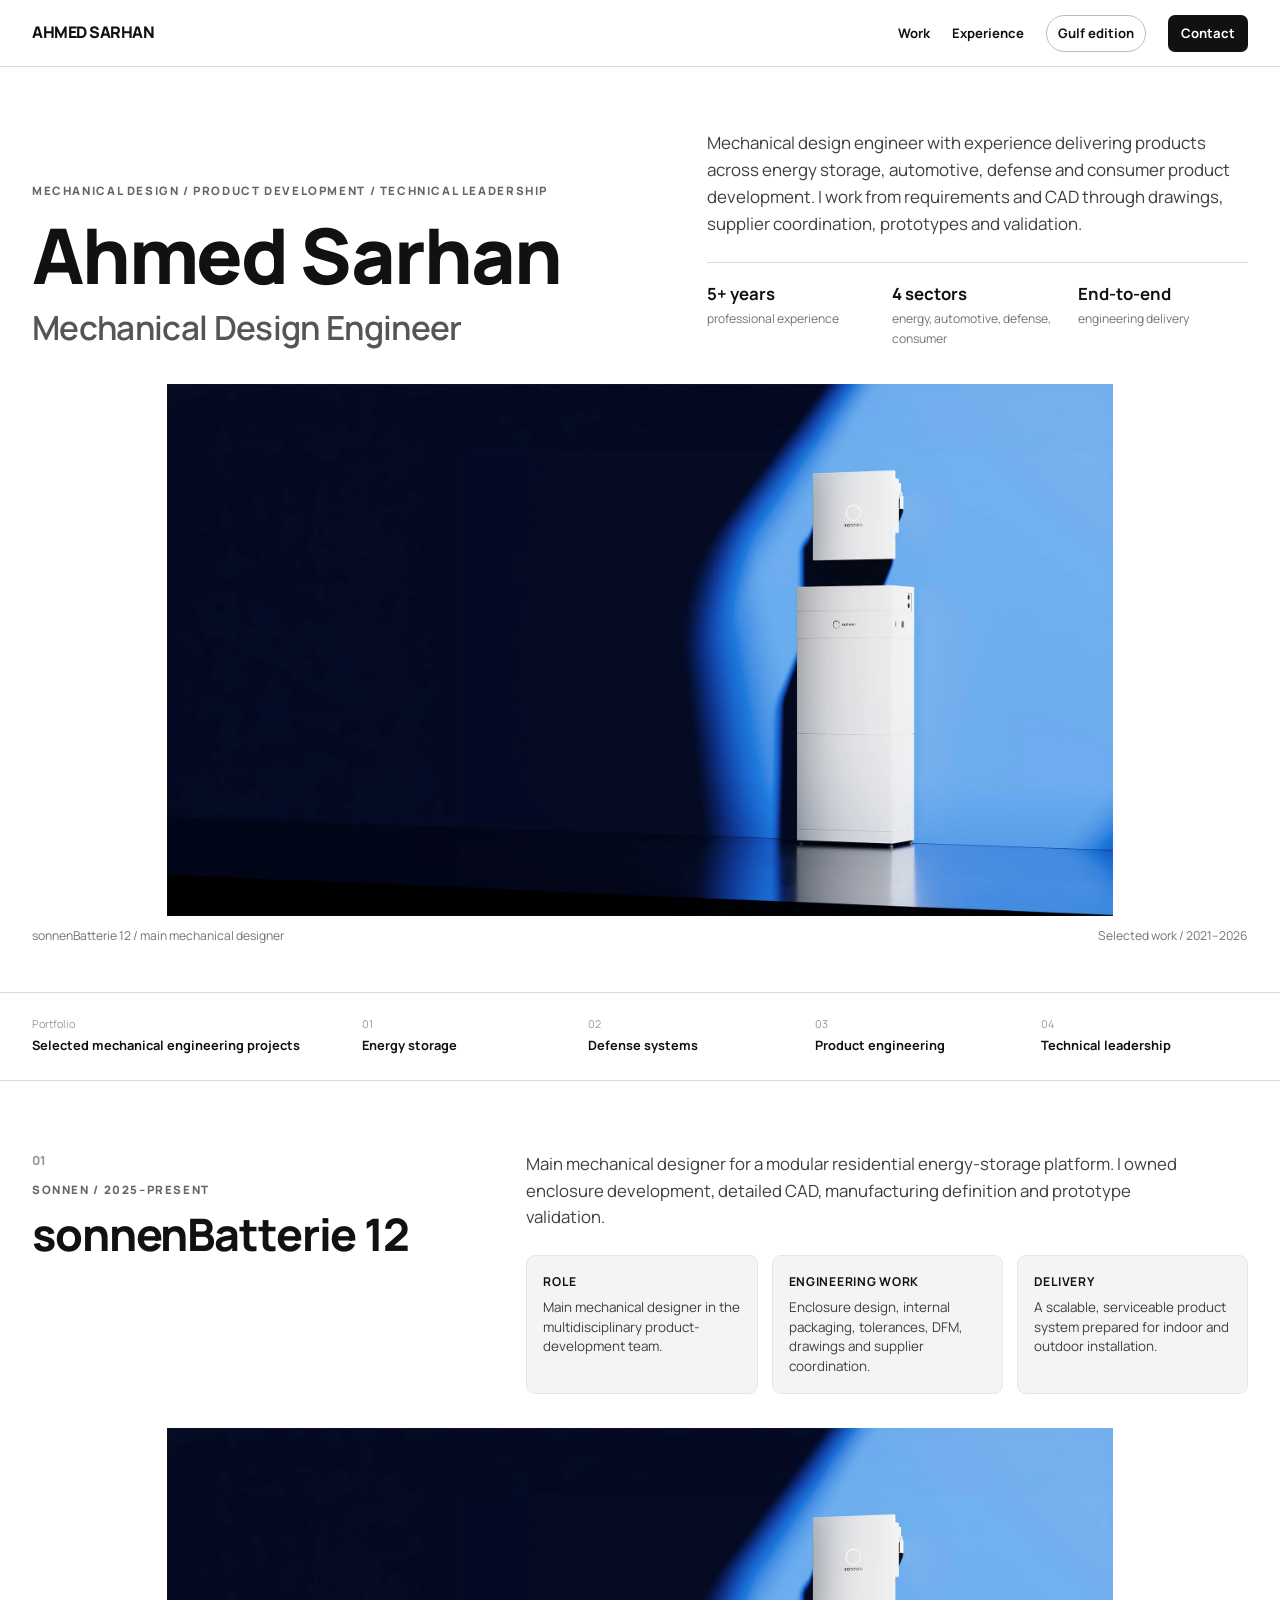
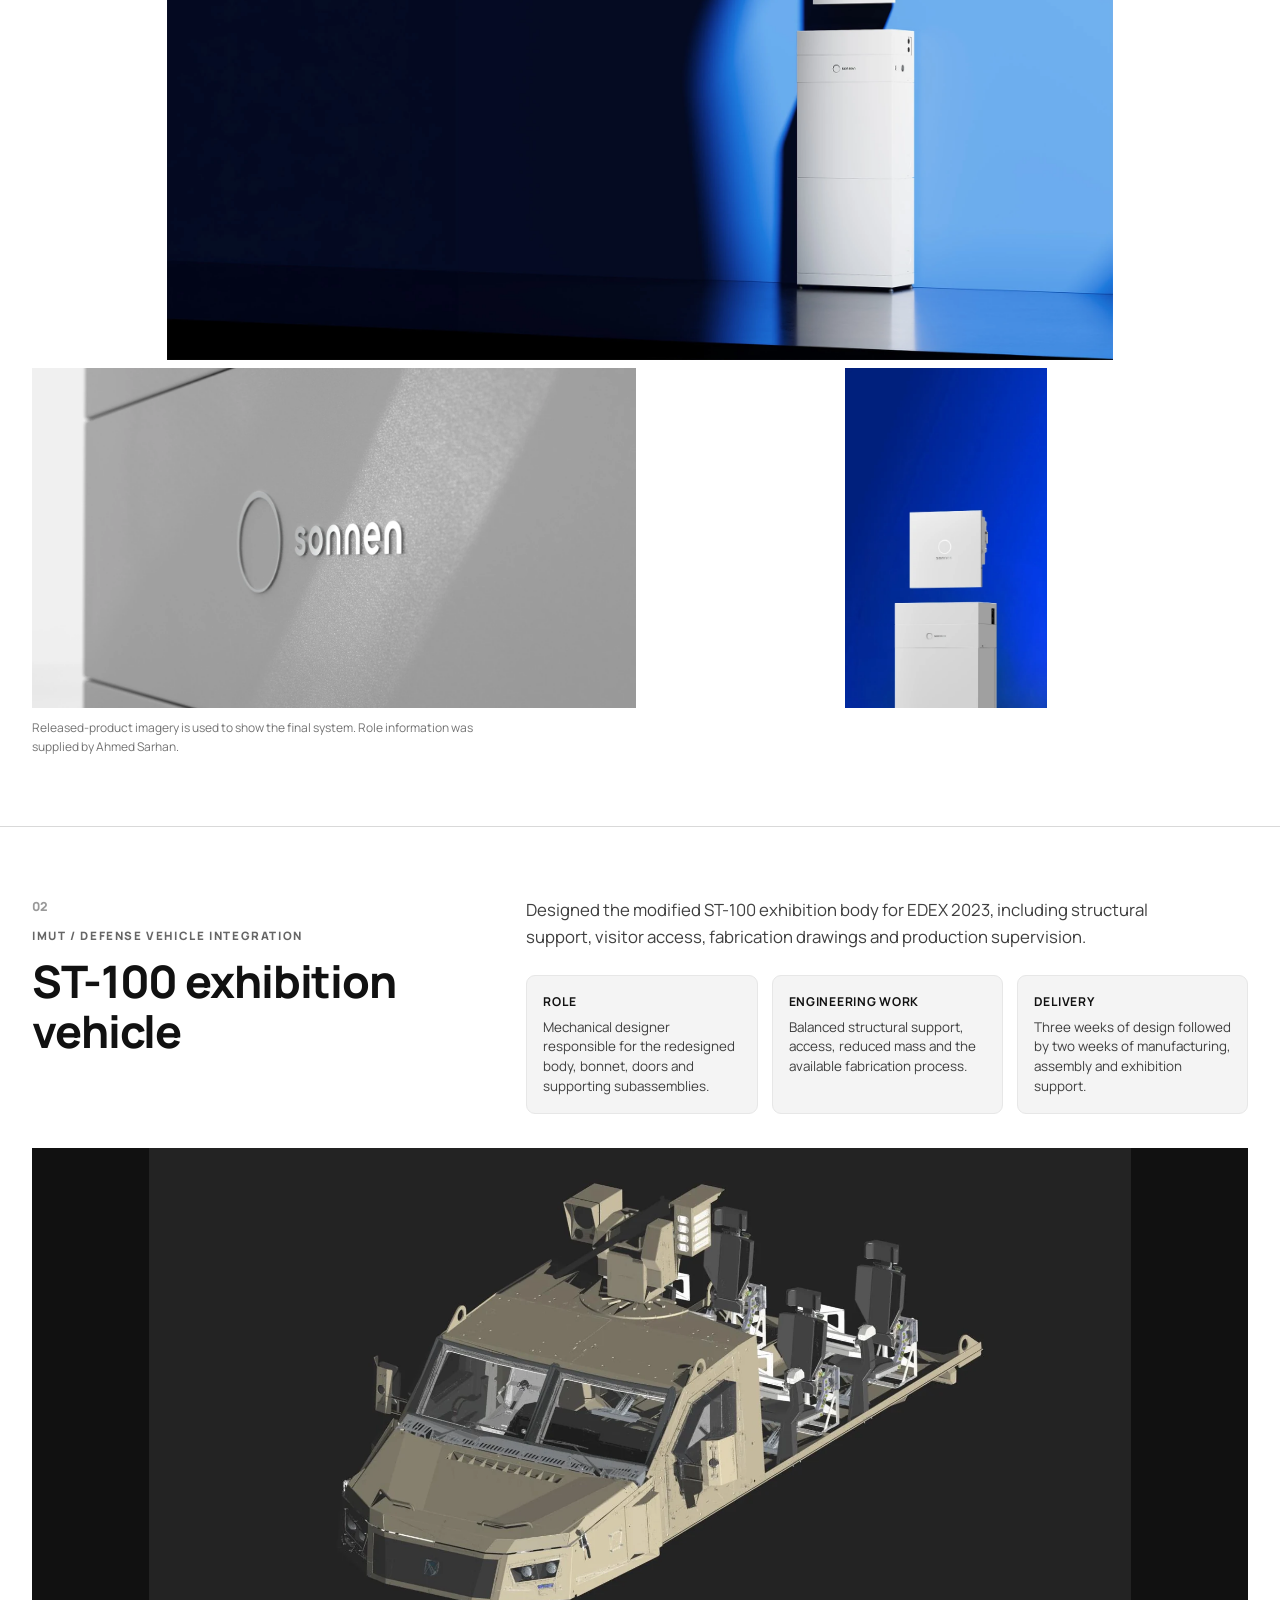
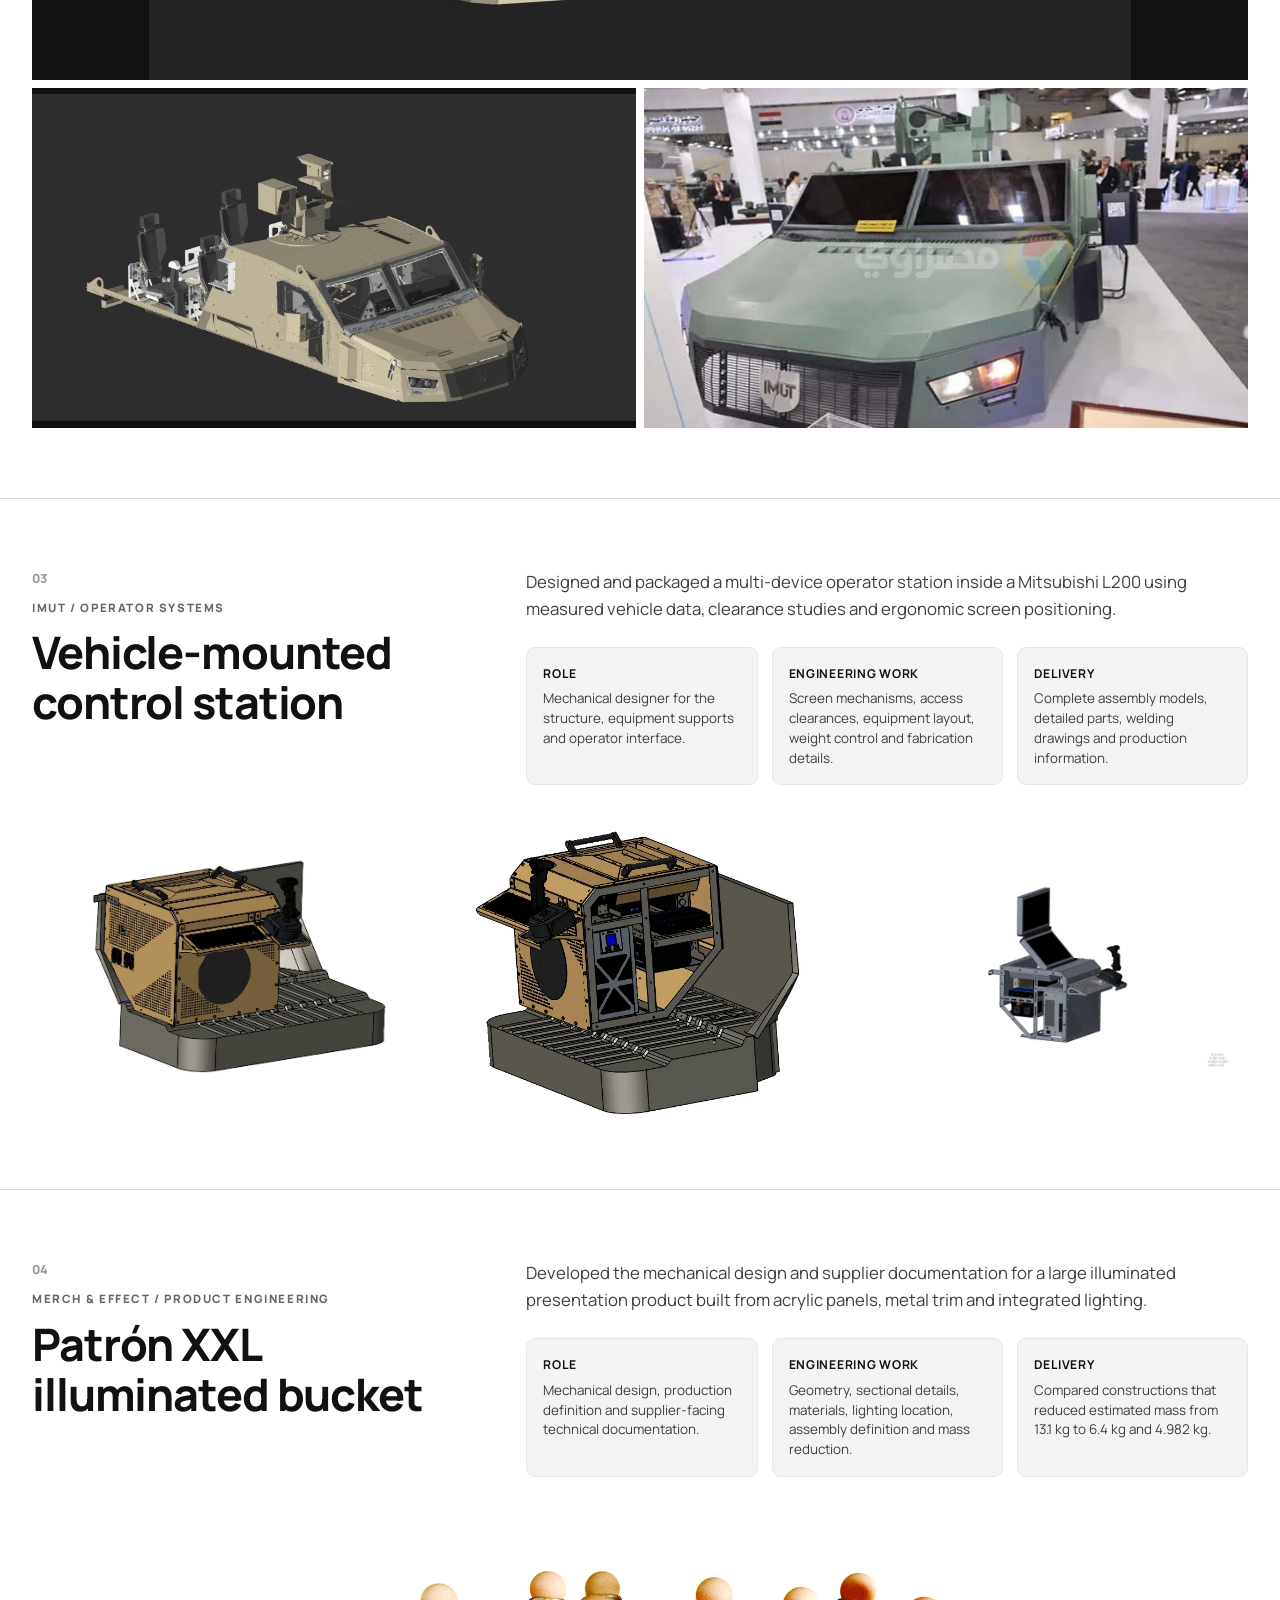
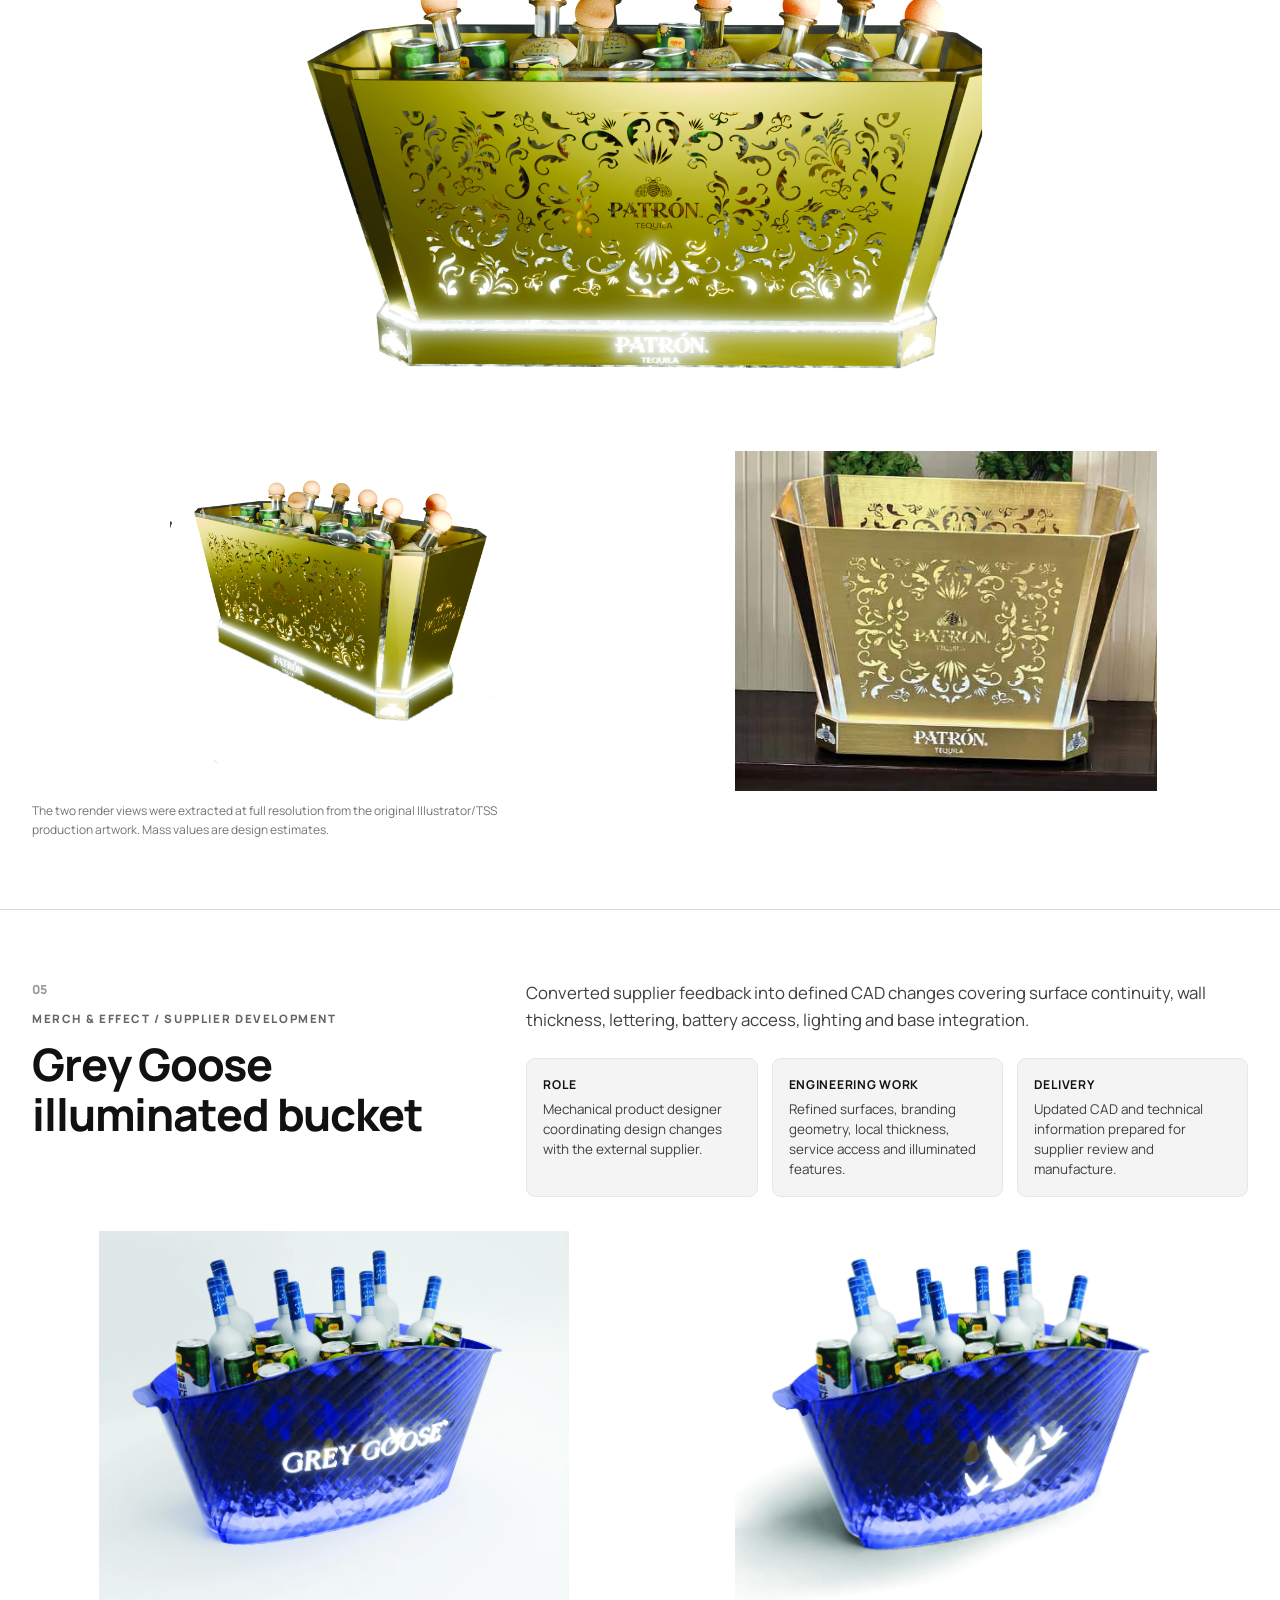
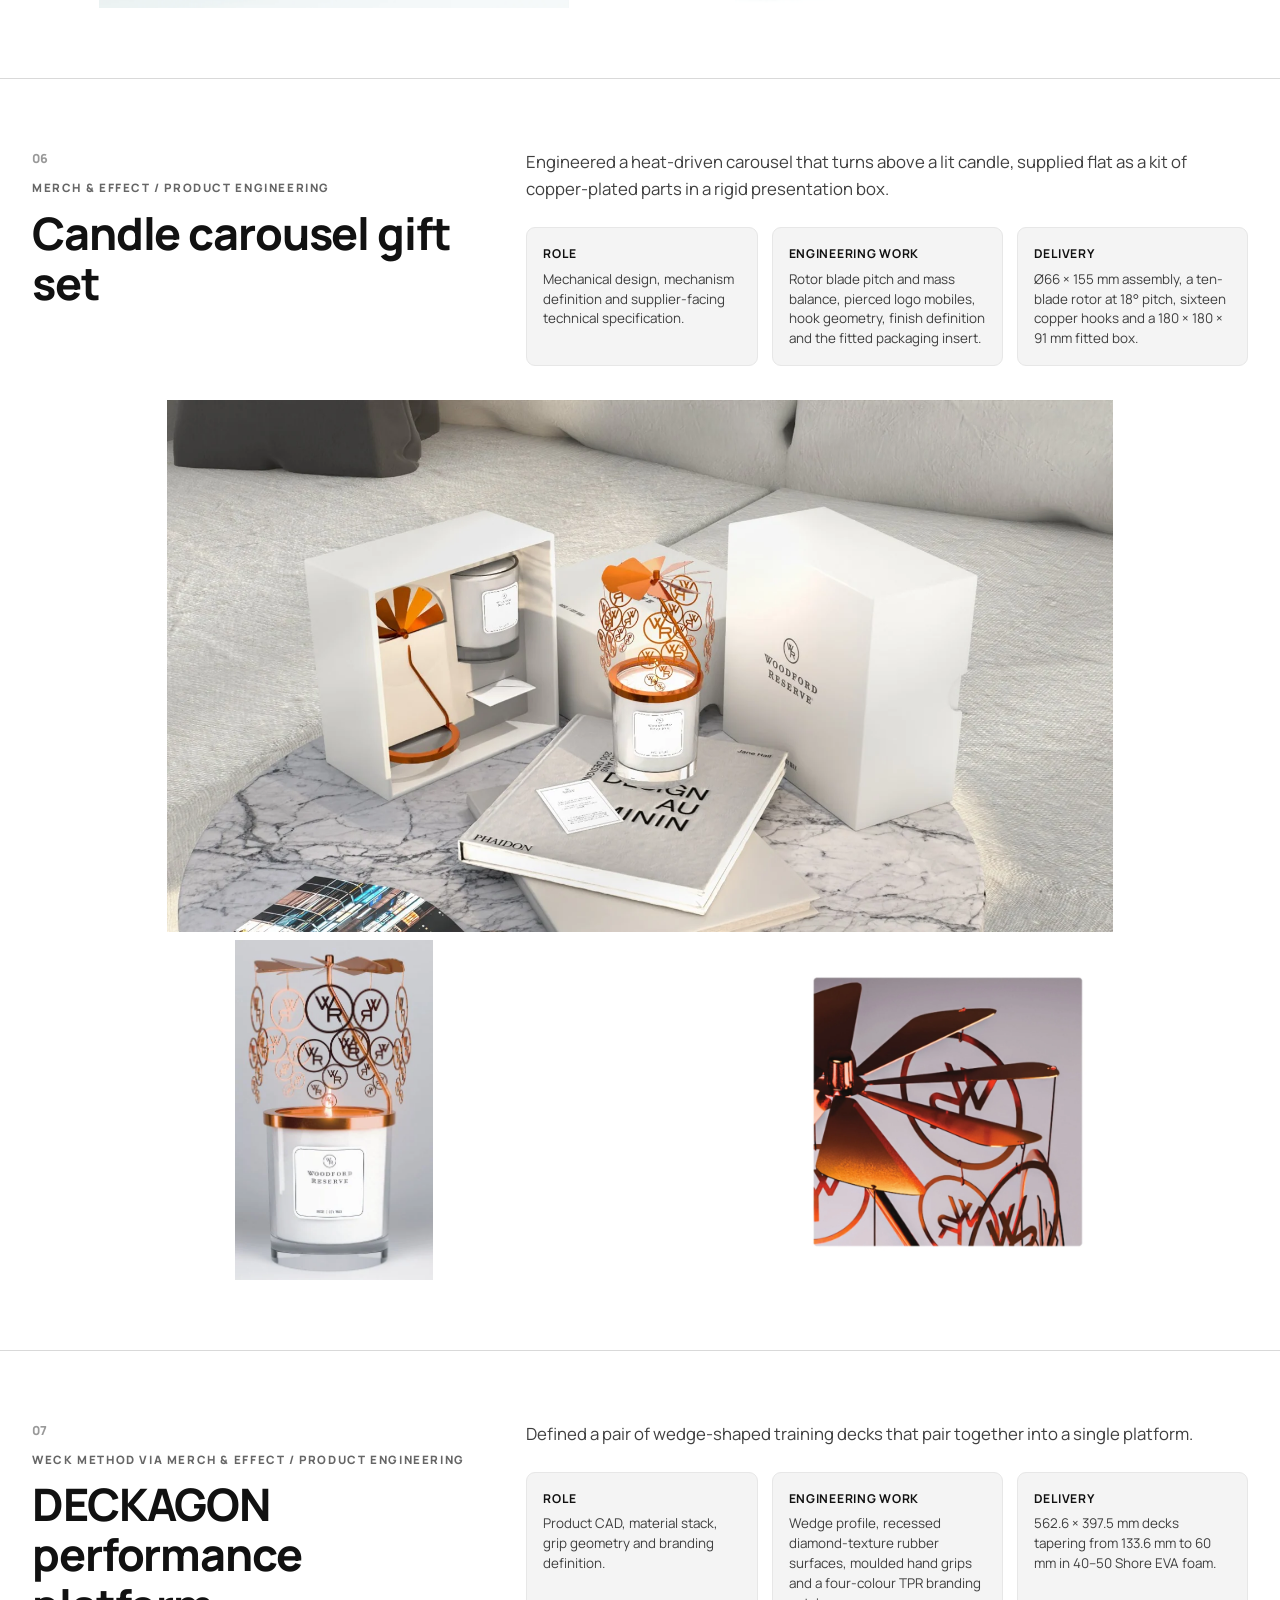
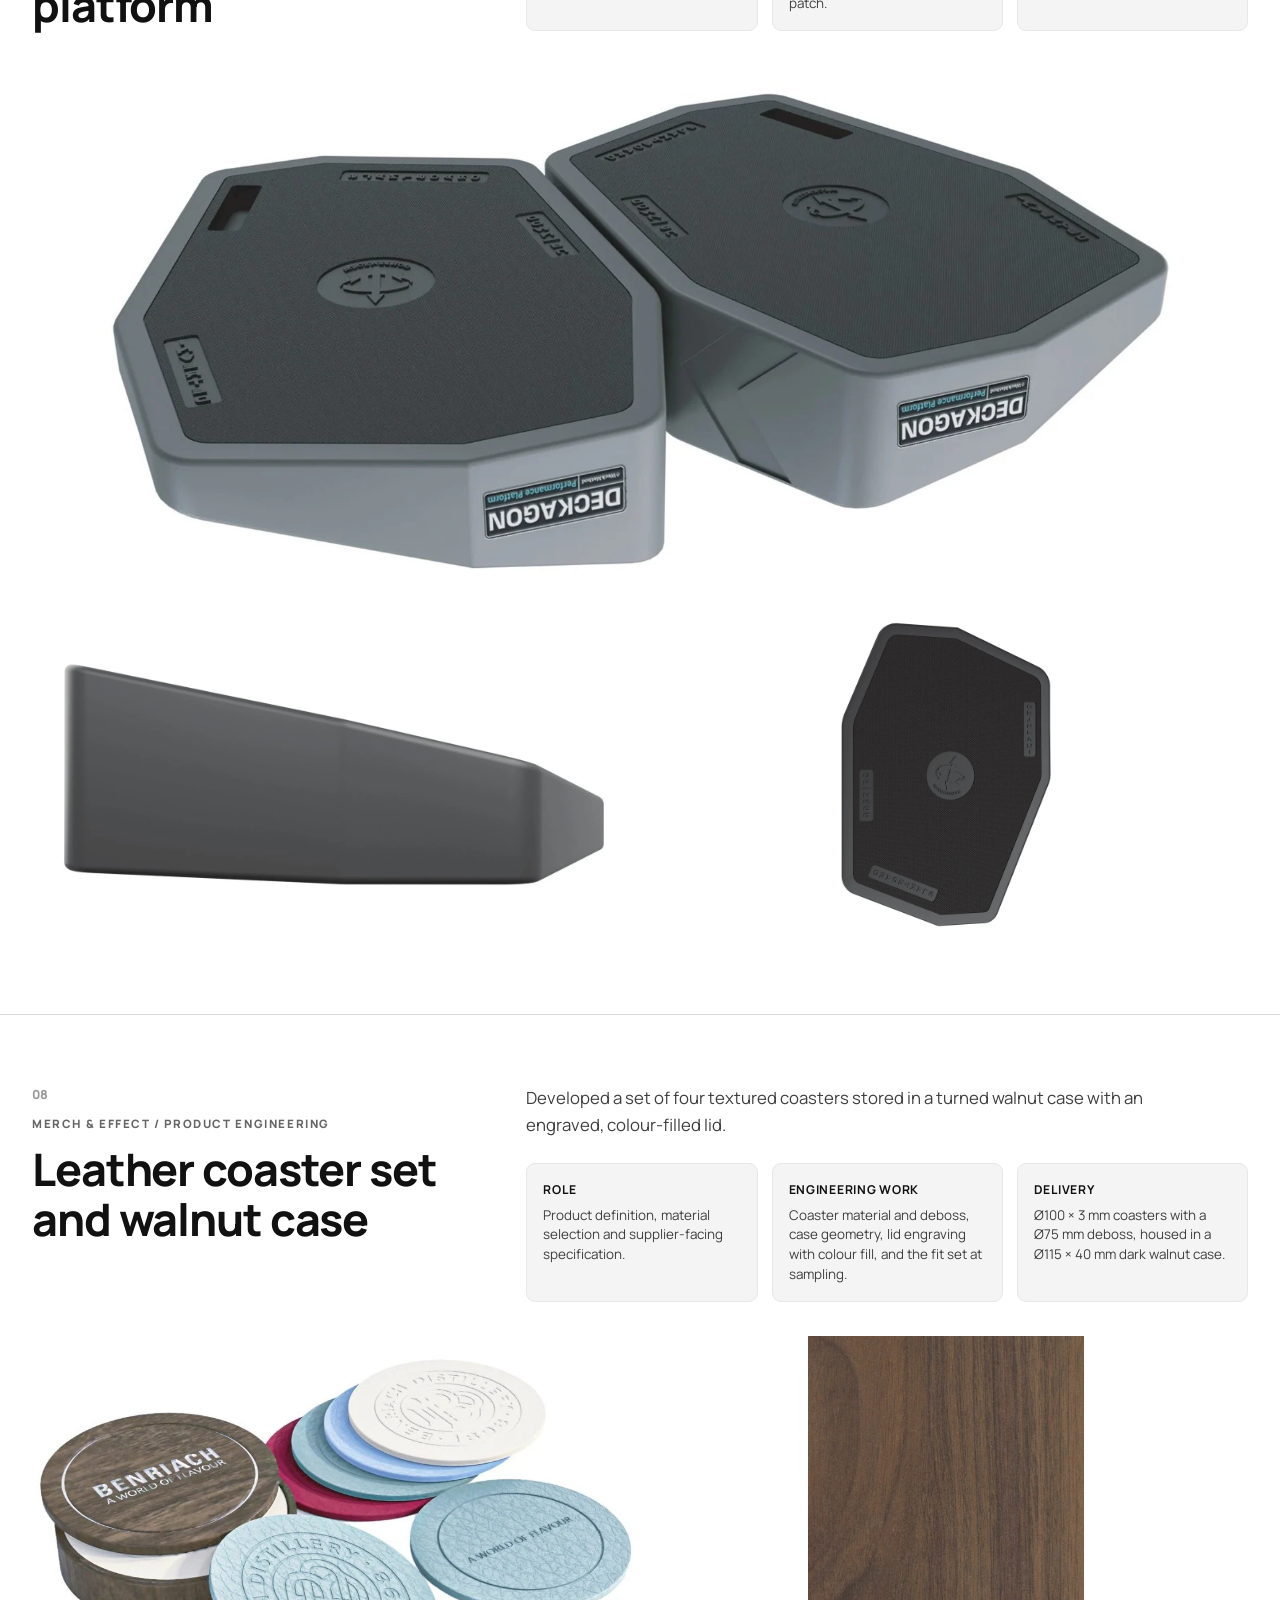
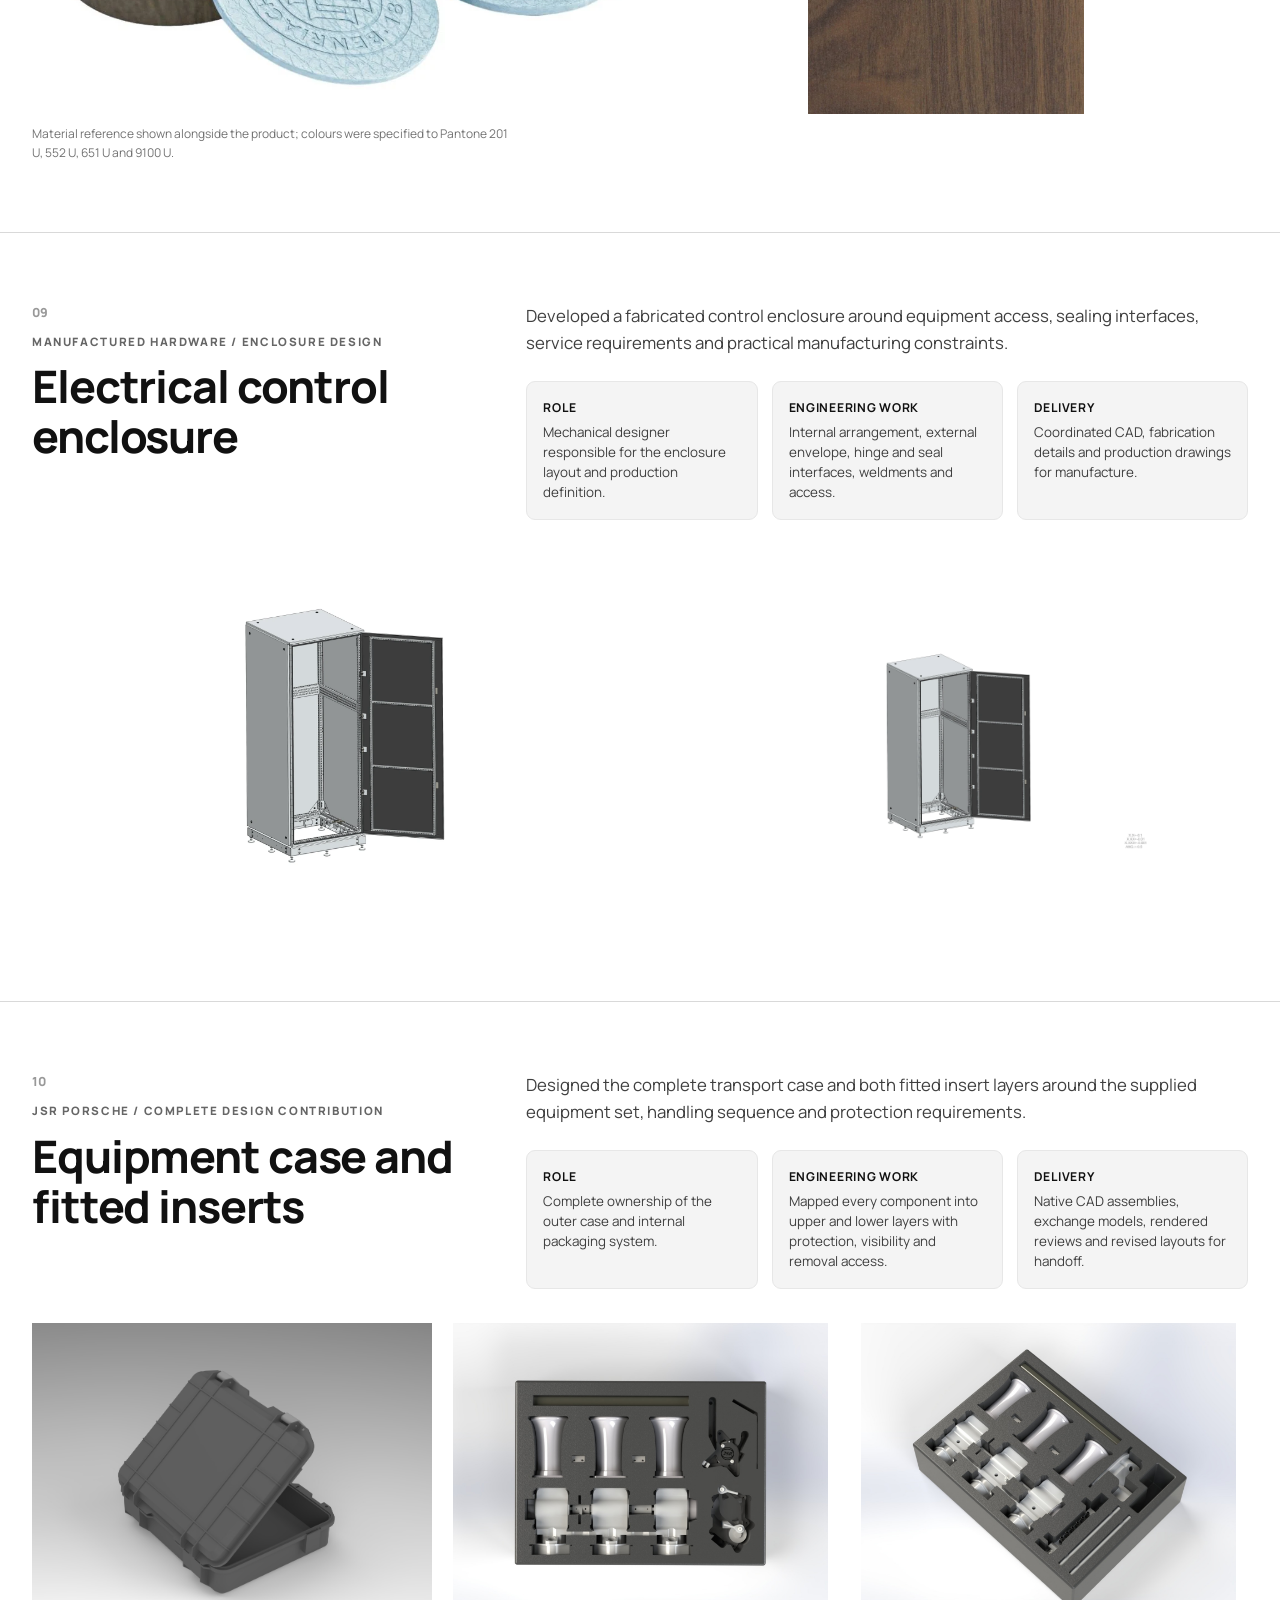
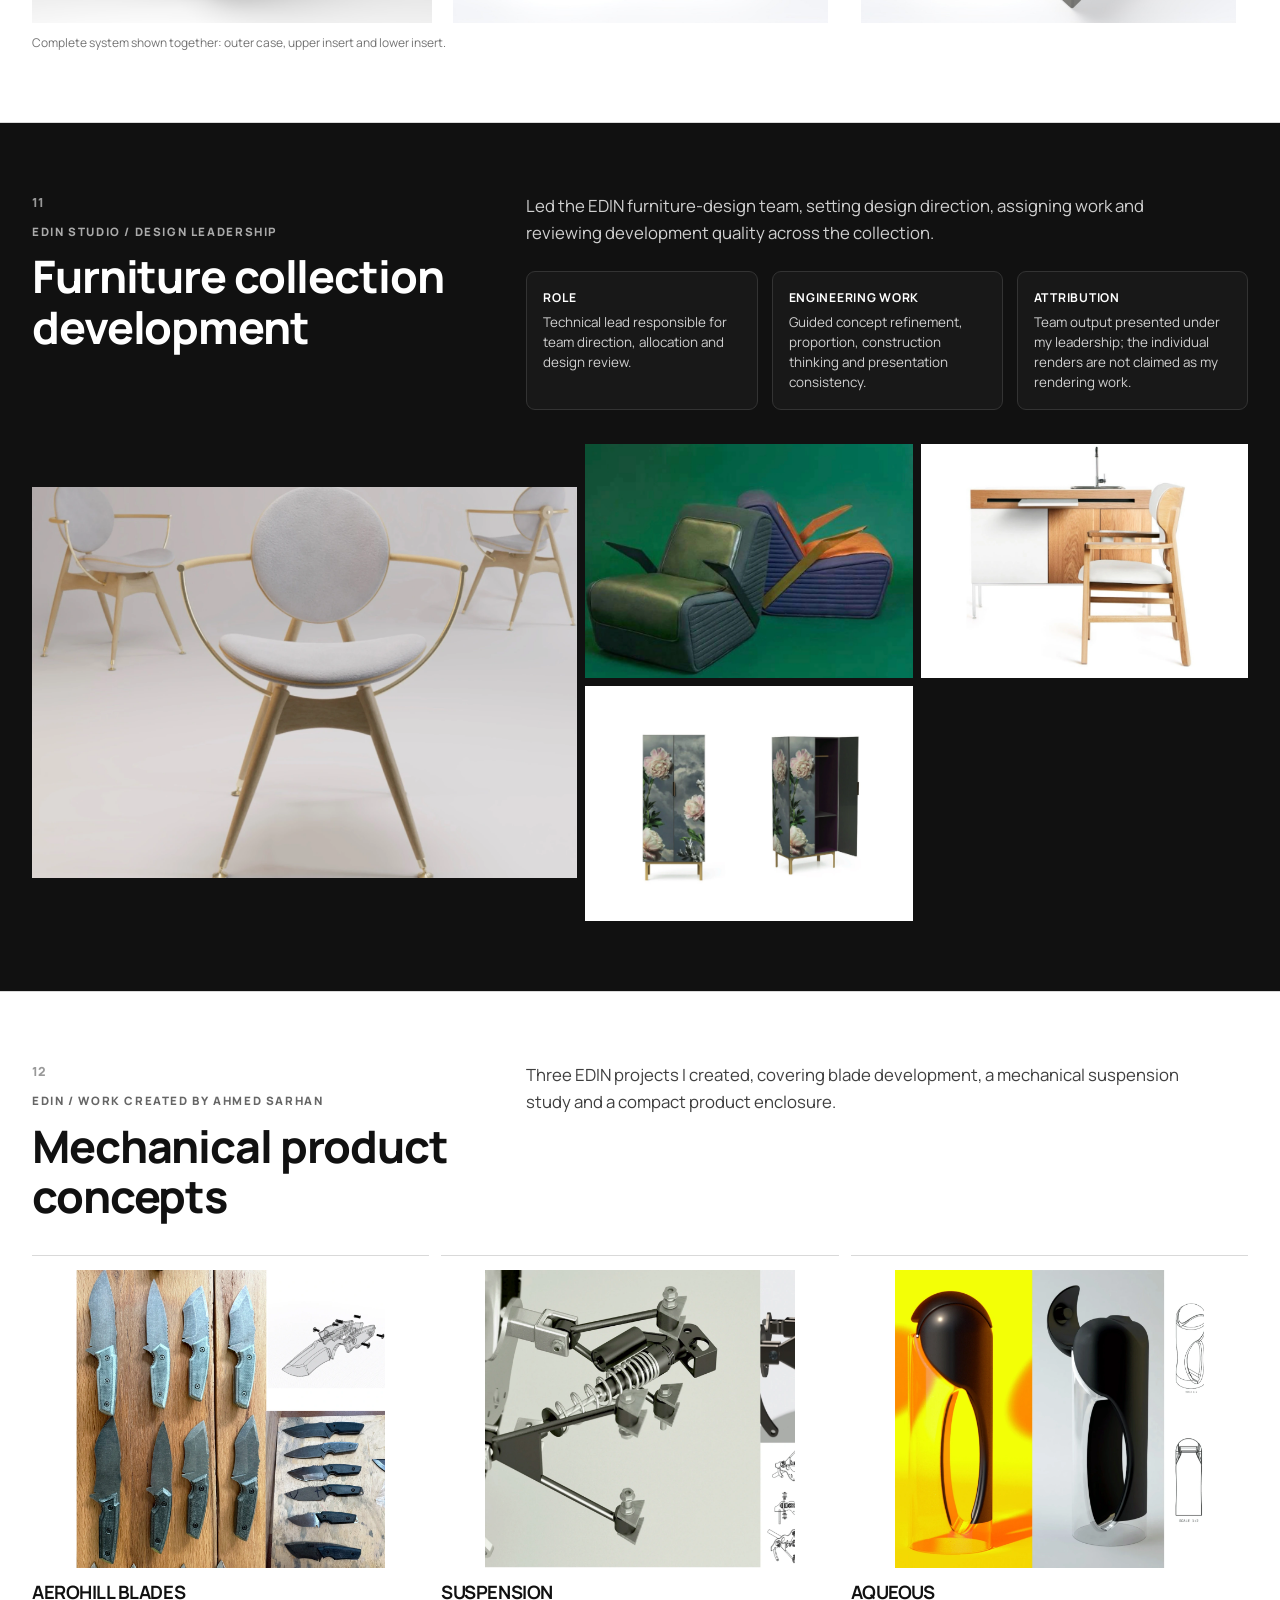
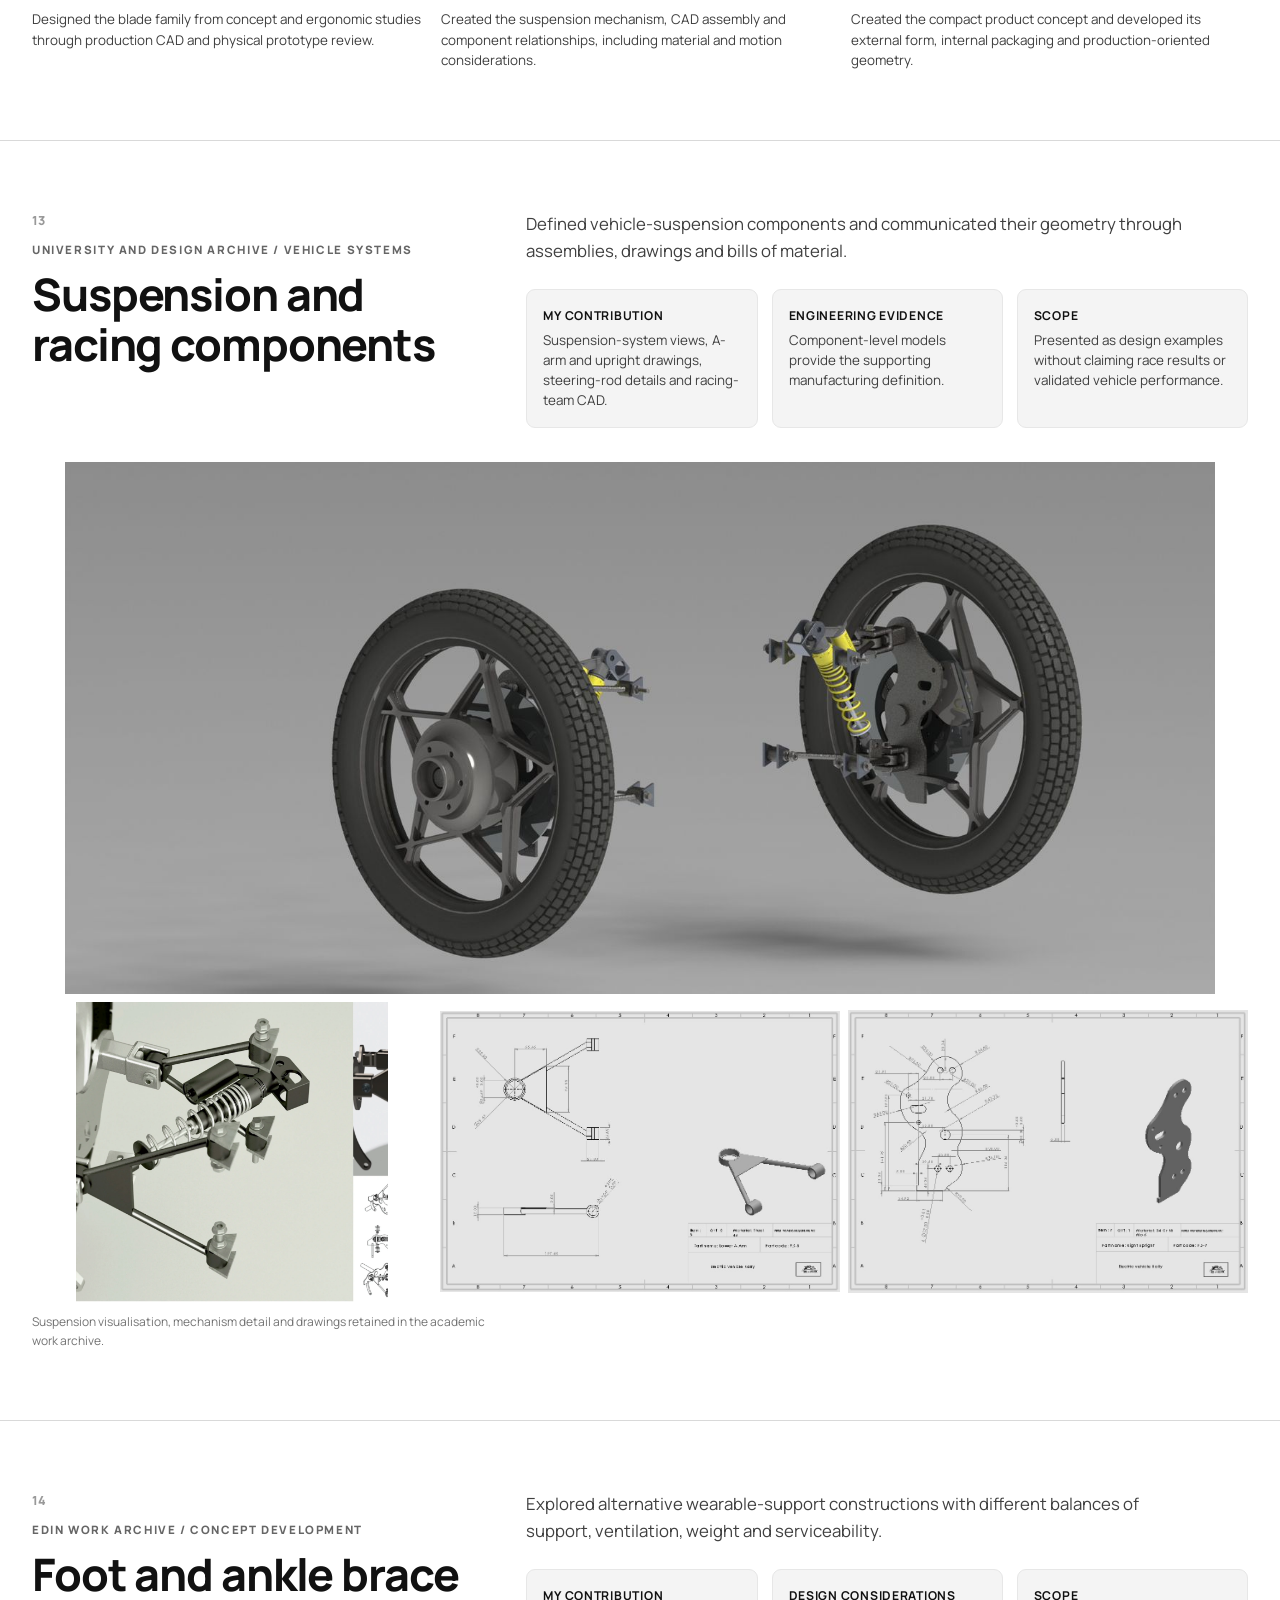
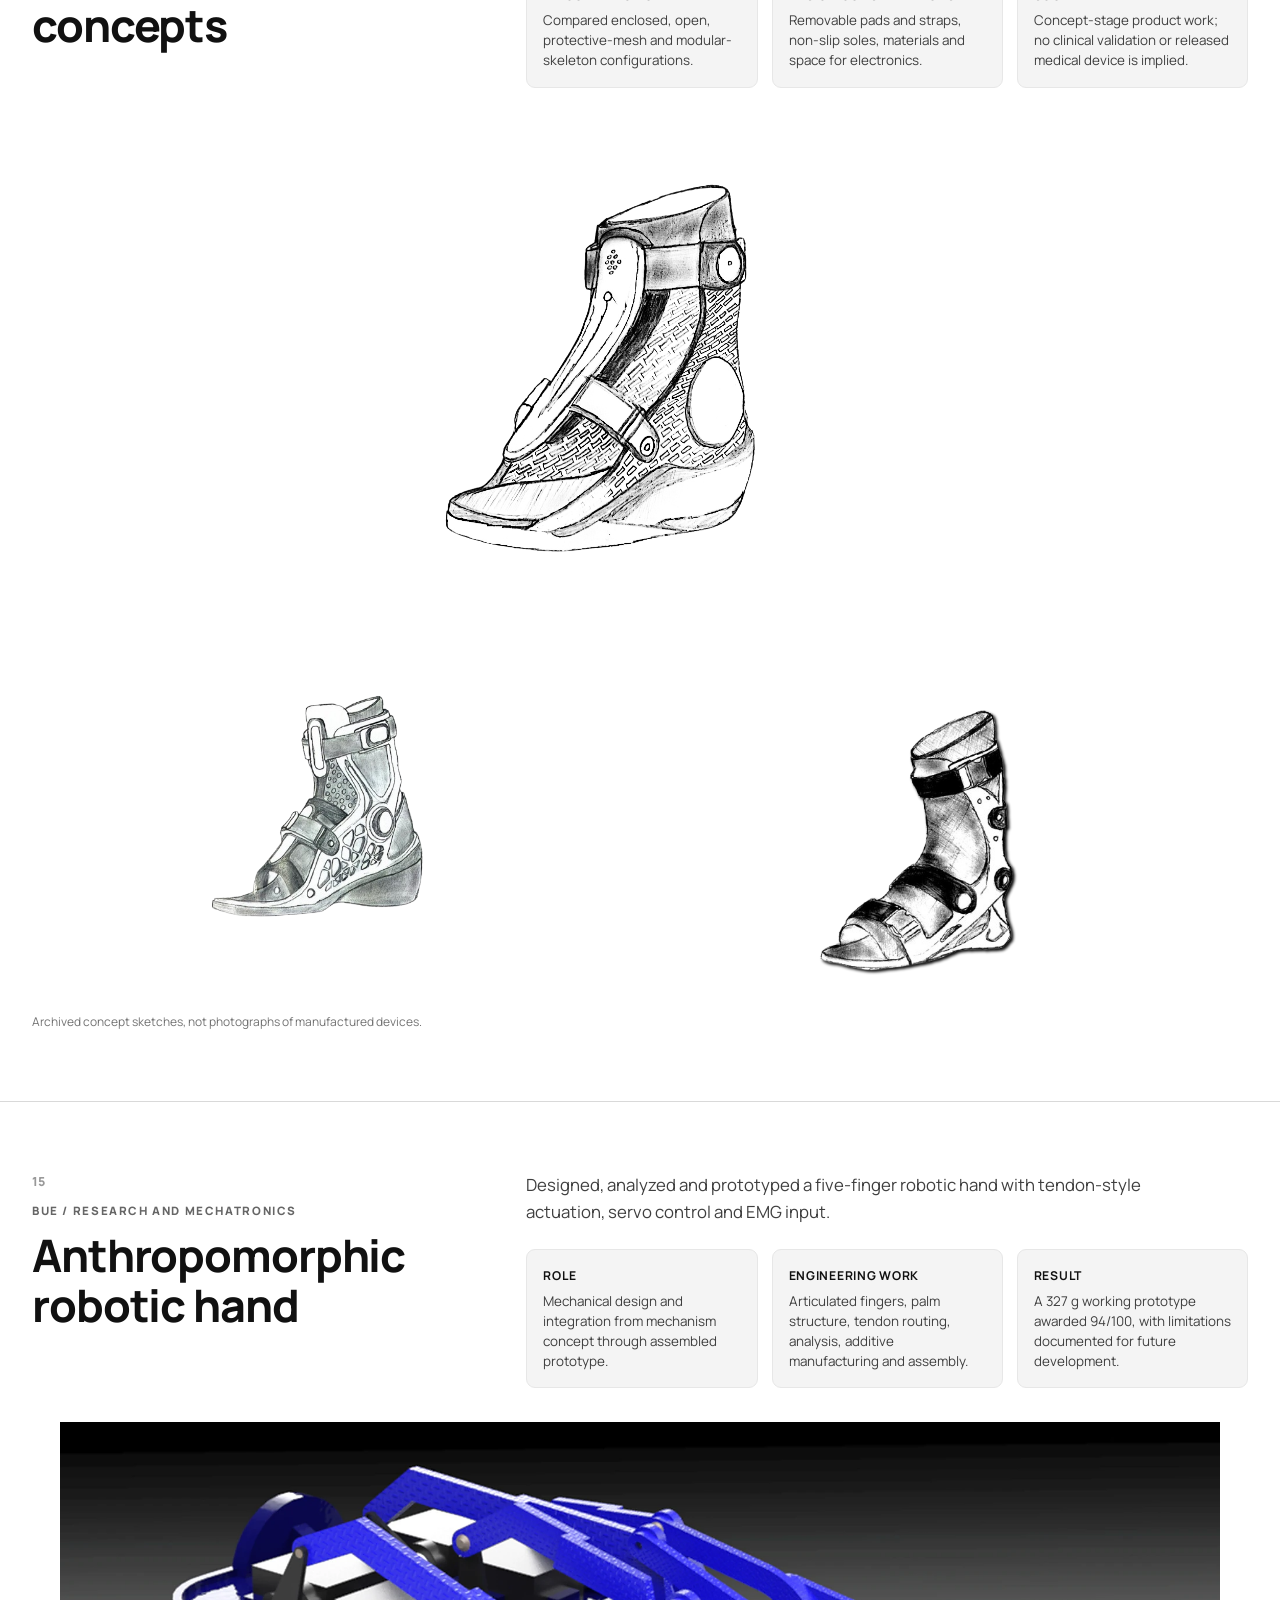
==== commit 56ab2696: "Add candle carousel, DECKAGON and coaster set projects Adds three Merch & Effect consumer-product ca" ====
--- a/index.html
+++ b/index.html
@@ -43,52 +43,68 @@
 </div></article>
 
 <article class="case"><div class="wrap">
-  <div class="case-head"><div class="case-title"><span class="number">06</span><div class="eyebrow">Manufactured hardware / enclosure design</div><h2>Electrical control enclosure</h2></div><div><p class="lede">Developed a fabricated control enclosure around equipment access, sealing interfaces, service requirements and practical manufacturing constraints.</p><div class="role-grid"><div><strong>Role</strong><p>Mechanical designer responsible for the enclosure layout and production definition.</p></div><div><strong>Engineering work</strong><p>Internal arrangement, external envelope, hinge and seal interfaces, weldments and access.</p></div><div><strong>Delivery</strong><p>Coordinated CAD, fabrication details and production drawings for manufacture.</p></div></div></div></div>
+  <div class="case-head"><div class="case-title"><span class="number">06</span><div class="eyebrow">Merch &amp; Effect / product engineering</div><h2>Candle carousel gift set</h2></div><div><p class="lede">Engineered a heat-driven carousel that turns above a lit candle, supplied flat as a kit of copper-plated parts in a rigid presentation box.</p><div class="role-grid"><div><strong>Role</strong><p>Mechanical design, mechanism definition and supplier-facing technical specification.</p></div><div><strong>Engineering work</strong><p>Rotor blade pitch and mass balance, pierced logo mobiles, hook geometry, finish definition and the fitted packaging insert.</p></div><div><strong>Delivery</strong><p>Ø66 × 155 mm assembly, a ten-blade rotor at 18° pitch, sixteen copper hooks and a 180 × 180 × 91 mm fitted box.</p></div></div></div></div>
+  <div class="visual-grid reveal"><div class="visual hero-frame"><img src="assets/woodford-candle-carousel-gift-set.webp" alt="Candle carousel gift set presented in its rigid box"></div><div class="visual small contain"><img src="assets/candle-carousel-assembled-above-a-lit-candle.webp" alt="Candle carousel assembled above a lit candle"></div><div class="visual small contain"><img src="assets/candle-carousel-rotor-and-logo-mobiles.webp" alt="Rotor blades and pierced logo mobiles in close detail"></div></div>
+</div></article>
+
+<article class="case"><div class="wrap">
+  <div class="case-head"><div class="case-title"><span class="number">07</span><div class="eyebrow">Weck Method via Merch &amp; Effect / product engineering</div><h2>DECKAGON performance platform</h2></div><div><p class="lede">Defined a pair of wedge-shaped training decks that pair together into a single platform.</p><div class="role-grid"><div><strong>Role</strong><p>Product CAD, material stack, grip geometry and branding definition.</p></div><div><strong>Engineering work</strong><p>Wedge profile, recessed diamond-texture rubber surfaces, moulded hand grips and a four-colour TPR branding patch.</p></div><div><strong>Delivery</strong><p>562.6 × 397.5 mm decks tapering from 133.6 mm to 60 mm in 40–50 Shore EVA foam.</p></div></div></div></div>
+  <div class="visual-grid reveal"><div class="visual hero-frame contain"><img src="assets/deckagon-training-platform-pair.webp" alt="Pair of DECKAGON training decks seen from above"></div><div class="visual small contain"><img src="assets/deckagon-wedge-side-profile.webp" alt="Wedge side profile of a DECKAGON deck"></div><div class="visual small contain"><img src="assets/deckagon-deck-top-surface.webp" alt="Top surface and branding patch of a DECKAGON deck"></div></div>
+</div></article>
+
+<article class="case"><div class="wrap">
+  <div class="case-head"><div class="case-title"><span class="number">08</span><div class="eyebrow">Merch &amp; Effect / product engineering</div><h2>Leather coaster set and walnut case</h2></div><div><p class="lede">Developed a set of four textured coasters stored in a turned walnut case with an engraved, colour-filled lid.</p><div class="role-grid"><div><strong>Role</strong><p>Product definition, material selection and supplier-facing specification.</p></div><div><strong>Engineering work</strong><p>Coaster material and deboss, case geometry, lid engraving with colour fill, and the fit set at sampling.</p></div><div><strong>Delivery</strong><p>Ø100 × 3 mm coasters with a Ø75 mm deboss, housed in a Ø115 × 40 mm dark walnut case.</p></div></div></div></div>
+  <div class="split-visual reveal"><div class="visual"><img src="assets/leather-coaster-set-with-walnut-case.webp" alt="Leather coaster set with its turned walnut case"></div><div class="visual"><img src="assets/dark-walnut-case-material.webp" alt="Dark walnut material reference for the case"></div></div><p class="image-note">Material reference shown alongside the product; colours were specified to Pantone 201 U, 552 U, 651 U and 9100 U.</p>
+</div></article>
+
+
+<article class="case"><div class="wrap">
+  <div class="case-head"><div class="case-title"><span class="number">09</span><div class="eyebrow">Manufactured hardware / enclosure design</div><h2>Electrical control enclosure</h2></div><div><p class="lede">Developed a fabricated control enclosure around equipment access, sealing interfaces, service requirements and practical manufacturing constraints.</p><div class="role-grid"><div><strong>Role</strong><p>Mechanical designer responsible for the enclosure layout and production definition.</p></div><div><strong>Engineering work</strong><p>Internal arrangement, external envelope, hinge and seal interfaces, weldments and access.</p></div><div><strong>Delivery</strong><p>Coordinated CAD, fabrication details and production drawings for manufacture.</p></div></div></div></div>
   <div class="split-visual reveal"><div class="visual"><img style="object-fit:contain;padding:22px" src="assets/electrical-control-enclosure-cropped.webp" alt="Electrical control enclosure CAD assembly"></div><div class="visual"><img style="object-fit:contain;padding:22px" src="assets/electrical-control-enclosure-cad-assembly.webp" alt="Electrical control enclosure mechanical layout"></div></div>
 </div></article>
 
 <article class="case"><div class="wrap">
-  <div class="case-head"><div class="case-title"><span class="number">07</span><div class="eyebrow">JSR Porsche / complete design contribution</div><h2>Equipment case and fitted inserts</h2></div><div><p class="lede">Designed the complete transport case and both fitted insert layers around the supplied equipment set, handling sequence and protection requirements.</p><div class="role-grid"><div><strong>Role</strong><p>Complete ownership of the outer case and internal packaging system.</p></div><div><strong>Engineering work</strong><p>Mapped every component into upper and lower layers with protection, visibility and removal access.</p></div><div><strong>Delivery</strong><p>Native CAD assemblies, exchange models, rendered reviews and revised layouts for handoff.</p></div></div></div></div>
+  <div class="case-head"><div class="case-title"><span class="number">10</span><div class="eyebrow">JSR Porsche / complete design contribution</div><h2>Equipment case and fitted inserts</h2></div><div><p class="lede">Designed the complete transport case and both fitted insert layers around the supplied equipment set, handling sequence and protection requirements.</p><div class="role-grid"><div><strong>Role</strong><p>Complete ownership of the outer case and internal packaging system.</p></div><div><strong>Engineering work</strong><p>Mapped every component into upper and lower layers with protection, visibility and removal access.</p></div><div><strong>Delivery</strong><p>Native CAD assemblies, exchange models, rendered reviews and revised layouts for handoff.</p></div></div></div></div>
   <div class="triple reveal"><div class="visual"><img src="assets/jsr-pdf-3.jpg" alt="JSR Porsche rugged transport case"></div><div class="visual"><img src="assets/jsr-pdf-2.jpg" alt="JSR Porsche upper fitted insert"></div><div class="visual"><img src="assets/jsr-pdf-1.jpg" alt="JSR Porsche lower fitted insert"></div></div><p class="image-note">Complete system shown together: outer case, upper insert and lower insert.</p>
 </div></article>
 
 <article class="case band"><div class="wrap">
-  <div class="case-head"><div class="case-title"><span class="number">08</span><div class="eyebrow">EDIN Studio / design leadership</div><h2>Furniture collection development</h2></div><div><p class="lede">Led the EDIN furniture-design team, setting design direction, assigning work and reviewing development quality across the collection.</p><div class="role-grid"><div><strong>Role</strong><p>Technical lead responsible for team direction, allocation and design review.</p></div><div><strong>Engineering work</strong><p>Guided concept refinement, proportion, construction thinking and presentation consistency.</p></div><div><strong>Attribution</strong><p>Team output presented under my leadership; the individual renders are not claimed as my rendering work.</p></div></div></div></div>
+  <div class="case-head"><div class="case-title"><span class="number">11</span><div class="eyebrow">EDIN Studio / design leadership</div><h2>Furniture collection development</h2></div><div><p class="lede">Led the EDIN furniture-design team, setting design direction, assigning work and reviewing development quality across the collection.</p><div class="role-grid"><div><strong>Role</strong><p>Technical lead responsible for team direction, allocation and design review.</p></div><div><strong>Engineering work</strong><p>Guided concept refinement, proportion, construction thinking and presentation consistency.</p></div><div><strong>Attribution</strong><p>Team output presented under my leadership; the individual renders are not claimed as my rendering work.</p></div></div></div></div>
   <div class="furniture-grid reveal"><div class="visual"><img src="assets/edin-furniture-chair.webp" alt="EDIN furniture chair collection"></div><div class="visual"><img src="assets/edin-furniture-sculptural.webp" alt="EDIN sculptural furniture concept"></div><div class="visual"><img src="assets/edin-furniture-workstation.webp" alt="EDIN furniture workstation"></div><div class="visual"><img src="assets/edin-furniture-cabinet.webp" alt="EDIN patterned cabinet"></div></div>
 </div></article>
 
 <section class="case"><div class="wrap">
-  <div class="case-head"><div class="case-title"><span class="number">09</span><div class="eyebrow">EDIN / work created by Ahmed Sarhan</div><h2>Mechanical product concepts</h2></div><div><p class="lede">Three EDIN projects I created, covering blade development, a mechanical suspension study and a compact product enclosure.</p></div></div>
+  <div class="case-head"><div class="case-title"><span class="number">12</span><div class="eyebrow">EDIN / work created by Ahmed Sarhan</div><h2>Mechanical product concepts</h2></div><div><p class="lede">Three EDIN projects I created, covering blade development, a mechanical suspension study and a compact product enclosure.</p></div></div>
   <div class="named-projects reveal"><div class="named-card"><div class="visual"><img src="assets/aerohill-blades.webp" alt="AEROHILL BLADES designs and prototypes"></div><h3>AEROHILL BLADES</h3><p>Designed the blade family from concept and ergonomic studies through production CAD and physical prototype review.</p></div><div class="named-card"><div class="visual"><img src="assets/suspension.webp" alt="Suspension engineering concept"></div><h3>SUSPENSION</h3><p>Created the suspension mechanism, CAD assembly and component relationships, including material and motion considerations.</p></div><div class="named-card"><div class="visual"><img src="assets/aqueous.webp" alt="AQUEOUS product concept"></div><h3>AQUEOUS</h3><p>Created the compact product concept and developed its external form, internal packaging and production-oriented geometry.</p></div></div>
 </div></section>
 
 <article class="case"><div class="wrap">
-  <div class="case-head"><div class="case-title"><span class="number">10</span><div class="eyebrow">University and design archive / vehicle systems</div><h2>Suspension and racing components</h2></div><div><p class="lede">Defined vehicle-suspension components and communicated their geometry through assemblies, drawings and bills of material.</p><div class="role-grid"><div><strong>My contribution</strong><p>Suspension-system views, A-arm and upright drawings, steering-rod details and racing-team CAD.</p></div><div><strong>Engineering evidence</strong><p>Component-level models provide the supporting manufacturing definition.</p></div><div><strong>Scope</strong><p>Presented as design examples without claiming race results or validated vehicle performance.</p></div></div></div></div>
+  <div class="case-head"><div class="case-title"><span class="number">13</span><div class="eyebrow">University and design archive / vehicle systems</div><h2>Suspension and racing components</h2></div><div><p class="lede">Defined vehicle-suspension components and communicated their geometry through assemblies, drawings and bills of material.</p><div class="role-grid"><div><strong>My contribution</strong><p>Suspension-system views, A-arm and upright drawings, steering-rod details and racing-team CAD.</p></div><div><strong>Engineering evidence</strong><p>Component-level models provide the supporting manufacturing definition.</p></div><div><strong>Scope</strong><p>Presented as design examples without claiming race results or validated vehicle performance.</p></div></div></div></div>
   <div class="visual-grid visual-grid-four reveal"><div class="visual hero-frame"><img src="assets/suspension-system.jpg" alt="Suspension and wheel assembly render"></div><div class="visual small"><img src="assets/suspension.webp" alt="Suspension mechanism and linkage detail"></div><div class="visual small"><img src="assets/suspension-a-arm.jpg" alt="Suspension A-arm engineering drawing"></div><div class="visual small"><img src="assets/suspension-upright.jpg" alt="Suspension upright engineering drawing"></div></div><p class="image-note">Suspension visualisation, mechanism detail and drawings retained in the academic work archive.</p>
 </div></article>
 
 <article class="case"><div class="wrap">
-  <div class="case-head"><div class="case-title"><span class="number">11</span><div class="eyebrow">EDIN work archive / concept development</div><h2>Foot and ankle brace concepts</h2></div><div><p class="lede">Explored alternative wearable-support constructions with different balances of support, ventilation, weight and serviceability.</p><div class="role-grid"><div><strong>My contribution</strong><p>Compared enclosed, open, protective-mesh and modular-skeleton configurations.</p></div><div><strong>Design considerations</strong><p>Removable pads and straps, non-slip soles, materials and space for electronics.</p></div><div><strong>Scope</strong><p>Concept-stage product work; no clinical validation or released medical device is implied.</p></div></div></div></div>
+  <div class="case-head"><div class="case-title"><span class="number">14</span><div class="eyebrow">EDIN work archive / concept development</div><h2>Foot and ankle brace concepts</h2></div><div><p class="lede">Explored alternative wearable-support constructions with different balances of support, ventilation, weight and serviceability.</p><div class="role-grid"><div><strong>My contribution</strong><p>Compared enclosed, open, protective-mesh and modular-skeleton configurations.</p></div><div><strong>Design considerations</strong><p>Removable pads and straps, non-slip soles, materials and space for electronics.</p></div><div><strong>Scope</strong><p>Concept-stage product work; no clinical validation or released medical device is implied.</p></div></div></div></div>
   <div class="visual-grid reveal"><div class="visual hero-frame contain"><img src="assets/ankle-brace-hero.png" alt="Foot and ankle brace concept sketch"></div><div class="visual small contain"><img src="assets/ankle-brace-concept-3.png" alt="Open ankle brace concept"></div><div class="visual small contain"><img src="assets/ankle-brace-concept-4.png" alt="Modular ankle brace concept"></div></div><p class="image-note">Archived concept sketches, not photographs of manufactured devices.</p>
 </div></article>
 
 <article class="case"><div class="wrap">
-  <div class="case-head"><div class="case-title"><span class="number">12</span><div class="eyebrow">BUE / research and mechatronics</div><h2>Anthropomorphic robotic hand</h2></div><div><p class="lede">Designed, analyzed and prototyped a five-finger robotic hand with tendon-style actuation, servo control and EMG input.</p><div class="role-grid"><div><strong>Role</strong><p>Mechanical design and integration from mechanism concept through assembled prototype.</p></div><div><strong>Engineering work</strong><p>Articulated fingers, palm structure, tendon routing, analysis, additive manufacturing and assembly.</p></div><div><strong>Result</strong><p>A 327 g working prototype awarded 94/100, with limitations documented for future development.</p></div></div></div></div>
+  <div class="case-head"><div class="case-title"><span class="number">15</span><div class="eyebrow">BUE / research and mechatronics</div><h2>Anthropomorphic robotic hand</h2></div><div><p class="lede">Designed, analyzed and prototyped a five-finger robotic hand with tendon-style actuation, servo control and EMG input.</p><div class="role-grid"><div><strong>Role</strong><p>Mechanical design and integration from mechanism concept through assembled prototype.</p></div><div><strong>Engineering work</strong><p>Articulated fingers, palm structure, tendon routing, analysis, additive manufacturing and assembly.</p></div><div><strong>Result</strong><p>A 327 g working prototype awarded 94/100, with limitations documented for future development.</p></div></div></div></div>
   <div class="visual-grid visual-grid-hand reveal"><div class="visual hero-frame"><img src="assets/cad-render-of-the-anthropomorphic-robotic-hand.webp" alt="Anthropomorphic robotic hand CAD render"></div><div class="visual small"><img src="assets/3d-printed-anthropomorphic-hand-prototype.webp" alt="3D-printed anthropomorphic hand prototype"></div><div class="visual small"><img src="assets/robotic-hand-assembly-drawing.webp" alt="Robotic hand assembly drawing"></div></div>
 </div></article>
 
 <article class="case"><div class="wrap">
-  <div class="case-head"><div class="case-title"><span class="number">13</span><div class="eyebrow">Mechanical design archive / machine design</div><h2>Forklift assembly and detail design</h2></div><div><p class="lede">Built a detailed forklift CAD assembly with individually defined mechanical and body components.</p><div class="role-grid"><div><strong>My contribution</strong><p>Modelled frame and body parts, forks, wheel and steering components, and hydraulic-cylinder representations.</p></div><div><strong>Engineering evidence</strong><p>Drawings and a frame stress-analysis report complement the assembled model.</p></div><div><strong>Scope</strong><p>Presented as a CAD and analysis study without implying a certified or manufactured forklift.</p></div></div></div></div>
+  <div class="case-head"><div class="case-title"><span class="number">16</span><div class="eyebrow">Mechanical design archive / machine design</div><h2>Forklift assembly and detail design</h2></div><div><p class="lede">Built a detailed forklift CAD assembly with individually defined mechanical and body components.</p><div class="role-grid"><div><strong>My contribution</strong><p>Modelled frame and body parts, forks, wheel and steering components, and hydraulic-cylinder representations.</p></div><div><strong>Engineering evidence</strong><p>Drawings and a frame stress-analysis report complement the assembled model.</p></div><div><strong>Scope</strong><p>Presented as a CAD and analysis study without implying a certified or manufactured forklift.</p></div></div></div></div>
   <div class="visual-grid reveal"><div class="visual hero-frame"><img src="assets/forklift-hero.jpg" alt="Forklift CAD assembly render"></div><div class="visual small contain"><img src="assets/forklift-elevator.jpg" alt="Forklift elevator component model"></div><div class="visual small contain"><img src="assets/forklift-steering.jpg" alt="Forklift steering component model"></div></div>
 </div></article>
 
 <article class="case"><div class="wrap">
-  <div class="case-head"><div class="case-title"><span class="number">14</span><div class="eyebrow">Freelance research-support archive / engineering analysis</div><h2>Material analysis and CAD support</h2></div><div><p class="lede">Supported a hot-forging research workflow with CAD geometry, dimensional work and experimental-data processing.</p><div class="role-grid"><div><strong>My contribution</strong><p>Prepared die-profile models, drawings, surface-measurement views and MATLAB routines.</p></div><div><strong>Data work</strong><p>Processed stress, strain, temperature and friction-related datasets across more than 100,000 spreadsheet lines.</p></div><div><strong>Scope</strong><p>Associated thesis and third-party experimental findings are not presented as my sole research or authorship.</p></div></div></div></div>
+  <div class="case-head"><div class="case-title"><span class="number">17</span><div class="eyebrow">Freelance research-support archive / engineering analysis</div><h2>Material analysis and CAD support</h2></div><div><p class="lede">Supported a hot-forging research workflow with CAD geometry, dimensional work and experimental-data processing.</p><div class="role-grid"><div><strong>My contribution</strong><p>Prepared die-profile models, drawings, surface-measurement views and MATLAB routines.</p></div><div><strong>Data work</strong><p>Processed stress, strain, temperature and friction-related datasets across more than 100,000 spreadsheet lines.</p></div><div><strong>Scope</strong><p>Associated thesis and third-party experimental findings are not presented as my sole research or authorship.</p></div></div></div></div>
   <div class="visual-grid reveal"><div class="visual hero-frame"><img src="assets/material-analysis-cad.jpg" alt="CAD surface measurement view"></div><div class="visual small contain"><img src="assets/material-analysis-profile.jpg" alt="Hot-forging die profile drawing"></div><div class="visual small contain"><img src="assets/material-analysis-plot.png" alt="Processed engineering data plot"></div></div>
 </div></article>
 
 <article class="case"><div class="wrap">
-  <div class="case-head"><div class="case-title"><span class="number">15</span><div class="eyebrow">Multi Level Group / technical assessment</div><h2>Access-gate design assessment</h2></div><div><p class="lede">Responded to a mechanical-design assessment for an employee access gate with provision for face-recognition hardware.</p><div class="role-grid"><div><strong>My contribution</strong><p>Developed the gate model, rendered views, glass-door assembly and component drawings.</p></div><div><strong>Engineering work</strong><p>Material and fabrication information covering cutting, bending, welding and assembly.</p></div><div><strong>Scope</strong><p>A recruitment assessment documented by assembly PDFs, DXFs and native CAD, not a delivered installation.</p></div></div></div></div>
+  <div class="case-head"><div class="case-title"><span class="number">18</span><div class="eyebrow">Multi Level Group / technical assessment</div><h2>Access-gate design assessment</h2></div><div><p class="lede">Responded to a mechanical-design assessment for an employee access gate with provision for face-recognition hardware.</p><div class="role-grid"><div><strong>My contribution</strong><p>Developed the gate model, rendered views, glass-door assembly and component drawings.</p></div><div><strong>Engineering work</strong><p>Material and fabrication information covering cutting, bending, welding and assembly.</p></div><div><strong>Scope</strong><p>A recruitment assessment documented by assembly PDFs, DXFs and native CAD, not a delivered installation.</p></div></div></div></div>
   <div class="visual-grid reveal"><div class="visual hero-frame"><img src="assets/access-gate-hero.jpg" alt="Access-gate concept render"></div><div class="visual small"><img src="assets/access-gate-angle.jpg" alt="Access-gate secondary render"></div><div class="visual small contain"><img src="assets/access-gate-door.jpg" alt="Access-gate glass-door assembly model"></div></div>
 </div></article>
 
@@ -100,7 +116,7 @@
   <div class="role"><time>Parallel</time><div><h3>Merch &amp; Effect / Product Design Engineer</h3><p>Product CAD, material and manufacturing definition, supplier documentation and prototype development.</p></div></div>
 </div></div></section>
 <section class="case band" id="jewellery"><div class="wrap">
-  <div class="case-head"><div class="case-title"><span class="number">16</span><div class="eyebrow">Freelance CAD / jewellery development</div><h2>Jewellery collection development</h2></div><div><p class="lede">Ring and pendant studies exploring profile, setting, proportion and detail. This is my previous freelance jewellery CAD work and is separate from the EDIN team-rendering examples.</p></div></div>
+  <div class="case-head"><div class="case-title"><span class="number">19</span><div class="eyebrow">Freelance CAD / jewellery development</div><h2>Jewellery collection development</h2></div><div><p class="lede">Ring and pendant studies exploring profile, setting, proportion and detail. This is my previous freelance jewellery CAD work and is separate from the EDIN team-rendering examples.</p></div></div>
   <div class="jewellery-grid reveal">
     <article class="jewellery-card jewellery-feature"><div class="jewellery-media"><img src="assets/geometric-pendant-design.webp" alt="Geometric pendant CAD render"></div><div class="jewellery-copy"><h3>Geometric pendant</h3><p>Controlled form development for a small object where proportion and finish carry the design.</p></div></article>
     <article class="jewellery-card"><div class="jewellery-media"><img src="assets/geometric-ring-design.webp" alt="Architectural ring CAD study"></div><div class="jewellery-copy"><h3>Architectural ring study</h3><p>A strong silhouette developed as part of a coordinated variant range.</p></div></article>
@@ -111,7 +127,7 @@
 </div></section>
 
 <section class="case" id="additional-projects"><div class="wrap">
-  <div class="case-head"><div class="case-title"><span class="number">17</span><div class="eyebrow">Selected engineering foundations</div><h2>Additional engineering projects</h2></div><div><p class="lede">Earlier mechanical-design, automation and analysis work retained as concise evidence of technical breadth.</p></div></div>
+  <div class="case-head"><div class="case-title"><span class="number">20</span><div class="eyebrow">Selected engineering foundations</div><h2>Additional engineering projects</h2></div><div><p class="lede">Earlier mechanical-design, automation and analysis work retained as concise evidence of technical breadth.</p></div></div>
   <div class="project-archive reveal">
     <article class="legsgo-feature"><div class="legsgo-media"><img src="assets/legsgo-mechanical-assembly.webp" alt="LegsGo articulated mechanism orange render"></div><div class="legsgo-copy"><div class="eyebrow">Mechanism development</div><h3>LegsGo</h3><p>Articulated leg, hip, knee, foot and sliding-mechanism development documented through part and assembly CAD. Product work covered 3D and 2D modelling, design, testing and rendering.</p></div></article>
     <div class="project-list">
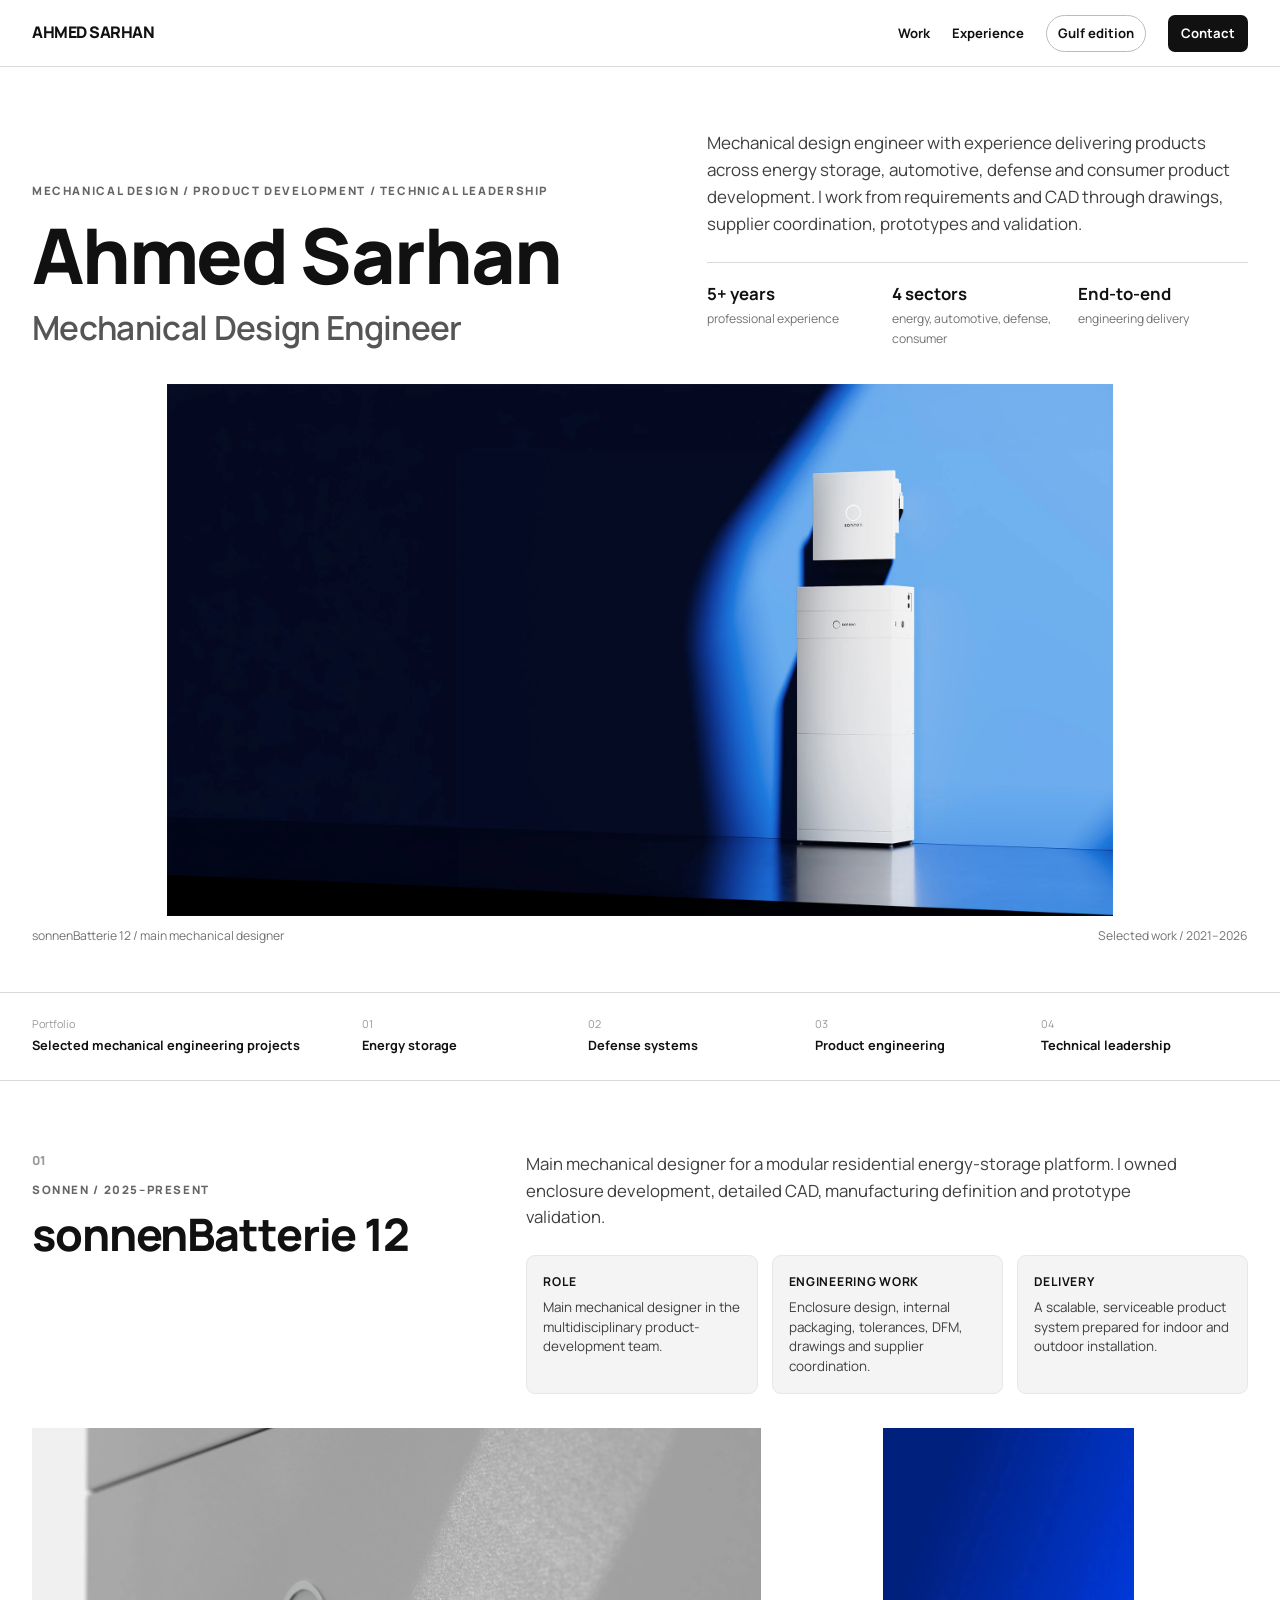
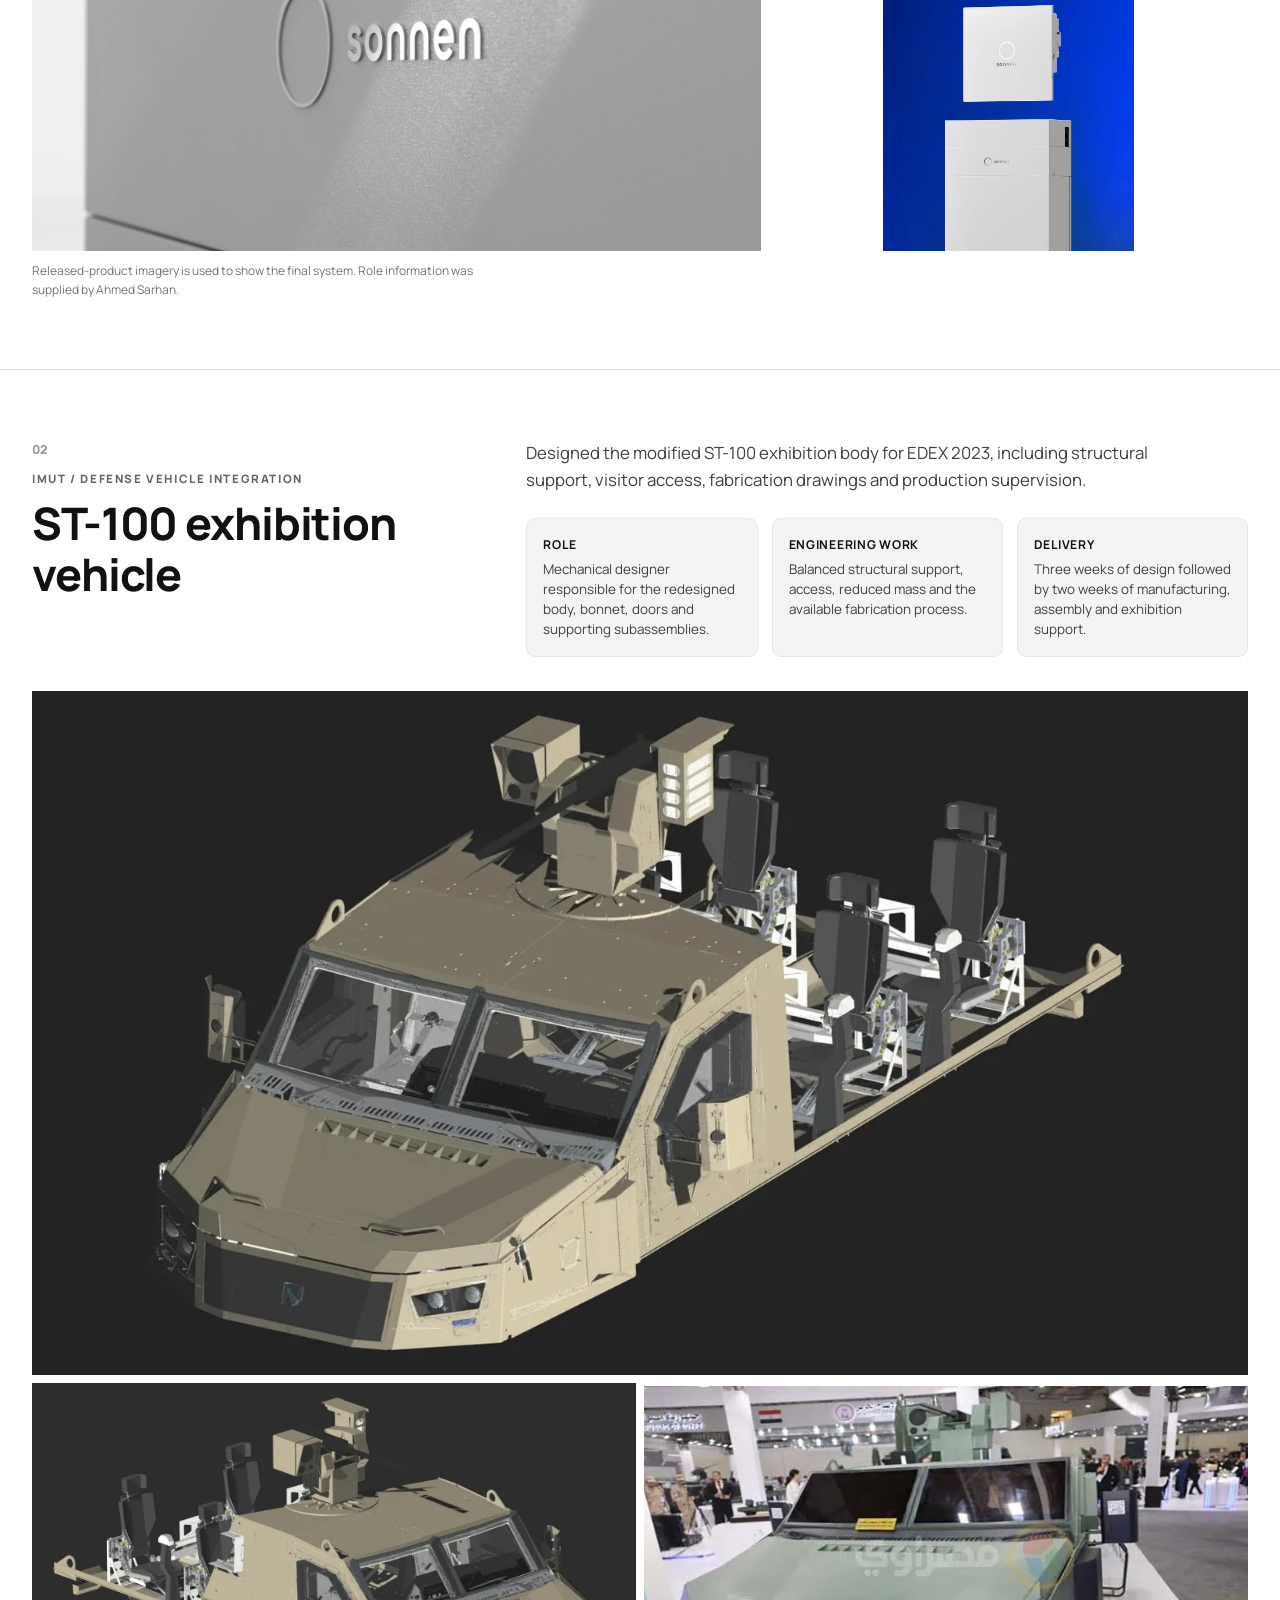
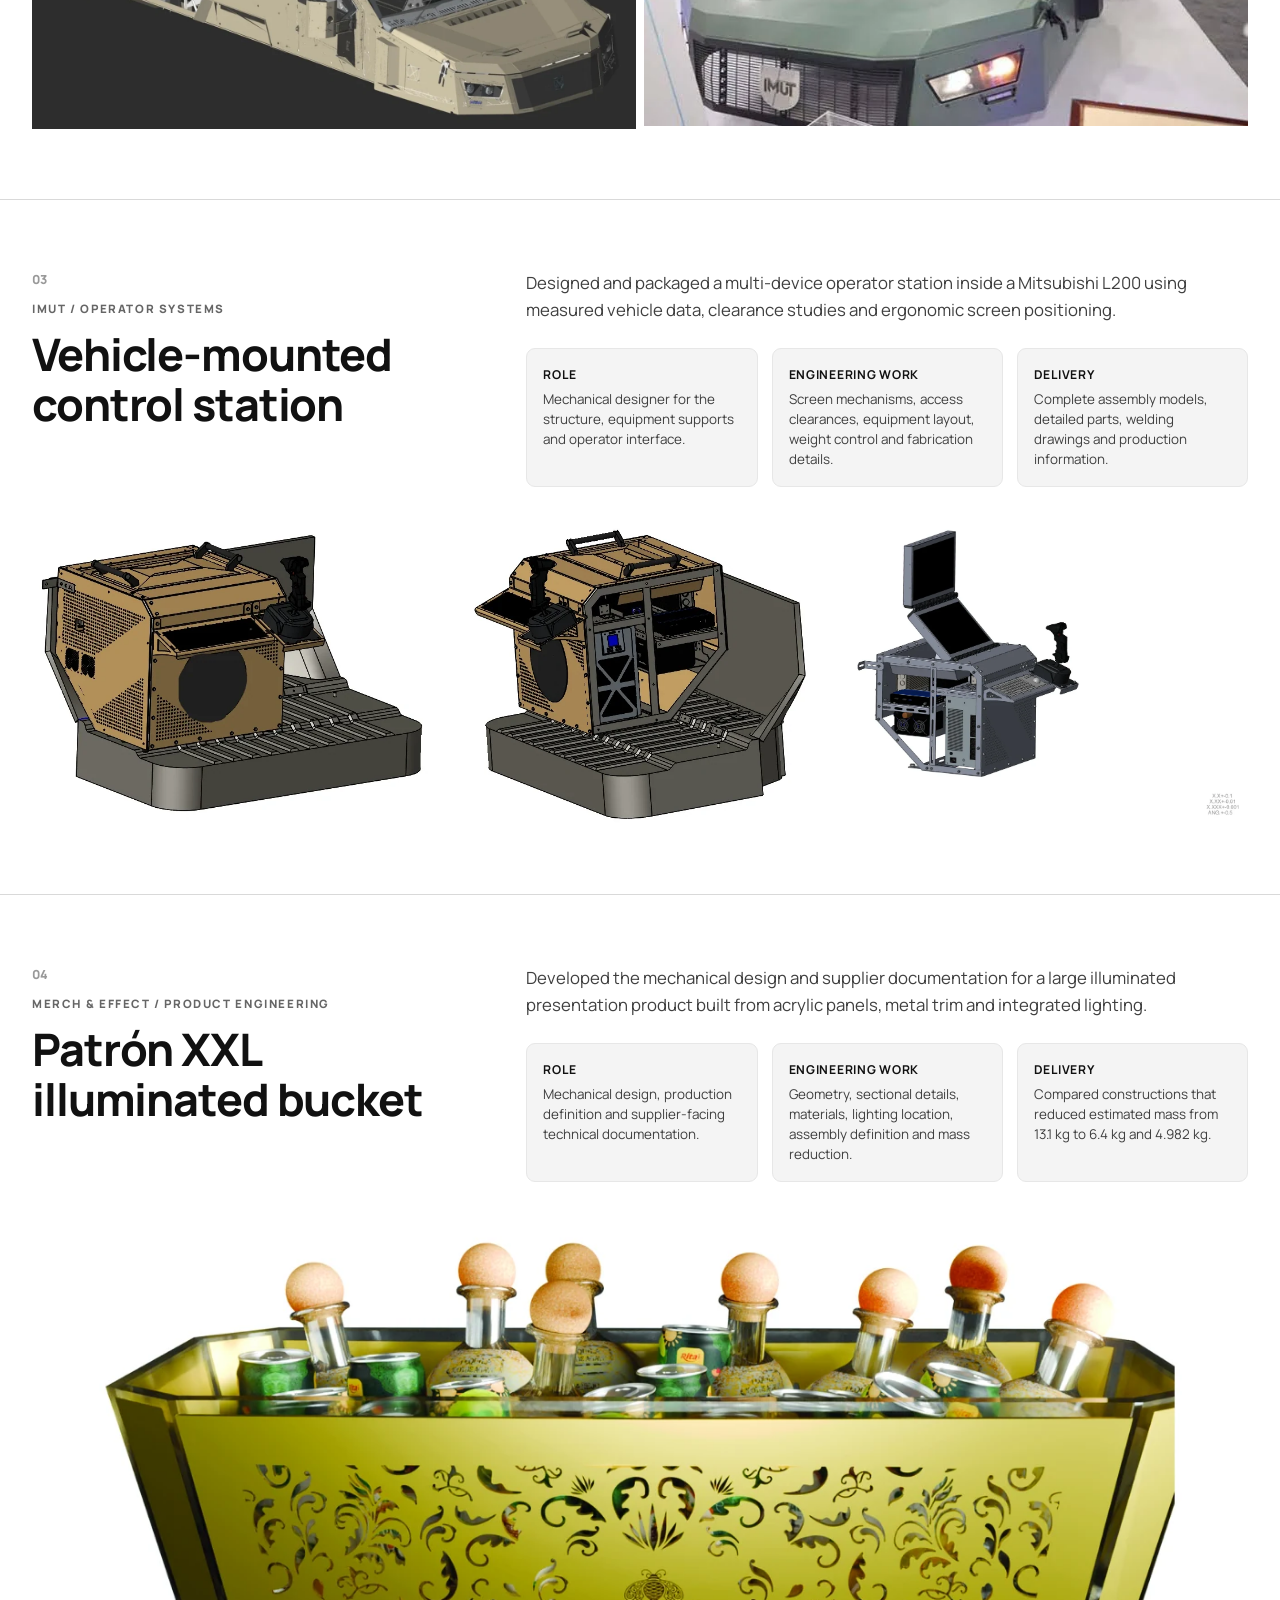
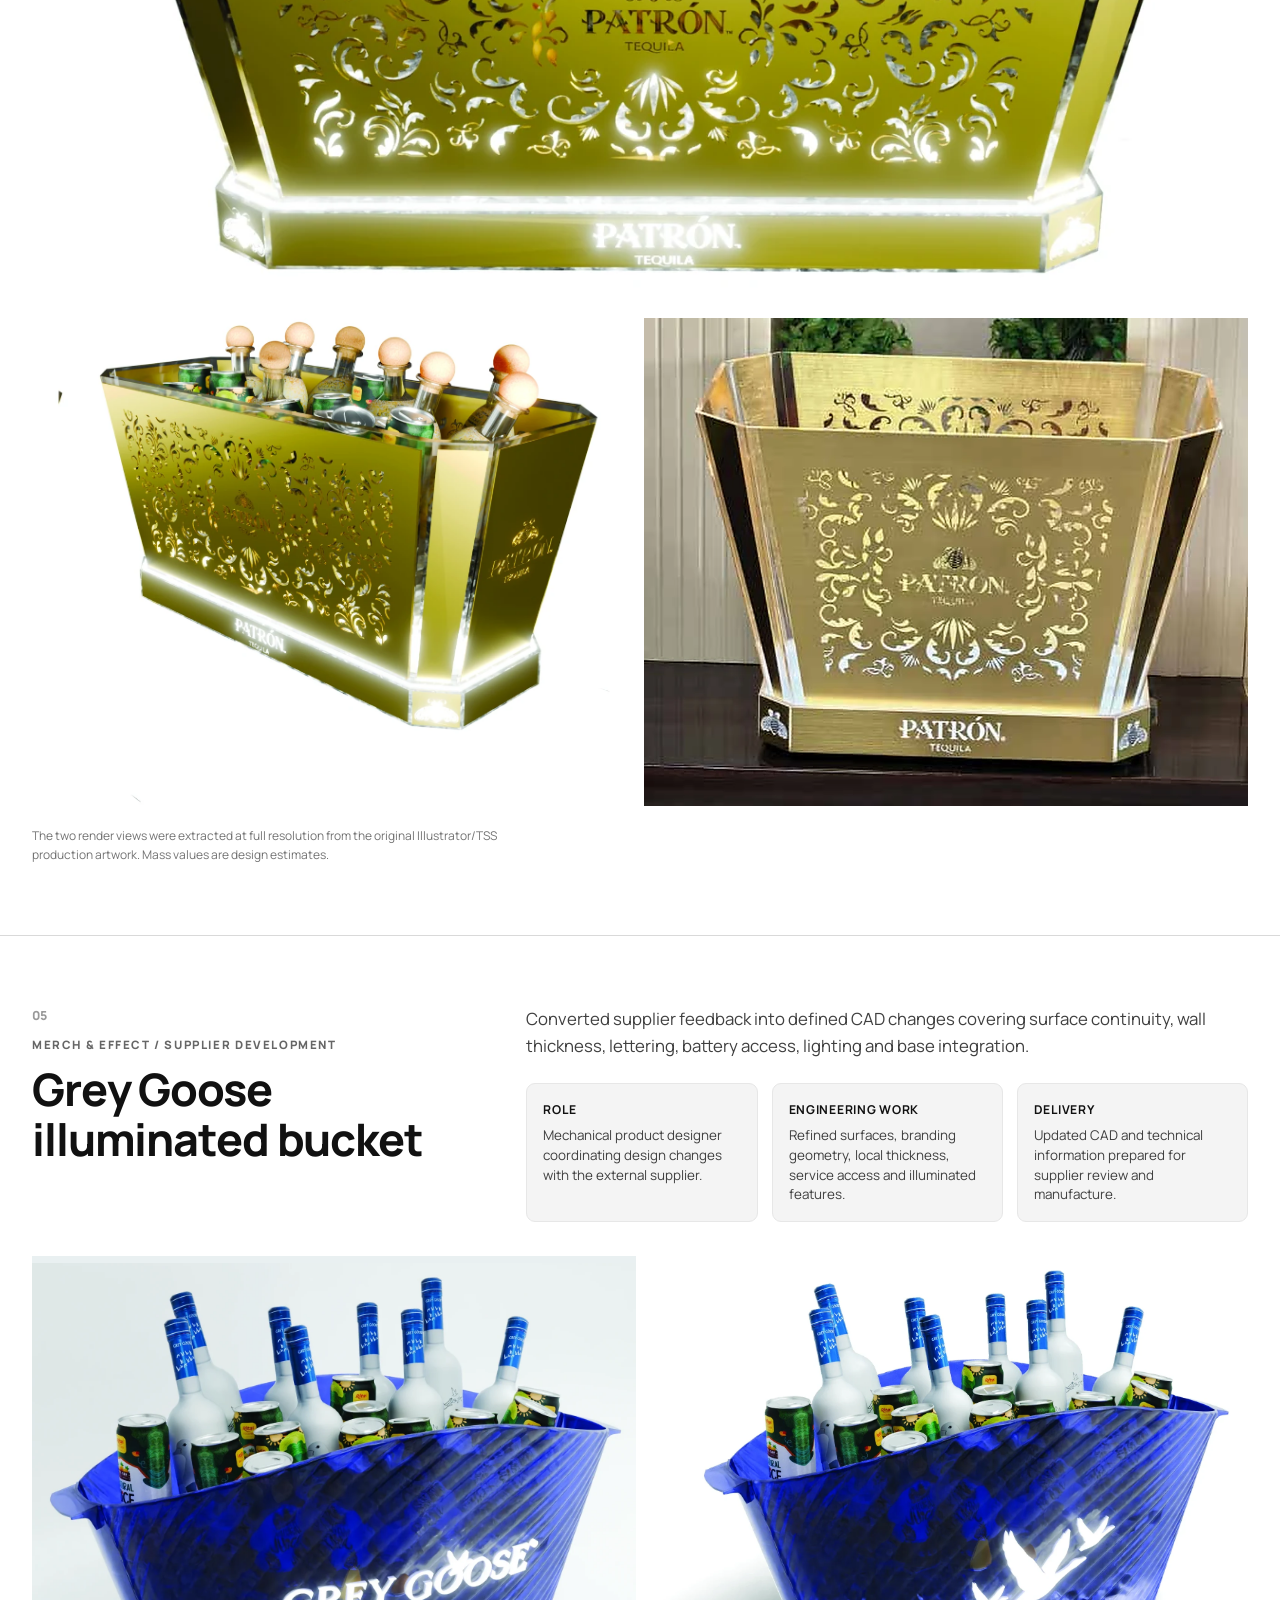
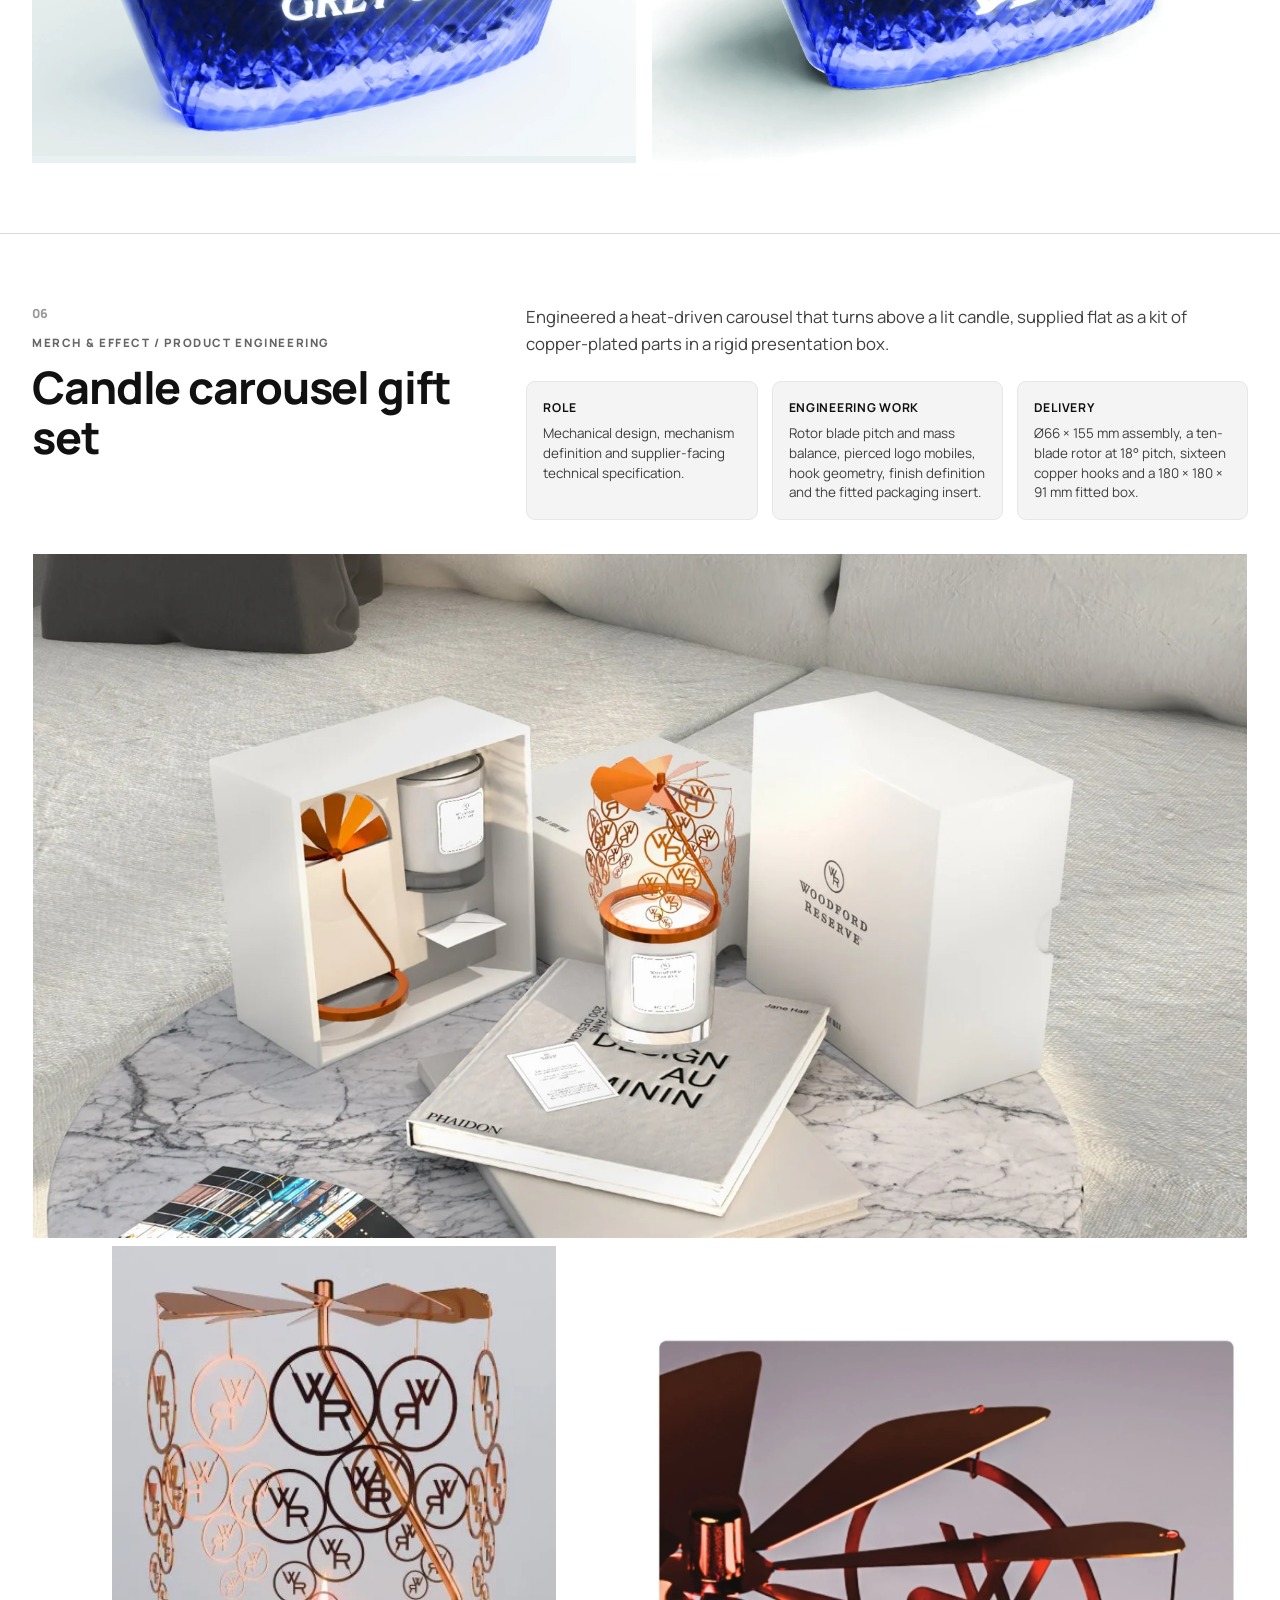
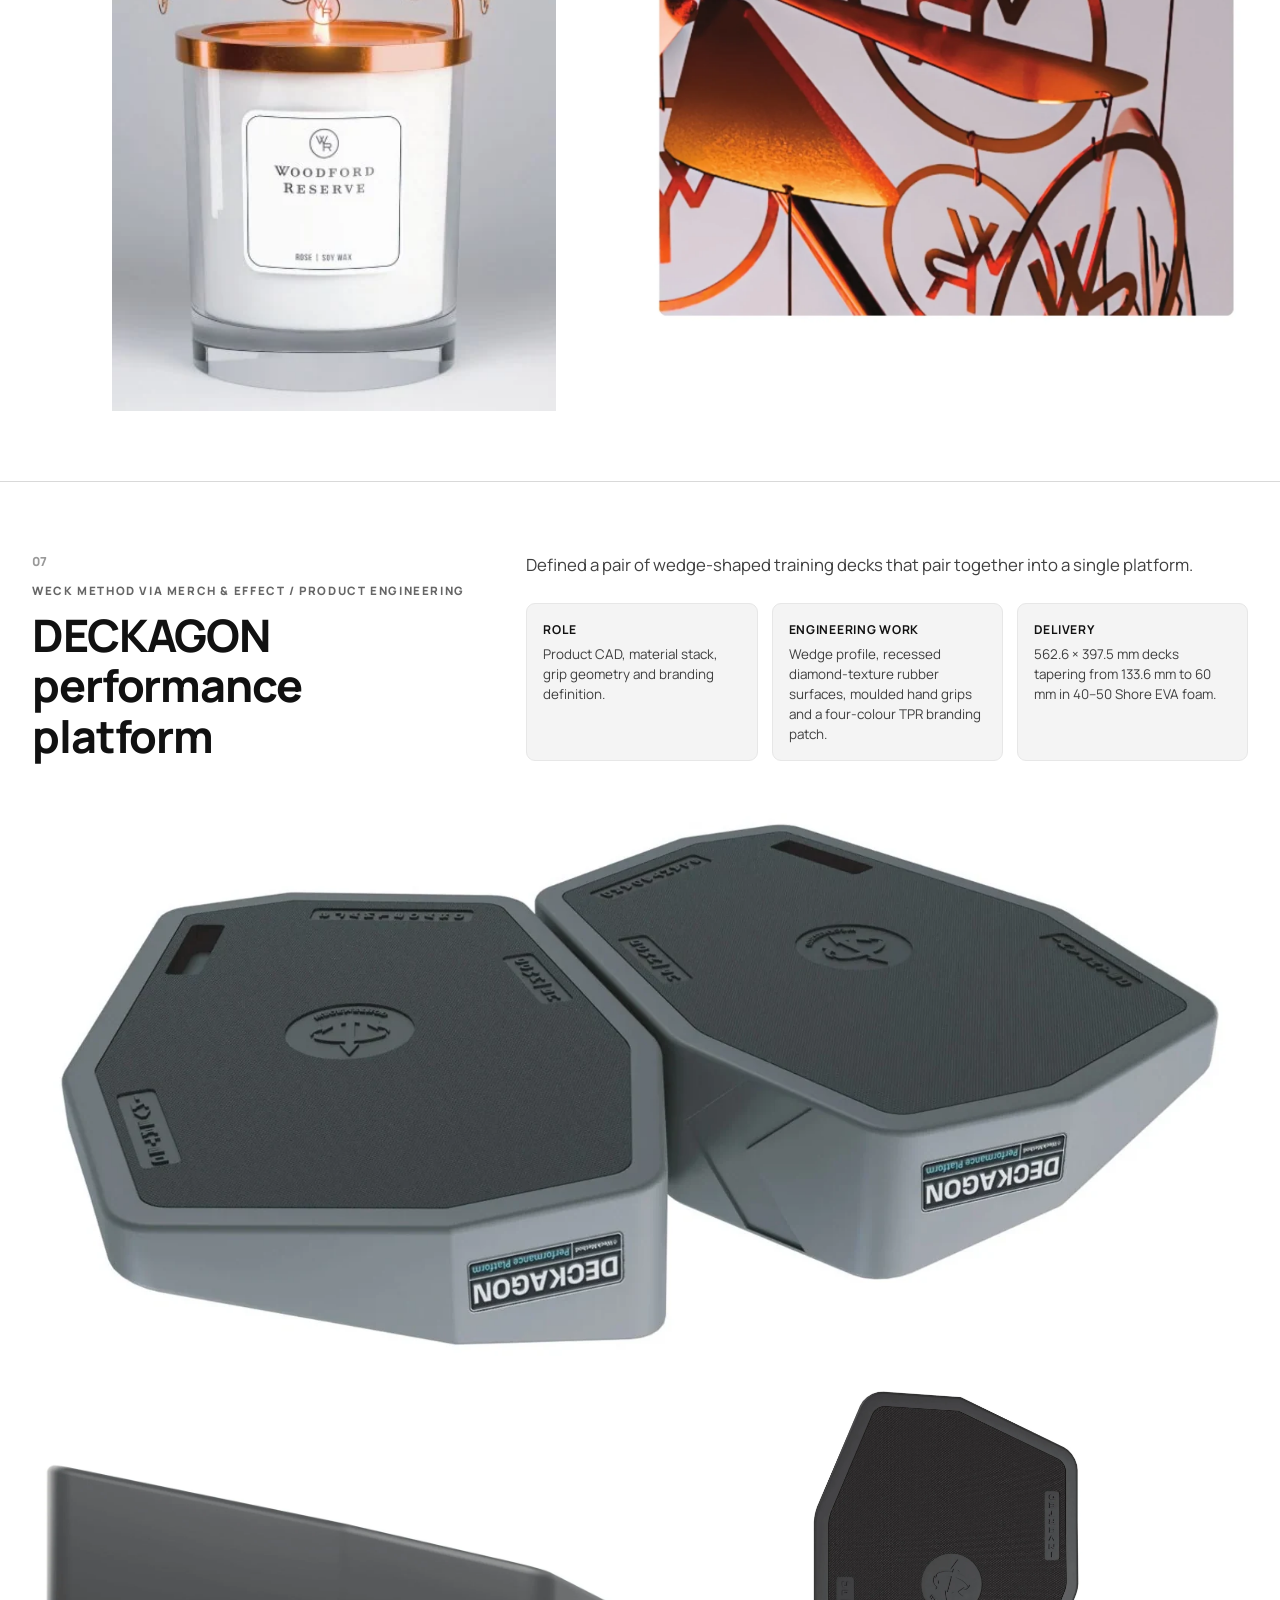
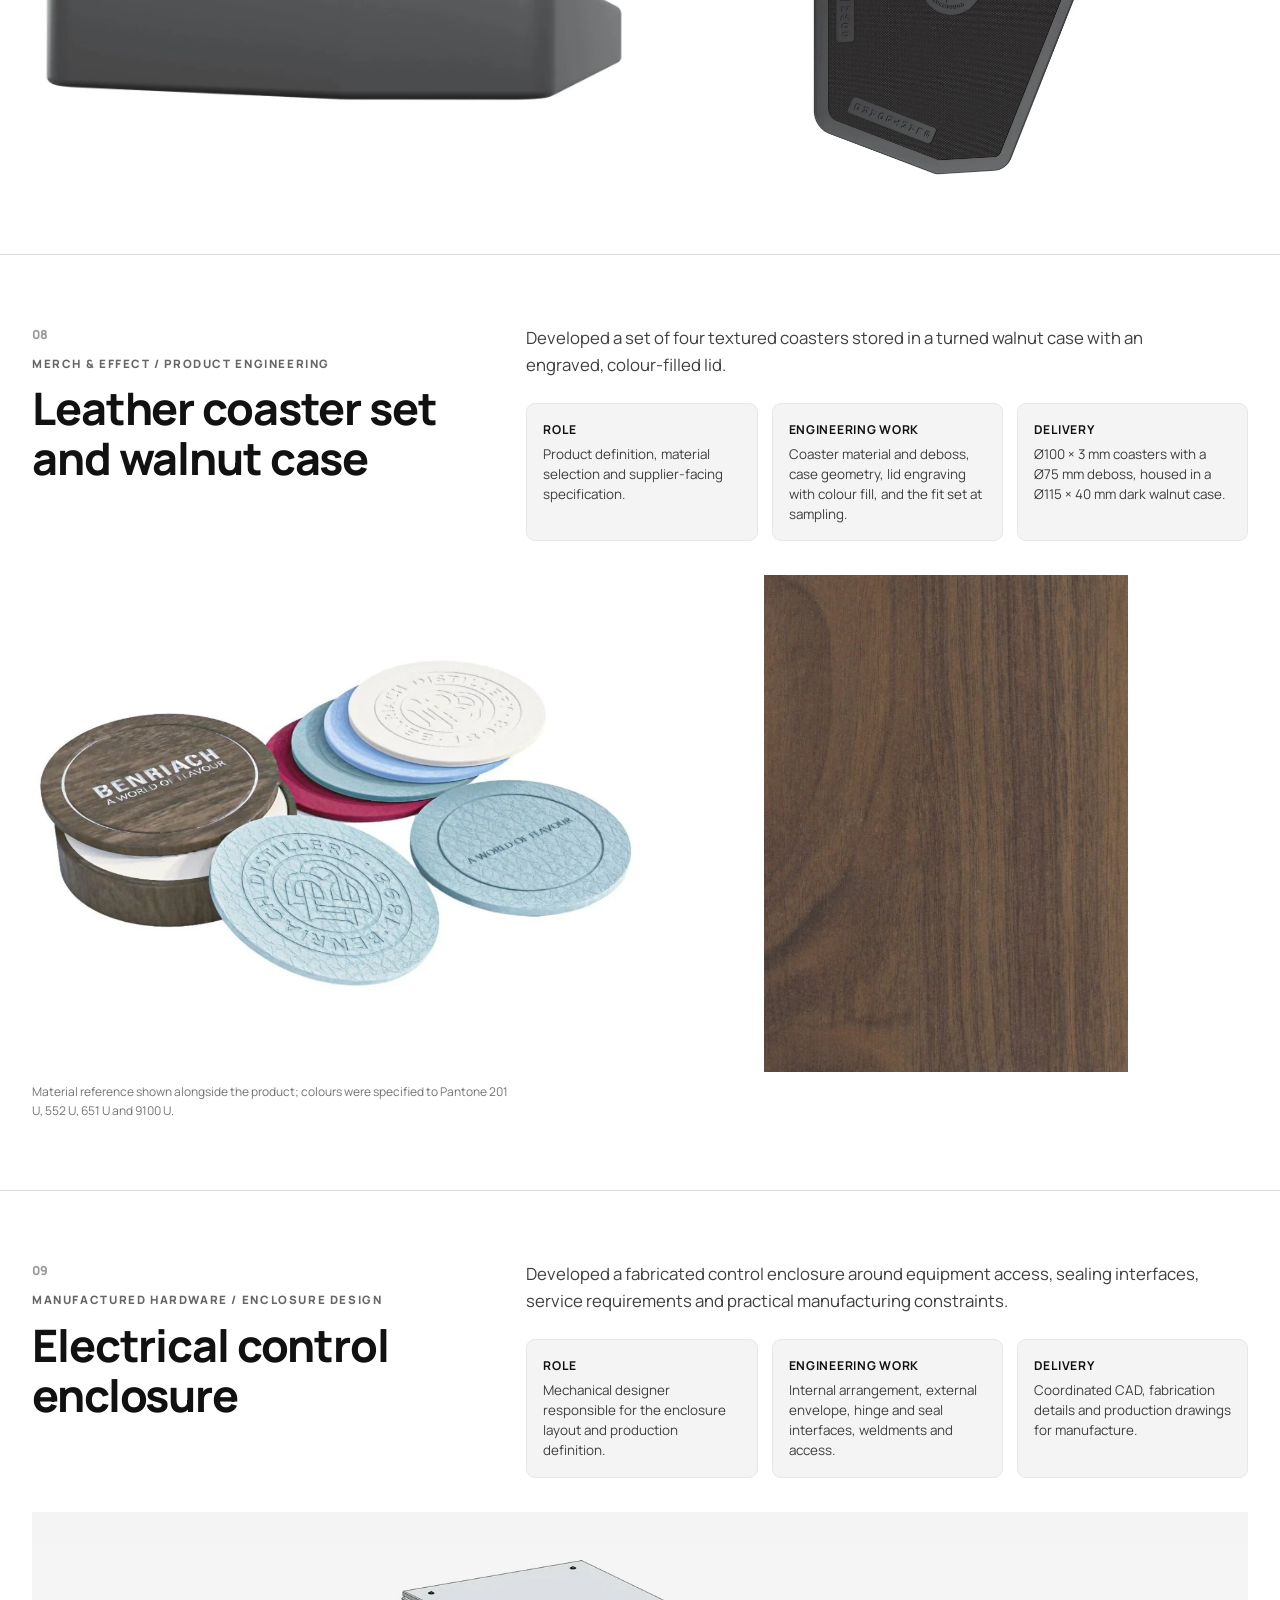
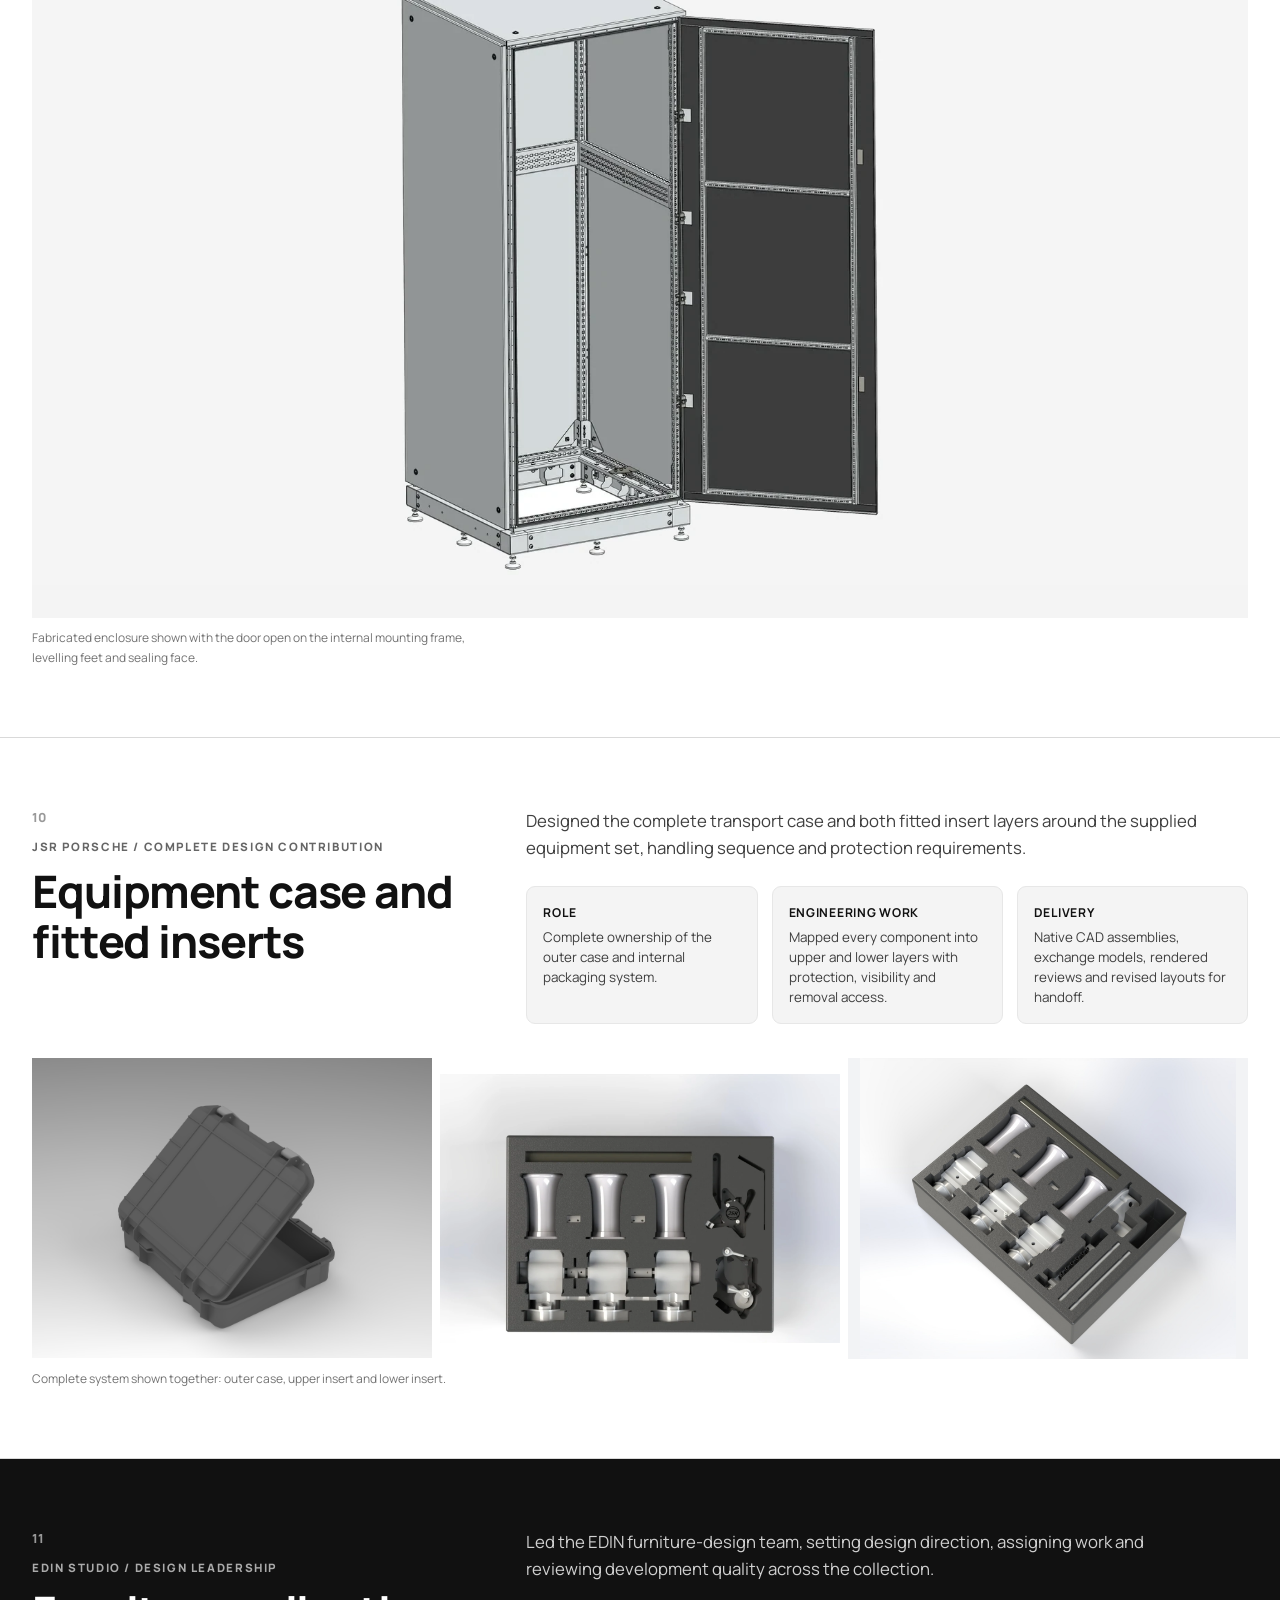
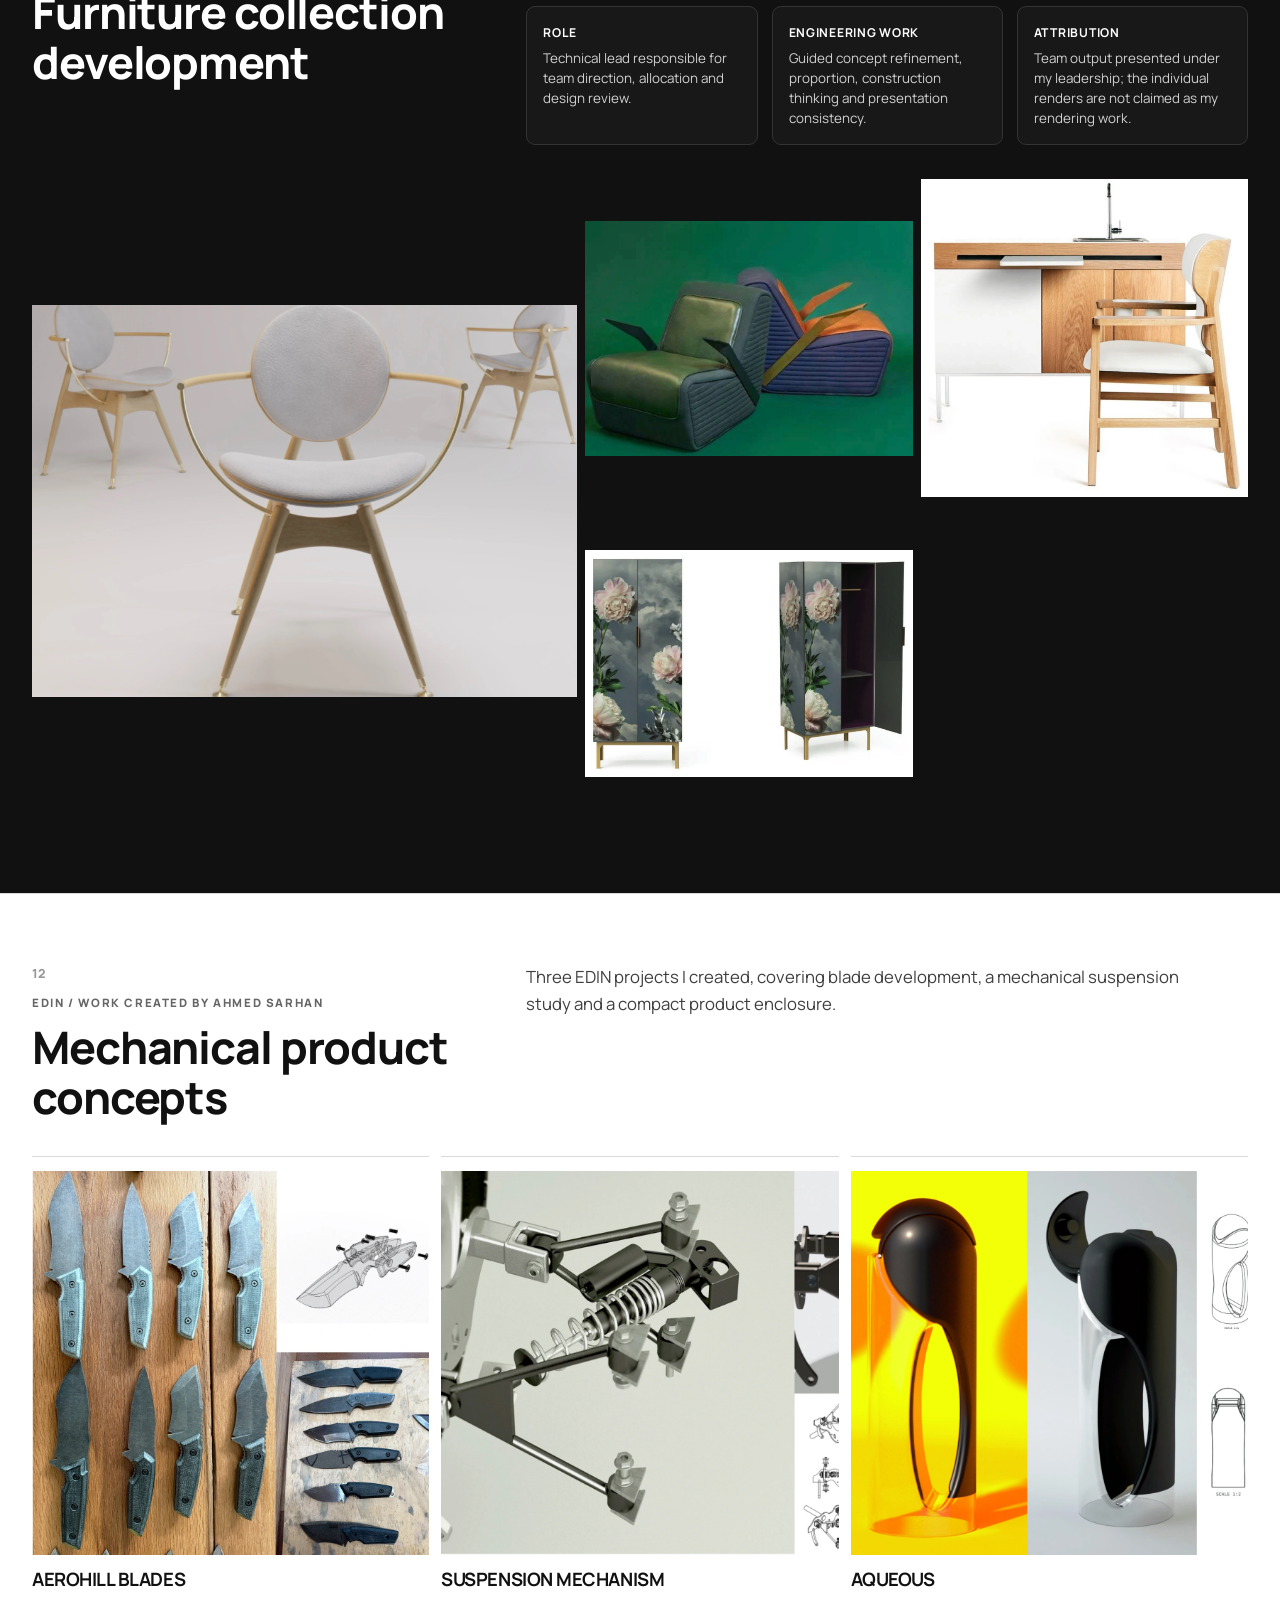
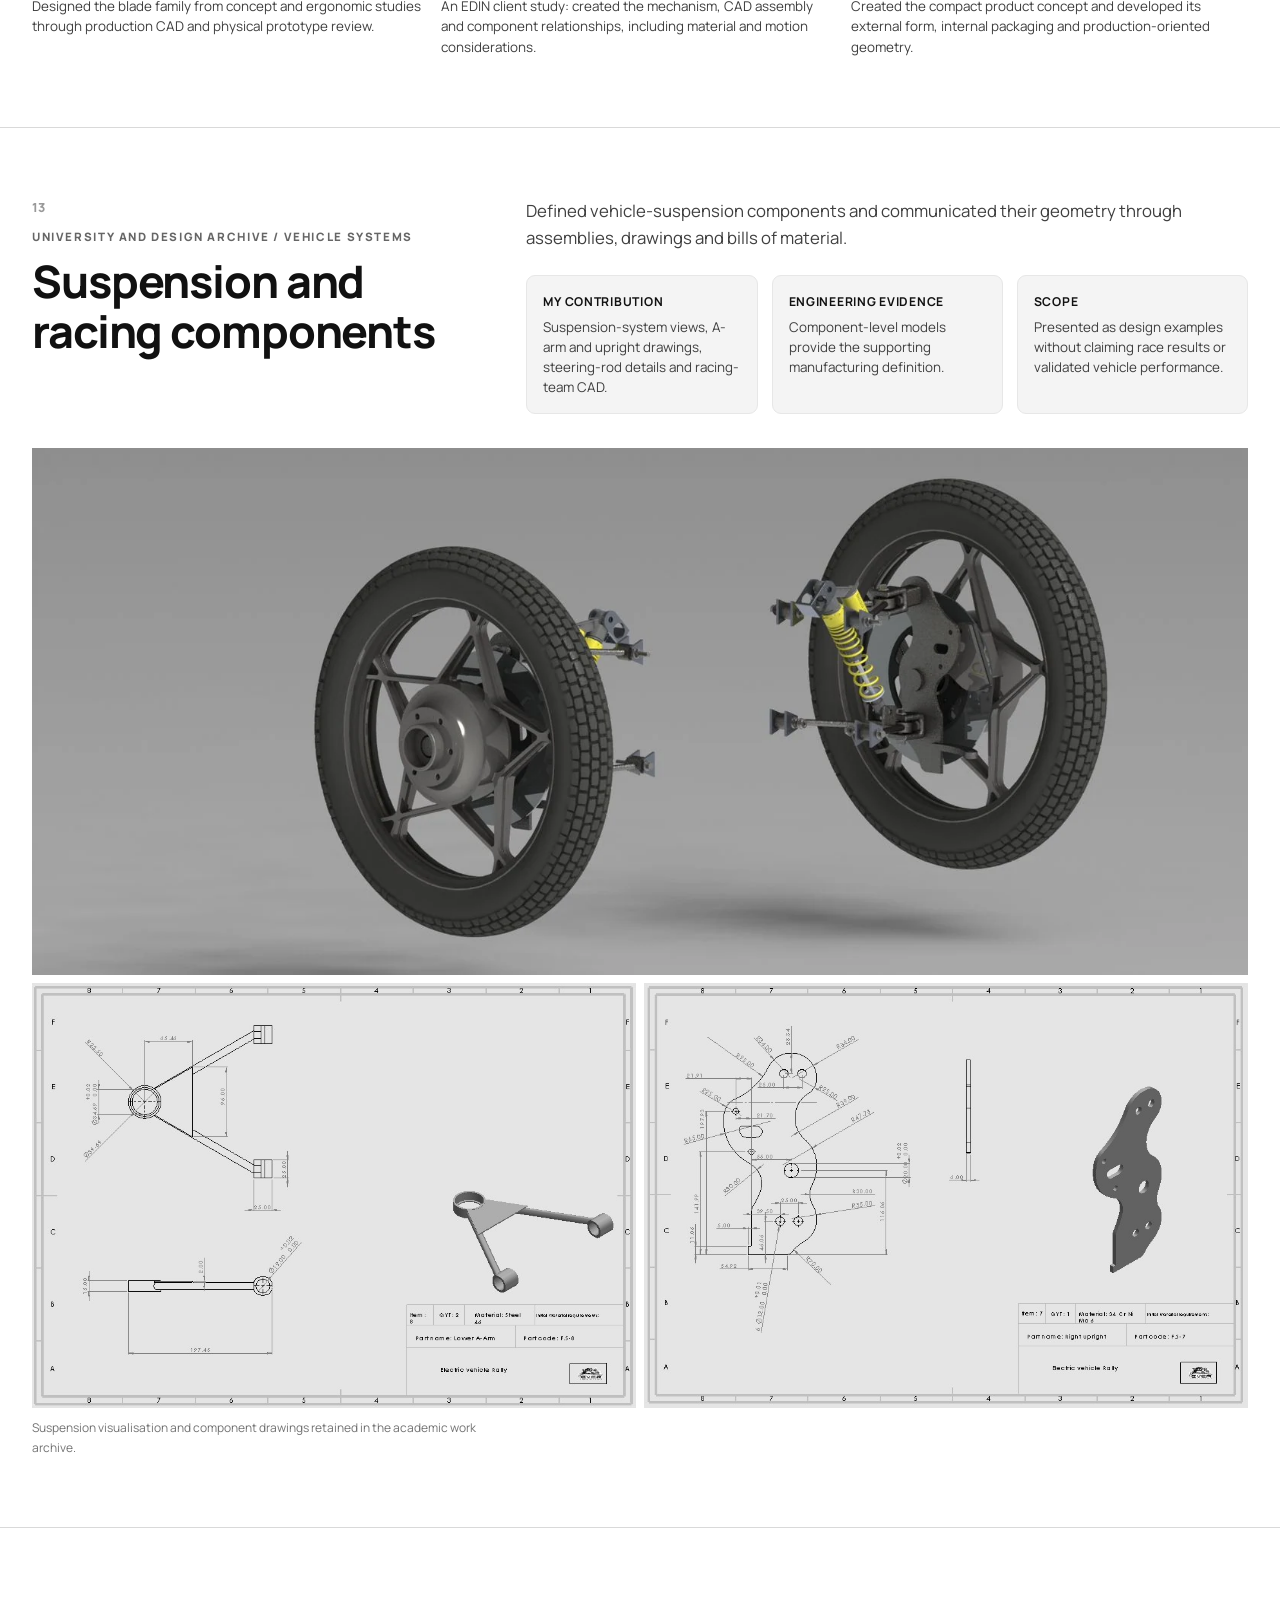
==== commit 3e5d332c: "Remove duplicated imagery and enlarge presentation on both editions Content fixes: - sonnenBatterie " ====
--- a/index.html
+++ b/index.html
@@ -1,146 +1,125 @@
-<!doctype html>
+<!DOCTYPE html>
+
 <html lang="en">
 <head>
-  <meta charset="utf-8"><meta name="viewport" content="width=device-width,initial-scale=1">
-  <title>Ahmed Sarhan | Mechanical Design Engineer</title>
-  <meta name="description" content="Mechanical design and product-development portfolio of Ahmed Sarhan: energy storage, automotive, defense and consumer products.">
-  <link rel="preconnect" href="https://fonts.googleapis.com"><link rel="preconnect" href="https://fonts.gstatic.com" crossorigin>
-  <link href="https://fonts.googleapis.com/css2?family=Manrope:wght@400;500;600;700;800&family=Playfair+Display:ital,wght@0,600;1,600&display=swap" rel="stylesheet"><link rel="stylesheet" href="styles.css">
+<meta charset="utf-8"/><meta content="width=device-width,initial-scale=1" name="viewport"/>
+<title>Ahmed Sarhan | Mechanical Design Engineer</title>
+<meta content="Mechanical design and product-development portfolio of Ahmed Sarhan: energy storage, automotive, defense and consumer products." name="description"/>
+<link href="https://fonts.googleapis.com" rel="preconnect"/><link crossorigin="" href="https://fonts.gstatic.com" rel="preconnect"/>
+<link href="https://fonts.googleapis.com/css2?family=Manrope:wght@400;500;600;700;800&amp;family=Playfair+Display:ital,wght@0,600;1,600&amp;display=swap" rel="stylesheet"/><link href="styles.css" rel="stylesheet"/>
 </head>
 <body>
-<nav class="nav"><div class="wrap nav-inner"><a class="brand" href="#top">AHMED SARHAN</a><div class="nav-links"><a href="#work">Work</a><a href="#experience">Experience</a><a href="gulf/index.html" class="edition">Gulf edition</a><a href="mailto:ahmed.m.sarhan1998@gmail.com" class="contact">Contact</a></div></div></nav>
+<nav class="nav"><div class="wrap nav-inner"><a class="brand" href="#top">AHMED SARHAN</a><div class="nav-links"><a href="#work">Work</a><a href="#experience">Experience</a><a class="edition" href="gulf/index.html">Gulf edition</a><a class="contact" href="mailto:ahmed.m.sarhan1998@gmail.com">Contact</a></div></div></nav>
 <main id="top">
 <header class="hero"><div class="wrap">
-  <div class="hero-grid"><div><div class="kicker">Mechanical design / product development / technical leadership</div><h1>Ahmed Sarhan <span>Mechanical Design Engineer</span></h1></div><div class="hero-copy"><p>Mechanical design engineer with experience delivering products across energy storage, automotive, defense and consumer product development. I work from requirements and CAD through drawings, supplier coordination, prototypes and validation.</p><div class="facts"><div class="fact"><strong>5+ years</strong><small>professional experience</small></div><div class="fact"><strong>4 sectors</strong><small>energy, automotive, defense, consumer</small></div><div class="fact"><strong>End-to-end</strong><small>engineering delivery</small></div></div></div></div>
-  <div class="lead-image reveal"><img src="assets/sonnenbatterie-12-in-a-blue-studio-environment.webp" alt="sonnenBatterie 12 residential energy storage system"></div><div class="lead-caption"><span>sonnenBatterie 12 / main mechanical designer</span><span>Selected work / 2021–2026</span></div>
+<div class="hero-grid"><div><div class="kicker">Mechanical design / product development / technical leadership</div><h1>Ahmed Sarhan <span>Mechanical Design Engineer</span></h1></div><div class="hero-copy"><p>Mechanical design engineer with experience delivering products across energy storage, automotive, defense and consumer product development. I work from requirements and CAD through drawings, supplier coordination, prototypes and validation.</p><div class="facts"><div class="fact"><strong>5+ years</strong><small>professional experience</small></div><div class="fact"><strong>4 sectors</strong><small>energy, automotive, defense, consumer</small></div><div class="fact"><strong>End-to-end</strong><small>engineering delivery</small></div></div></div></div>
+<div class="lead-image reveal"><img alt="sonnenBatterie 12 residential energy storage system" src="assets/sonnenbatterie-12-in-a-blue-studio-environment.webp"/></div><div class="lead-caption"><span>sonnenBatterie 12 / main mechanical designer</span><span>Selected work / 2021–2026</span></div>
 </div></header>
-
 <section class="index" id="work"><div class="wrap index-grid"><div class="index-item"><span>Portfolio</span><strong>Selected mechanical engineering projects</strong></div><div class="index-item"><span>01</span><strong>Energy storage</strong></div><div class="index-item"><span>02</span><strong>Defense systems</strong></div><div class="index-item"><span>03</span><strong>Product engineering</strong></div><div class="index-item"><span>04</span><strong>Technical leadership</strong></div></div></section>
-
 <article class="case"><div class="wrap">
-  <div class="case-head"><div class="case-title"><span class="number">01</span><div class="eyebrow">sonnen / 2025–present</div><h2>sonnenBatterie 12</h2></div><div><p class="lede">Main mechanical designer for a modular residential energy-storage platform. I owned enclosure development, detailed CAD, manufacturing definition and prototype validation.</p><div class="role-grid"><div><strong>Role</strong><p>Main mechanical designer in the multidisciplinary product-development team.</p></div><div><strong>Engineering work</strong><p>Enclosure design, internal packaging, tolerances, DFM, drawings and supplier coordination.</p></div><div><strong>Delivery</strong><p>A scalable, serviceable product system prepared for indoor and outdoor installation.</p></div></div></div></div>
-  <div class="visual-grid reveal"><div class="visual hero-frame"><img src="assets/sonnenbatterie-12-product-system.webp" alt="sonnenBatterie 12 product system"></div><div class="visual small contain"><img src="assets/close-detail-of-the-sonnenbatterie-12.webp" alt="sonnenBatterie 12 enclosure detail"></div><div class="visual small contain"><img src="assets/modular-sonnenbatterie-12-product-architecture.webp" alt="sonnenBatterie 12 modular product system"></div></div><p class="image-note">Released-product imagery is used to show the final system. Role information was supplied by Ahmed Sarhan.</p>
+<div class="case-head"><div class="case-title"><span class="number">01</span><div class="eyebrow">sonnen / 2025–present</div><h2>sonnenBatterie 12</h2></div><div><p class="lede">Main mechanical designer for a modular residential energy-storage platform. I owned enclosure development, detailed CAD, manufacturing definition and prototype validation.</p><div class="role-grid"><div><strong>Role</strong><p>Main mechanical designer in the multidisciplinary product-development team.</p></div><div><strong>Engineering work</strong><p>Enclosure design, internal packaging, tolerances, DFM, drawings and supplier coordination.</p></div><div><strong>Delivery</strong><p>A scalable, serviceable product system prepared for indoor and outdoor installation.</p></div></div></div></div>
+<div class="duo reveal"><div class="visual fill"><img alt="Close detail of the sonnenBatterie 12 enclosure face" src="assets/close-detail-of-the-sonnenbatterie-12.webp"/></div><div class="visual contain" style="background:#022CAA;max-width:850px;margin-inline:auto"><img alt="Modular sonnenBatterie 12 architecture: wall unit above the floor-standing battery" src="assets/modular-sonnenbatterie-12-product-architecture.webp"/></div></div><p class="image-note">Released-product imagery is used to show the final system. Role information was supplied by Ahmed Sarhan.</p>
 </div></article>
-
 <article class="case"><div class="wrap">
-  <div class="case-head"><div class="case-title"><span class="number">02</span><div class="eyebrow">IMUT / defense vehicle integration</div><h2>ST-100 exhibition vehicle</h2></div><div><p class="lede">Designed the modified ST-100 exhibition body for EDEX 2023, including structural support, visitor access, fabrication drawings and production supervision.</p><div class="role-grid"><div><strong>Role</strong><p>Mechanical designer responsible for the redesigned body, bonnet, doors and supporting subassemblies.</p></div><div><strong>Engineering work</strong><p>Balanced structural support, access, reduced mass and the available fabrication process.</p></div><div><strong>Delivery</strong><p>Three weeks of design followed by two weeks of manufacturing, assembly and exhibition support.</p></div></div></div></div>
-  <div class="visual-grid reveal"><div class="visual hero-frame dark"><img src="assets/st-100-exhibition-vehicle-cad-assembly.webp" alt="ST-100 exhibition vehicle CAD assembly"></div><div class="visual small dark"><img src="assets/st-100-body-and-support-detail.webp" alt="ST-100 body support detail"></div><div class="visual small"><img src="assets/completed-st-100-exhibition-vehicle.webp" alt="Completed ST-100 exhibition vehicle"></div></div>
+<div class="case-head"><div class="case-title"><span class="number">02</span><div class="eyebrow">IMUT / defense vehicle integration</div><h2>ST-100 exhibition vehicle</h2></div><div><p class="lede">Designed the modified ST-100 exhibition body for EDEX 2023, including structural support, visitor access, fabrication drawings and production supervision.</p><div class="role-grid"><div><strong>Role</strong><p>Mechanical designer responsible for the redesigned body, bonnet, doors and supporting subassemblies.</p></div><div><strong>Engineering work</strong><p>Balanced structural support, access, reduced mass and the available fabrication process.</p></div><div><strong>Delivery</strong><p>Three weeks of design followed by two weeks of manufacturing, assembly and exhibition support.</p></div></div></div></div>
+<div class="visual-grid reveal" style="--sar:1.743"><div class="visual hero-frame dark" style="--har:1.778;background:#232323"><img alt="ST-100 exhibition vehicle CAD assembly" src="assets/st-100-exhibition-vehicle-cad-assembly.webp"/></div><div class="visual small dark" style="background:#2D2D2D"><img alt="ST-100 body support detail" src="assets/st-100-body-and-support-detail.webp"/></div><div class="visual small" style="max-width:1254px;margin-inline:auto"><img alt="Completed ST-100 exhibition vehicle" src="assets/completed-st-100-exhibition-vehicle.webp"/></div></div>
 </div></article>
-
 <article class="case"><div class="wrap">
-  <div class="case-head"><div class="case-title"><span class="number">03</span><div class="eyebrow">IMUT / operator systems</div><h2>Vehicle-mounted control station</h2></div><div><p class="lede">Designed and packaged a multi-device operator station inside a Mitsubishi L200 using measured vehicle data, clearance studies and ergonomic screen positioning.</p><div class="role-grid"><div><strong>Role</strong><p>Mechanical designer for the structure, equipment supports and operator interface.</p></div><div><strong>Engineering work</strong><p>Screen mechanisms, access clearances, equipment layout, weight control and fabrication details.</p></div><div><strong>Delivery</strong><p>Complete assembly models, detailed parts, welding drawings and production information.</p></div></div></div></div>
-  <div class="triple reveal"><div class="visual"><img src="assets/vehicle-mounted-control-station-complete-assembly.webp" alt="Vehicle-mounted control station complete assembly"></div><div class="visual"><img src="assets/control-station-internal-arrangement.webp" alt="Control station internal equipment arrangement"></div><div class="visual"><img src="assets/control-station-detail-model.webp" alt="Control station mechanical detail model"></div></div>
+<div class="case-head"><div class="case-title"><span class="number">03</span><div class="eyebrow">IMUT / operator systems</div><h2>Vehicle-mounted control station</h2></div><div><p class="lede">Designed and packaged a multi-device operator station inside a Mitsubishi L200 using measured vehicle data, clearance studies and ergonomic screen positioning.</p><div class="role-grid"><div><strong>Role</strong><p>Mechanical designer for the structure, equipment supports and operator interface.</p></div><div><strong>Engineering work</strong><p>Screen mechanisms, access clearances, equipment layout, weight control and fabrication details.</p></div><div><strong>Delivery</strong><p>Complete assembly models, detailed parts, welding drawings and production information.</p></div></div></div></div>
+<div class="triple reveal" style="--sar:1.318"><div class="visual" style="max-width:1183px;margin-inline:auto"><img alt="Vehicle-mounted control station complete assembly" src="assets/vehicle-mounted-control-station-complete-assembly.webp"/></div><div class="visual" style="max-width:1047px;margin-inline:auto"><img alt="Control station internal equipment arrangement" src="assets/control-station-internal-arrangement.webp"/></div><div class="visual"><img alt="Control station mechanical detail model" src="assets/control-station-detail-model.webp"/></div></div>
 </div></article>
-
 <article class="case"><div class="wrap">
-  <div class="case-head"><div class="case-title"><span class="number">04</span><div class="eyebrow">Merch &amp; Effect / product engineering</div><h2>Patrón XXL illuminated bucket</h2></div><div><p class="lede">Developed the mechanical design and supplier documentation for a large illuminated presentation product built from acrylic panels, metal trim and integrated lighting.</p><div class="role-grid"><div><strong>Role</strong><p>Mechanical design, production definition and supplier-facing technical documentation.</p></div><div><strong>Engineering work</strong><p>Geometry, sectional details, materials, lighting location, assembly definition and mass reduction.</p></div><div><strong>Delivery</strong><p>Compared constructions that reduced estimated mass from 13.1 kg to 6.4 kg and 4.982 kg.</p></div></div></div></div>
-  <div class="visual-grid reveal"><div class="visual hero-frame contain"><img src="assets/patron-ai-front.png" alt="High-resolution front render of the Patrón XXL illuminated bucket"></div><div class="visual small contain"><img src="assets/patron-ai-perspective.png" alt="High-resolution perspective render of the Patrón XXL illuminated bucket"></div><div class="visual small"><img src="assets/physical-patron-xxl-bucket-prototype.webp" alt="Physical Patrón XXL bucket prototype"></div></div><p class="image-note">The two render views were extracted at full resolution from the original Illustrator/TSS production artwork. Mass values are design estimates.</p>
+<div class="case-head"><div class="case-title"><span class="number">04</span><div class="eyebrow">Merch &amp; Effect / product engineering</div><h2>Patrón XXL illuminated bucket</h2></div><div><p class="lede">Developed the mechanical design and supplier documentation for a large illuminated presentation product built from acrylic panels, metal trim and integrated lighting.</p><div class="role-grid"><div><strong>Role</strong><p>Mechanical design, production definition and supplier-facing technical documentation.</p></div><div><strong>Engineering work</strong><p>Geometry, sectional details, materials, lighting location, assembly definition and mass reduction.</p></div><div><strong>Delivery</strong><p>Compared constructions that reduced estimated mass from 13.1 kg to 6.4 kg and 4.982 kg.</p></div></div></div></div>
+<div class="visual-grid reveal" style="--sar:1.188"><div class="visual hero-frame contain" style="--har:1.778"><img alt="High-resolution front render of the Patrón XXL illuminated bucket" src="assets/patron-ai-front.webp"/></div><div class="visual small contain"><img alt="High-resolution perspective render of the Patrón XXL illuminated bucket" src="assets/patron-ai-perspective.webp"/></div><div class="visual small"><img alt="Physical Patrón XXL bucket prototype" src="assets/physical-patron-xxl-bucket-prototype.webp"/></div></div><p class="image-note">The two render views were extracted at full resolution from the original Illustrator/TSS production artwork. Mass values are design estimates.</p>
 </div></article>
-
 <article class="case"><div class="wrap">
-  <div class="case-head"><div class="case-title"><span class="number">05</span><div class="eyebrow">Merch &amp; Effect / supplier development</div><h2>Grey Goose illuminated bucket</h2></div><div><p class="lede">Converted supplier feedback into defined CAD changes covering surface continuity, wall thickness, lettering, battery access, lighting and base integration.</p><div class="role-grid"><div><strong>Role</strong><p>Mechanical product designer coordinating design changes with the external supplier.</p></div><div><strong>Engineering work</strong><p>Refined surfaces, branding geometry, local thickness, service access and illuminated features.</p></div><div><strong>Delivery</strong><p>Updated CAD and technical information prepared for supplier review and manufacture.</p></div></div></div></div>
-  <div class="split-visual reveal"><div class="visual"><img src="assets/grey-goose-illuminated-presentation-bucket.webp" alt="Grey Goose illuminated presentation bucket"></div><div class="visual"><img src="assets/alternate-branded-face-of-the-grey-goose-bucket.webp" alt="Alternate branded face of the Grey Goose bucket"></div></div>
+<div class="case-head"><div class="case-title"><span class="number">05</span><div class="eyebrow">Merch &amp; Effect / supplier development</div><h2>Grey Goose illuminated bucket</h2></div><div><p class="lede">Converted supplier feedback into defined CAD changes covering surface continuity, wall thickness, lettering, battery access, lighting and base integration.</p><div class="role-grid"><div><strong>Role</strong><p>Mechanical product designer coordinating design changes with the external supplier.</p></div><div><strong>Engineering work</strong><p>Refined surfaces, branding geometry, local thickness, service access and illuminated features.</p></div><div><strong>Delivery</strong><p>Updated CAD and technical information prepared for supplier review and manufacture.</p></div></div></div></div>
+<div class="split-visual reveal" style="--sar:1.193"><div class="visual" style="background:#E9F0F1"><img alt="Grey Goose illuminated presentation bucket" src="assets/grey-goose-illuminated-presentation-bucket.webp"/></div><div class="visual"><img alt="Alternate branded face of the Grey Goose bucket" src="assets/alternate-branded-face-of-the-grey-goose-bucket.webp"/></div></div>
 </div></article>
-
 <article class="case"><div class="wrap">
-  <div class="case-head"><div class="case-title"><span class="number">06</span><div class="eyebrow">Merch &amp; Effect / product engineering</div><h2>Candle carousel gift set</h2></div><div><p class="lede">Engineered a heat-driven carousel that turns above a lit candle, supplied flat as a kit of copper-plated parts in a rigid presentation box.</p><div class="role-grid"><div><strong>Role</strong><p>Mechanical design, mechanism definition and supplier-facing technical specification.</p></div><div><strong>Engineering work</strong><p>Rotor blade pitch and mass balance, pierced logo mobiles, hook geometry, finish definition and the fitted packaging insert.</p></div><div><strong>Delivery</strong><p>Ø66 × 155 mm assembly, a ten-blade rotor at 18° pitch, sixteen copper hooks and a 180 × 180 × 91 mm fitted box.</p></div></div></div></div>
-  <div class="visual-grid reveal"><div class="visual hero-frame"><img src="assets/woodford-candle-carousel-gift-set.webp" alt="Candle carousel gift set presented in its rigid box"></div><div class="visual small contain"><img src="assets/candle-carousel-assembled-above-a-lit-candle.webp" alt="Candle carousel assembled above a lit candle"></div><div class="visual small contain"><img src="assets/candle-carousel-rotor-and-logo-mobiles.webp" alt="Rotor blades and pierced logo mobiles in close detail"></div></div>
+<div class="case-head"><div class="case-title"><span class="number">06</span><div class="eyebrow">Merch &amp; Effect / product engineering</div><h2>Candle carousel gift set</h2></div><div><p class="lede">Engineered a heat-driven carousel that turns above a lit candle, supplied flat as a kit of copper-plated parts in a rigid presentation box.</p><div class="role-grid"><div><strong>Role</strong><p>Mechanical design, mechanism definition and supplier-facing technical specification.</p></div><div><strong>Engineering work</strong><p>Rotor blade pitch and mass balance, pierced logo mobiles, hook geometry, finish definition and the fitted packaging insert.</p></div><div><strong>Delivery</strong><p>Ø66 × 155 mm assembly, a ten-blade rotor at 18° pitch, sixteen copper hooks and a 180 × 180 × 91 mm fitted box.</p></div></div></div></div>
+<div class="visual-grid reveal" style="--sar:0.790"><div class="visual hero-frame" style="--har:1.778"><img alt="Candle carousel gift set presented in its rigid box" src="assets/woodford-candle-carousel-gift-set.webp"/></div><div class="visual small contain" style="max-width:691px;margin-inline:auto"><img alt="Candle carousel assembled above a lit candle" src="assets/candle-carousel-assembled-above-a-lit-candle.webp"/></div><div class="visual small contain"><img alt="Rotor blades and pierced logo mobiles in close detail" src="assets/candle-carousel-rotor-and-logo-mobiles.webp"/></div></div>
 </div></article>
-
 <article class="case"><div class="wrap">
-  <div class="case-head"><div class="case-title"><span class="number">07</span><div class="eyebrow">Weck Method via Merch &amp; Effect / product engineering</div><h2>DECKAGON performance platform</h2></div><div><p class="lede">Defined a pair of wedge-shaped training decks that pair together into a single platform.</p><div class="role-grid"><div><strong>Role</strong><p>Product CAD, material stack, grip geometry and branding definition.</p></div><div><strong>Engineering work</strong><p>Wedge profile, recessed diamond-texture rubber surfaces, moulded hand grips and a four-colour TPR branding patch.</p></div><div><strong>Delivery</strong><p>562.6 × 397.5 mm decks tapering from 133.6 mm to 60 mm in 40–50 Shore EVA foam.</p></div></div></div></div>
-  <div class="visual-grid reveal"><div class="visual hero-frame contain"><img src="assets/deckagon-training-platform-pair.webp" alt="Pair of DECKAGON training decks seen from above"></div><div class="visual small contain"><img src="assets/deckagon-wedge-side-profile.webp" alt="Wedge side profile of a DECKAGON deck"></div><div class="visual small contain"><img src="assets/deckagon-deck-top-surface.webp" alt="Top surface and branding patch of a DECKAGON deck"></div></div>
+<div class="case-head"><div class="case-title"><span class="number">07</span><div class="eyebrow">Weck Method via Merch &amp; Effect / product engineering</div><h2>DECKAGON performance platform</h2></div><div><p class="lede">Defined a pair of wedge-shaped training decks that pair together into a single platform.</p><div class="role-grid"><div><strong>Role</strong><p>Product CAD, material stack, grip geometry and branding definition.</p></div><div><strong>Engineering work</strong><p>Wedge profile, recessed diamond-texture rubber surfaces, moulded hand grips and a four-colour TPR branding patch.</p></div><div><strong>Delivery</strong><p>562.6 × 397.5 mm decks tapering from 133.6 mm to 60 mm in 40–50 Shore EVA foam.</p></div></div></div></div>
+<div class="visual-grid reveal" style="--sar:1.502"><div class="visual hero-frame contain" style="--har:2.103"><img alt="Pair of DECKAGON training decks seen from above" src="assets/deckagon-training-platform-pair.webp"/></div><div class="visual small contain"><img alt="Wedge side profile of a DECKAGON deck" src="assets/deckagon-wedge-side-profile.webp"/></div><div class="visual small contain"><img alt="Top surface and branding patch of a DECKAGON deck" src="assets/deckagon-deck-top-surface.webp"/></div></div>
 </div></article>
-
 <article class="case"><div class="wrap">
-  <div class="case-head"><div class="case-title"><span class="number">08</span><div class="eyebrow">Merch &amp; Effect / product engineering</div><h2>Leather coaster set and walnut case</h2></div><div><p class="lede">Developed a set of four textured coasters stored in a turned walnut case with an engraved, colour-filled lid.</p><div class="role-grid"><div><strong>Role</strong><p>Product definition, material selection and supplier-facing specification.</p></div><div><strong>Engineering work</strong><p>Coaster material and deboss, case geometry, lid engraving with colour fill, and the fit set at sampling.</p></div><div><strong>Delivery</strong><p>Ø100 × 3 mm coasters with a Ø75 mm deboss, housed in a Ø115 × 40 mm dark walnut case.</p></div></div></div></div>
-  <div class="split-visual reveal"><div class="visual"><img src="assets/leather-coaster-set-with-walnut-case.webp" alt="Leather coaster set with its turned walnut case"></div><div class="visual"><img src="assets/dark-walnut-case-material.webp" alt="Dark walnut material reference for the case"></div></div><p class="image-note">Material reference shown alongside the product; colours were specified to Pantone 201 U, 552 U, 651 U and 9100 U.</p>
+<div class="case-head"><div class="case-title"><span class="number">08</span><div class="eyebrow">Merch &amp; Effect / product engineering</div><h2>Leather coaster set and walnut case</h2></div><div><p class="lede">Developed a set of four textured coasters stored in a turned walnut case with an engraved, colour-filled lid.</p><div class="role-grid"><div><strong>Role</strong><p>Product definition, material selection and supplier-facing specification.</p></div><div><strong>Engineering work</strong><p>Coaster material and deboss, case geometry, lid engraving with colour fill, and the fit set at sampling.</p></div><div><strong>Delivery</strong><p>Ø100 × 3 mm coasters with a Ø75 mm deboss, housed in a Ø115 × 40 mm dark walnut case.</p></div></div></div></div>
+<div class="split-visual reveal" style="--sar:1.217"><div class="visual"><img alt="Leather coaster set with its turned walnut case" src="assets/leather-coaster-set-with-walnut-case.webp"/></div><div class="visual"><img alt="Dark walnut material reference for the case" src="assets/dark-walnut-case-material.webp"/></div></div><p class="image-note">Material reference shown alongside the product; colours were specified to Pantone 201 U, 552 U, 651 U and 9100 U.</p>
 </div></article>
-
-
 <article class="case"><div class="wrap">
-  <div class="case-head"><div class="case-title"><span class="number">09</span><div class="eyebrow">Manufactured hardware / enclosure design</div><h2>Electrical control enclosure</h2></div><div><p class="lede">Developed a fabricated control enclosure around equipment access, sealing interfaces, service requirements and practical manufacturing constraints.</p><div class="role-grid"><div><strong>Role</strong><p>Mechanical designer responsible for the enclosure layout and production definition.</p></div><div><strong>Engineering work</strong><p>Internal arrangement, external envelope, hinge and seal interfaces, weldments and access.</p></div><div><strong>Delivery</strong><p>Coordinated CAD, fabrication details and production drawings for manufacture.</p></div></div></div></div>
-  <div class="split-visual reveal"><div class="visual"><img style="object-fit:contain;padding:22px" src="assets/electrical-control-enclosure-cropped.webp" alt="Electrical control enclosure CAD assembly"></div><div class="visual"><img style="object-fit:contain;padding:22px" src="assets/electrical-control-enclosure-cad-assembly.webp" alt="Electrical control enclosure mechanical layout"></div></div>
+<div class="case-head"><div class="case-title"><span class="number">09</span><div class="eyebrow">Manufactured hardware / enclosure design</div><h2>Electrical control enclosure</h2></div><div><p class="lede">Developed a fabricated control enclosure around equipment access, sealing interfaces, service requirements and practical manufacturing constraints.</p><div class="role-grid"><div><strong>Role</strong><p>Mechanical designer responsible for the enclosure layout and production definition.</p></div><div><strong>Engineering work</strong><p>Internal arrangement, external envelope, hinge and seal interfaces, weldments and access.</p></div><div><strong>Delivery</strong><p>Coordinated CAD, fabrication details and production drawings for manufacture.</p></div></div></div></div>
+<div class="solo reveal"><div class="visual contain" style="background:#F5F5F5;max-width:1251px;margin-inline:auto"><img alt="Electrical control enclosure CAD assembly, door open on the internal mounting frame" src="assets/electrical-control-enclosure-cropped.webp"/></div></div><p class="image-note">Fabricated enclosure shown with the door open on the internal mounting frame, levelling feet and sealing face.</p>
 </div></article>
-
 <article class="case"><div class="wrap">
-  <div class="case-head"><div class="case-title"><span class="number">10</span><div class="eyebrow">JSR Porsche / complete design contribution</div><h2>Equipment case and fitted inserts</h2></div><div><p class="lede">Designed the complete transport case and both fitted insert layers around the supplied equipment set, handling sequence and protection requirements.</p><div class="role-grid"><div><strong>Role</strong><p>Complete ownership of the outer case and internal packaging system.</p></div><div><strong>Engineering work</strong><p>Mapped every component into upper and lower layers with protection, visibility and removal access.</p></div><div><strong>Delivery</strong><p>Native CAD assemblies, exchange models, rendered reviews and revised layouts for handoff.</p></div></div></div></div>
-  <div class="triple reveal"><div class="visual"><img src="assets/jsr-pdf-3.jpg" alt="JSR Porsche rugged transport case"></div><div class="visual"><img src="assets/jsr-pdf-2.jpg" alt="JSR Porsche upper fitted insert"></div><div class="visual"><img src="assets/jsr-pdf-1.jpg" alt="JSR Porsche lower fitted insert"></div></div><p class="image-note">Complete system shown together: outer case, upper insert and lower insert.</p>
+<div class="case-head"><div class="case-title"><span class="number">10</span><div class="eyebrow">JSR Porsche / complete design contribution</div><h2>Equipment case and fitted inserts</h2></div><div><p class="lede">Designed the complete transport case and both fitted insert layers around the supplied equipment set, handling sequence and protection requirements.</p><div class="role-grid"><div><strong>Role</strong><p>Complete ownership of the outer case and internal packaging system.</p></div><div><strong>Engineering work</strong><p>Mapped every component into upper and lower layers with protection, visibility and removal access.</p></div><div><strong>Delivery</strong><p>Native CAD assemblies, exchange models, rendered reviews and revised layouts for handoff.</p></div></div></div></div>
+<div class="triple reveal" style="--sar:1.333"><div class="visual"><img alt="JSR Porsche rugged transport case" src="assets/jsr-pdf-3.jpg"/></div><div class="visual"><img alt="JSR Porsche upper fitted insert" src="assets/jsr-pdf-2.webp"/></div><div class="visual" style="background:#F2F3F5"><img alt="JSR Porsche lower fitted insert" src="assets/jsr-pdf-1.jpg"/></div></div><p class="image-note">Complete system shown together: outer case, upper insert and lower insert.</p>
 </div></article>
-
 <article class="case band"><div class="wrap">
-  <div class="case-head"><div class="case-title"><span class="number">11</span><div class="eyebrow">EDIN Studio / design leadership</div><h2>Furniture collection development</h2></div><div><p class="lede">Led the EDIN furniture-design team, setting design direction, assigning work and reviewing development quality across the collection.</p><div class="role-grid"><div><strong>Role</strong><p>Technical lead responsible for team direction, allocation and design review.</p></div><div><strong>Engineering work</strong><p>Guided concept refinement, proportion, construction thinking and presentation consistency.</p></div><div><strong>Attribution</strong><p>Team output presented under my leadership; the individual renders are not claimed as my rendering work.</p></div></div></div></div>
-  <div class="furniture-grid reveal"><div class="visual"><img src="assets/edin-furniture-chair.webp" alt="EDIN furniture chair collection"></div><div class="visual"><img src="assets/edin-furniture-sculptural.webp" alt="EDIN sculptural furniture concept"></div><div class="visual"><img src="assets/edin-furniture-workstation.webp" alt="EDIN furniture workstation"></div><div class="visual"><img src="assets/edin-furniture-cabinet.webp" alt="EDIN patterned cabinet"></div></div>
+<div class="case-head"><div class="case-title"><span class="number">11</span><div class="eyebrow">EDIN Studio / design leadership</div><h2>Furniture collection development</h2></div><div><p class="lede">Led the EDIN furniture-design team, setting design direction, assigning work and reviewing development quality across the collection.</p><div class="role-grid"><div><strong>Role</strong><p>Technical lead responsible for team direction, allocation and design review.</p></div><div><strong>Engineering work</strong><p>Guided concept refinement, proportion, construction thinking and presentation consistency.</p></div><div><strong>Attribution</strong><p>Team output presented under my leadership; the individual renders are not claimed as my rendering work.</p></div></div></div></div>
+<div class="furniture-grid reveal" style="--sar:1.394"><div class="visual"><img alt="EDIN furniture chair collection" src="assets/edin-furniture-chair.webp"/></div><div class="visual"><img alt="EDIN sculptural furniture concept" src="assets/edin-furniture-sculptural.webp"/></div><div class="visual"><img alt="EDIN furniture workstation" src="assets/edin-furniture-workstation.webp"/></div><div class="visual"><img alt="EDIN patterned cabinet" src="assets/edin-furniture-cabinet.webp"/></div></div>
 </div></article>
-
 <section class="case"><div class="wrap">
-  <div class="case-head"><div class="case-title"><span class="number">12</span><div class="eyebrow">EDIN / work created by Ahmed Sarhan</div><h2>Mechanical product concepts</h2></div><div><p class="lede">Three EDIN projects I created, covering blade development, a mechanical suspension study and a compact product enclosure.</p></div></div>
-  <div class="named-projects reveal"><div class="named-card"><div class="visual"><img src="assets/aerohill-blades.webp" alt="AEROHILL BLADES designs and prototypes"></div><h3>AEROHILL BLADES</h3><p>Designed the blade family from concept and ergonomic studies through production CAD and physical prototype review.</p></div><div class="named-card"><div class="visual"><img src="assets/suspension.webp" alt="Suspension engineering concept"></div><h3>SUSPENSION</h3><p>Created the suspension mechanism, CAD assembly and component relationships, including material and motion considerations.</p></div><div class="named-card"><div class="visual"><img src="assets/aqueous.webp" alt="AQUEOUS product concept"></div><h3>AQUEOUS</h3><p>Created the compact product concept and developed its external form, internal packaging and production-oriented geometry.</p></div></div>
+<div class="case-head"><div class="case-title"><span class="number">12</span><div class="eyebrow">EDIN / work created by Ahmed Sarhan</div><h2>Mechanical product concepts</h2></div><div><p class="lede">Three EDIN projects I created, covering blade development, a mechanical suspension study and a compact product enclosure.</p></div></div>
+<div class="named-projects reveal" style="--sar:1.037"><div class="named-card"><div class="visual"><img alt="AEROHILL BLADES designs and prototypes" src="assets/aerohill-blades.webp"/></div><h3>AEROHILL BLADES</h3><p>Designed the blade family from concept and ergonomic studies through production CAD and physical prototype review.</p></div><div class="named-card"><div class="visual"><img alt="Suspension engineering concept" src="assets/suspension.webp"/></div><h3>SUSPENSION MECHANISM</h3><p>An EDIN client study: created the mechanism, CAD assembly and component relationships, including material and motion considerations.</p></div><div class="named-card"><div class="visual"><img alt="AQUEOUS product concept" src="assets/aqueous.webp"/></div><h3>AQUEOUS</h3><p>Created the compact product concept and developed its external form, internal packaging and production-oriented geometry.</p></div></div>
 </div></section>
-
 <article class="case"><div class="wrap">
-  <div class="case-head"><div class="case-title"><span class="number">13</span><div class="eyebrow">University and design archive / vehicle systems</div><h2>Suspension and racing components</h2></div><div><p class="lede">Defined vehicle-suspension components and communicated their geometry through assemblies, drawings and bills of material.</p><div class="role-grid"><div><strong>My contribution</strong><p>Suspension-system views, A-arm and upright drawings, steering-rod details and racing-team CAD.</p></div><div><strong>Engineering evidence</strong><p>Component-level models provide the supporting manufacturing definition.</p></div><div><strong>Scope</strong><p>Presented as design examples without claiming race results or validated vehicle performance.</p></div></div></div></div>
-  <div class="visual-grid visual-grid-four reveal"><div class="visual hero-frame"><img src="assets/suspension-system.jpg" alt="Suspension and wheel assembly render"></div><div class="visual small"><img src="assets/suspension.webp" alt="Suspension mechanism and linkage detail"></div><div class="visual small"><img src="assets/suspension-a-arm.jpg" alt="Suspension A-arm engineering drawing"></div><div class="visual small"><img src="assets/suspension-upright.jpg" alt="Suspension upright engineering drawing"></div></div><p class="image-note">Suspension visualisation, mechanism detail and drawings retained in the academic work archive.</p>
+<div class="case-head"><div class="case-title"><span class="number">13</span><div class="eyebrow">University and design archive / vehicle systems</div><h2>Suspension and racing components</h2></div><div><p class="lede">Defined vehicle-suspension components and communicated their geometry through assemblies, drawings and bills of material.</p><div class="role-grid"><div><strong>My contribution</strong><p>Suspension-system views, A-arm and upright drawings, steering-rod details and racing-team CAD.</p></div><div><strong>Engineering evidence</strong><p>Component-level models provide the supporting manufacturing definition.</p></div><div><strong>Scope</strong><p>Presented as design examples without claiming race results or validated vehicle performance.</p></div></div></div></div>
+<div class="visual-grid reveal" style="--sar:1.420"><div class="visual hero-frame" style="--har:2.309"><img alt="Suspension and wheel assembly render" src="assets/suspension-system.webp"/></div><div class="visual small" style="background:#E5E5E5"><img alt="Suspension A-arm engineering drawing" src="assets/suspension-a-arm.jpg"/></div><div class="visual small" style="background:#E5E5E5"><img alt="Suspension upright engineering drawing" src="assets/suspension-upright.jpg"/></div></div><p class="image-note">Suspension visualisation and component drawings retained in the academic work archive.</p>
 </div></article>
-
 <article class="case"><div class="wrap">
-  <div class="case-head"><div class="case-title"><span class="number">14</span><div class="eyebrow">EDIN work archive / concept development</div><h2>Foot and ankle brace concepts</h2></div><div><p class="lede">Explored alternative wearable-support constructions with different balances of support, ventilation, weight and serviceability.</p><div class="role-grid"><div><strong>My contribution</strong><p>Compared enclosed, open, protective-mesh and modular-skeleton configurations.</p></div><div><strong>Design considerations</strong><p>Removable pads and straps, non-slip soles, materials and space for electronics.</p></div><div><strong>Scope</strong><p>Concept-stage product work; no clinical validation or released medical device is implied.</p></div></div></div></div>
-  <div class="visual-grid reveal"><div class="visual hero-frame contain"><img src="assets/ankle-brace-hero.png" alt="Foot and ankle brace concept sketch"></div><div class="visual small contain"><img src="assets/ankle-brace-concept-3.png" alt="Open ankle brace concept"></div><div class="visual small contain"><img src="assets/ankle-brace-concept-4.png" alt="Modular ankle brace concept"></div></div><p class="image-note">Archived concept sketches, not photographs of manufactured devices.</p>
+<div class="case-head"><div class="case-title"><span class="number">14</span><div class="eyebrow">EDIN work archive / concept development</div><h2>Foot and ankle brace concepts</h2></div><div><p class="lede">Explored alternative wearable-support constructions with different balances of support, ventilation, weight and serviceability.</p><div class="role-grid"><div><strong>My contribution</strong><p>Compared enclosed, open, protective-mesh and modular-skeleton configurations.</p></div><div><strong>Design considerations</strong><p>Removable pads and straps, non-slip soles, materials and space for electronics.</p></div><div><strong>Scope</strong><p>Concept-stage product work; no clinical validation or released medical device is implied.</p></div></div></div></div>
+<div class="visual-grid reveal" style="--sar:0.857"><div class="visual hero-frame contain" style="--har:0.849;max-width:1091px;margin-inline:auto"><img alt="Foot and ankle brace concept sketch" src="assets/ankle-brace-hero.webp"/></div><div class="visual small contain" style="max-width:612px;margin-inline:auto"><img alt="Open ankle brace concept" src="assets/ankle-brace-concept-3.webp"/></div><div class="visual small contain" style="max-width:496px;margin-inline:auto"><img alt="Modular ankle brace concept" src="assets/ankle-brace-concept-4.webp"/></div></div><p class="image-note">Archived concept sketches, not photographs of manufactured devices.</p>
 </div></article>
-
 <article class="case"><div class="wrap">
-  <div class="case-head"><div class="case-title"><span class="number">15</span><div class="eyebrow">BUE / research and mechatronics</div><h2>Anthropomorphic robotic hand</h2></div><div><p class="lede">Designed, analyzed and prototyped a five-finger robotic hand with tendon-style actuation, servo control and EMG input.</p><div class="role-grid"><div><strong>Role</strong><p>Mechanical design and integration from mechanism concept through assembled prototype.</p></div><div><strong>Engineering work</strong><p>Articulated fingers, palm structure, tendon routing, analysis, additive manufacturing and assembly.</p></div><div><strong>Result</strong><p>A 327 g working prototype awarded 94/100, with limitations documented for future development.</p></div></div></div></div>
-  <div class="visual-grid visual-grid-hand reveal"><div class="visual hero-frame"><img src="assets/cad-render-of-the-anthropomorphic-robotic-hand.webp" alt="Anthropomorphic robotic hand CAD render"></div><div class="visual small"><img src="assets/3d-printed-anthropomorphic-hand-prototype.webp" alt="3D-printed anthropomorphic hand prototype"></div><div class="visual small"><img src="assets/robotic-hand-assembly-drawing.webp" alt="Robotic hand assembly drawing"></div></div>
+<div class="case-head"><div class="case-title"><span class="number">15</span><div class="eyebrow">BUE / research and mechatronics</div><h2>Anthropomorphic robotic hand</h2></div><div><p class="lede">Designed, analyzed and prototyped a five-finger robotic hand with tendon-style actuation, servo control and EMG input.</p><div class="role-grid"><div><strong>Role</strong><p>Mechanical design and integration from mechanism concept through assembled prototype.</p></div><div><strong>Engineering work</strong><p>Articulated fingers, palm structure, tendon routing, analysis, additive manufacturing and assembly.</p></div><div><strong>Result</strong><p>A 327 g working prototype awarded 94/100, with limitations documented for future development.</p></div></div></div></div>
+<div class="visual-grid visual-grid-hand reveal" style="--sar:1.034"><div class="visual hero-frame" style="--har:1.778"><img alt="Anthropomorphic robotic hand CAD render" src="assets/cad-render-of-the-anthropomorphic-robotic-hand.webp"/></div><div class="visual small" style="max-width:527px;margin-inline:auto"><img alt="3D-printed anthropomorphic hand prototype" src="assets/3d-printed-anthropomorphic-hand-prototype.webp"/></div><div class="visual small" style="max-width:1084px;margin-inline:auto"><img alt="Robotic hand assembly drawing" src="assets/robotic-hand-assembly-drawing.webp"/></div></div>
 </div></article>
-
 <article class="case"><div class="wrap">
-  <div class="case-head"><div class="case-title"><span class="number">16</span><div class="eyebrow">Mechanical design archive / machine design</div><h2>Forklift assembly and detail design</h2></div><div><p class="lede">Built a detailed forklift CAD assembly with individually defined mechanical and body components.</p><div class="role-grid"><div><strong>My contribution</strong><p>Modelled frame and body parts, forks, wheel and steering components, and hydraulic-cylinder representations.</p></div><div><strong>Engineering evidence</strong><p>Drawings and a frame stress-analysis report complement the assembled model.</p></div><div><strong>Scope</strong><p>Presented as a CAD and analysis study without implying a certified or manufactured forklift.</p></div></div></div></div>
-  <div class="visual-grid reveal"><div class="visual hero-frame"><img src="assets/forklift-hero.jpg" alt="Forklift CAD assembly render"></div><div class="visual small contain"><img src="assets/forklift-elevator.jpg" alt="Forklift elevator component model"></div><div class="visual small contain"><img src="assets/forklift-steering.jpg" alt="Forklift steering component model"></div></div>
+<div class="case-head"><div class="case-title"><span class="number">16</span><div class="eyebrow">Mechanical design archive / machine design</div><h2>Forklift assembly and detail design</h2></div><div><p class="lede">Built a detailed forklift CAD assembly with individually defined mechanical and body components.</p><div class="role-grid"><div><strong>My contribution</strong><p>Modelled frame and body parts, forks, wheel and steering components, and hydraulic-cylinder representations.</p></div><div><strong>Engineering evidence</strong><p>Drawings and a frame stress-analysis report complement the assembled model.</p></div><div><strong>Scope</strong><p>Presented as a CAD and analysis study without implying a certified or manufactured forklift.</p></div></div></div></div>
+<div class="visual-grid reveal" style="--sar:1.120"><div class="visual hero-frame" style="--har:1.790"><img alt="Forklift CAD assembly render" src="assets/forklift-hero.jpg"/></div><div class="visual small contain" style="max-width:312px;margin-inline:auto"><img alt="Forklift elevator component model" src="assets/forklift-elevator.webp"/></div><div class="visual small contain" style="max-width:413px;margin-inline:auto"><img alt="Forklift steering component model" src="assets/forklift-steering.webp"/></div></div>
 </div></article>
-
 <article class="case"><div class="wrap">
-  <div class="case-head"><div class="case-title"><span class="number">17</span><div class="eyebrow">Freelance research-support archive / engineering analysis</div><h2>Material analysis and CAD support</h2></div><div><p class="lede">Supported a hot-forging research workflow with CAD geometry, dimensional work and experimental-data processing.</p><div class="role-grid"><div><strong>My contribution</strong><p>Prepared die-profile models, drawings, surface-measurement views and MATLAB routines.</p></div><div><strong>Data work</strong><p>Processed stress, strain, temperature and friction-related datasets across more than 100,000 spreadsheet lines.</p></div><div><strong>Scope</strong><p>Associated thesis and third-party experimental findings are not presented as my sole research or authorship.</p></div></div></div></div>
-  <div class="visual-grid reveal"><div class="visual hero-frame"><img src="assets/material-analysis-cad.jpg" alt="CAD surface measurement view"></div><div class="visual small contain"><img src="assets/material-analysis-profile.jpg" alt="Hot-forging die profile drawing"></div><div class="visual small contain"><img src="assets/material-analysis-plot.png" alt="Processed engineering data plot"></div></div>
+<div class="case-head"><div class="case-title"><span class="number">17</span><div class="eyebrow">Freelance research-support archive / engineering analysis</div><h2>Material analysis and CAD support</h2></div><div><p class="lede">Supported a hot-forging research workflow with CAD geometry, dimensional work and experimental-data processing.</p><div class="role-grid"><div><strong>My contribution</strong><p>Prepared die-profile models, drawings, surface-measurement views and MATLAB routines.</p></div><div><strong>Data work</strong><p>Processed stress, strain, temperature and friction-related datasets across more than 100,000 spreadsheet lines.</p></div><div><strong>Scope</strong><p>Associated thesis and third-party experimental findings are not presented as my sole research or authorship.</p></div></div></div></div>
+<div class="visual-grid reveal" style="--sar:1.484"><div class="visual hero-frame" style="--har:1.778;max-width:1184px;margin-inline:auto"><img alt="CAD surface measurement view" src="assets/material-analysis-cad.jpg"/></div><div class="visual small contain" style="background:#E5E5E5"><img alt="Hot-forging die profile drawing" src="assets/material-analysis-profile.webp"/></div><div class="visual small contain"><img alt="Processed engineering data plot" src="assets/material-analysis-plot.webp"/></div></div>
 </div></article>
-
 <article class="case"><div class="wrap">
-  <div class="case-head"><div class="case-title"><span class="number">18</span><div class="eyebrow">Multi Level Group / technical assessment</div><h2>Access-gate design assessment</h2></div><div><p class="lede">Responded to a mechanical-design assessment for an employee access gate with provision for face-recognition hardware.</p><div class="role-grid"><div><strong>My contribution</strong><p>Developed the gate model, rendered views, glass-door assembly and component drawings.</p></div><div><strong>Engineering work</strong><p>Material and fabrication information covering cutting, bending, welding and assembly.</p></div><div><strong>Scope</strong><p>A recruitment assessment documented by assembly PDFs, DXFs and native CAD, not a delivered installation.</p></div></div></div></div>
-  <div class="visual-grid reveal"><div class="visual hero-frame"><img src="assets/access-gate-hero.jpg" alt="Access-gate concept render"></div><div class="visual small"><img src="assets/access-gate-angle.jpg" alt="Access-gate secondary render"></div><div class="visual small contain"><img src="assets/access-gate-door.jpg" alt="Access-gate glass-door assembly model"></div></div>
+<div class="case-head"><div class="case-title"><span class="number">18</span><div class="eyebrow">Multi Level Group / technical assessment</div><h2>Access-gate design assessment</h2></div><div><p class="lede">Responded to a mechanical-design assessment for an employee access gate with provision for face-recognition hardware.</p><div class="role-grid"><div><strong>My contribution</strong><p>Developed the gate model, rendered views, glass-door assembly and component drawings.</p></div><div><strong>Engineering work</strong><p>Material and fabrication information covering cutting, bending, welding and assembly.</p></div><div><strong>Scope</strong><p>A recruitment assessment documented by assembly PDFs, DXFs and native CAD, not a delivered installation.</p></div></div></div></div>
+<div class="visual-grid reveal" style="--sar:1.138"><div class="visual hero-frame" style="--har:1.778"><img alt="Access-gate concept render" src="assets/access-gate-hero.jpg"/></div><div class="visual small"><img alt="Access-gate secondary render" src="assets/access-gate-angle.jpg"/></div><div class="visual small contain"><img alt="Access-gate glass-door assembly model" src="assets/access-gate-door.webp"/></div></div>
 </div></article>
-
 <section class="experience" id="experience"><div class="wrap experience-grid"><div><div class="eyebrow">Experience</div><h2>Professional experience</h2><p style="margin-top:22px">Mechanical design, product development and technical leadership across international teams and manufacturers.</p><div class="skills"><span class="skill">SolidWorks</span><span class="skill">Mechanical design</span><span class="skill">Detailed CAD</span><span class="skill">DFM</span><span class="skill">FEA</span><span class="skill">Drawings &amp; BOMs</span><span class="skill">Supplier coordination</span><span class="skill">Prototype validation</span></div></div><div class="roles">
-  <div class="role"><time>Current</time><div><h3>sonnen / Hardware Mechanical Design Engineer</h3><p>Mechanical design and R&amp;D ownership for residential energy-storage systems from concept and analysis through drawings, suppliers, certification support and validation.</p></div></div>
-  <div class="role"><time>Automotive</time><div><h3>Sumitomo Electric Europe / Central Automotive Design Engineer</h3><p>Production drawings, BOMs, man-hour calculations and manufacturing-issue resolution across global OEM programmes.</p></div></div>
-  <div class="role"><time>Defense</time><div><h3>IMUT / Mechanical Design Engineer</h3><p>Vehicle integration, enclosures, mechanisms, manufacturing drawings, simulation and production support.</p></div></div>
-  <div class="role"><time>Parallel</time><div><h3>EDIN Studio / Product &amp; Lead Design Engineer</h3><p>Product development, programme planning, team allocation, design review and manufacturer coordination.</p></div></div>
-  <div class="role"><time>Parallel</time><div><h3>Merch &amp; Effect / Product Design Engineer</h3><p>Product CAD, material and manufacturing definition, supplier documentation and prototype development.</p></div></div>
+<div class="role"><time>Current</time><div><h3>sonnen / Hardware Mechanical Design Engineer</h3><p>Mechanical design and R&amp;D ownership for residential energy-storage systems from concept and analysis through drawings, suppliers, certification support and validation.</p></div></div>
+<div class="role"><time>Automotive</time><div><h3>Sumitomo Electric Europe / Central Automotive Design Engineer</h3><p>Production drawings, BOMs, man-hour calculations and manufacturing-issue resolution across global OEM programmes.</p></div></div>
+<div class="role"><time>Defense</time><div><h3>IMUT / Mechanical Design Engineer</h3><p>Vehicle integration, enclosures, mechanisms, manufacturing drawings, simulation and production support.</p></div></div>
+<div class="role"><time>Parallel</time><div><h3>EDIN Studio / Product &amp; Lead Design Engineer</h3><p>Product development, programme planning, team allocation, design review and manufacturer coordination.</p></div></div>
+<div class="role"><time>Parallel</time><div><h3>Merch &amp; Effect / Product Design Engineer</h3><p>Product CAD, material and manufacturing definition, supplier documentation and prototype development.</p></div></div>
 </div></div></section>
 <section class="case band" id="jewellery"><div class="wrap">
-  <div class="case-head"><div class="case-title"><span class="number">19</span><div class="eyebrow">Freelance CAD / jewellery development</div><h2>Jewellery collection development</h2></div><div><p class="lede">Ring and pendant studies exploring profile, setting, proportion and detail. This is my previous freelance jewellery CAD work and is separate from the EDIN team-rendering examples.</p></div></div>
-  <div class="jewellery-grid reveal">
-    <article class="jewellery-card jewellery-feature"><div class="jewellery-media"><img src="assets/geometric-pendant-design.webp" alt="Geometric pendant CAD render"></div><div class="jewellery-copy"><h3>Geometric pendant</h3><p>Controlled form development for a small object where proportion and finish carry the design.</p></div></article>
-    <article class="jewellery-card"><div class="jewellery-media"><img src="assets/geometric-ring-design.webp" alt="Architectural ring CAD study"></div><div class="jewellery-copy"><h3>Architectural ring study</h3><p>A strong silhouette developed as part of a coordinated variant range.</p></div></article>
-    <article class="jewellery-card"><div class="jewellery-media"><img src="assets/freelance-ring-design.webp" alt="Minimal ring setting CAD study"></div><div class="jewellery-copy"><h3>Minimal setting study</h3><p>Compact jewellery CAD and presentation rendering.</p></div></article>
-    <article class="jewellery-card"><div class="jewellery-media"><img src="assets/patterned-ring-design.webp" alt="Repeat-detail ring band CAD study"></div><div class="jewellery-copy"><h3>Repeat-detail band</h3><p>Pattern, rhythm and manufacturable small-scale geometry.</p></div></article>
-    <article class="jewellery-card"><div class="jewellery-media"><img src="assets/jewellery-collection-variation.webp" alt="Jewellery collection ring variation"></div><div class="jewellery-copy"><h3>Collection variation</h3><p>One of multiple coordinated ring and pendant variants in the archive.</p></div></article>
-  </div>
+<div class="case-head"><div class="case-title"><span class="number">19</span><div class="eyebrow">Freelance CAD / jewellery development</div><h2>Jewellery collection development</h2></div><div><p class="lede">Ring and pendant studies exploring profile, setting, proportion and detail. This is my previous freelance jewellery CAD work and is separate from the EDIN team-rendering examples.</p></div></div>
+<div class="jewellery-grid reveal">
+<article class="jewellery-card jewellery-feature"><div class="jewellery-media"><img alt="Geometric pendant CAD render" src="assets/geometric-pendant-design.webp"/></div><div class="jewellery-copy"><h3>Geometric pendant</h3><p>Controlled form development for a small object where proportion and finish carry the design.</p></div></article>
+<article class="jewellery-card"><div class="jewellery-media"><img alt="Architectural ring CAD study" src="assets/geometric-ring-design.webp"/></div><div class="jewellery-copy"><h3>Architectural ring study</h3><p>A strong silhouette developed as part of a coordinated variant range.</p></div></article>
+<article class="jewellery-card"><div class="jewellery-media"><img alt="Minimal ring setting CAD study" src="assets/freelance-ring-design.webp"/></div><div class="jewellery-copy"><h3>Minimal setting study</h3><p>Compact jewellery CAD and presentation rendering.</p></div></article>
+<article class="jewellery-card"><div class="jewellery-media"><img alt="Repeat-detail ring band CAD study" src="assets/patterned-ring-design.webp"/></div><div class="jewellery-copy"><h3>Repeat-detail band</h3><p>Pattern, rhythm and manufacturable small-scale geometry.</p></div></article>
+<article class="jewellery-card"><div class="jewellery-media"><img alt="Jewellery collection ring variation" src="assets/jewellery-collection-variation.webp"/></div><div class="jewellery-copy"><h3>Collection variation</h3><p>One of multiple coordinated ring and pendant variants in the archive.</p></div></article>
+</div>
 </div></section>
-
 <section class="case" id="additional-projects"><div class="wrap">
-  <div class="case-head"><div class="case-title"><span class="number">20</span><div class="eyebrow">Selected engineering foundations</div><h2>Additional engineering projects</h2></div><div><p class="lede">Earlier mechanical-design, automation and analysis work retained as concise evidence of technical breadth.</p></div></div>
-  <div class="project-archive reveal">
-    <article class="legsgo-feature"><div class="legsgo-media"><img src="assets/legsgo-mechanical-assembly.webp" alt="LegsGo articulated mechanism orange render"></div><div class="legsgo-copy"><div class="eyebrow">Mechanism development</div><h3>LegsGo</h3><p>Articulated leg, hip, knee, foot and sliding-mechanism development documented through part and assembly CAD. Product work covered 3D and 2D modelling, design, testing and rendering.</p></div></article>
-    <div class="project-list">
-      <details open><summary>Image recognition AI for quality assurance</summary><p>AlexNet CNN and in-line camera detecting and ejecting defective products. The project achieved approximately 98% accuracy in testing.</p></details>
-      <details><summary>7-DOF robotic drawing and writing arm</summary><p>Full kinematic analysis with coordinate-system control programming. Work included manipulator CAD, laser-cut parts, servo control and prototype evaluation.</p></details>
-      <details><summary>Two-car parking mechanism</summary><p>Graduation design project covering concept development, kinematics, structural analysis and manufacturing detail. The project received 91/100.</p></details>
-      <details><summary>Height-measuring scanner</summary><p>Infrared and ultrasonic sensors mounted on a servo scan head. Height was derived using the Pythagorean theorem.</p></details>
-      <details><summary>Autonomous stamping machine</summary><p>Concept selection, CAD, infrared sensing, servo actuation and Arduino control. Included for its hands-on automation work.</p></details>
-      <details><summary>Vertical combined wind turbine</summary><p>Mechanical-design project retained in the portfolio archive. Presented here as part of the wider engineering project record.</p></details>
-      <details><summary>Crushing roller and gearbox</summary><p>Roller-based crushing assembly, worm-gear reducer and workshop drawing package.</p></details>
-      <details><summary>Additional machine-design work</summary><p>Composite-material coursework, mechanisms and detailed component studies retained in the archive.</p></details>
-    </div>
-  </div>
+<div class="case-head"><div class="case-title"><span class="number">20</span><div class="eyebrow">Selected engineering foundations</div><h2>Additional engineering projects</h2></div><div><p class="lede">Earlier mechanical-design, automation and analysis work retained as concise evidence of technical breadth.</p></div></div>
+<div class="project-archive reveal">
+<article class="legsgo-feature"><div class="legsgo-media"><img alt="LegsGo articulated mechanism orange render" src="assets/legsgo-mechanical-assembly.webp"/></div><div class="legsgo-copy"><div class="eyebrow">Mechanism development</div><h3>LegsGo</h3><p>Articulated leg, hip, knee, foot and sliding-mechanism development documented through part and assembly CAD. Product work covered 3D and 2D modelling, design, testing and rendering.</p></div></article>
+<div class="project-list">
+<details open=""><summary>Image recognition AI for quality assurance</summary><p>AlexNet CNN and in-line camera detecting and ejecting defective products. The project achieved approximately 98% accuracy in testing.</p></details>
+<details><summary>7-DOF robotic drawing and writing arm</summary><p>Full kinematic analysis with coordinate-system control programming. Work included manipulator CAD, laser-cut parts, servo control and prototype evaluation.</p></details>
+<details><summary>Two-car parking mechanism</summary><p>Graduation design project covering concept development, kinematics, structural analysis and manufacturing detail. The project received 91/100.</p></details>
+<details><summary>Height-measuring scanner</summary><p>Infrared and ultrasonic sensors mounted on a servo scan head. Height was derived using the Pythagorean theorem.</p></details>
+<details><summary>Autonomous stamping machine</summary><p>Concept selection, CAD, infrared sensing, servo actuation and Arduino control. Included for its hands-on automation work.</p></details>
+<details><summary>Vertical combined wind turbine</summary><p>Mechanical-design project retained in the portfolio archive. Presented here as part of the wider engineering project record.</p></details>
+<details><summary>Crushing roller and gearbox</summary><p>Roller-based crushing assembly, worm-gear reducer and workshop drawing package.</p></details>
+<details><summary>Additional machine-design work</summary><p>Composite-material coursework, mechanisms and detailed component studies retained in the archive.</p></details>
+</div>
+</div>
 </div></section>
 </main>
 <footer><div class="wrap"><div class="footer-grid"><div><div class="eyebrow">Contact</div><h2>Mechanical design and product-development opportunities.</h2><p style="margin-top:20px">Available for full-time, contract and freelance engineering work.</p></div><div class="footer-links"><a href="mailto:ahmed.m.sarhan1998@gmail.com">ahmed.m.sarhan1998@gmail.com</a><a href="https://www.linkedin.com/in/ahmed-sarhan-18b98417b/">LinkedIn</a><a href="https://www.upwork.com/freelancers/~0153926a6d11ad8a23">Upwork</a></div></div><div class="footline"><span>Ahmed Sarhan / Mechanical Design Engineer</span><span>International portfolio / 2026</span></div></div></footer>
--- a/styles.css
+++ b/styles.css
@@ -55,3 +55,42 @@
   .jewellery-feature{grid-column:auto}
   .jewellery-feature .jewellery-media,.jewellery-media{height:240px}
 }
+
+/* --- presentation frames added with the image pass --------------------- */
+/* a wide lead image beside a portrait companion, both at one height */
+.duo{display:grid;grid-template-columns:1.52fr 1fr;gap:8px}
+.duo .visual{height:clamp(300px,33vw,500px)}
+.duo .visual.fill img{object-fit:cover}
+.duo .visual.contain img{object-fit:contain}
+
+/* one image, shown as large as the page sensibly allows */
+.solo{display:flex;justify-content:center;background:#fff}
+.solo .visual{width:100%;height:clamp(400px,54vw,660px)}
+.solo .visual img{object-fit:contain}
+
+@media(max-width:900px){
+  .duo{grid-template-columns:1.35fr 1fr}
+  .duo .visual{height:clamp(230px,34vw,360px)}
+  .solo .visual{height:clamp(320px,56vw,480px)}
+}
+@media(max-width:600px){
+  .duo{grid-template-columns:1fr}
+  .duo .visual{height:auto;aspect-ratio:16/10}
+  .duo .visual.contain{aspect-ratio:4/5}
+  .solo .visual{height:auto;aspect-ratio:4/5}
+}
+
+/* frames follow the shape of the image they hold (--sar / --har are written
+   per element from the real asset dimensions) */
+.visual-grid .small,.split-visual .visual,.triple .visual,
+.named-card .visual{aspect-ratio:var(--sar,16/9)}
+.visual-grid .hero-frame{aspect-ratio:var(--har,16/7)}
+
+/* a single image reads as a deliberate plate rather than floating in white */
+.solo{background:var(--soft,#F2F2F0);padding:clamp(16px,2.6vw,40px) 0}
+.solo .visual{background:transparent;height:clamp(400px,52vw,640px)}
+@media(max-width:600px){.solo .visual{height:auto;aspect-ratio:4/5}}
+
+/* capped slots stay centred in their grid cell */
+.visual-grid,.triple,.split-visual,.named-projects{justify-items:center}
+.visual-grid>*,.triple>*,.split-visual>*,.named-projects>*{width:100%}
